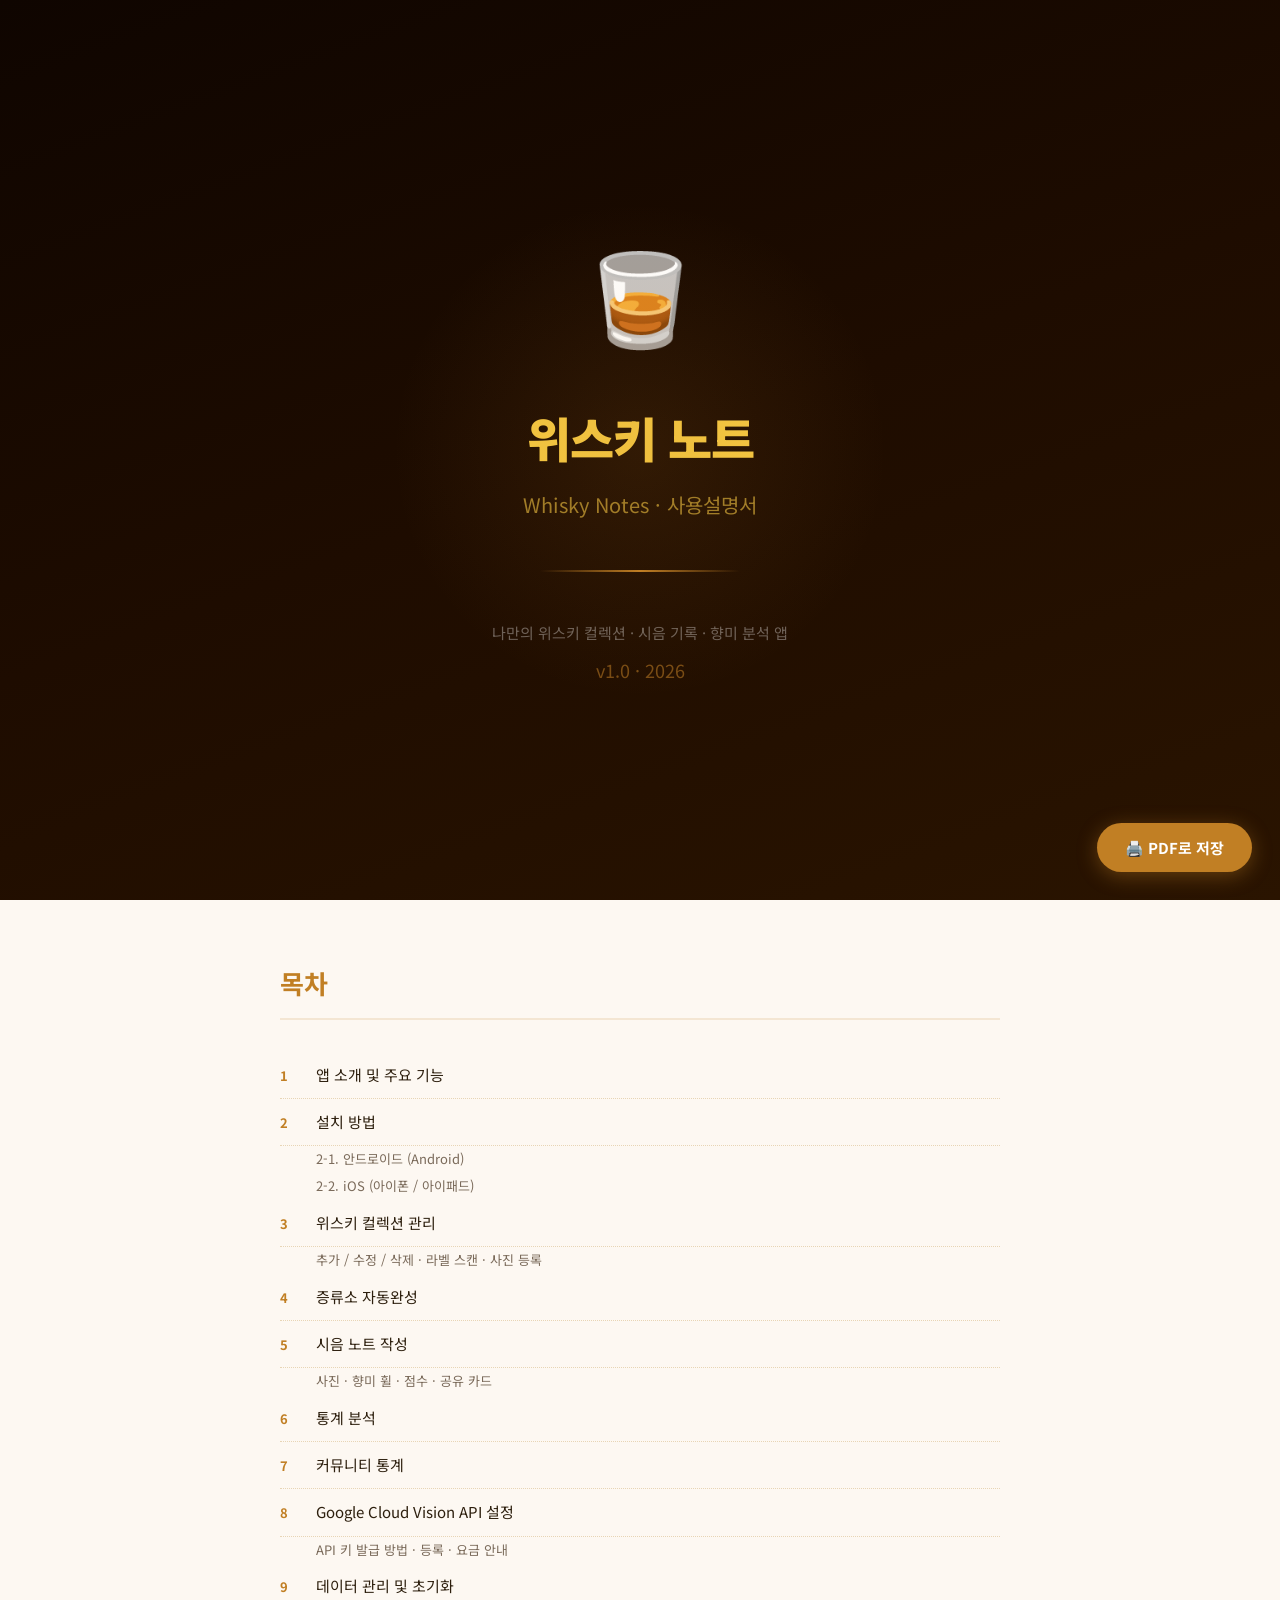
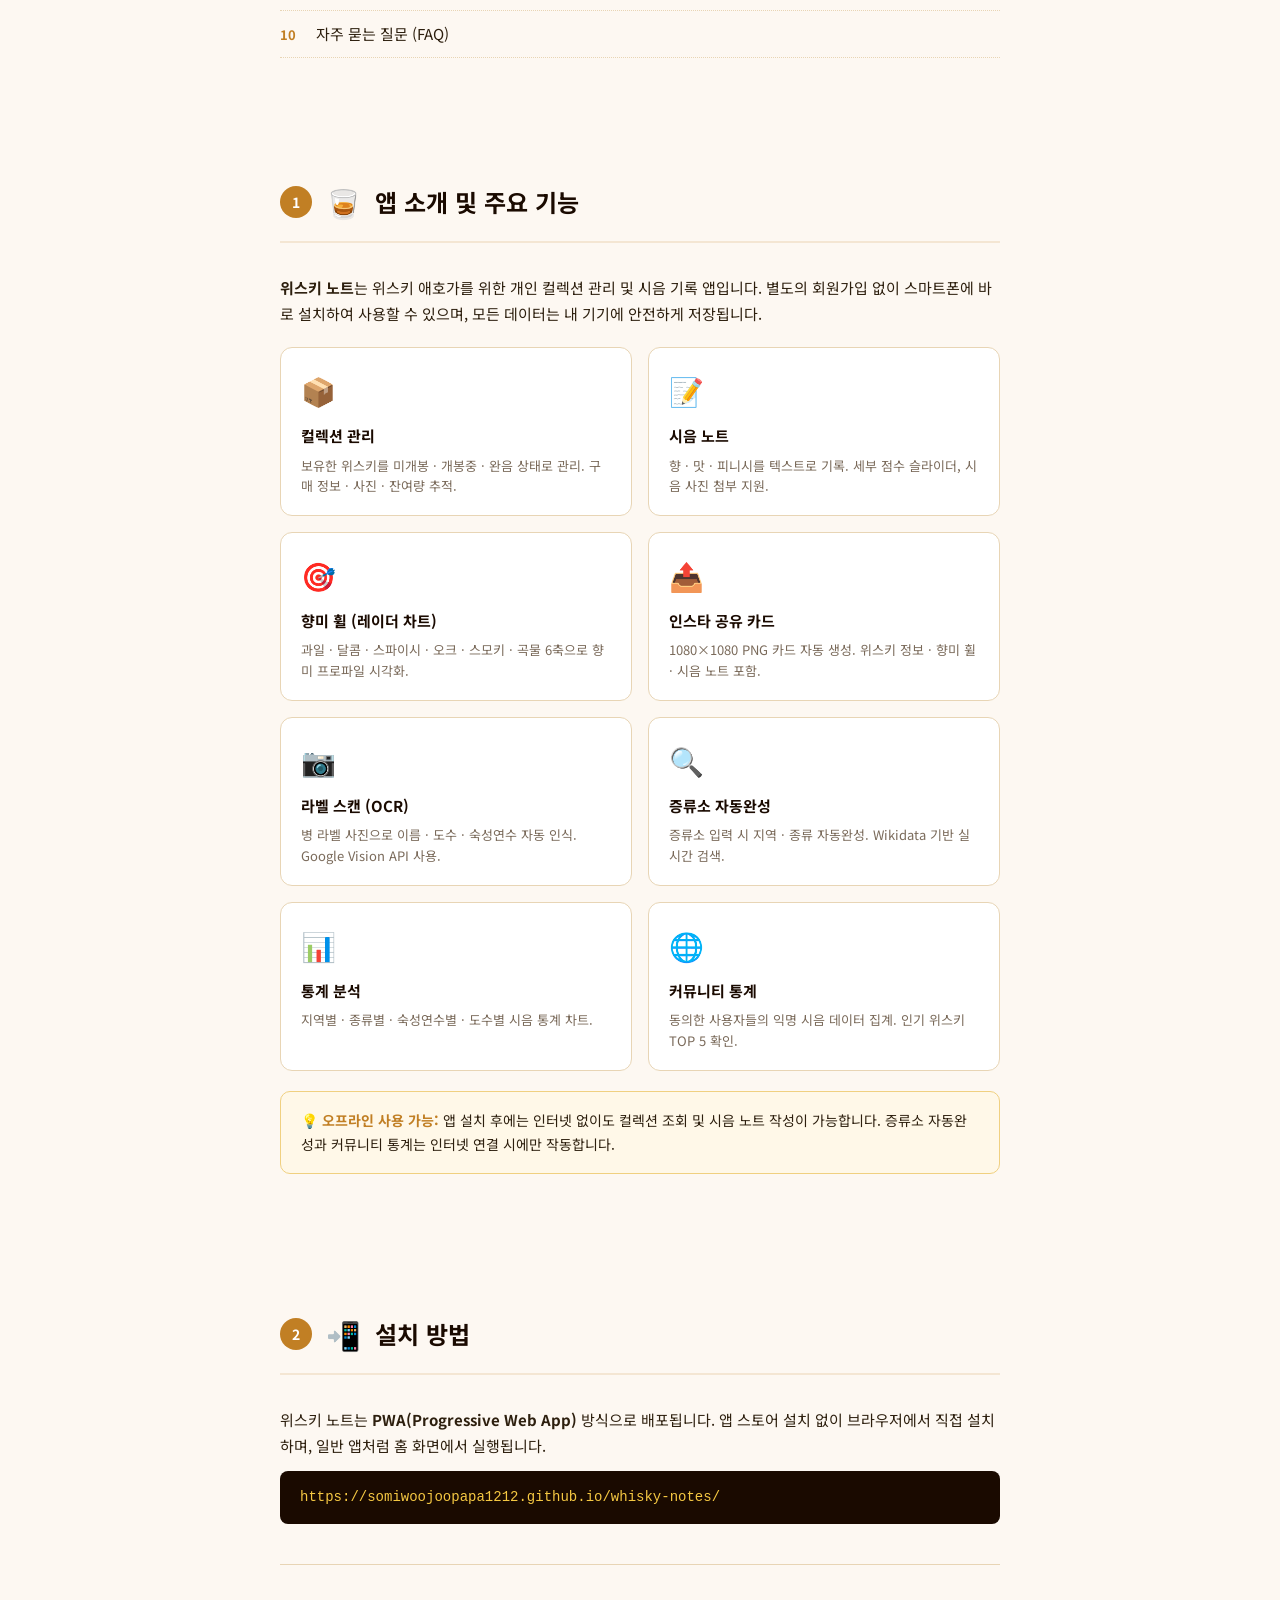
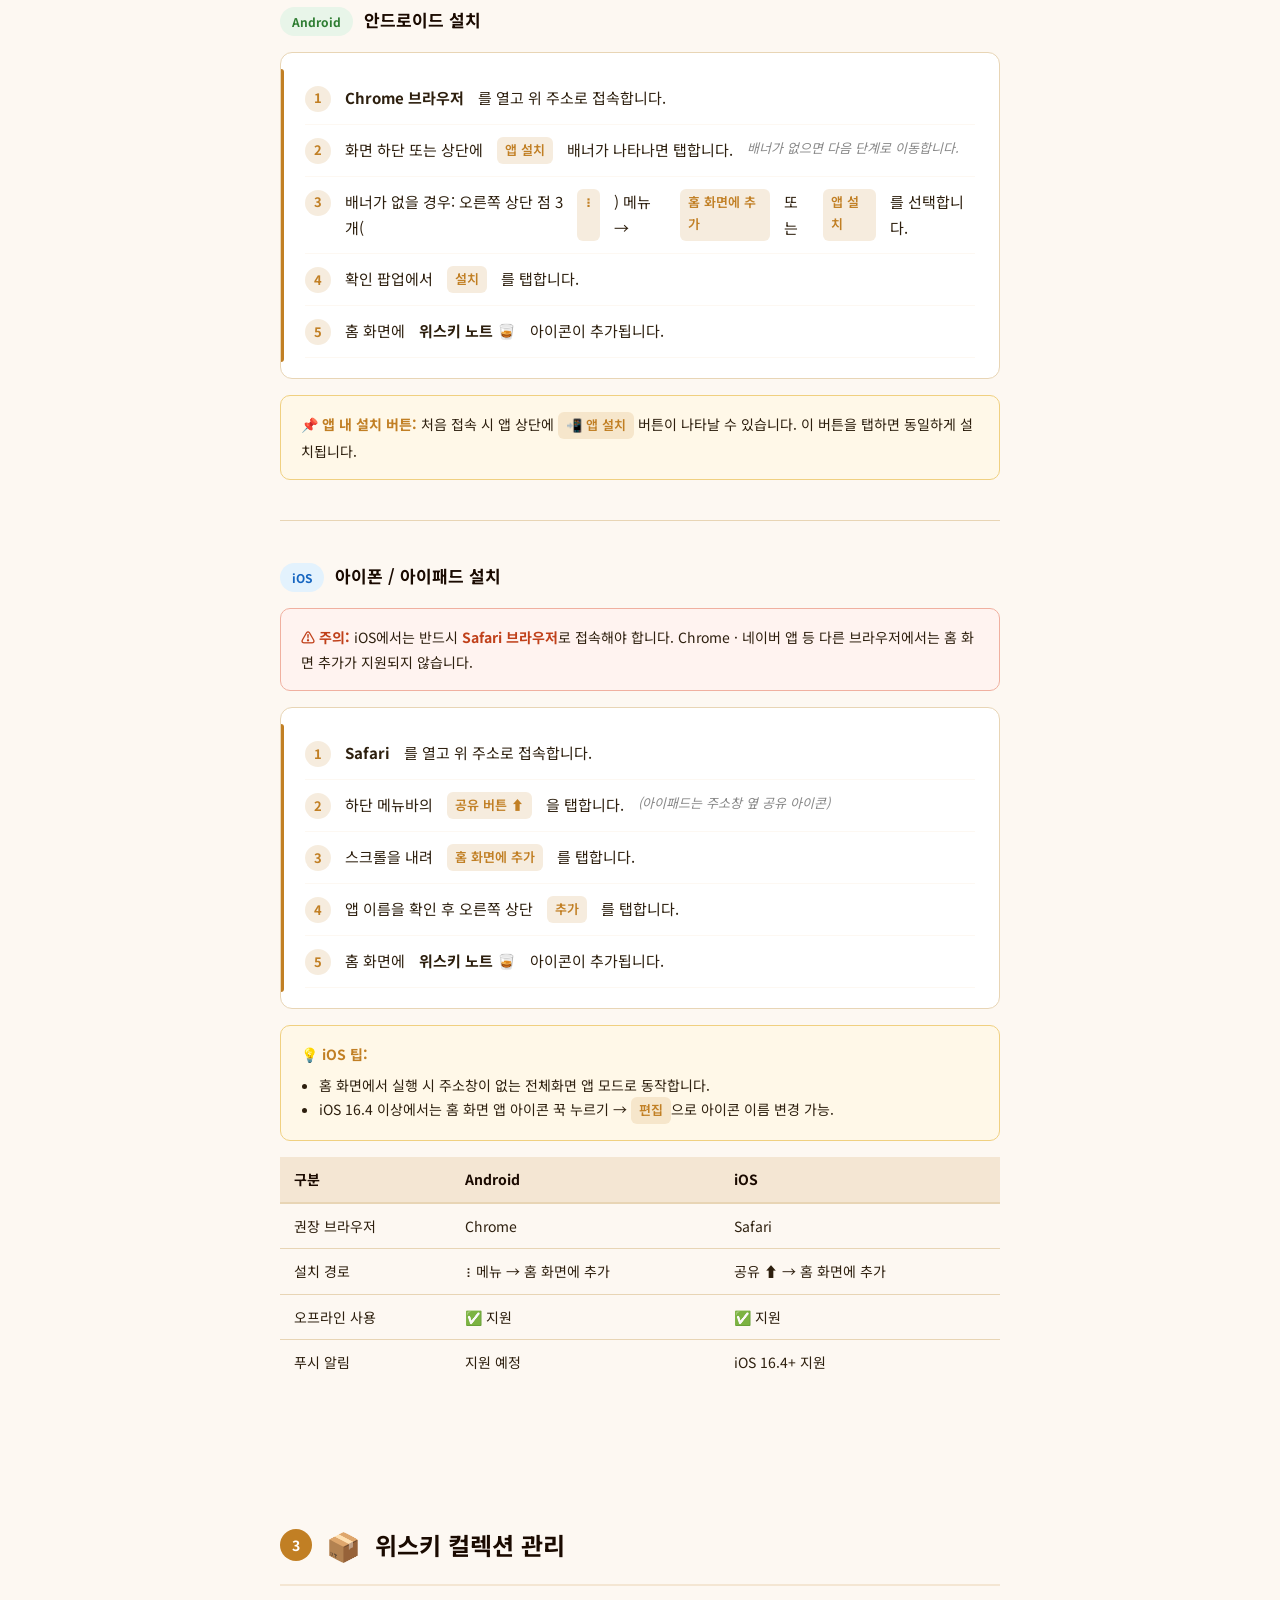
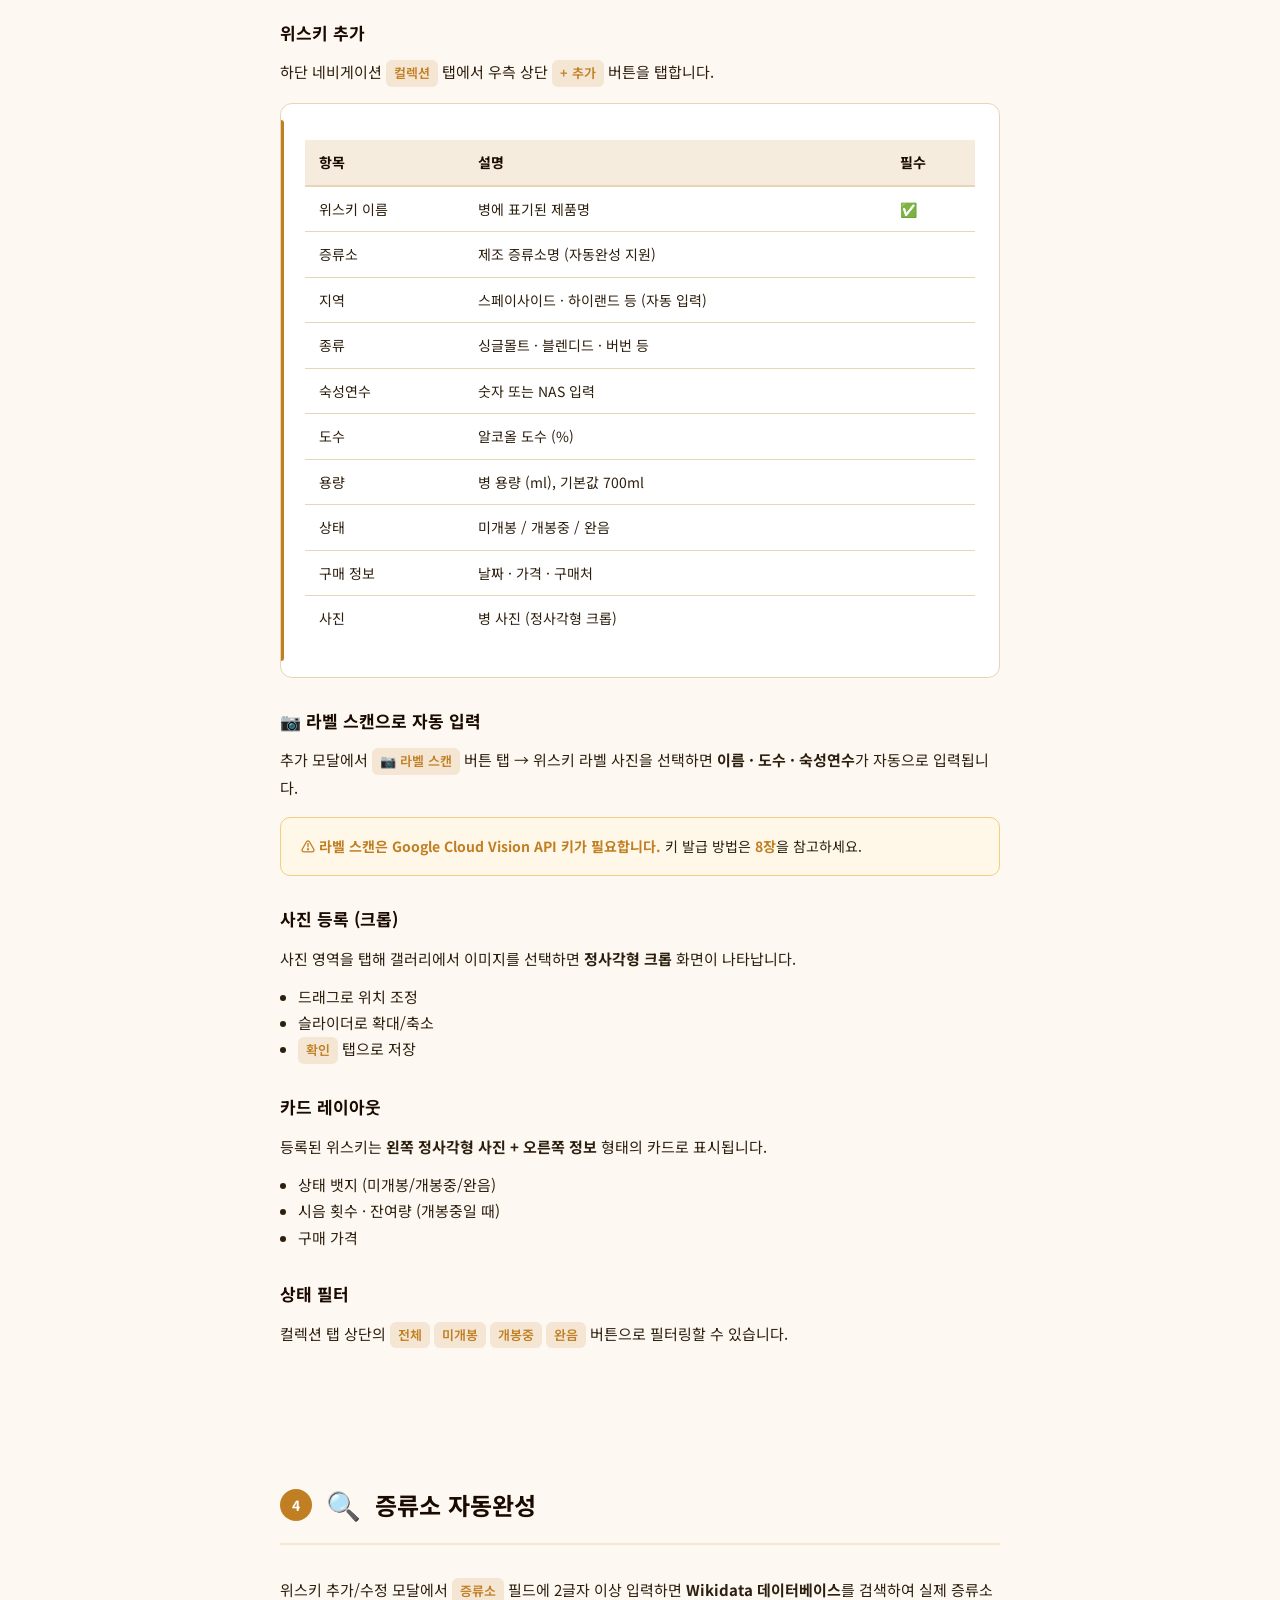
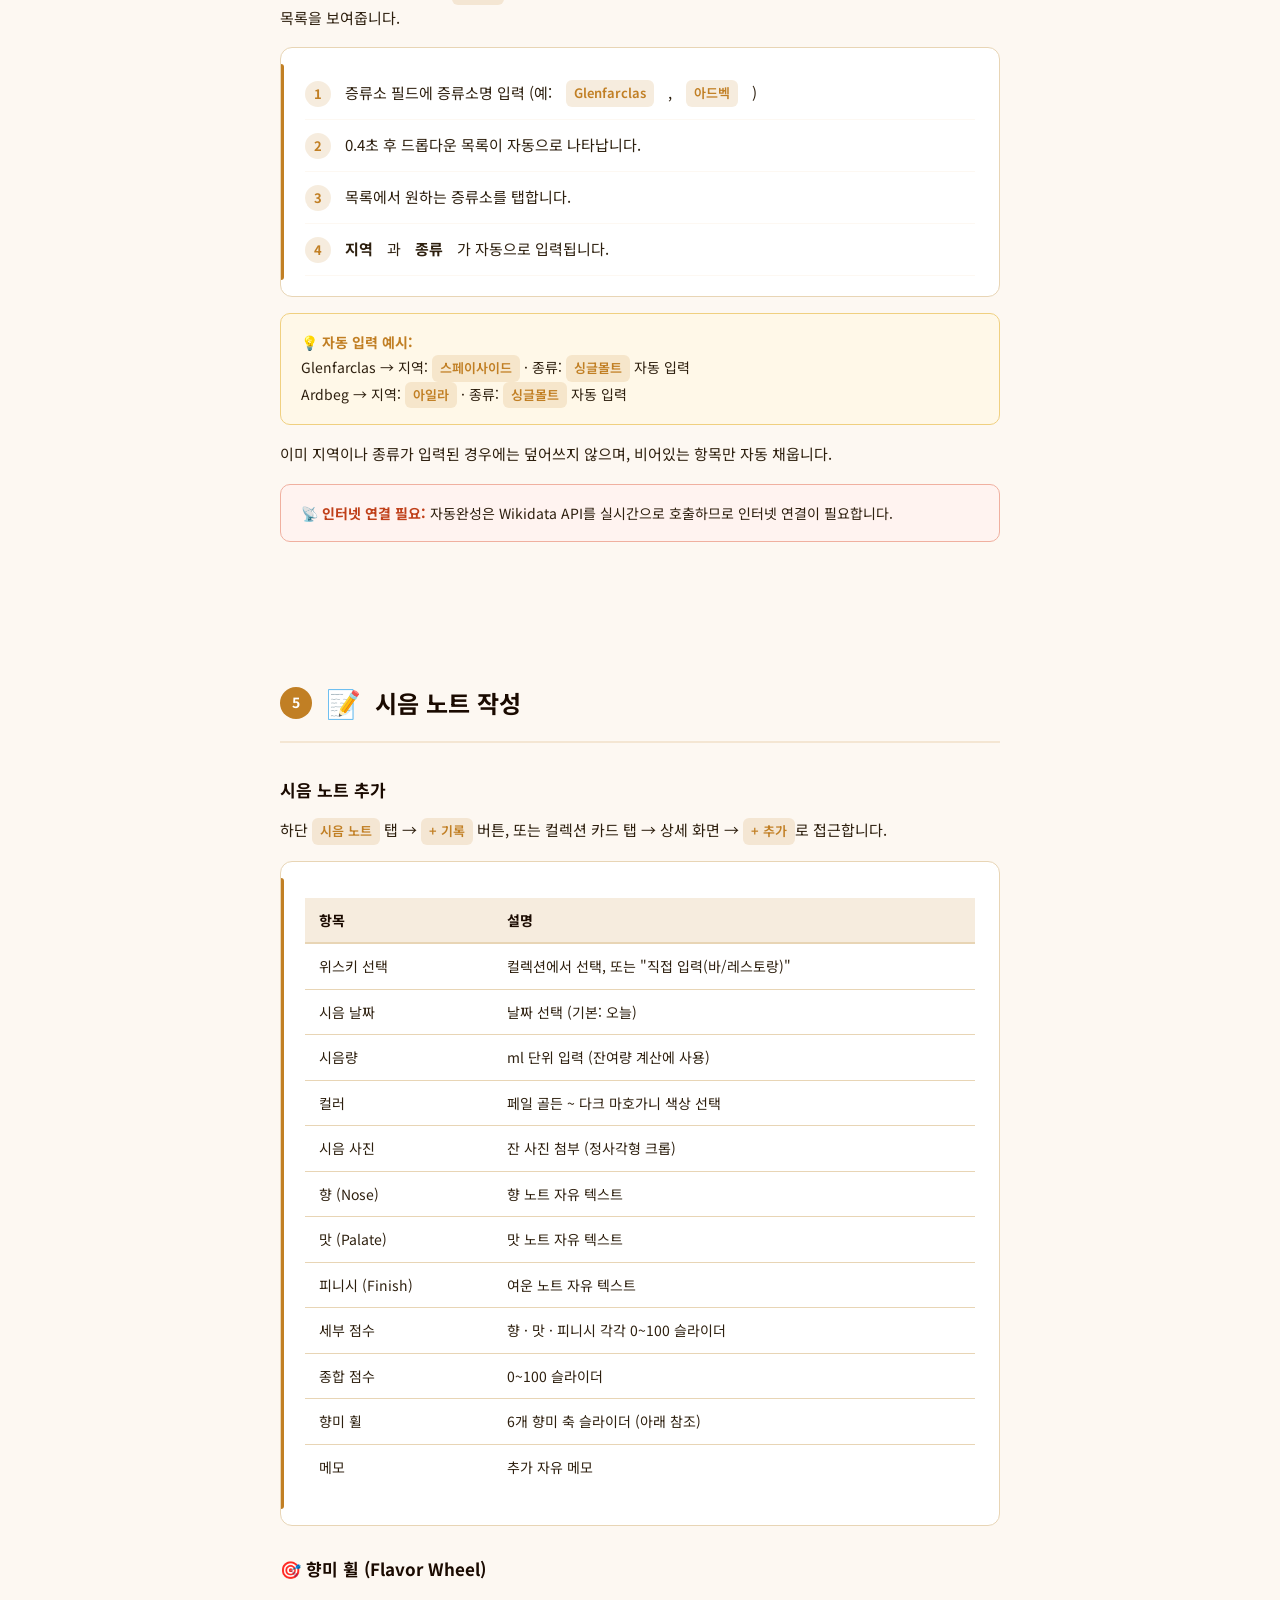
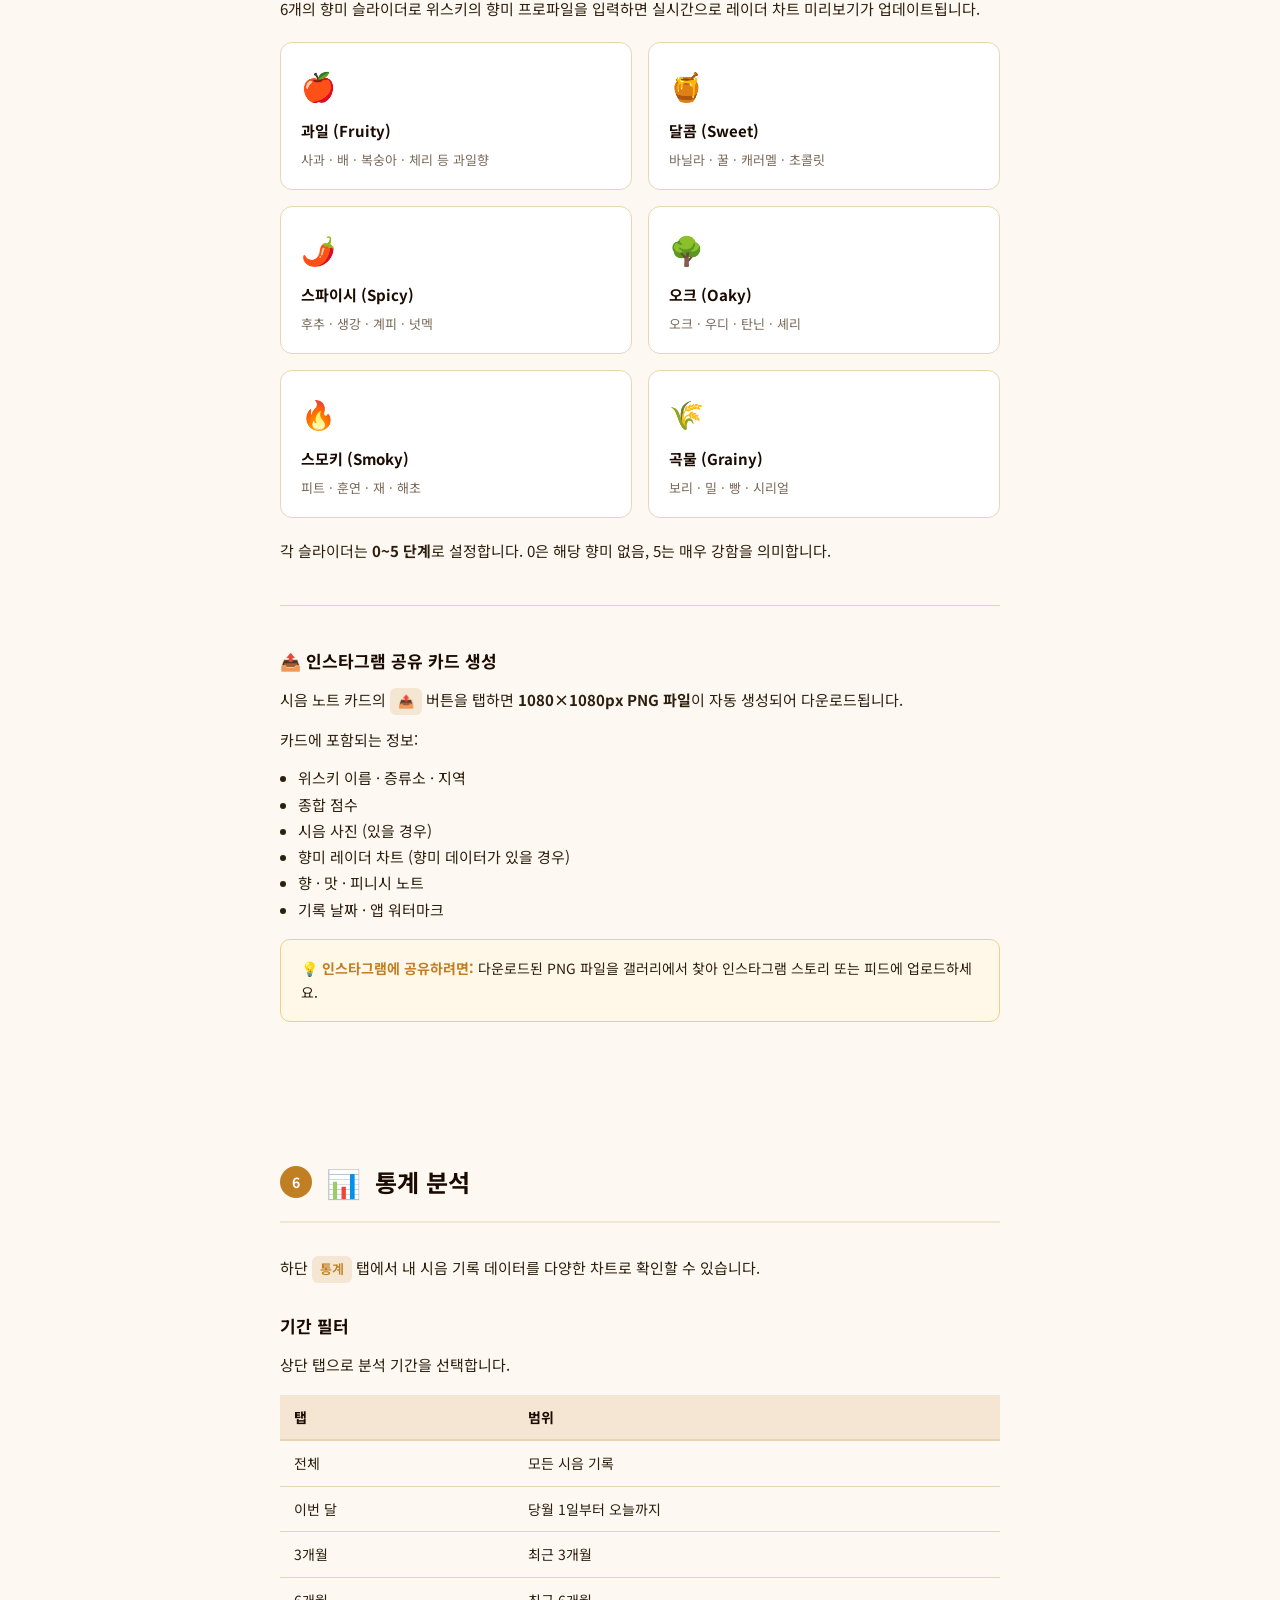
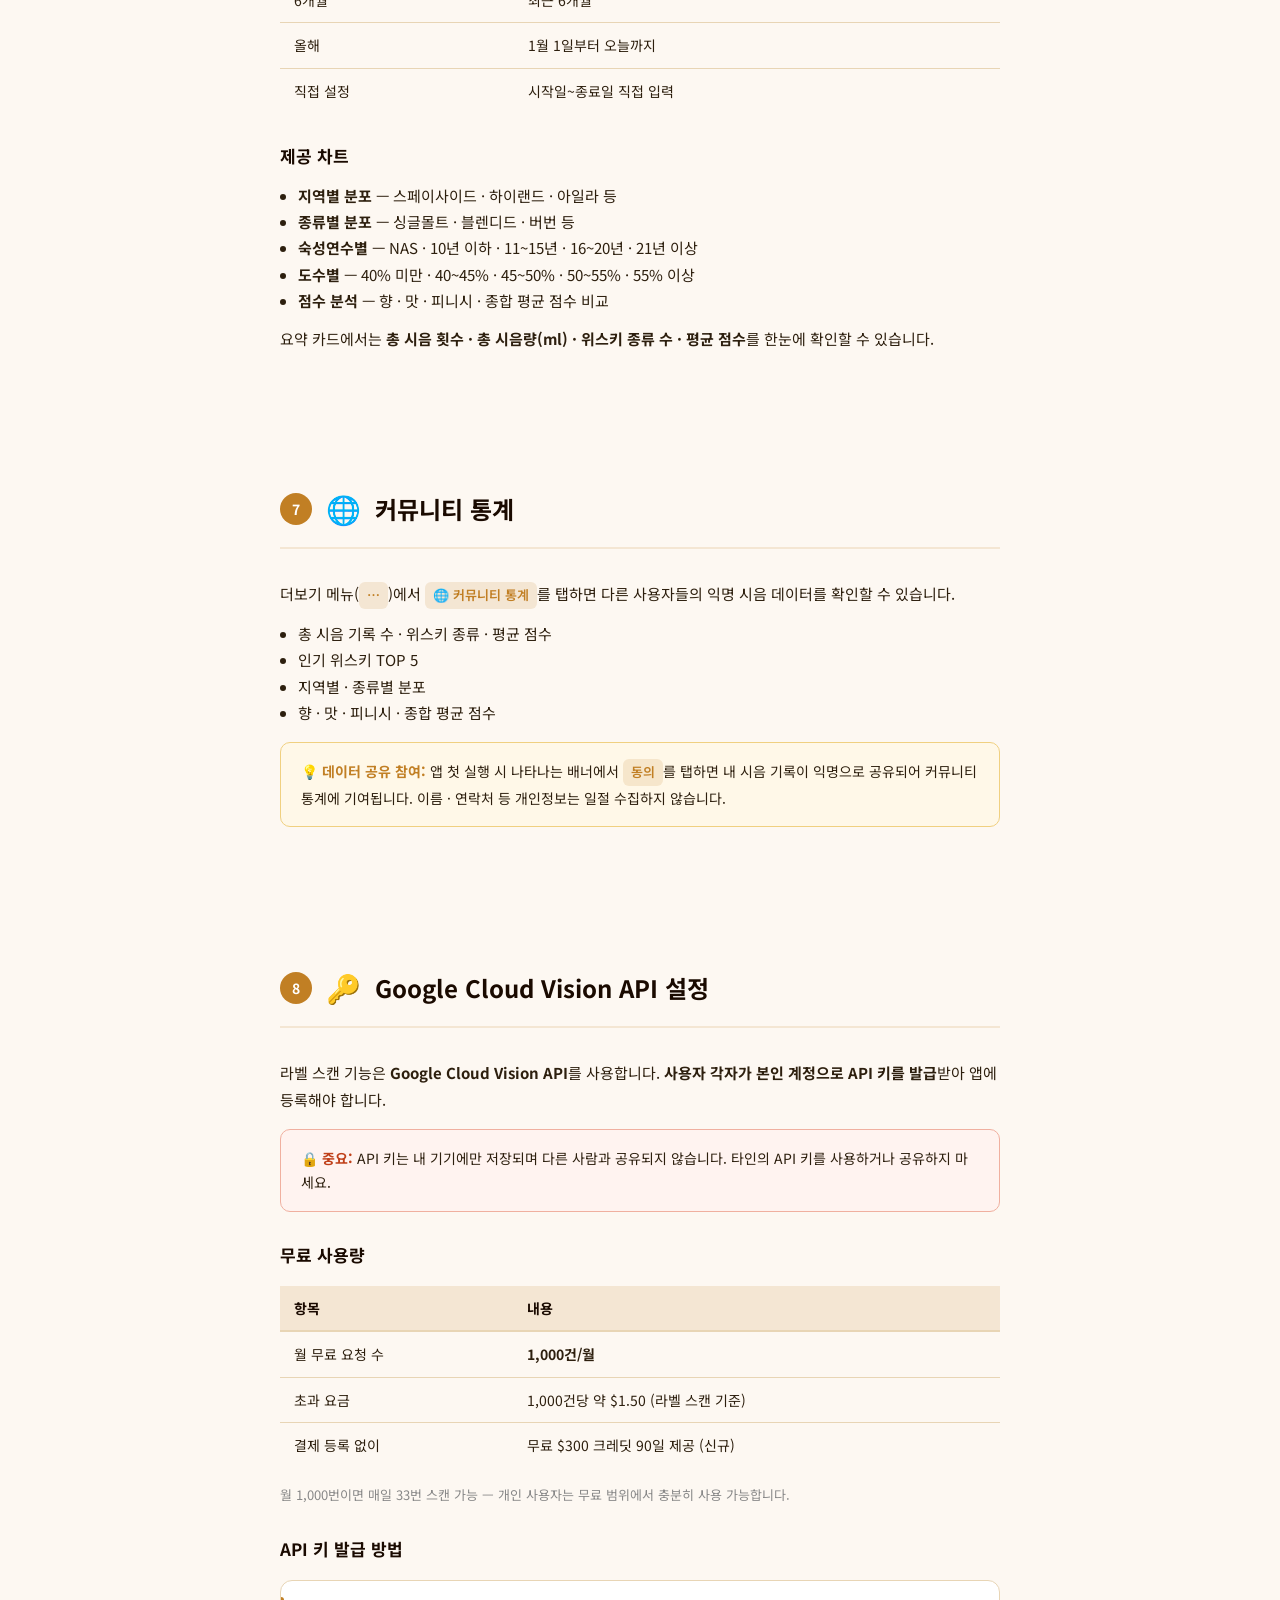
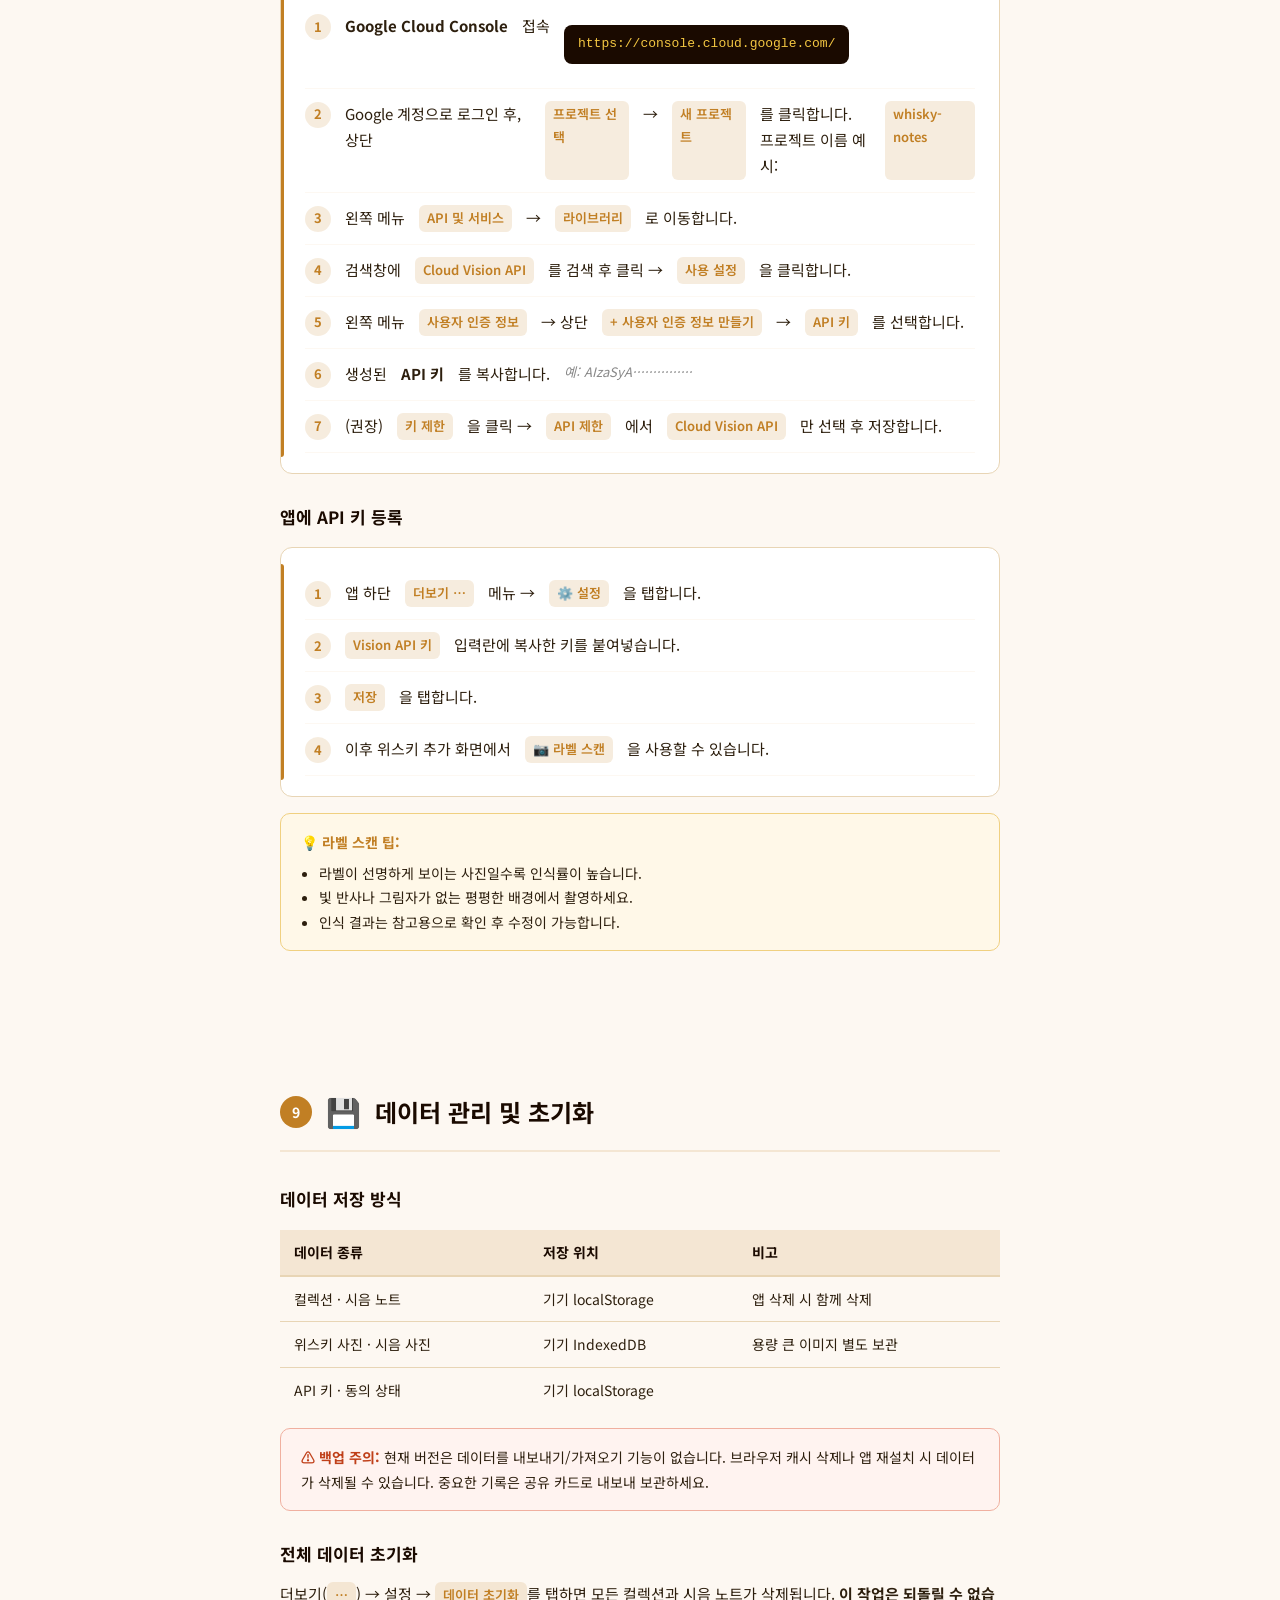
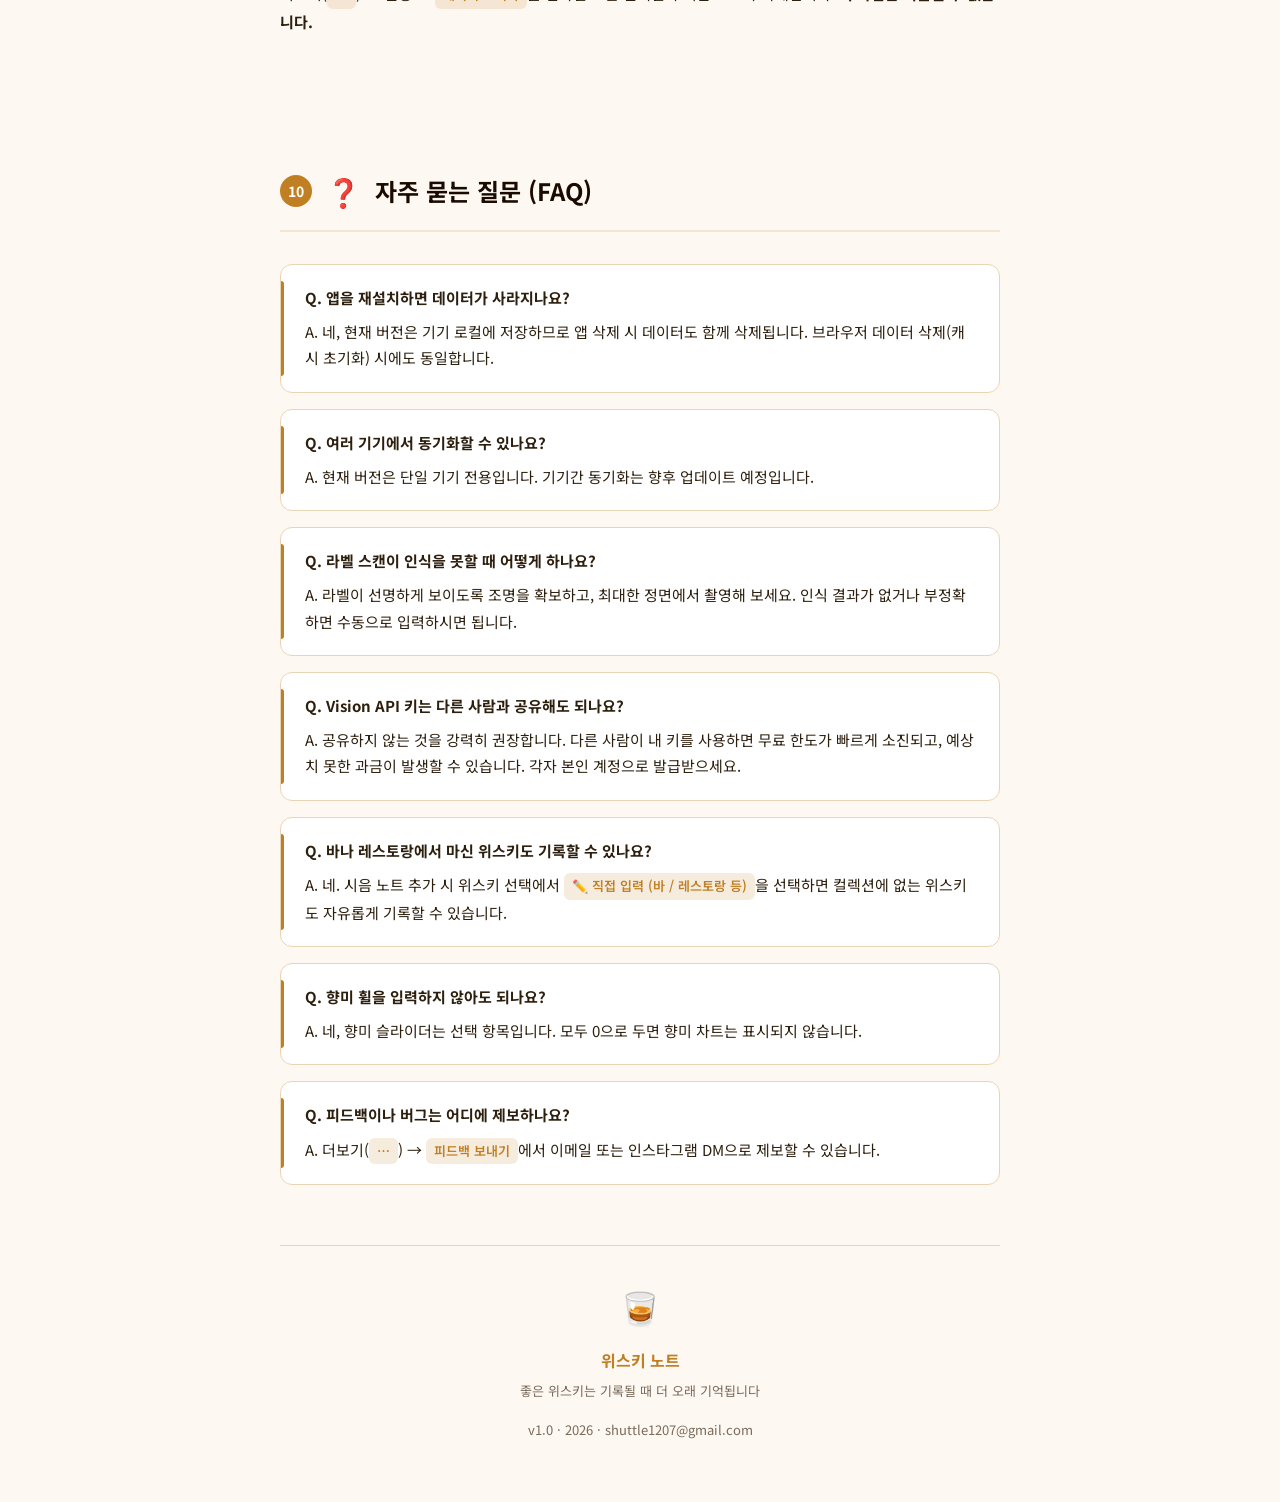
==== manual.html @ 09a73c32 "docs: 위스키 노트 사용설명서 추가 (manual.html) - 전체 기능 안내 (컬렉션, 시음 노트, 향미 휠, 공유 카드 등) - Android / iOS PWA 설치 가이" ====
<!DOCTYPE html>
<html lang="ko">
<head>
<meta charset="UTF-8"/>
<meta name="viewport" content="width=device-width, initial-scale=1.0"/>
<title>위스키 노트 사용설명서</title>
<style>
  @import url('https://fonts.googleapis.com/css2?family=Noto+Sans+KR:wght@300;400;600;700;900&display=swap');

  :root {
    --amber: #c17f24;
    --amber-light: #f5c842;
    --amber-dim: rgba(193,127,36,0.15);
    --dark: #1a0a00;
    --text: #2d1f0e;
    --text-muted: #7a6a5a;
    --bg: #fdf8f2;
    --bg-card: #fff;
    --border: #e8d5b5;
  }

  * { box-sizing: border-box; margin: 0; padding: 0; }

  body {
    font-family: 'Noto Sans KR', -apple-system, sans-serif;
    font-size: 15px;
    line-height: 1.75;
    color: var(--text);
    background: var(--bg);
  }

  /* ── 인쇄 CSS ── */
  @media print {
    body { font-size: 13px; background: white; }
    .no-print { display: none !important; }
    .page-break { page-break-before: always; }
    .cover { min-height: 100vh; }
    h2 { page-break-after: avoid; }
    .step-box, .note-box, .warn-box { break-inside: avoid; }
  }

  /* ── 표지 ── */
  .cover {
    min-height: 100vh;
    background: linear-gradient(160deg, #0f0500 0%, #1e0c00 50%, #2a1400 100%);
    display: flex;
    flex-direction: column;
    align-items: center;
    justify-content: center;
    color: white;
    text-align: center;
    padding: 60px 40px;
    position: relative;
    overflow: hidden;
  }
  .cover::before {
    content: '';
    position: absolute;
    width: 500px; height: 500px;
    border-radius: 50%;
    background: radial-gradient(circle, rgba(193,127,36,0.12) 0%, transparent 70%);
    top: 50%; left: 50%;
    transform: translate(-50%, -50%);
  }
  .cover-icon { font-size: 90px; margin-bottom: 24px; }
  .cover-title {
    font-size: 48px;
    font-weight: 900;
    color: #f5c842;
    letter-spacing: -1px;
    margin-bottom: 8px;
  }
  .cover-sub {
    font-size: 20px;
    color: rgba(245,200,66,0.6);
    margin-bottom: 48px;
  }
  .cover-line {
    width: 200px; height: 2px;
    background: linear-gradient(to right, transparent, #c17f24, transparent);
    margin: 0 auto 48px;
  }
  .cover-meta { font-size: 15px; color: rgba(255,255,255,0.35); }
  .cover-version { font-size: 18px; color: rgba(193,127,36,0.55); margin-top: 8px; }

  /* ── 목차 ── */
  .toc {
    max-width: 800px;
    margin: 0 auto;
    padding: 60px 40px;
  }
  .toc h2 { font-size: 26px; color: var(--amber); margin-bottom: 32px; padding-bottom: 12px; border-bottom: 2px solid var(--amber-dim); }
  .toc-list { list-style: none; }
  .toc-list li {
    display: flex;
    align-items: baseline;
    gap: 8px;
    padding: 10px 0;
    border-bottom: 1px dotted var(--border);
    font-size: 15px;
  }
  .toc-num {
    font-weight: 700;
    color: var(--amber);
    min-width: 28px;
    font-size: 13px;
  }
  .toc-label { flex: 1; }
  .toc-sub {
    font-size: 13px;
    color: var(--text-muted);
    margin-left: 36px;
    padding: 2px 0;
  }

  /* ── 본문 공통 ── */
  .section {
    max-width: 800px;
    margin: 0 auto;
    padding: 60px 40px;
  }
  .section-header {
    display: flex;
    align-items: center;
    gap: 14px;
    margin-bottom: 32px;
    padding-bottom: 14px;
    border-bottom: 2px solid var(--amber-dim);
  }
  .section-num {
    background: var(--amber);
    color: white;
    font-weight: 700;
    font-size: 14px;
    width: 32px; height: 32px;
    border-radius: 50%;
    display: flex; align-items: center; justify-content: center;
    flex-shrink: 0;
  }
  .section-title { font-size: 24px; font-weight: 700; color: var(--dark); }
  .section-emoji { font-size: 28px; }

  h3 {
    font-size: 17px;
    font-weight: 700;
    color: var(--dark);
    margin: 28px 0 12px;
  }
  p { margin-bottom: 12px; color: var(--text); }

  /* ── 단계 박스 ── */
  .step-box {
    background: var(--bg-card);
    border: 1px solid var(--border);
    border-radius: 12px;
    padding: 20px 24px;
    margin: 16px 0;
    position: relative;
  }
  .step-box::before {
    content: '';
    position: absolute;
    left: 0; top: 16px; bottom: 16px;
    width: 3px;
    background: var(--amber);
    border-radius: 0 3px 3px 0;
  }

  /* ── 단계 목록 ── */
  .steps { list-style: none; counter-reset: step; }
  .steps li {
    counter-increment: step;
    display: flex;
    gap: 14px;
    padding: 12px 0;
    border-bottom: 1px solid var(--bg);
  }
  .steps li::before {
    content: counter(step);
    background: var(--amber-dim);
    color: var(--amber);
    font-weight: 700;
    font-size: 13px;
    width: 26px; height: 26px;
    border-radius: 50%;
    display: flex; align-items: center; justify-content: center;
    flex-shrink: 0;
    margin-top: 1px;
  }

  /* ── 노트 박스 ── */
  .note-box {
    background: #fff8e8;
    border: 1px solid #f0d080;
    border-radius: 10px;
    padding: 16px 20px;
    margin: 16px 0;
    font-size: 14px;
  }
  .note-box strong { color: var(--amber); }

  .warn-box {
    background: #fff3f0;
    border: 1px solid #f0b0a0;
    border-radius: 10px;
    padding: 16px 20px;
    margin: 16px 0;
    font-size: 14px;
  }
  .warn-box strong { color: #c0401a; }

  /* ── 기능 카드 그리드 ── */
  .feature-grid {
    display: grid;
    grid-template-columns: 1fr 1fr;
    gap: 16px;
    margin: 20px 0;
  }
  .feature-card {
    background: var(--bg-card);
    border: 1px solid var(--border);
    border-radius: 12px;
    padding: 18px 20px;
  }
  .feature-card-icon { font-size: 28px; margin-bottom: 8px; }
  .feature-card-title { font-weight: 700; font-size: 15px; margin-bottom: 6px; color: var(--dark); }
  .feature-card-desc { font-size: 13px; color: var(--text-muted); line-height: 1.6; }

  /* ── OS 뱃지 ── */
  .os-badge {
    display: inline-block;
    padding: 4px 12px;
    border-radius: 20px;
    font-size: 12px;
    font-weight: 700;
    margin-right: 6px;
  }
  .os-android { background: #e8f5e9; color: #2e7d32; }
  .os-ios { background: #e3f2fd; color: #1565c0; }

  /* ── 테이블 ── */
  table {
    width: 100%;
    border-collapse: collapse;
    margin: 16px 0;
    font-size: 14px;
  }
  th {
    background: var(--amber-dim);
    color: var(--dark);
    font-weight: 700;
    text-align: left;
    padding: 10px 14px;
    border-bottom: 2px solid var(--border);
  }
  td {
    padding: 10px 14px;
    border-bottom: 1px solid var(--border);
    vertical-align: top;
  }
  tr:last-child td { border-bottom: none; }

  /* ── 키보드 스타일 ── */
  .pill {
    display: inline-block;
    background: var(--amber-dim);
    color: var(--amber);
    border-radius: 6px;
    padding: 2px 8px;
    font-size: 13px;
    font-weight: 600;
  }

  /* ── URL 박스 ── */
  .url-box {
    background: #1a0a00;
    color: #f5c842;
    font-family: monospace;
    font-size: 14px;
    padding: 14px 20px;
    border-radius: 8px;
    margin: 12px 0;
    word-break: break-all;
  }

  /* ── 구분선 ── */
  hr.section-sep {
    border: none;
    border-top: 1px solid var(--border);
    margin: 40px 0;
  }

  /* ── 프린트 버튼 ── */
  .print-btn {
    position: fixed;
    bottom: 28px;
    right: 28px;
    background: var(--amber);
    color: white;
    border: none;
    border-radius: 50px;
    padding: 14px 28px;
    font-size: 15px;
    font-weight: 700;
    cursor: pointer;
    box-shadow: 0 4px 20px rgba(193,127,36,0.4);
    z-index: 999;
    font-family: inherit;
  }
  .print-btn:hover { background: #d48e2a; }

  /* ── 인라인 아이콘 ── */
  .ic { font-style: normal; }
</style>
</head>
<body>

<!-- ════════════════════════════
     표지
════════════════════════════ -->
<div class="cover">
  <div class="cover-icon">🥃</div>
  <div class="cover-title">위스키 노트</div>
  <div class="cover-sub">Whisky Notes · 사용설명서</div>
  <div class="cover-line"></div>
  <div class="cover-meta">나만의 위스키 컬렉션 · 시음 기록 · 향미 분석 앱</div>
  <div class="cover-version">v1.0 · 2026</div>
</div>

<!-- ════════════════════════════
     목차
════════════════════════════ -->
<div class="toc page-break">
  <h2>목차</h2>
  <ul class="toc-list">
    <li><span class="toc-num">1</span><span class="toc-label">앱 소개 및 주요 기능</span></li>
    <li><span class="toc-num">2</span><span class="toc-label">설치 방법</span></li>
    <div class="toc-sub">2-1. 안드로이드 (Android)</div>
    <div class="toc-sub">2-2. iOS (아이폰 / 아이패드)</div>
    <li><span class="toc-num">3</span><span class="toc-label">위스키 컬렉션 관리</span></li>
    <div class="toc-sub">추가 / 수정 / 삭제 · 라벨 스캔 · 사진 등록</div>
    <li><span class="toc-num">4</span><span class="toc-label">증류소 자동완성</span></li>
    <li><span class="toc-num">5</span><span class="toc-label">시음 노트 작성</span></li>
    <div class="toc-sub">사진 · 향미 휠 · 점수 · 공유 카드</div>
    <li><span class="toc-num">6</span><span class="toc-label">통계 분석</span></li>
    <li><span class="toc-num">7</span><span class="toc-label">커뮤니티 통계</span></li>
    <li><span class="toc-num">8</span><span class="toc-label">Google Cloud Vision API 설정</span></li>
    <div class="toc-sub">API 키 발급 방법 · 등록 · 요금 안내</div>
    <li><span class="toc-num">9</span><span class="toc-label">데이터 관리 및 초기화</span></li>
    <li><span class="toc-num">10</span><span class="toc-label">자주 묻는 질문 (FAQ)</span></li>
  </ul>
</div>

<!-- ════════════════════════════
     1. 앱 소개
════════════════════════════ -->
<div class="section page-break">
  <div class="section-header">
    <div class="section-num">1</div>
    <span class="section-emoji">🥃</span>
    <div class="section-title">앱 소개 및 주요 기능</div>
  </div>

  <p><strong>위스키 노트</strong>는 위스키 애호가를 위한 개인 컬렉션 관리 및 시음 기록 앱입니다. 별도의 회원가입 없이 스마트폰에 바로 설치하여 사용할 수 있으며, 모든 데이터는 내 기기에 안전하게 저장됩니다.</p>

  <div class="feature-grid">
    <div class="feature-card">
      <div class="feature-card-icon">📦</div>
      <div class="feature-card-title">컬렉션 관리</div>
      <div class="feature-card-desc">보유한 위스키를 미개봉 · 개봉중 · 완음 상태로 관리. 구매 정보 · 사진 · 잔여량 추적.</div>
    </div>
    <div class="feature-card">
      <div class="feature-card-icon">📝</div>
      <div class="feature-card-title">시음 노트</div>
      <div class="feature-card-desc">향 · 맛 · 피니시를 텍스트로 기록. 세부 점수 슬라이더, 시음 사진 첨부 지원.</div>
    </div>
    <div class="feature-card">
      <div class="feature-card-icon">🎯</div>
      <div class="feature-card-title">향미 휠 (레이더 차트)</div>
      <div class="feature-card-desc">과일 · 달콤 · 스파이시 · 오크 · 스모키 · 곡물 6축으로 향미 프로파일 시각화.</div>
    </div>
    <div class="feature-card">
      <div class="feature-card-icon">📤</div>
      <div class="feature-card-title">인스타 공유 카드</div>
      <div class="feature-card-desc">1080×1080 PNG 카드 자동 생성. 위스키 정보 · 향미 휠 · 시음 노트 포함.</div>
    </div>
    <div class="feature-card">
      <div class="feature-card-icon">📷</div>
      <div class="feature-card-title">라벨 스캔 (OCR)</div>
      <div class="feature-card-desc">병 라벨 사진으로 이름 · 도수 · 숙성연수 자동 인식. Google Vision API 사용.</div>
    </div>
    <div class="feature-card">
      <div class="feature-card-icon">🔍</div>
      <div class="feature-card-title">증류소 자동완성</div>
      <div class="feature-card-desc">증류소 입력 시 지역 · 종류 자동완성. Wikidata 기반 실시간 검색.</div>
    </div>
    <div class="feature-card">
      <div class="feature-card-icon">📊</div>
      <div class="feature-card-title">통계 분석</div>
      <div class="feature-card-desc">지역별 · 종류별 · 숙성연수별 · 도수별 시음 통계 차트.</div>
    </div>
    <div class="feature-card">
      <div class="feature-card-icon">🌐</div>
      <div class="feature-card-title">커뮤니티 통계</div>
      <div class="feature-card-desc">동의한 사용자들의 익명 시음 데이터 집계. 인기 위스키 TOP 5 확인.</div>
    </div>
  </div>

  <div class="note-box">
    <strong>💡 오프라인 사용 가능:</strong> 앱 설치 후에는 인터넷 없이도 컬렉션 조회 및 시음 노트 작성이 가능합니다. 증류소 자동완성과 커뮤니티 통계는 인터넷 연결 시에만 작동합니다.
  </div>
</div>

<!-- ════════════════════════════
     2. 설치 방법
════════════════════════════ -->
<div class="section page-break">
  <div class="section-header">
    <div class="section-num">2</div>
    <span class="section-emoji">📲</span>
    <div class="section-title">설치 방법</div>
  </div>

  <p>위스키 노트는 <strong>PWA(Progressive Web App)</strong> 방식으로 배포됩니다. 앱 스토어 설치 없이 브라우저에서 직접 설치하며, 일반 앱처럼 홈 화면에서 실행됩니다.</p>

  <div class="url-box">https://somiwoojoopapa1212.github.io/whisky-notes/</div>

  <hr class="section-sep"/>

  <h3><span class="os-badge os-android">Android</span> 안드로이드 설치</h3>

  <div class="step-box">
    <ul class="steps">
      <li><strong>Chrome 브라우저</strong>를 열고 위 주소로 접속합니다.</li>
      <li>화면 하단 또는 상단에 <span class="pill">앱 설치</span> 배너가 나타나면 탭합니다.<br/>
          <em style="font-size:13px;color:#888;">배너가 없으면 다음 단계로 이동합니다.</em></li>
      <li>배너가 없을 경우: 오른쪽 상단 점 3개(<span class="pill">⋮</span>) 메뉴 → <span class="pill">홈 화면에 추가</span> 또는 <span class="pill">앱 설치</span>를 선택합니다.</li>
      <li>확인 팝업에서 <span class="pill">설치</span>를 탭합니다.</li>
      <li>홈 화면에 <strong>위스키 노트 🥃</strong> 아이콘이 추가됩니다.</li>
    </ul>
  </div>

  <div class="note-box">
    <strong>📌 앱 내 설치 버튼:</strong> 처음 접속 시 앱 상단에 <span class="pill">📲 앱 설치</span> 버튼이 나타날 수 있습니다. 이 버튼을 탭하면 동일하게 설치됩니다.
  </div>

  <hr class="section-sep"/>

  <h3><span class="os-badge os-ios">iOS</span> 아이폰 / 아이패드 설치</h3>

  <div class="warn-box">
    <strong>⚠️ 주의:</strong> iOS에서는 반드시 <strong>Safari 브라우저</strong>로 접속해야 합니다. Chrome · 네이버 앱 등 다른 브라우저에서는 홈 화면 추가가 지원되지 않습니다.
  </div>

  <div class="step-box">
    <ul class="steps">
      <li><strong>Safari</strong>를 열고 위 주소로 접속합니다.</li>
      <li>하단 메뉴바의 <span class="pill">공유 버튼 ⬆️</span>을 탭합니다.<br/>
          <em style="font-size:13px;color:#888;">(아이패드는 주소창 옆 공유 아이콘)</em></li>
      <li>스크롤을 내려 <span class="pill">홈 화면에 추가</span>를 탭합니다.</li>
      <li>앱 이름을 확인 후 오른쪽 상단 <span class="pill">추가</span>를 탭합니다.</li>
      <li>홈 화면에 <strong>위스키 노트 🥃</strong> 아이콘이 추가됩니다.</li>
    </ul>
  </div>

  <div class="note-box">
    <strong>💡 iOS 팁:</strong>
    <ul style="margin-top:6px;padding-left:18px;font-size:14px;">
      <li>홈 화면에서 실행 시 주소창이 없는 전체화면 앱 모드로 동작합니다.</li>
      <li>iOS 16.4 이상에서는 홈 화면 앱 아이콘 꾹 누르기 → <span class="pill">편집</span>으로 아이콘 이름 변경 가능.</li>
    </ul>
  </div>

  <table>
    <thead>
      <tr><th>구분</th><th>Android</th><th>iOS</th></tr>
    </thead>
    <tbody>
      <tr><td>권장 브라우저</td><td>Chrome</td><td>Safari</td></tr>
      <tr><td>설치 경로</td><td>⋮ 메뉴 → 홈 화면에 추가</td><td>공유 ⬆️ → 홈 화면에 추가</td></tr>
      <tr><td>오프라인 사용</td><td>✅ 지원</td><td>✅ 지원</td></tr>
      <tr><td>푸시 알림</td><td>지원 예정</td><td>iOS 16.4+ 지원</td></tr>
    </tbody>
  </table>
</div>

<!-- ════════════════════════════
     3. 컬렉션 관리
════════════════════════════ -->
<div class="section page-break">
  <div class="section-header">
    <div class="section-num">3</div>
    <span class="section-emoji">📦</span>
    <div class="section-title">위스키 컬렉션 관리</div>
  </div>

  <h3>위스키 추가</h3>
  <p>하단 네비게이션 <span class="pill">컬렉션</span> 탭에서 우측 상단 <span class="pill">+ 추가</span> 버튼을 탭합니다.</p>

  <div class="step-box">
    <table>
      <thead><tr><th>항목</th><th>설명</th><th>필수</th></tr></thead>
      <tbody>
        <tr><td>위스키 이름</td><td>병에 표기된 제품명</td><td>✅</td></tr>
        <tr><td>증류소</td><td>제조 증류소명 (자동완성 지원)</td><td></td></tr>
        <tr><td>지역</td><td>스페이사이드 · 하이랜드 등 (자동 입력)</td><td></td></tr>
        <tr><td>종류</td><td>싱글몰트 · 블렌디드 · 버번 등</td><td></td></tr>
        <tr><td>숙성연수</td><td>숫자 또는 NAS 입력</td><td></td></tr>
        <tr><td>도수</td><td>알코올 도수 (%)</td><td></td></tr>
        <tr><td>용량</td><td>병 용량 (ml), 기본값 700ml</td><td></td></tr>
        <tr><td>상태</td><td>미개봉 / 개봉중 / 완음</td><td></td></tr>
        <tr><td>구매 정보</td><td>날짜 · 가격 · 구매처</td><td></td></tr>
        <tr><td>사진</td><td>병 사진 (정사각형 크롭)</td><td></td></tr>
      </tbody>
    </table>
  </div>

  <h3>📷 라벨 스캔으로 자동 입력</h3>
  <p>추가 모달에서 <span class="pill">📷 라벨 스캔</span> 버튼 탭 → 위스키 라벨 사진을 선택하면 <strong>이름 · 도수 · 숙성연수</strong>가 자동으로 입력됩니다.</p>
  <div class="note-box">
    <strong>⚠️ 라벨 스캔은 Google Cloud Vision API 키가 필요합니다.</strong> 키 발급 방법은 <strong>8장</strong>을 참고하세요.
  </div>

  <h3>사진 등록 (크롭)</h3>
  <p>사진 영역을 탭해 갤러리에서 이미지를 선택하면 <strong>정사각형 크롭</strong> 화면이 나타납니다.</p>
  <ul style="padding-left:18px;margin-bottom:12px;">
    <li>드래그로 위치 조정</li>
    <li>슬라이더로 확대/축소</li>
    <li><span class="pill">확인</span> 탭으로 저장</li>
  </ul>

  <h3>카드 레이아웃</h3>
  <p>등록된 위스키는 <strong>왼쪽 정사각형 사진 + 오른쪽 정보</strong> 형태의 카드로 표시됩니다.</p>
  <ul style="padding-left:18px;margin-bottom:12px;">
    <li>상태 뱃지 (미개봉/개봉중/완음)</li>
    <li>시음 횟수 · 잔여량 (개봉중일 때)</li>
    <li>구매 가격</li>
  </ul>

  <h3>상태 필터</h3>
  <p>컬렉션 탭 상단의 <span class="pill">전체</span> <span class="pill">미개봉</span> <span class="pill">개봉중</span> <span class="pill">완음</span> 버튼으로 필터링할 수 있습니다.</p>
</div>

<!-- ════════════════════════════
     4. 증류소 자동완성
════════════════════════════ -->
<div class="section page-break">
  <div class="section-header">
    <div class="section-num">4</div>
    <span class="section-emoji">🔍</span>
    <div class="section-title">증류소 자동완성</div>
  </div>

  <p>위스키 추가/수정 모달에서 <span class="pill">증류소</span> 필드에 2글자 이상 입력하면 <strong>Wikidata 데이터베이스</strong>를 검색하여 실제 증류소 목록을 보여줍니다.</p>

  <div class="step-box">
    <ul class="steps">
      <li>증류소 필드에 증류소명 입력 (예: <span class="pill">Glenfarclas</span>, <span class="pill">아드벡</span>)</li>
      <li>0.4초 후 드롭다운 목록이 자동으로 나타납니다.</li>
      <li>목록에서 원하는 증류소를 탭합니다.</li>
      <li><strong>지역</strong>과 <strong>종류</strong>가 자동으로 입력됩니다.</li>
    </ul>
  </div>

  <div class="note-box">
    <strong>💡 자동 입력 예시:</strong><br/>
    Glenfarclas → 지역: <span class="pill">스페이사이드</span> · 종류: <span class="pill">싱글몰트</span> 자동 입력<br/>
    Ardbeg → 지역: <span class="pill">아일라</span> · 종류: <span class="pill">싱글몰트</span> 자동 입력
  </div>

  <p>이미 지역이나 종류가 입력된 경우에는 덮어쓰지 않으며, 비어있는 항목만 자동 채웁니다.</p>

  <div class="warn-box">
    <strong>📡 인터넷 연결 필요:</strong> 자동완성은 Wikidata API를 실시간으로 호출하므로 인터넷 연결이 필요합니다.
  </div>
</div>

<!-- ════════════════════════════
     5. 시음 노트
════════════════════════════ -->
<div class="section page-break">
  <div class="section-header">
    <div class="section-num">5</div>
    <span class="section-emoji">📝</span>
    <div class="section-title">시음 노트 작성</div>
  </div>

  <h3>시음 노트 추가</h3>
  <p>하단 <span class="pill">시음 노트</span> 탭 → <span class="pill">+ 기록</span> 버튼, 또는 컬렉션 카드 탭 → 상세 화면 → <span class="pill">+ 추가</span>로 접근합니다.</p>

  <div class="step-box">
    <table>
      <thead><tr><th>항목</th><th>설명</th></tr></thead>
      <tbody>
        <tr><td>위스키 선택</td><td>컬렉션에서 선택, 또는 "직접 입력(바/레스토랑)"</td></tr>
        <tr><td>시음 날짜</td><td>날짜 선택 (기본: 오늘)</td></tr>
        <tr><td>시음량</td><td>ml 단위 입력 (잔여량 계산에 사용)</td></tr>
        <tr><td>컬러</td><td>페일 골든 ~ 다크 마호가니 색상 선택</td></tr>
        <tr><td>시음 사진</td><td>잔 사진 첨부 (정사각형 크롭)</td></tr>
        <tr><td>향 (Nose)</td><td>향 노트 자유 텍스트</td></tr>
        <tr><td>맛 (Palate)</td><td>맛 노트 자유 텍스트</td></tr>
        <tr><td>피니시 (Finish)</td><td>여운 노트 자유 텍스트</td></tr>
        <tr><td>세부 점수</td><td>향 · 맛 · 피니시 각각 0~100 슬라이더</td></tr>
        <tr><td>종합 점수</td><td>0~100 슬라이더</td></tr>
        <tr><td>향미 휠</td><td>6개 향미 축 슬라이더 (아래 참조)</td></tr>
        <tr><td>메모</td><td>추가 자유 메모</td></tr>
      </tbody>
    </table>
  </div>

  <h3>🎯 향미 휠 (Flavor Wheel)</h3>
  <p>6개의 향미 슬라이더로 위스키의 향미 프로파일을 입력하면 실시간으로 레이더 차트 미리보기가 업데이트됩니다.</p>

  <div class="feature-grid">
    <div class="feature-card">
      <div class="feature-card-icon">🍎</div>
      <div class="feature-card-title">과일 (Fruity)</div>
      <div class="feature-card-desc">사과 · 배 · 복숭아 · 체리 등 과일향</div>
    </div>
    <div class="feature-card">
      <div class="feature-card-icon">🍯</div>
      <div class="feature-card-title">달콤 (Sweet)</div>
      <div class="feature-card-desc">바닐라 · 꿀 · 캐러멜 · 초콜릿</div>
    </div>
    <div class="feature-card">
      <div class="feature-card-icon">🌶️</div>
      <div class="feature-card-title">스파이시 (Spicy)</div>
      <div class="feature-card-desc">후추 · 생강 · 계피 · 넛멕</div>
    </div>
    <div class="feature-card">
      <div class="feature-card-icon">🌳</div>
      <div class="feature-card-title">오크 (Oaky)</div>
      <div class="feature-card-desc">오크 · 우디 · 탄닌 · 셰리</div>
    </div>
    <div class="feature-card">
      <div class="feature-card-icon">🔥</div>
      <div class="feature-card-title">스모키 (Smoky)</div>
      <div class="feature-card-desc">피트 · 훈연 · 재 · 해초</div>
    </div>
    <div class="feature-card">
      <div class="feature-card-icon">🌾</div>
      <div class="feature-card-title">곡물 (Grainy)</div>
      <div class="feature-card-desc">보리 · 밀 · 빵 · 시리얼</div>
    </div>
  </div>

  <p>각 슬라이더는 <strong>0~5 단계</strong>로 설정합니다. 0은 해당 향미 없음, 5는 매우 강함을 의미합니다.</p>

  <hr class="section-sep"/>

  <h3>📤 인스타그램 공유 카드 생성</h3>
  <p>시음 노트 카드의 <span class="pill">📤</span> 버튼을 탭하면 <strong>1080×1080px PNG 파일</strong>이 자동 생성되어 다운로드됩니다.</p>

  <p>카드에 포함되는 정보:</p>
  <ul style="padding-left:18px;margin-bottom:12px;">
    <li>위스키 이름 · 증류소 · 지역</li>
    <li>종합 점수</li>
    <li>시음 사진 (있을 경우)</li>
    <li>향미 레이더 차트 (향미 데이터가 있을 경우)</li>
    <li>향 · 맛 · 피니시 노트</li>
    <li>기록 날짜 · 앱 워터마크</li>
  </ul>

  <div class="note-box">
    <strong>💡 인스타그램에 공유하려면:</strong> 다운로드된 PNG 파일을 갤러리에서 찾아 인스타그램 스토리 또는 피드에 업로드하세요.
  </div>
</div>

<!-- ════════════════════════════
     6. 통계
════════════════════════════ -->
<div class="section page-break">
  <div class="section-header">
    <div class="section-num">6</div>
    <span class="section-emoji">📊</span>
    <div class="section-title">통계 분석</div>
  </div>

  <p>하단 <span class="pill">통계</span> 탭에서 내 시음 기록 데이터를 다양한 차트로 확인할 수 있습니다.</p>

  <h3>기간 필터</h3>
  <p>상단 탭으로 분석 기간을 선택합니다.</p>
  <table>
    <thead><tr><th>탭</th><th>범위</th></tr></thead>
    <tbody>
      <tr><td>전체</td><td>모든 시음 기록</td></tr>
      <tr><td>이번 달</td><td>당월 1일부터 오늘까지</td></tr>
      <tr><td>3개월</td><td>최근 3개월</td></tr>
      <tr><td>6개월</td><td>최근 6개월</td></tr>
      <tr><td>올해</td><td>1월 1일부터 오늘까지</td></tr>
      <tr><td>직접 설정</td><td>시작일~종료일 직접 입력</td></tr>
    </tbody>
  </table>

  <h3>제공 차트</h3>
  <ul style="padding-left:18px;margin-bottom:12px;">
    <li><strong>지역별 분포</strong> — 스페이사이드 · 하이랜드 · 아일라 등</li>
    <li><strong>종류별 분포</strong> — 싱글몰트 · 블렌디드 · 버번 등</li>
    <li><strong>숙성연수별</strong> — NAS · 10년 이하 · 11~15년 · 16~20년 · 21년 이상</li>
    <li><strong>도수별</strong> — 40% 미만 · 40~45% · 45~50% · 50~55% · 55% 이상</li>
    <li><strong>점수 분석</strong> — 향 · 맛 · 피니시 · 종합 평균 점수 비교</li>
  </ul>

  <p>요약 카드에서는 <strong>총 시음 횟수 · 총 시음량(ml) · 위스키 종류 수 · 평균 점수</strong>를 한눈에 확인할 수 있습니다.</p>
</div>

<!-- ════════════════════════════
     7. 커뮤니티 통계
════════════════════════════ -->
<div class="section">
  <div class="section-header">
    <div class="section-num">7</div>
    <span class="section-emoji">🌐</span>
    <div class="section-title">커뮤니티 통계</div>
  </div>

  <p>더보기 메뉴(<span class="pill">⋯</span>)에서 <span class="pill">🌐 커뮤니티 통계</span>를 탭하면 다른 사용자들의 익명 시음 데이터를 확인할 수 있습니다.</p>

  <ul style="padding-left:18px;margin-bottom:12px;">
    <li>총 시음 기록 수 · 위스키 종류 · 평균 점수</li>
    <li>인기 위스키 TOP 5</li>
    <li>지역별 · 종류별 분포</li>
    <li>향 · 맛 · 피니시 · 종합 평균 점수</li>
  </ul>

  <div class="note-box">
    <strong>💡 데이터 공유 참여:</strong> 앱 첫 실행 시 나타나는 배너에서 <span class="pill">동의</span>를 탭하면 내 시음 기록이 익명으로 공유되어 커뮤니티 통계에 기여됩니다. 이름 · 연락처 등 개인정보는 일절 수집하지 않습니다.
  </div>
</div>

<!-- ════════════════════════════
     8. Google Cloud Vision API
════════════════════════════ -->
<div class="section page-break">
  <div class="section-header">
    <div class="section-num">8</div>
    <span class="section-emoji">🔑</span>
    <div class="section-title">Google Cloud Vision API 설정</div>
  </div>

  <p>라벨 스캔 기능은 <strong>Google Cloud Vision API</strong>를 사용합니다. <strong>사용자 각자가 본인 계정으로 API 키를 발급</strong>받아 앱에 등록해야 합니다.</p>

  <div class="warn-box">
    <strong>🔒 중요:</strong> API 키는 내 기기에만 저장되며 다른 사람과 공유되지 않습니다. 타인의 API 키를 사용하거나 공유하지 마세요.
  </div>

  <h3>무료 사용량</h3>
  <table>
    <thead><tr><th>항목</th><th>내용</th></tr></thead>
    <tbody>
      <tr><td>월 무료 요청 수</td><td><strong>1,000건/월</strong></td></tr>
      <tr><td>초과 요금</td><td>1,000건당 약 $1.50 (라벨 스캔 기준)</td></tr>
      <tr><td>결제 등록 없이</td><td>무료 $300 크레딧 90일 제공 (신규)</td></tr>
    </tbody>
  </table>
  <p style="font-size:13px;color:#888;">월 1,000번이면 매일 33번 스캔 가능 — 개인 사용자는 무료 범위에서 충분히 사용 가능합니다.</p>

  <h3>API 키 발급 방법</h3>
  <div class="step-box">
    <ul class="steps">
      <li><strong>Google Cloud Console</strong> 접속<br/>
          <span class="url-box" style="font-size:13px;padding:8px 14px;">https://console.cloud.google.com/</span></li>
      <li>Google 계정으로 로그인 후, 상단 <span class="pill">프로젝트 선택</span> → <span class="pill">새 프로젝트</span>를 클릭합니다.<br/>
          프로젝트 이름 예시: <span class="pill">whisky-notes</span></li>
      <li>왼쪽 메뉴 <span class="pill">API 및 서비스</span> → <span class="pill">라이브러리</span>로 이동합니다.</li>
      <li>검색창에 <span class="pill">Cloud Vision API</span>를 검색 후 클릭 → <span class="pill">사용 설정</span>을 클릭합니다.</li>
      <li>왼쪽 메뉴 <span class="pill">사용자 인증 정보</span> → 상단 <span class="pill">+ 사용자 인증 정보 만들기</span> → <span class="pill">API 키</span>를 선택합니다.</li>
      <li>생성된 <strong>API 키</strong>를 복사합니다.<br/>
          <em style="font-size:13px;color:#888;">예: AIzaSyA···············</em></li>
      <li>(권장) <span class="pill">키 제한</span>을 클릭 → <span class="pill">API 제한</span>에서 <span class="pill">Cloud Vision API</span>만 선택 후 저장합니다.</li>
    </ul>
  </div>

  <h3>앱에 API 키 등록</h3>
  <div class="step-box">
    <ul class="steps">
      <li>앱 하단 <span class="pill">더보기 ⋯</span> 메뉴 → <span class="pill">⚙️ 설정</span>을 탭합니다.</li>
      <li><span class="pill">Vision API 키</span> 입력란에 복사한 키를 붙여넣습니다.</li>
      <li><span class="pill">저장</span>을 탭합니다.</li>
      <li>이후 위스키 추가 화면에서 <span class="pill">📷 라벨 스캔</span>을 사용할 수 있습니다.</li>
    </ul>
  </div>

  <div class="note-box">
    <strong>💡 라벨 스캔 팁:</strong>
    <ul style="margin-top:6px;padding-left:18px;font-size:14px;">
      <li>라벨이 선명하게 보이는 사진일수록 인식률이 높습니다.</li>
      <li>빛 반사나 그림자가 없는 평평한 배경에서 촬영하세요.</li>
      <li>인식 결과는 참고용으로 확인 후 수정이 가능합니다.</li>
    </ul>
  </div>
</div>

<!-- ════════════════════════════
     9. 데이터 관리
════════════════════════════ -->
<div class="section">
  <div class="section-header">
    <div class="section-num">9</div>
    <span class="section-emoji">💾</span>
    <div class="section-title">데이터 관리 및 초기화</div>
  </div>

  <h3>데이터 저장 방식</h3>
  <table>
    <thead><tr><th>데이터 종류</th><th>저장 위치</th><th>비고</th></tr></thead>
    <tbody>
      <tr><td>컬렉션 · 시음 노트</td><td>기기 localStorage</td><td>앱 삭제 시 함께 삭제</td></tr>
      <tr><td>위스키 사진 · 시음 사진</td><td>기기 IndexedDB</td><td>용량 큰 이미지 별도 보관</td></tr>
      <tr><td>API 키 · 동의 상태</td><td>기기 localStorage</td><td></td></tr>
    </tbody>
  </table>

  <div class="warn-box">
    <strong>⚠️ 백업 주의:</strong> 현재 버전은 데이터를 내보내기/가져오기 기능이 없습니다. 브라우저 캐시 삭제나 앱 재설치 시 데이터가 삭제될 수 있습니다. 중요한 기록은 공유 카드로 내보내 보관하세요.
  </div>

  <h3>전체 데이터 초기화</h3>
  <p>더보기(<span class="pill">⋯</span>) → 설정 → <span class="pill">데이터 초기화</span>를 탭하면 모든 컬렉션과 시음 노트가 삭제됩니다. <strong>이 작업은 되돌릴 수 없습니다.</strong></p>
</div>

<!-- ════════════════════════════
     10. FAQ
════════════════════════════ -->
<div class="section page-break">
  <div class="section-header">
    <div class="section-num">10</div>
    <span class="section-emoji">❓</span>
    <div class="section-title">자주 묻는 질문 (FAQ)</div>
  </div>

  <div class="step-box" style="margin-bottom:16px;">
    <strong>Q. 앱을 재설치하면 데이터가 사라지나요?</strong>
    <p style="margin-top:8px;margin-bottom:0;">A. 네, 현재 버전은 기기 로컬에 저장하므로 앱 삭제 시 데이터도 함께 삭제됩니다. 브라우저 데이터 삭제(캐시 초기화) 시에도 동일합니다.</p>
  </div>

  <div class="step-box" style="margin-bottom:16px;">
    <strong>Q. 여러 기기에서 동기화할 수 있나요?</strong>
    <p style="margin-top:8px;margin-bottom:0;">A. 현재 버전은 단일 기기 전용입니다. 기기간 동기화는 향후 업데이트 예정입니다.</p>
  </div>

  <div class="step-box" style="margin-bottom:16px;">
    <strong>Q. 라벨 스캔이 인식을 못할 때 어떻게 하나요?</strong>
    <p style="margin-top:8px;margin-bottom:0;">A. 라벨이 선명하게 보이도록 조명을 확보하고, 최대한 정면에서 촬영해 보세요. 인식 결과가 없거나 부정확하면 수동으로 입력하시면 됩니다.</p>
  </div>

  <div class="step-box" style="margin-bottom:16px;">
    <strong>Q. Vision API 키는 다른 사람과 공유해도 되나요?</strong>
    <p style="margin-top:8px;margin-bottom:0;">A. 공유하지 않는 것을 강력히 권장합니다. 다른 사람이 내 키를 사용하면 무료 한도가 빠르게 소진되고, 예상치 못한 과금이 발생할 수 있습니다. 각자 본인 계정으로 발급받으세요.</p>
  </div>

  <div class="step-box" style="margin-bottom:16px;">
    <strong>Q. 바나 레스토랑에서 마신 위스키도 기록할 수 있나요?</strong>
    <p style="margin-top:8px;margin-bottom:0;">A. 네. 시음 노트 추가 시 위스키 선택에서 <span class="pill">✏️ 직접 입력 (바 / 레스토랑 등)</span>을 선택하면 컬렉션에 없는 위스키도 자유롭게 기록할 수 있습니다.</p>
  </div>

  <div class="step-box" style="margin-bottom:16px;">
    <strong>Q. 향미 휠을 입력하지 않아도 되나요?</strong>
    <p style="margin-top:8px;margin-bottom:0;">A. 네, 향미 슬라이더는 선택 항목입니다. 모두 0으로 두면 향미 차트는 표시되지 않습니다.</p>
  </div>

  <div class="step-box">
    <strong>Q. 피드백이나 버그는 어디에 제보하나요?</strong>
    <p style="margin-top:8px;margin-bottom:0;">A. 더보기(<span class="pill">⋯</span>) → <span class="pill">피드백 보내기</span>에서 이메일 또는 인스타그램 DM으로 제보할 수 있습니다.</p>
  </div>

  <div style="margin-top:60px;text-align:center;color:var(--text-muted);font-size:13px;border-top:1px solid var(--border);padding-top:32px;">
    <div style="font-size:32px;margin-bottom:12px;">🥃</div>
    <div style="font-weight:700;font-size:16px;color:var(--amber);margin-bottom:6px;">위스키 노트</div>
    <div>좋은 위스키는 기록될 때 더 오래 기억됩니다</div>
    <div style="margin-top:16px;">v1.0 · 2026 · shuttle1207@gmail.com</div>
  </div>
</div>

<!-- 인쇄 버튼 -->
<button class="print-btn no-print" onclick="window.print()">🖨️ PDF로 저장</button>

</body>
</html>
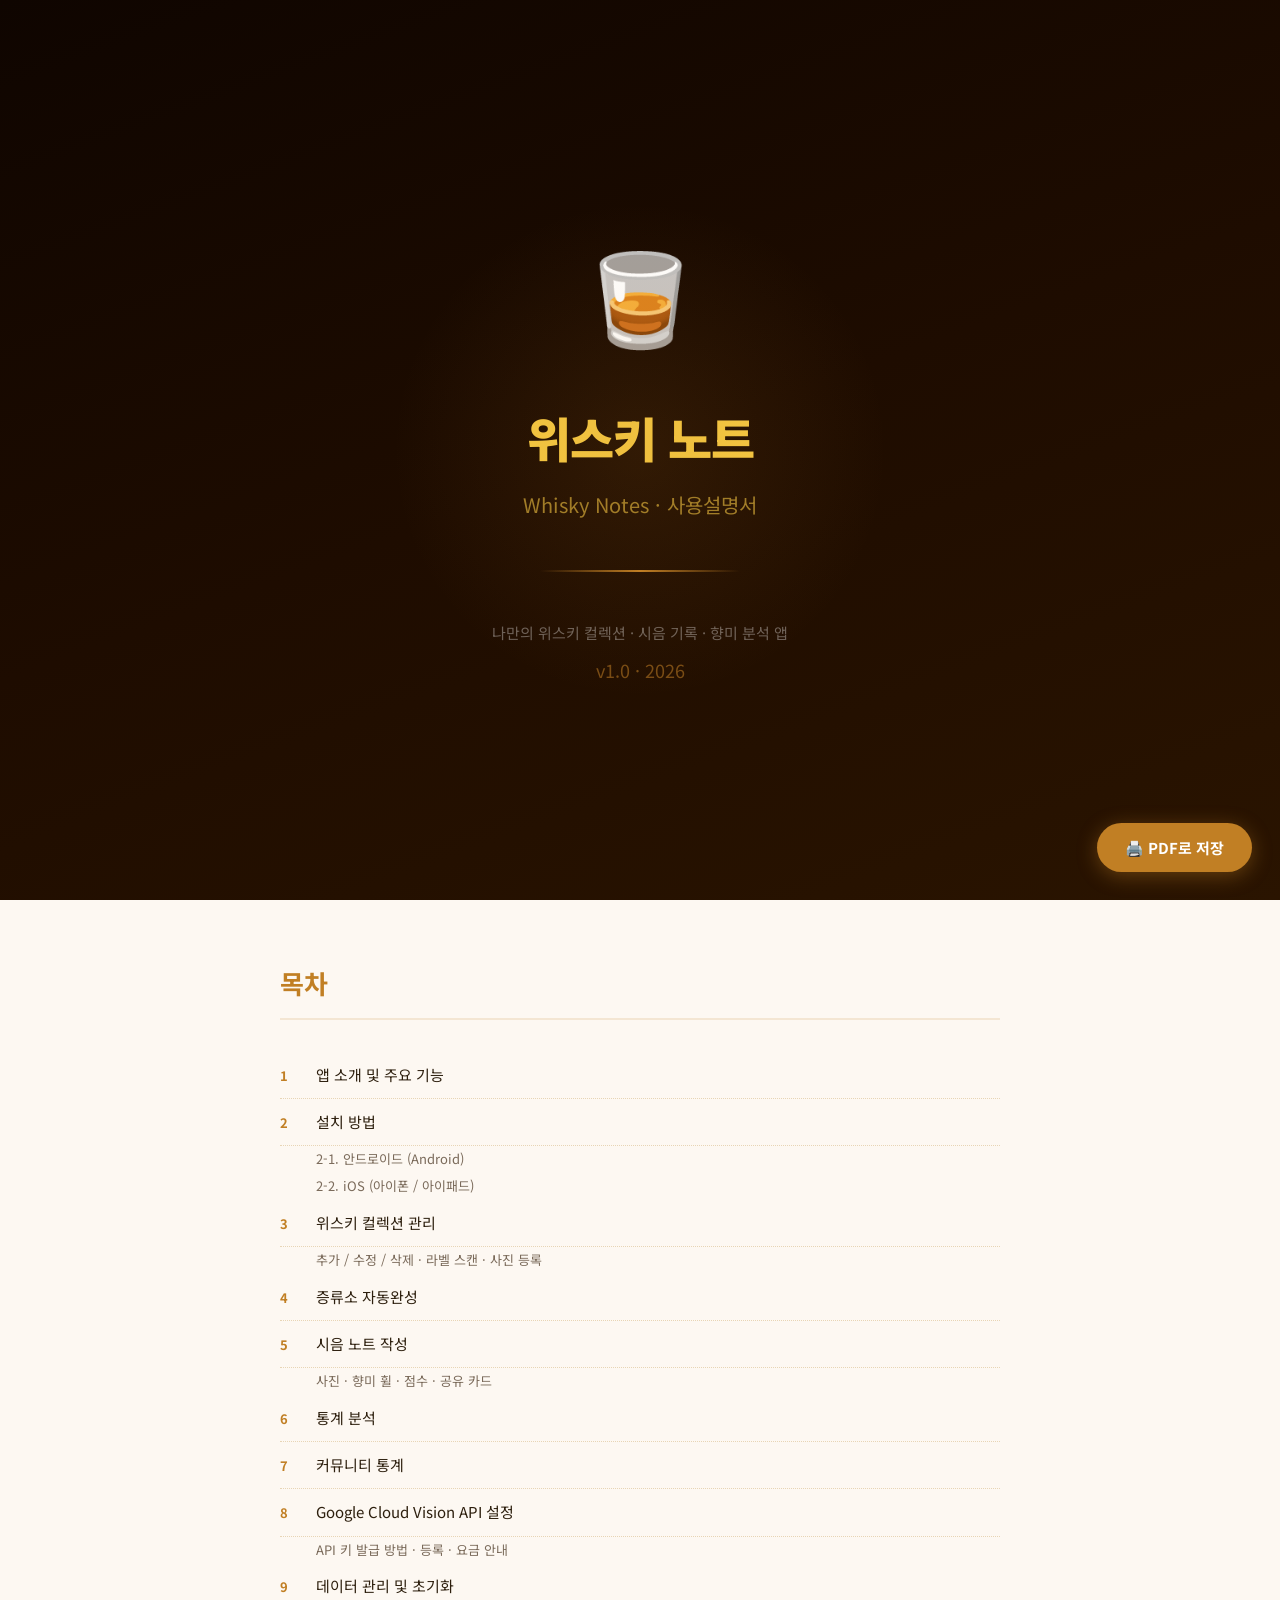
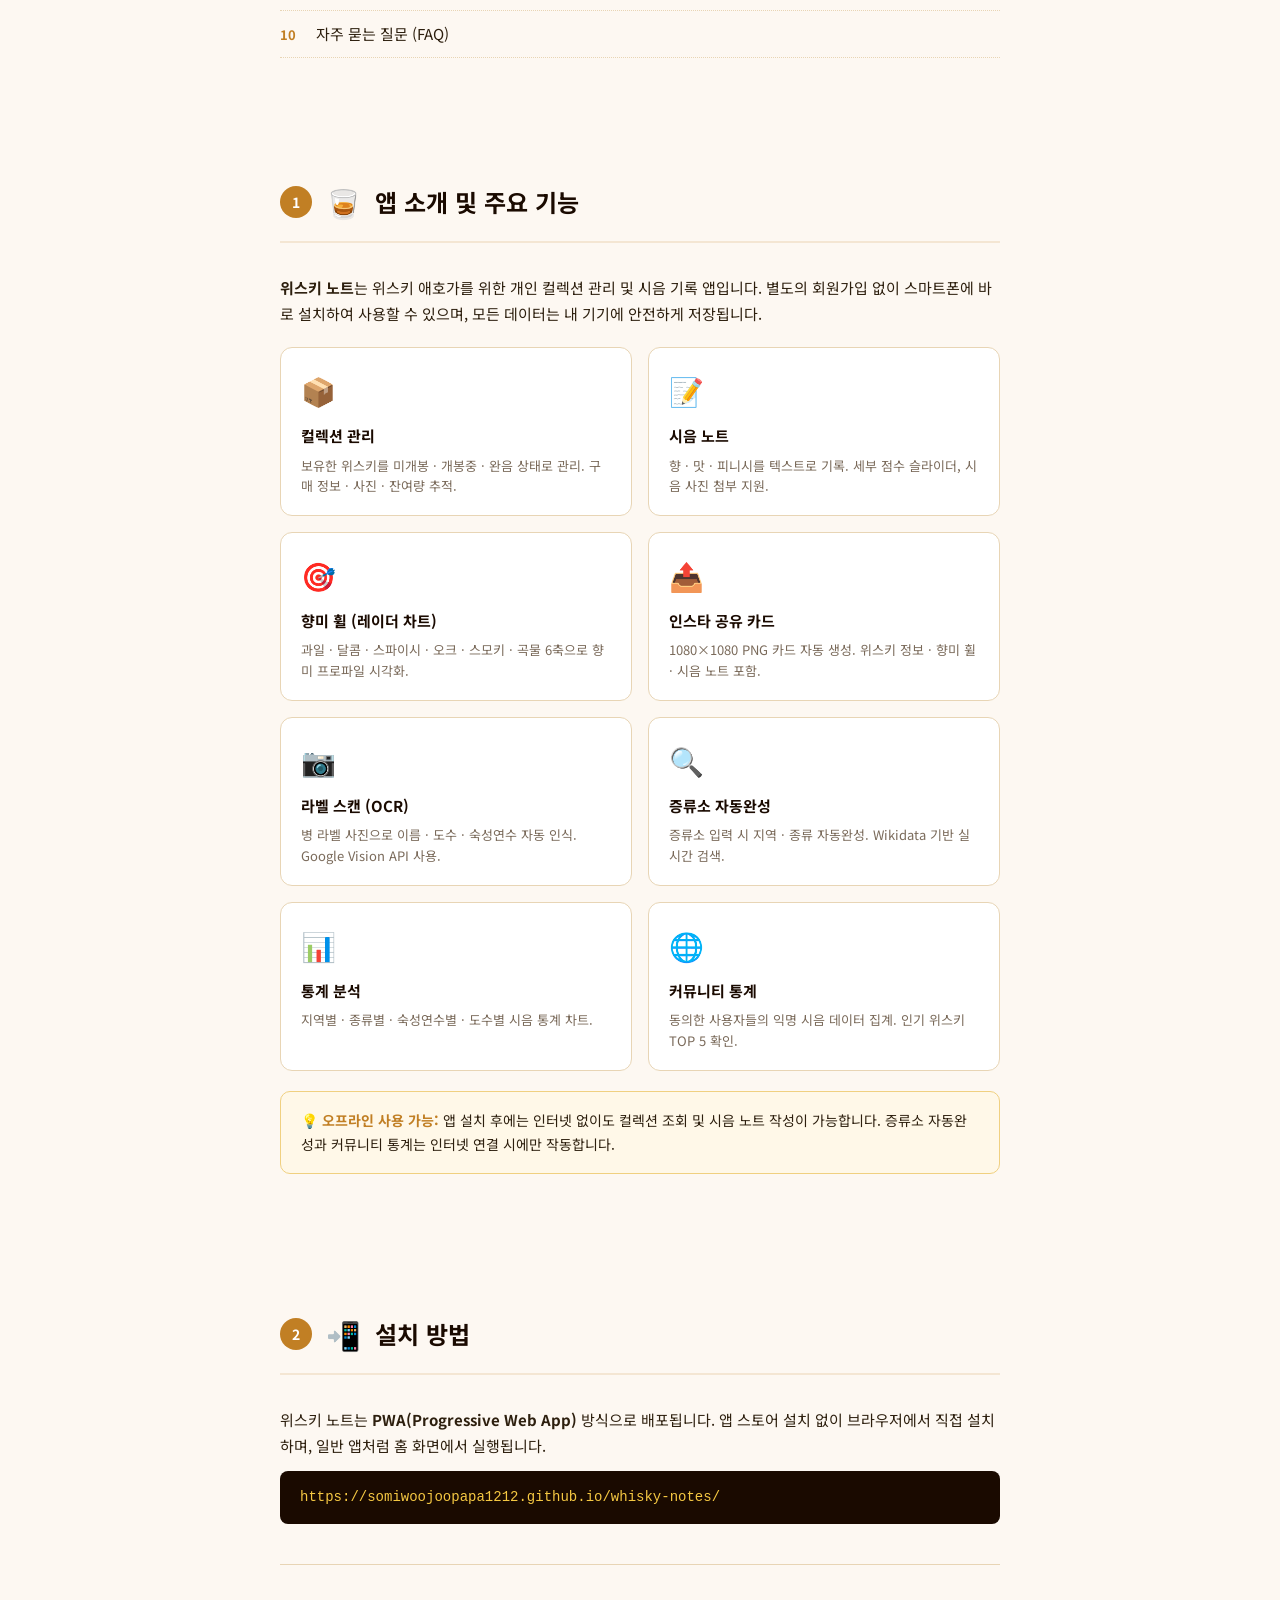
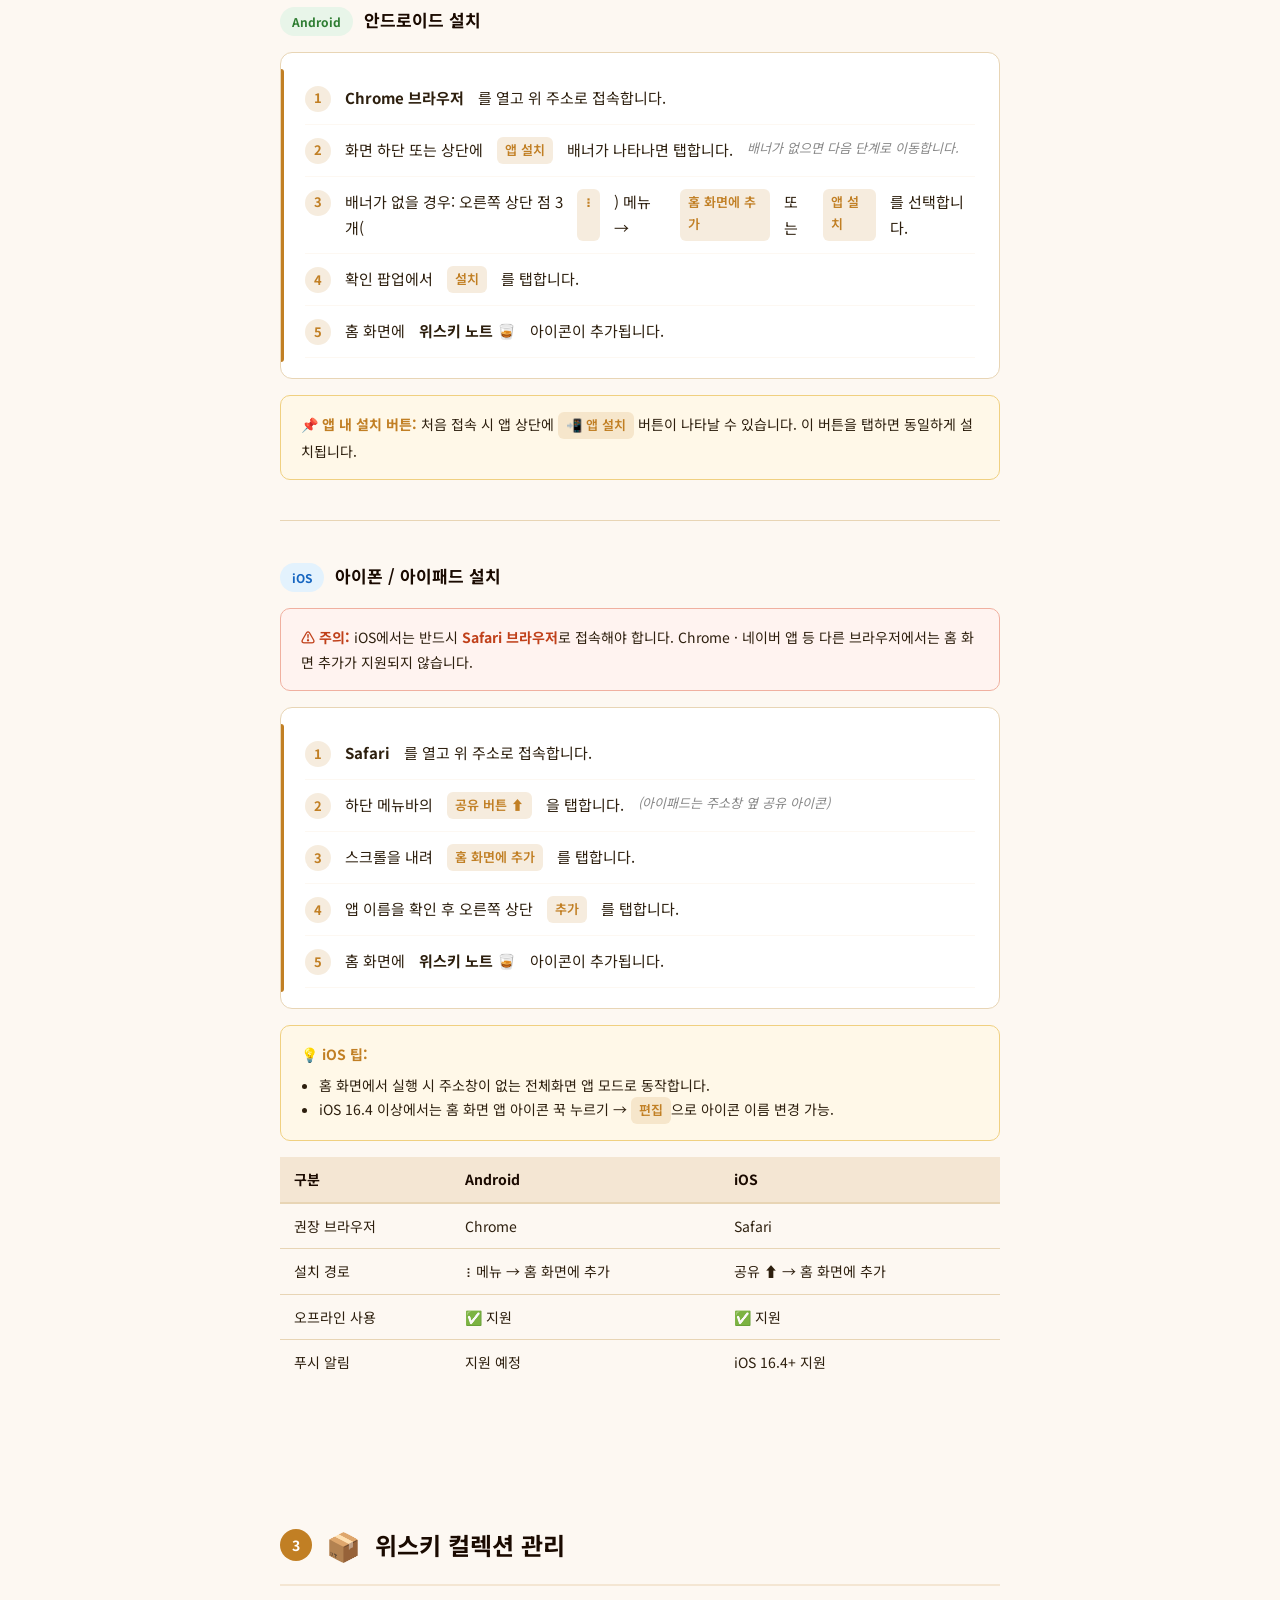
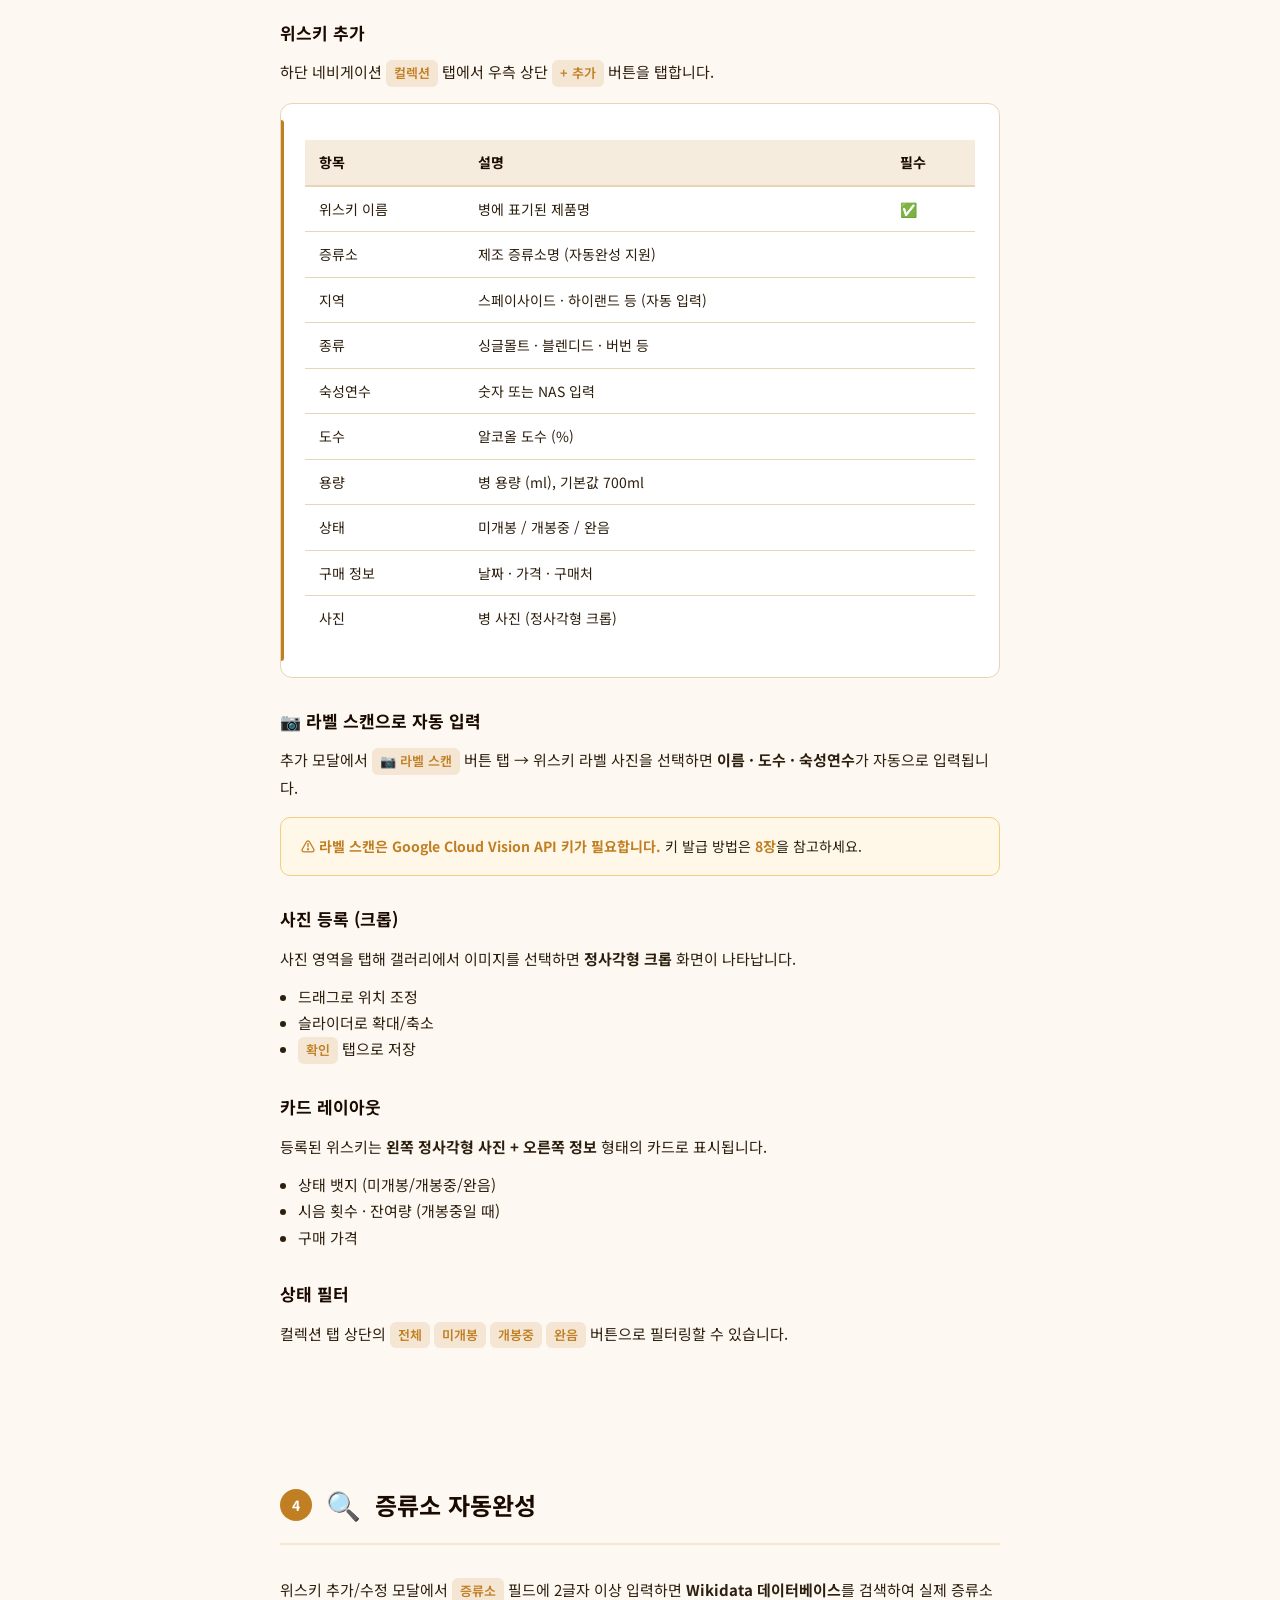
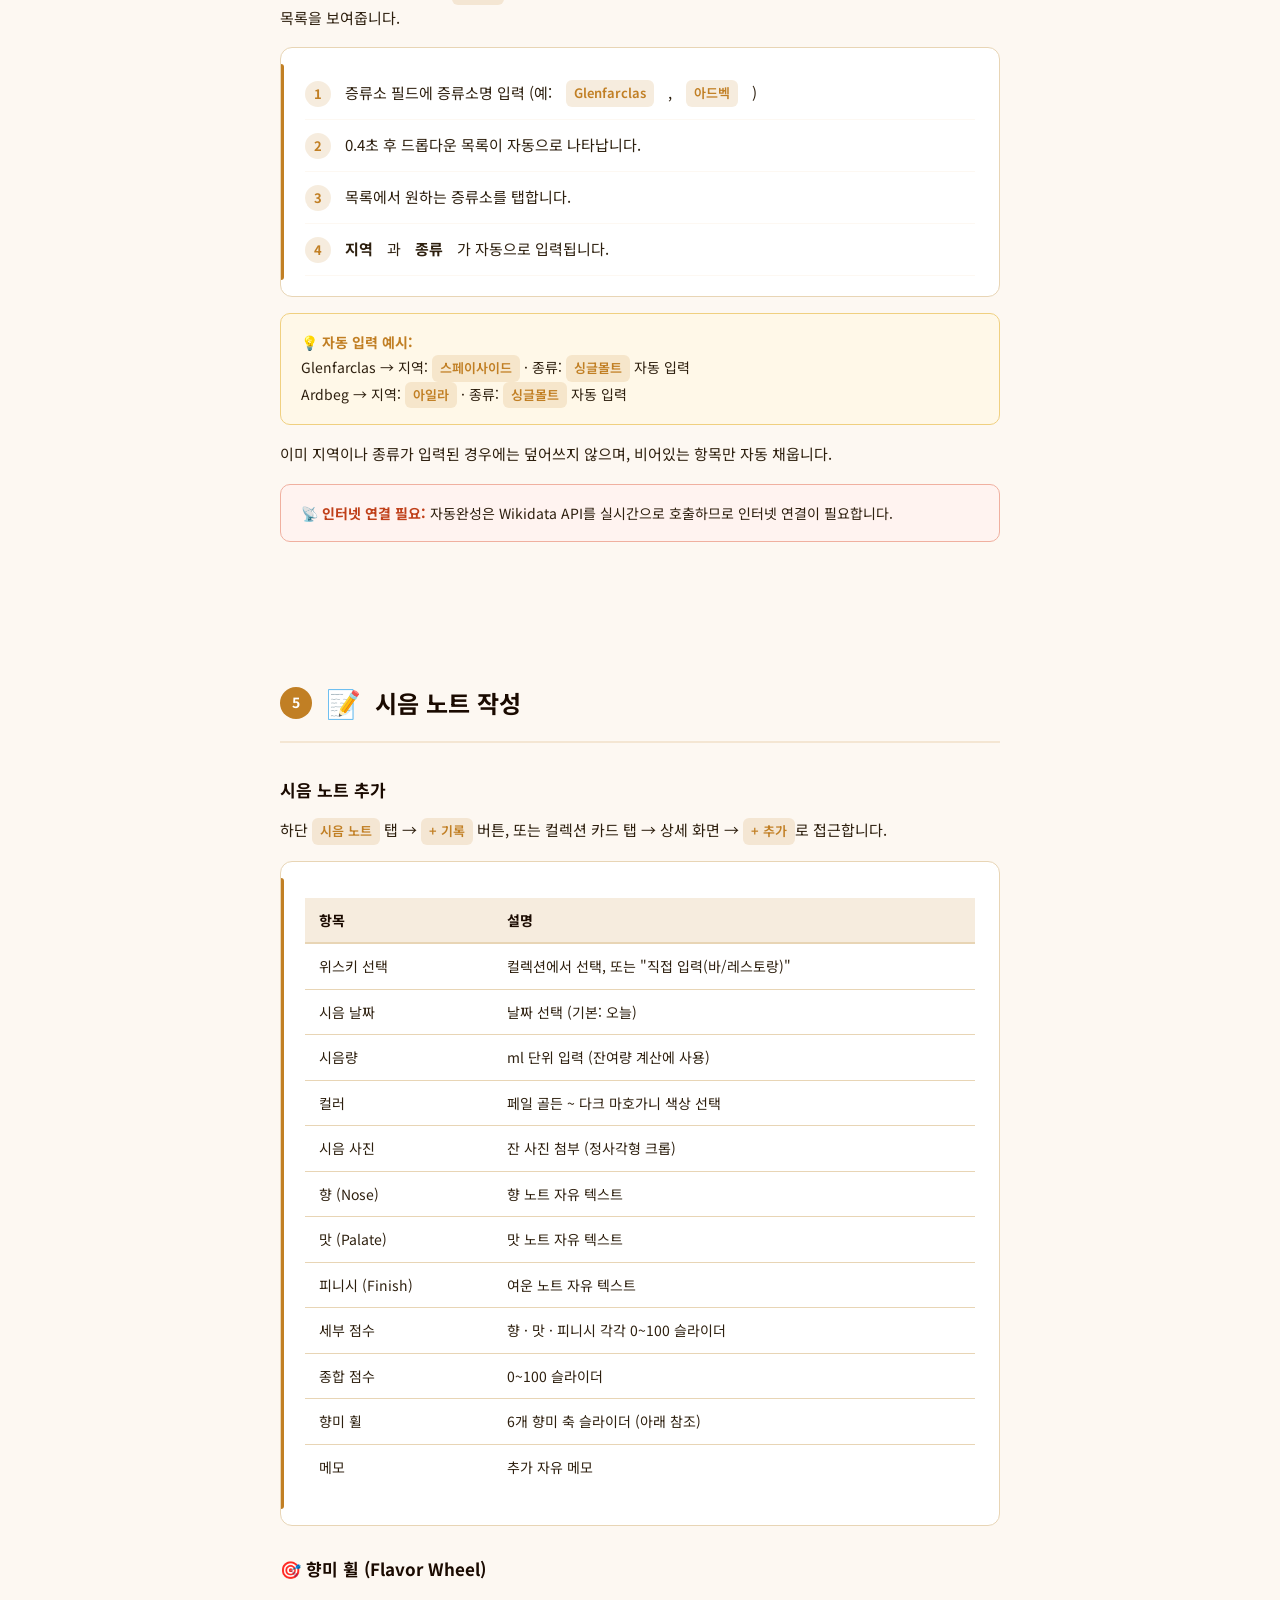
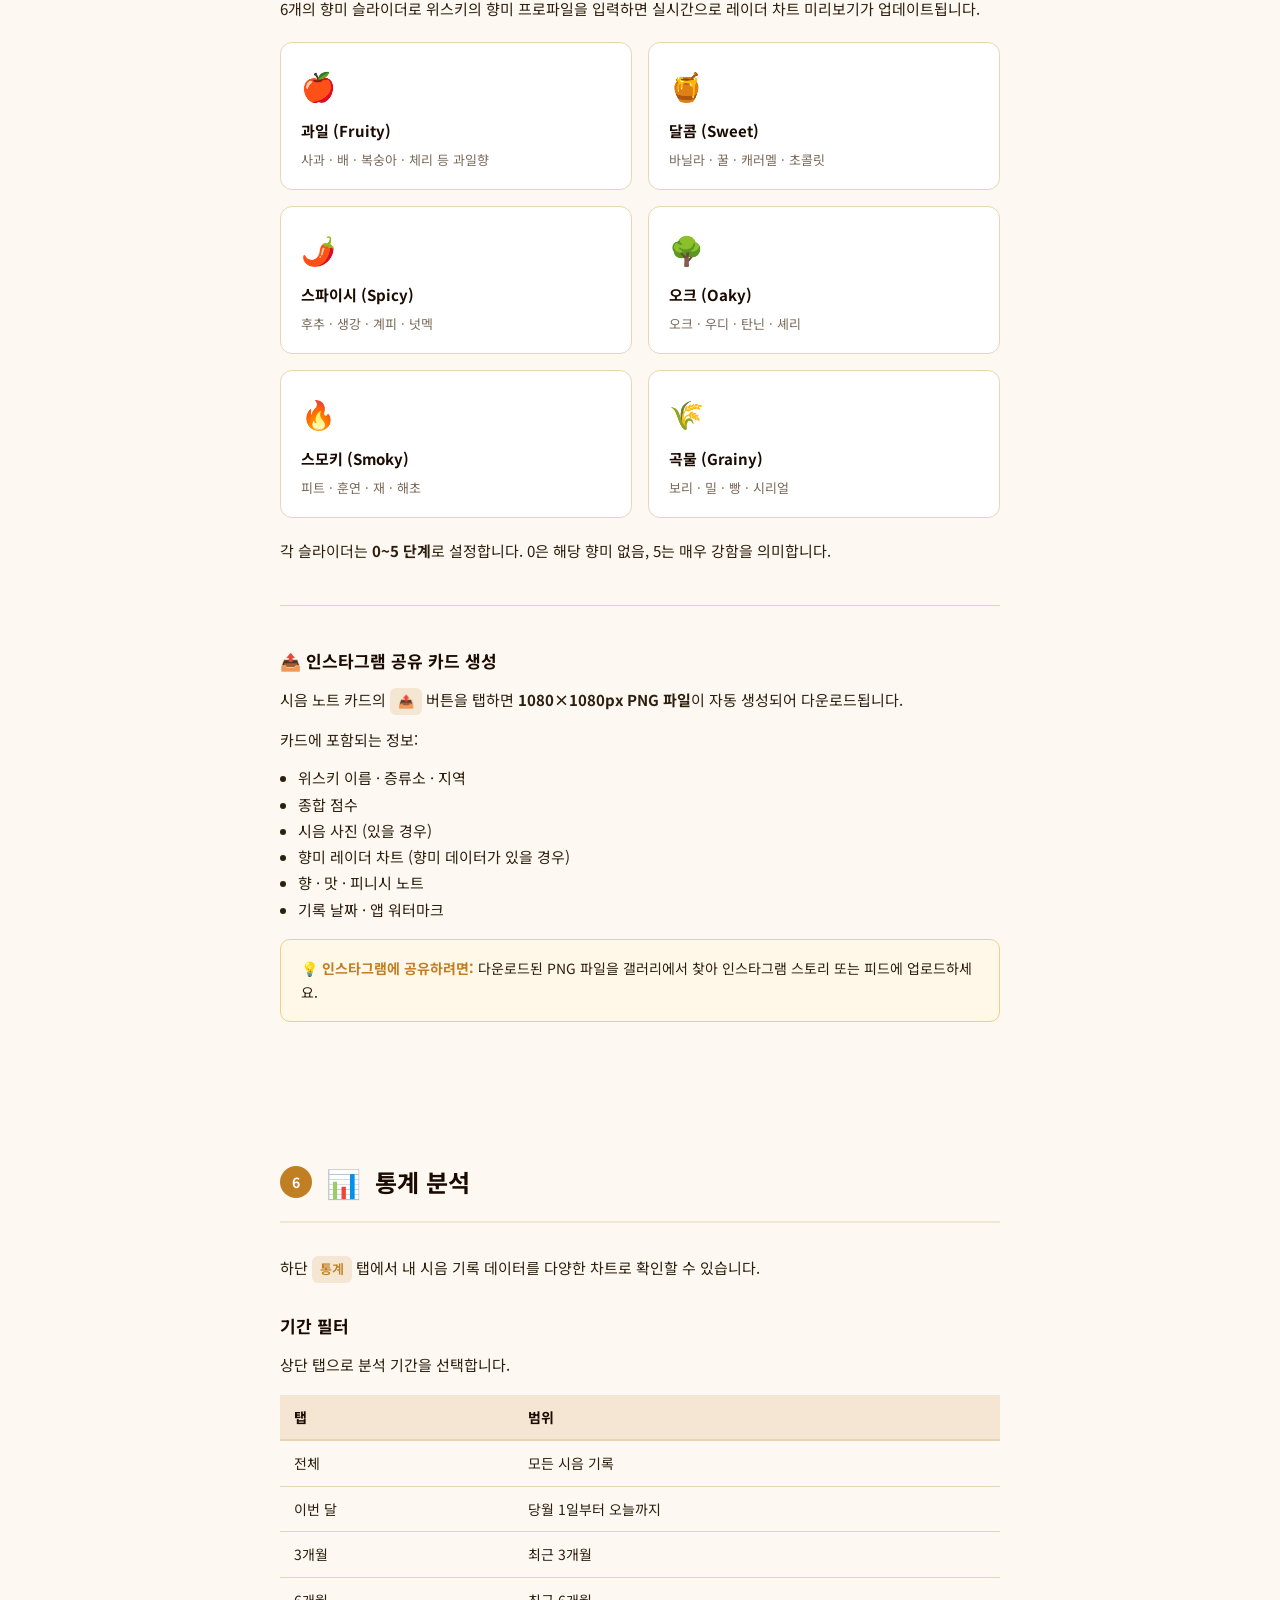
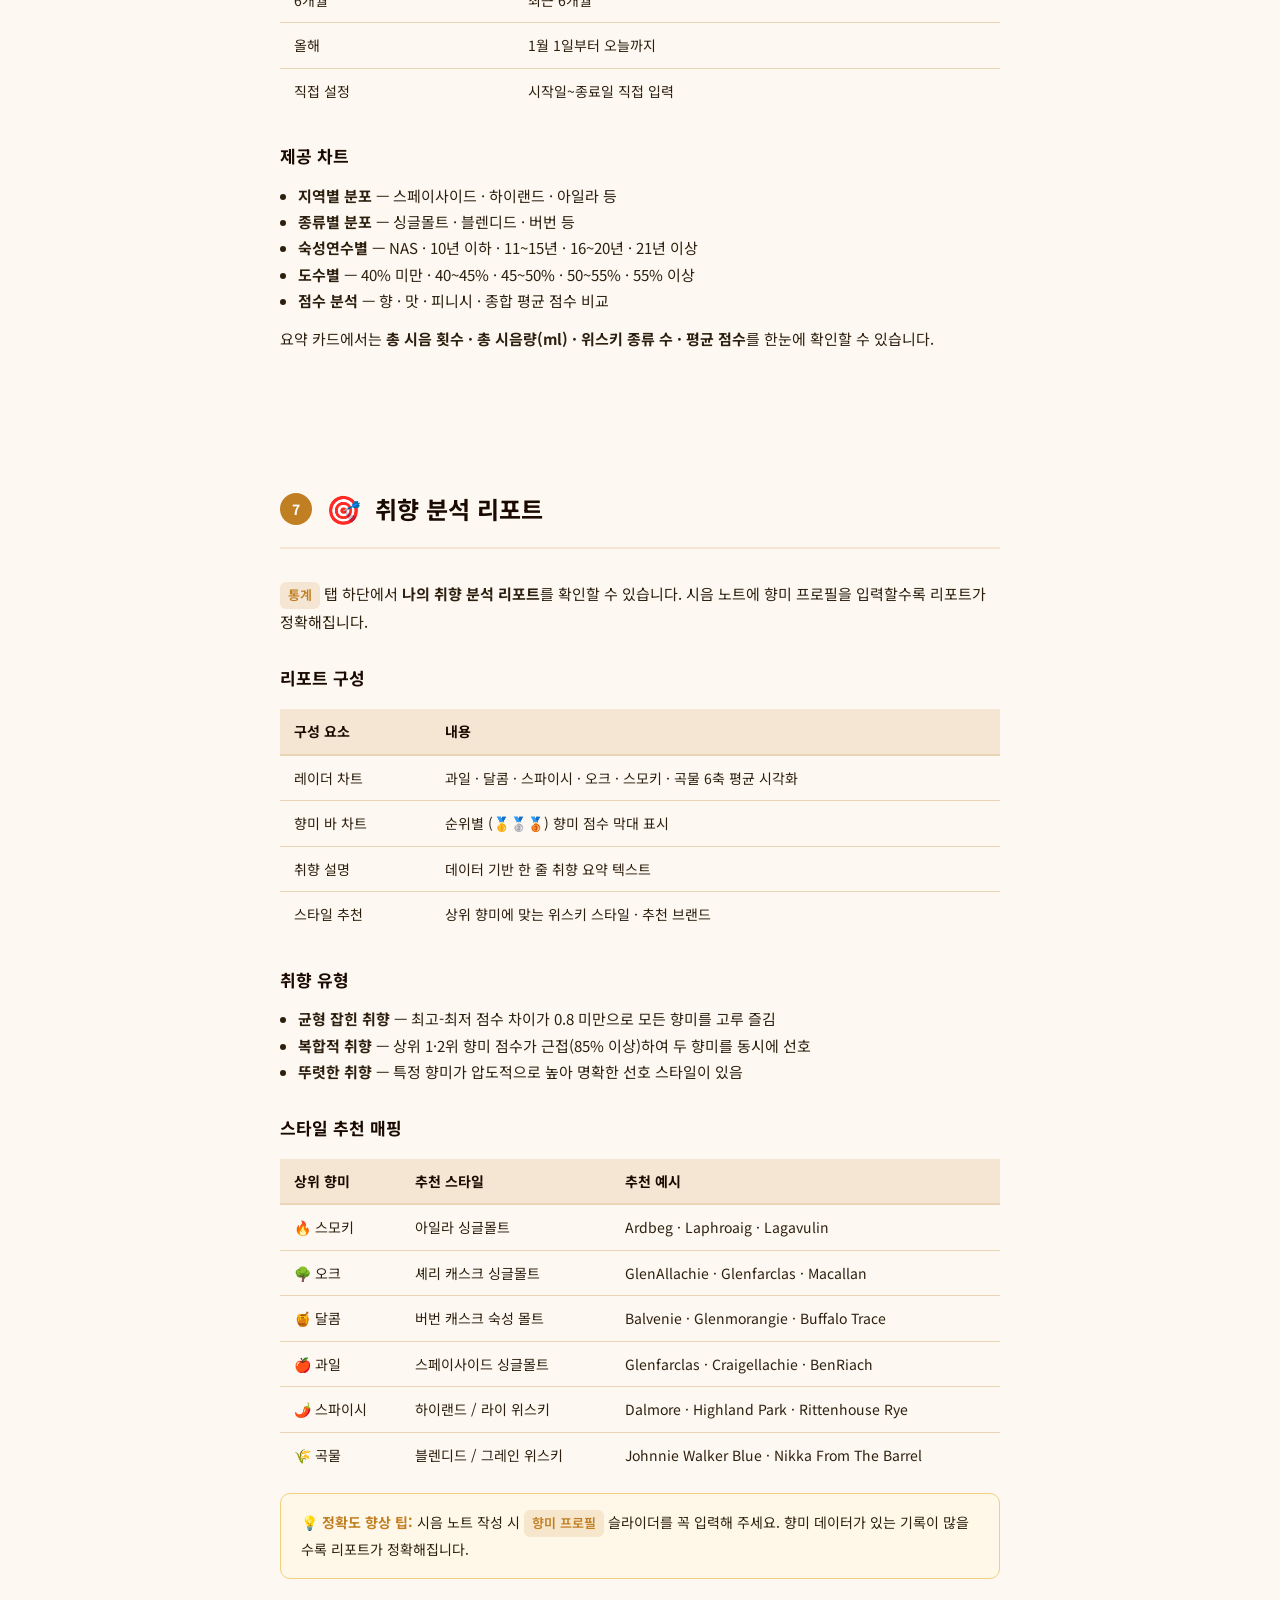
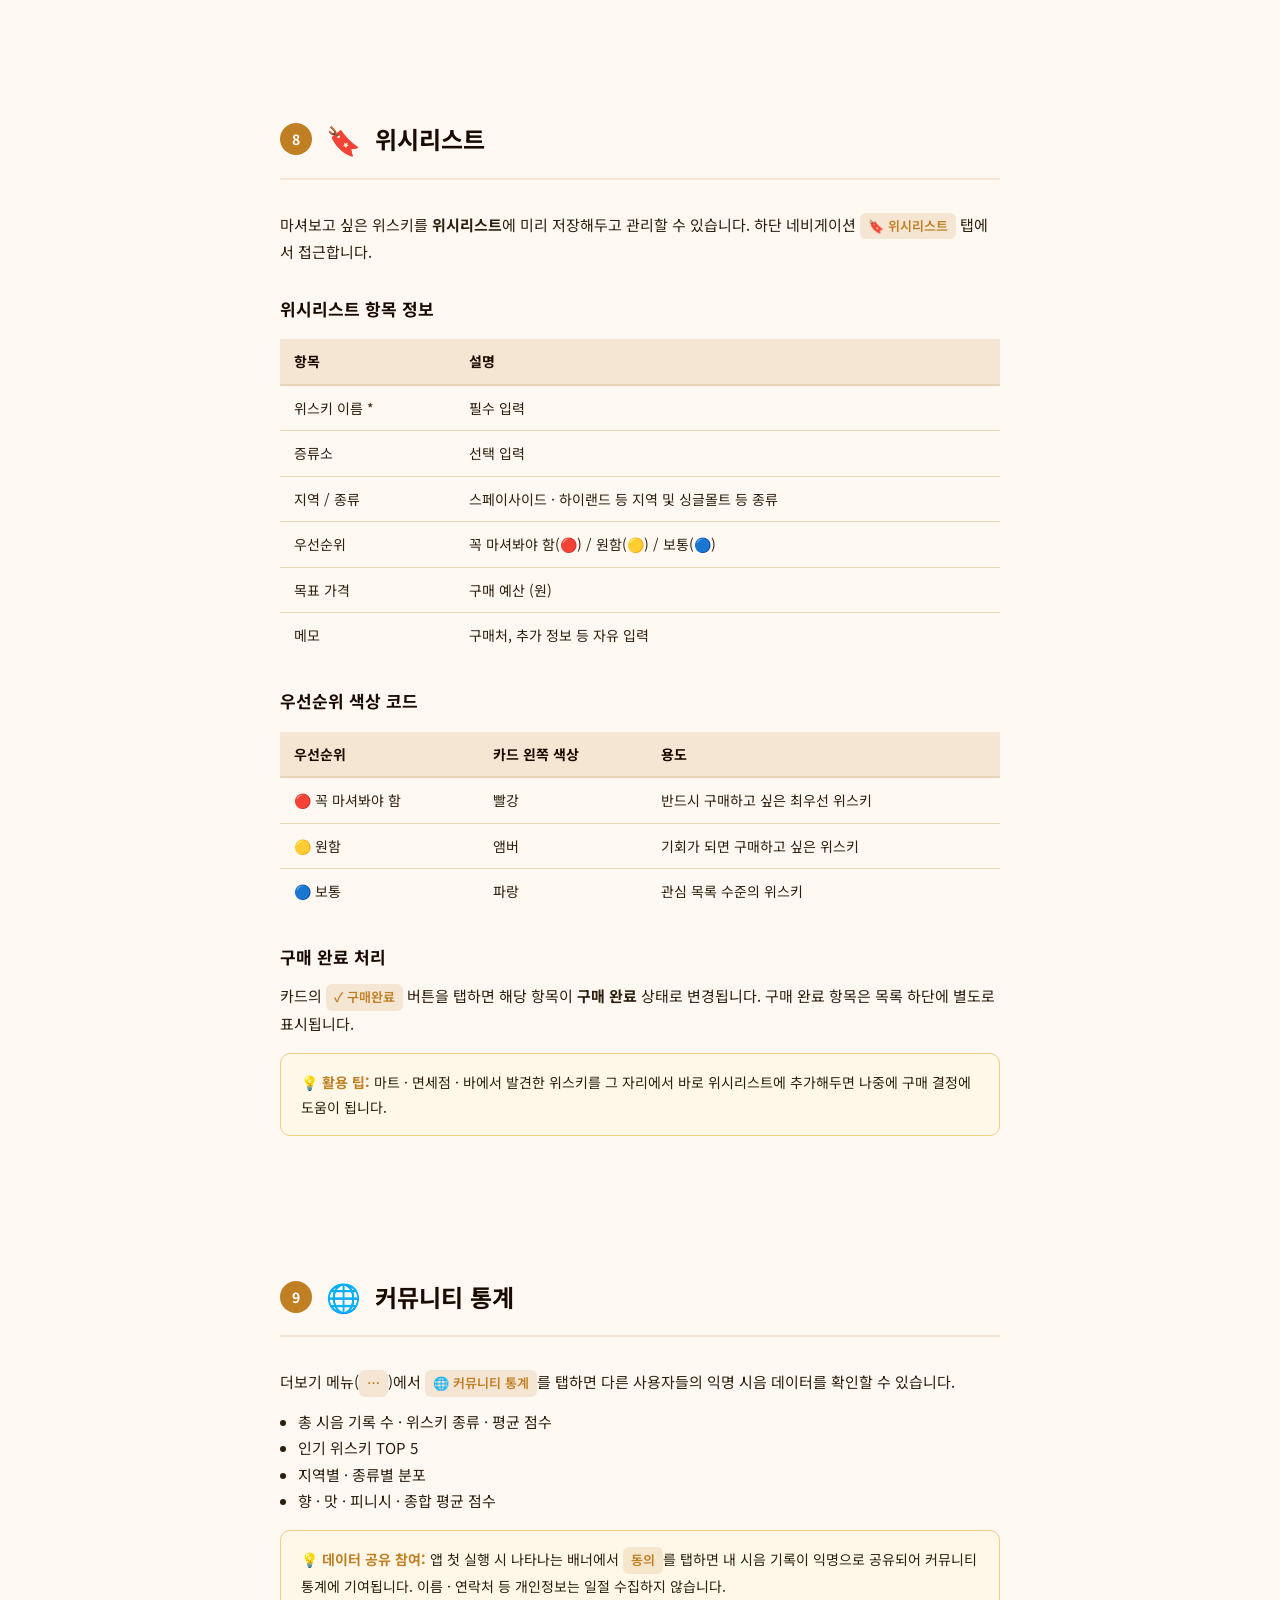
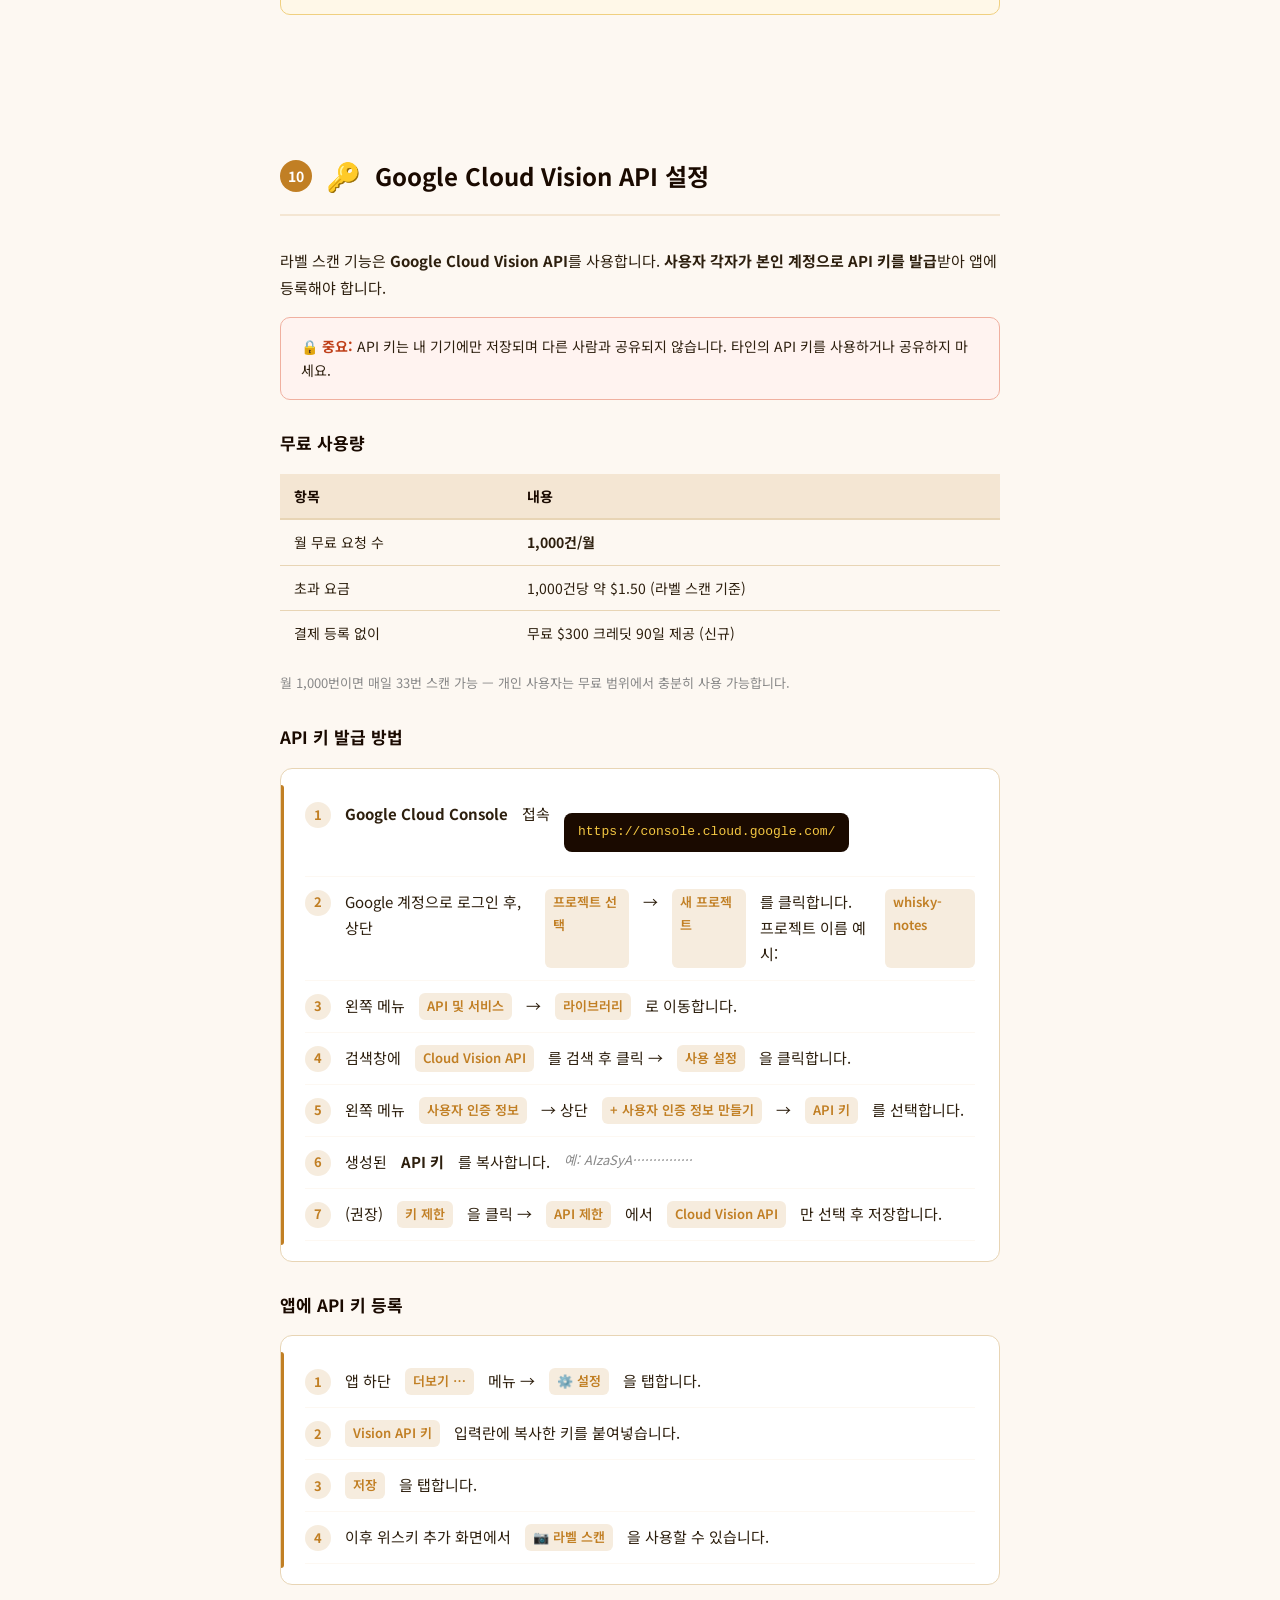
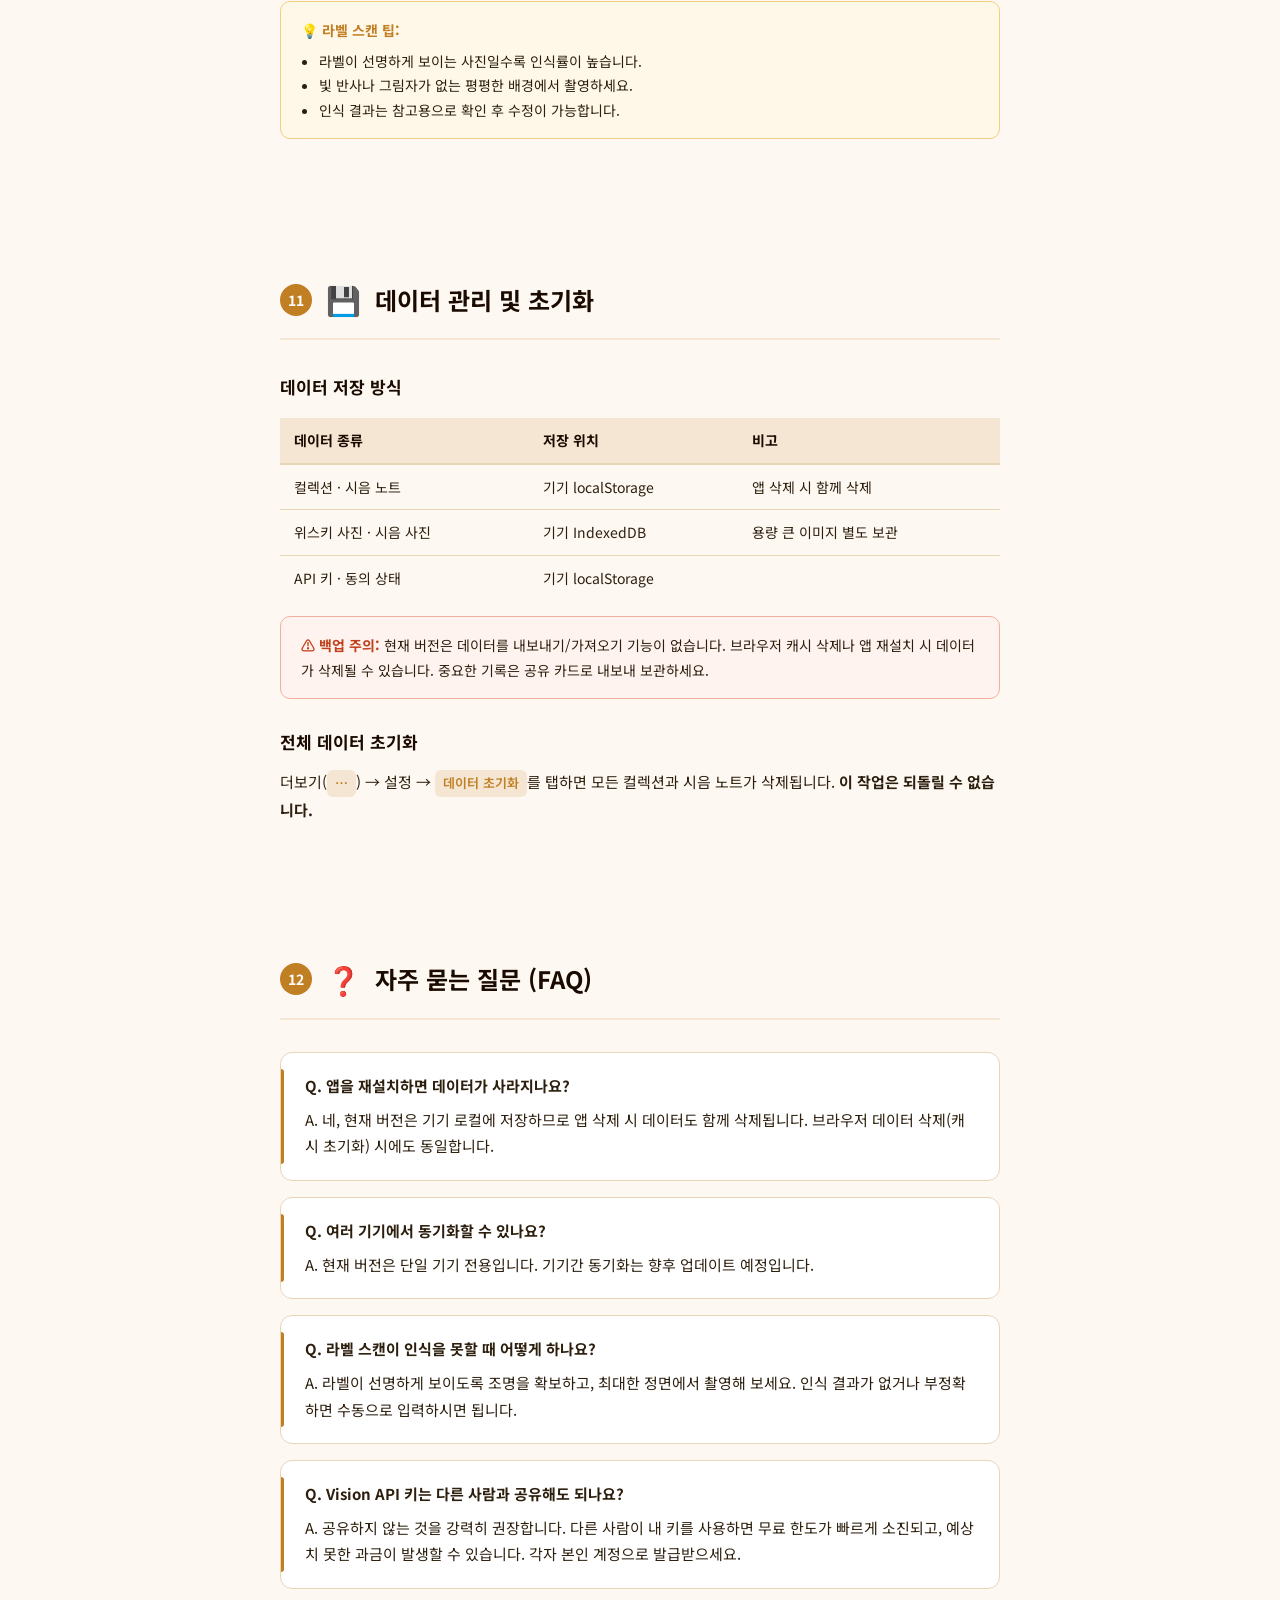
==== commit 3da8e9be: "feat: 위시리스트 기능 추가 (Feature B) - 위시리스트 CRUD: 추가·수정·삭제·구매완료 처리 - 우선순위별 색상 카드 (꼭 마셔봐야 함/원함/보통) - 구매완료 항" ====
--- a/manual.html
+++ b/manual.html
@@ -705,11 +705,102 @@
 </div>
 
 <!-- ════════════════════════════
-     7. 커뮤니티 통계
+     7. 취향 분석 리포트
+════════════════════════════ -->
+<div class="section page-break">
+  <div class="section-header">
+    <div class="section-num">7</div>
+    <span class="section-emoji">🎯</span>
+    <div class="section-title">취향 분석 리포트</div>
+  </div>
+
+  <p><span class="pill">통계</span> 탭 하단에서 <strong>나의 취향 분석 리포트</strong>를 확인할 수 있습니다. 시음 노트에 향미 프로필을 입력할수록 리포트가 정확해집니다.</p>
+
+  <h3>리포트 구성</h3>
+  <table>
+    <thead><tr><th>구성 요소</th><th>내용</th></tr></thead>
+    <tbody>
+      <tr><td>레이더 차트</td><td>과일 · 달콤 · 스파이시 · 오크 · 스모키 · 곡물 6축 평균 시각화</td></tr>
+      <tr><td>향미 바 차트</td><td>순위별 (🥇🥈🥉) 향미 점수 막대 표시</td></tr>
+      <tr><td>취향 설명</td><td>데이터 기반 한 줄 취향 요약 텍스트</td></tr>
+      <tr><td>스타일 추천</td><td>상위 향미에 맞는 위스키 스타일 · 추천 브랜드</td></tr>
+    </tbody>
+  </table>
+
+  <h3>취향 유형</h3>
+  <ul style="padding-left:18px;margin-bottom:12px;">
+    <li><strong>균형 잡힌 취향</strong> — 최고-최저 점수 차이가 0.8 미만으로 모든 향미를 고루 즐김</li>
+    <li><strong>복합적 취향</strong> — 상위 1·2위 향미 점수가 근접(85% 이상)하여 두 향미를 동시에 선호</li>
+    <li><strong>뚜렷한 취향</strong> — 특정 향미가 압도적으로 높아 명확한 선호 스타일이 있음</li>
+  </ul>
+
+  <h3>스타일 추천 매핑</h3>
+  <table>
+    <thead><tr><th>상위 향미</th><th>추천 스타일</th><th>추천 예시</th></tr></thead>
+    <tbody>
+      <tr><td>🔥 스모키</td><td>아일라 싱글몰트</td><td>Ardbeg · Laphroaig · Lagavulin</td></tr>
+      <tr><td>🌳 오크</td><td>셰리 캐스크 싱글몰트</td><td>GlenAllachie · Glenfarclas · Macallan</td></tr>
+      <tr><td>🍯 달콤</td><td>버번 캐스크 숙성 몰트</td><td>Balvenie · Glenmorangie · Buffalo Trace</td></tr>
+      <tr><td>🍎 과일</td><td>스페이사이드 싱글몰트</td><td>Glenfarclas · Craigellachie · BenRiach</td></tr>
+      <tr><td>🌶️ 스파이시</td><td>하이랜드 / 라이 위스키</td><td>Dalmore · Highland Park · Rittenhouse Rye</td></tr>
+      <tr><td>🌾 곡물</td><td>블렌디드 / 그레인 위스키</td><td>Johnnie Walker Blue · Nikka From The Barrel</td></tr>
+    </tbody>
+  </table>
+
+  <div class="note-box">
+    <strong>💡 정확도 향상 팁:</strong> 시음 노트 작성 시 <span class="pill">향미 프로필</span> 슬라이더를 꼭 입력해 주세요. 향미 데이터가 있는 기록이 많을수록 리포트가 정확해집니다.
+  </div>
+</div>
+
+<!-- ════════════════════════════
+     8. 위시리스트
 ════════════════════════════ -->
 <div class="section">
   <div class="section-header">
-    <div class="section-num">7</div>
+    <div class="section-num">8</div>
+    <span class="section-emoji">🔖</span>
+    <div class="section-title">위시리스트</div>
+  </div>
+
+  <p>마셔보고 싶은 위스키를 <strong>위시리스트</strong>에 미리 저장해두고 관리할 수 있습니다. 하단 네비게이션 <span class="pill">🔖 위시리스트</span> 탭에서 접근합니다.</p>
+
+  <h3>위시리스트 항목 정보</h3>
+  <table>
+    <thead><tr><th>항목</th><th>설명</th></tr></thead>
+    <tbody>
+      <tr><td>위스키 이름 *</td><td>필수 입력</td></tr>
+      <tr><td>증류소</td><td>선택 입력</td></tr>
+      <tr><td>지역 / 종류</td><td>스페이사이드 · 하이랜드 등 지역 및 싱글몰트 등 종류</td></tr>
+      <tr><td>우선순위</td><td>꼭 마셔봐야 함(🔴) / 원함(🟡) / 보통(🔵)</td></tr>
+      <tr><td>목표 가격</td><td>구매 예산 (원)</td></tr>
+      <tr><td>메모</td><td>구매처, 추가 정보 등 자유 입력</td></tr>
+    </tbody>
+  </table>
+
+  <h3>우선순위 색상 코드</h3>
+  <table>
+    <thead><tr><th>우선순위</th><th>카드 왼쪽 색상</th><th>용도</th></tr></thead>
+    <tbody>
+      <tr><td>🔴 꼭 마셔봐야 함</td><td>빨강</td><td>반드시 구매하고 싶은 최우선 위스키</td></tr>
+      <tr><td>🟡 원함</td><td>앰버</td><td>기회가 되면 구매하고 싶은 위스키</td></tr>
+      <tr><td>🔵 보통</td><td>파랑</td><td>관심 목록 수준의 위스키</td></tr>
+    </tbody>
+  </table>
+
+  <h3>구매 완료 처리</h3>
+  <p>카드의 <span class="pill">✓ 구매완료</span> 버튼을 탭하면 해당 항목이 <strong>구매 완료</strong> 상태로 변경됩니다. 구매 완료 항목은 목록 하단에 별도로 표시됩니다.</p>
+
+  <div class="note-box">
+    <strong>💡 활용 팁:</strong> 마트 · 면세점 · 바에서 발견한 위스키를 그 자리에서 바로 위시리스트에 추가해두면 나중에 구매 결정에 도움이 됩니다.
+  </div>
+</div>
+
+<!-- ════════════════════════════
+     9. 커뮤니티 통계
+════════════════════════════ -->
+<div class="section">
+  <div class="section-header">
+    <div class="section-num">9</div>
     <span class="section-emoji">🌐</span>
     <div class="section-title">커뮤니티 통계</div>
   </div>
@@ -729,11 +820,11 @@
 </div>
 
 <!-- ════════════════════════════
-     8. Google Cloud Vision API
+     10. Google Cloud Vision API
 ════════════════════════════ -->
 <div class="section page-break">
   <div class="section-header">
-    <div class="section-num">8</div>
+    <div class="section-num">10</div>
     <span class="section-emoji">🔑</span>
     <div class="section-title">Google Cloud Vision API 설정</div>
   </div>
@@ -796,7 +887,7 @@
 ════════════════════════════ -->
 <div class="section">
   <div class="section-header">
-    <div class="section-num">9</div>
+    <div class="section-num">11</div>
     <span class="section-emoji">💾</span>
     <div class="section-title">데이터 관리 및 초기화</div>
   </div>
@@ -824,7 +915,7 @@
 ════════════════════════════ -->
 <div class="section page-break">
   <div class="section-header">
-    <div class="section-num">10</div>
+    <div class="section-num">12</div>
     <span class="section-emoji">❓</span>
     <div class="section-title">자주 묻는 질문 (FAQ)</div>
   </div>
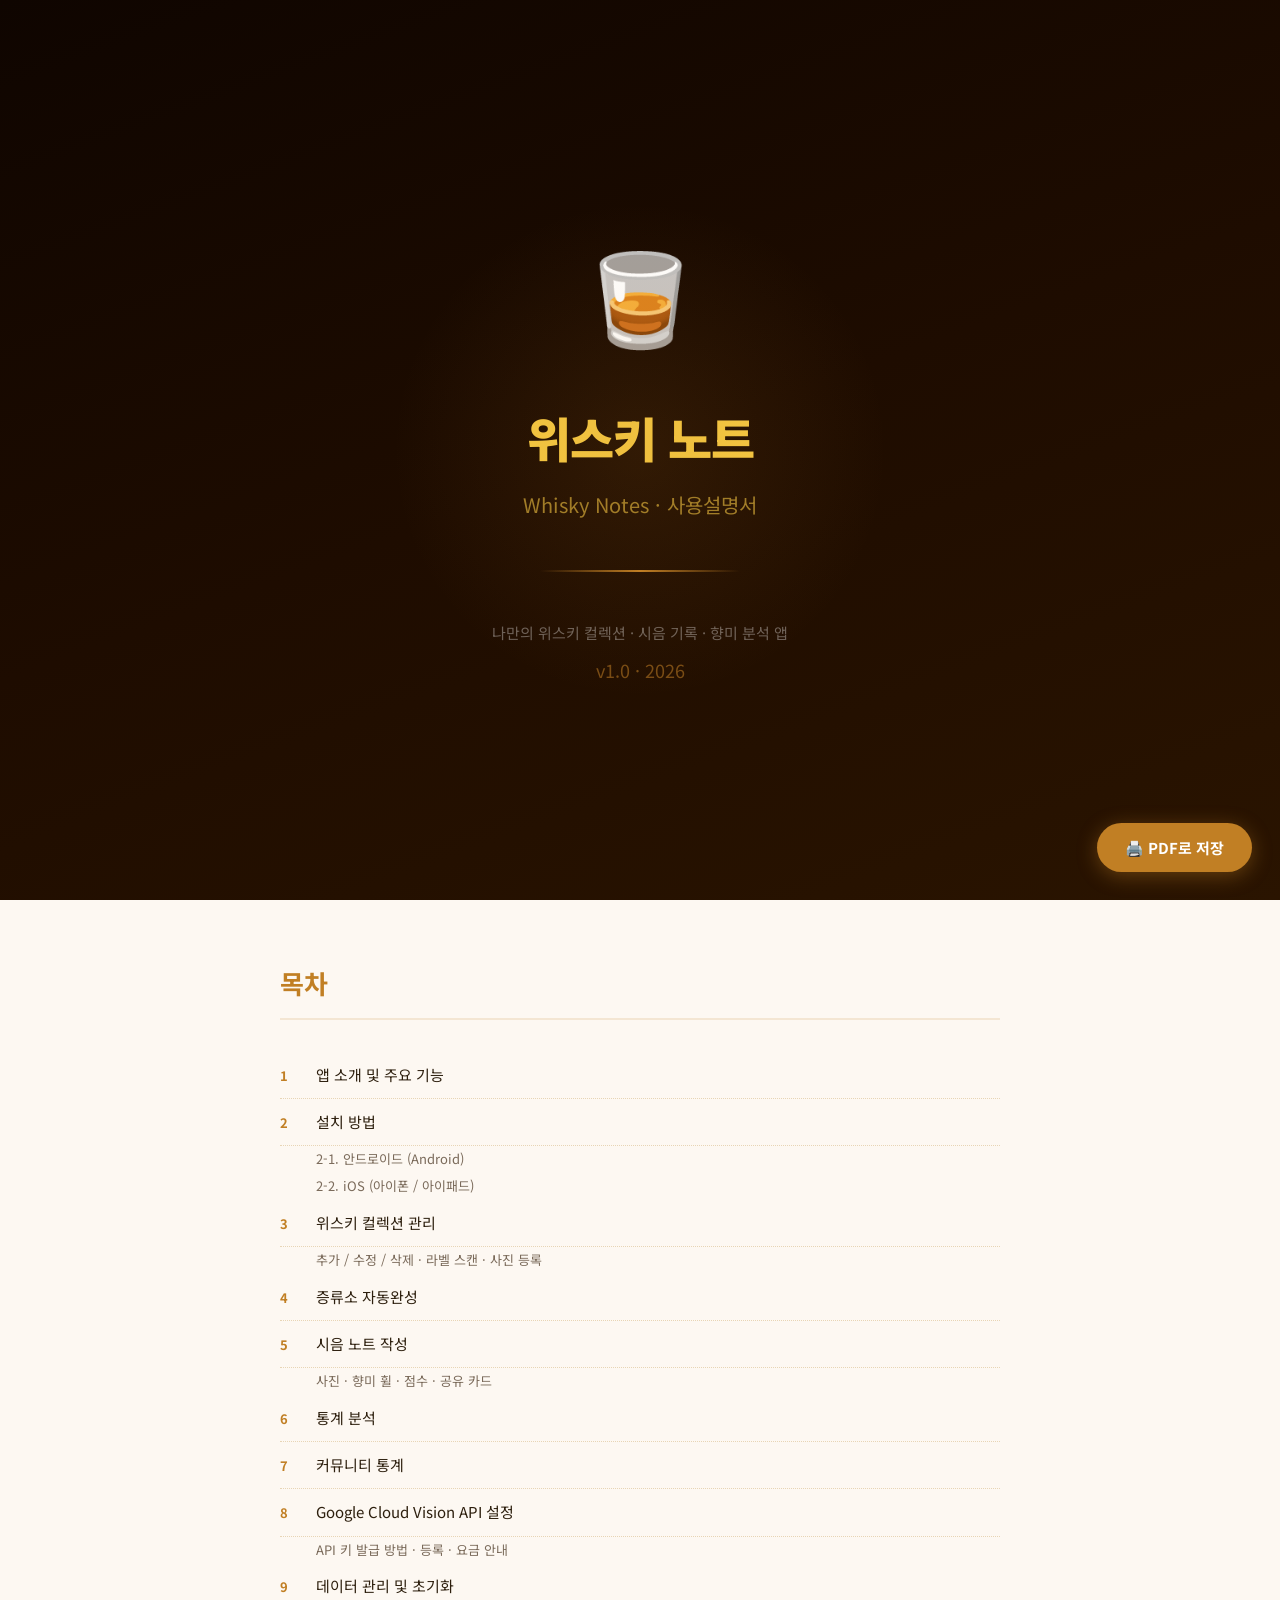
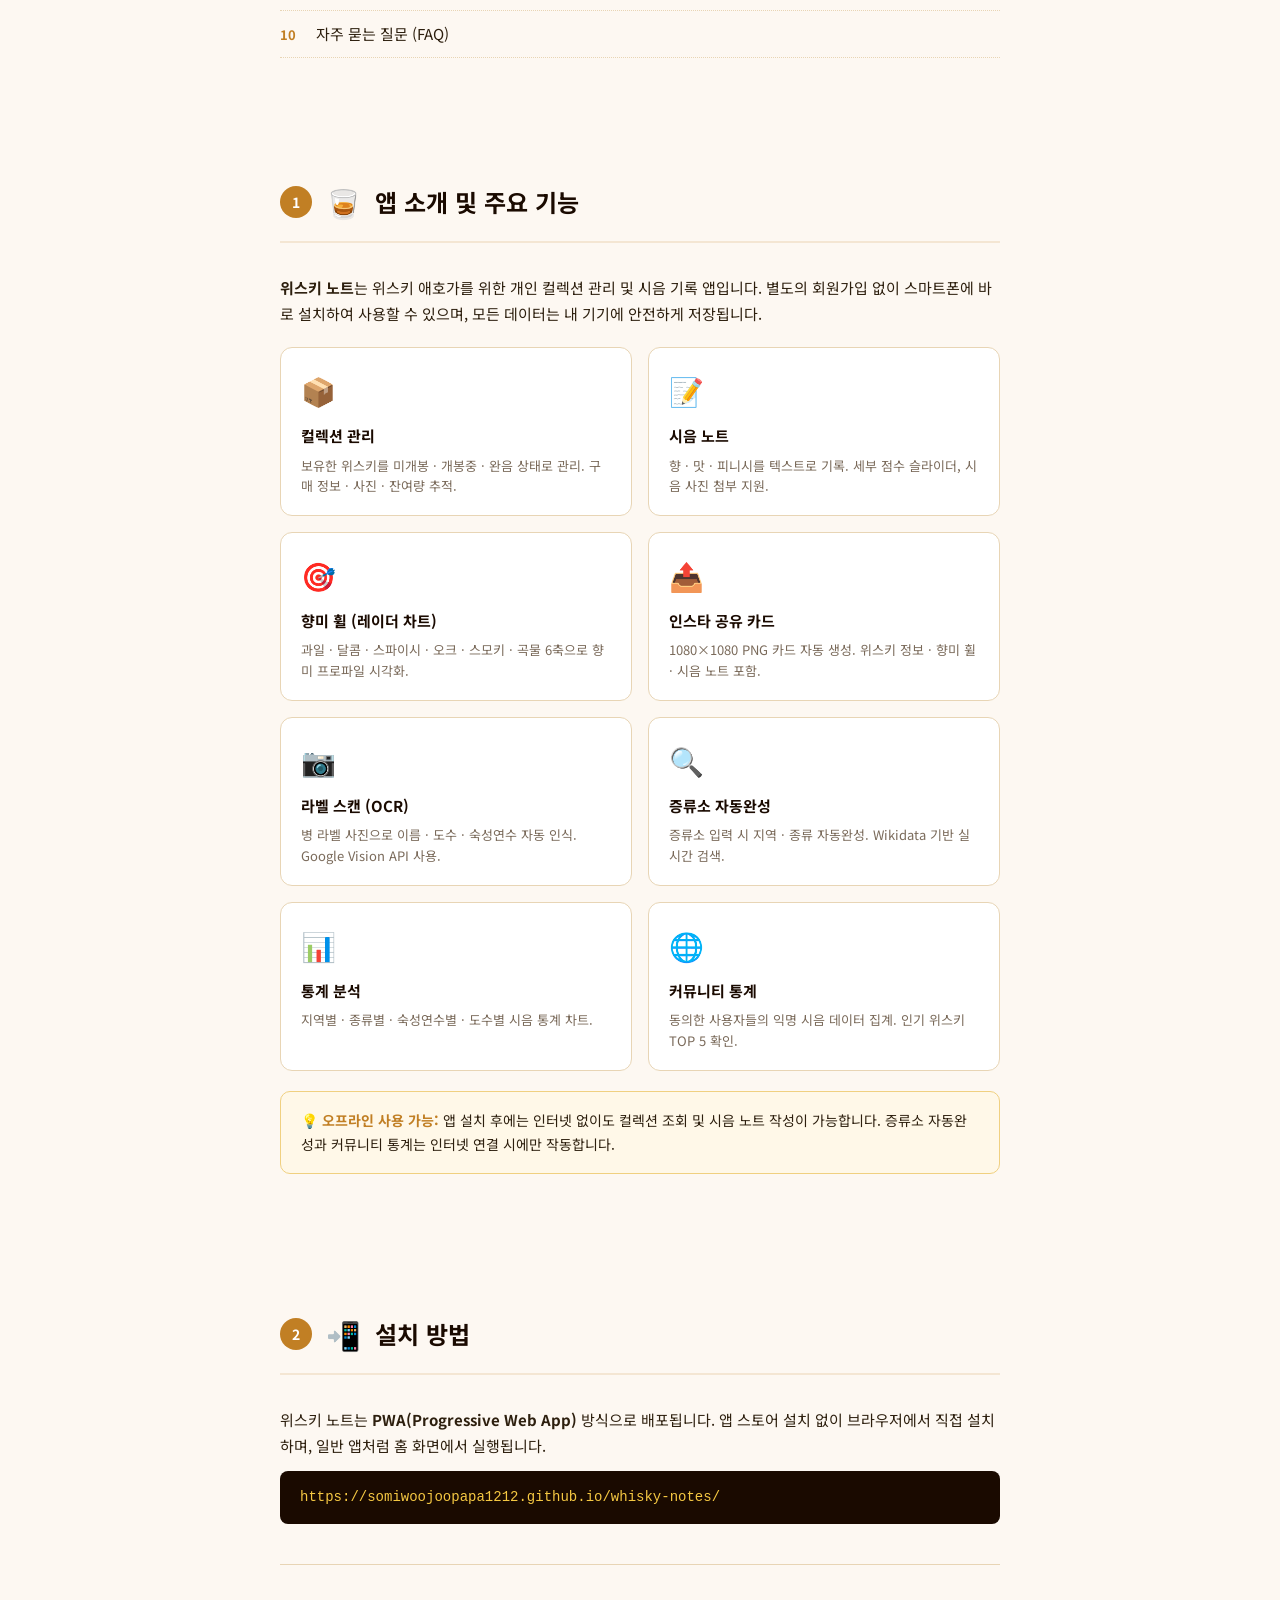
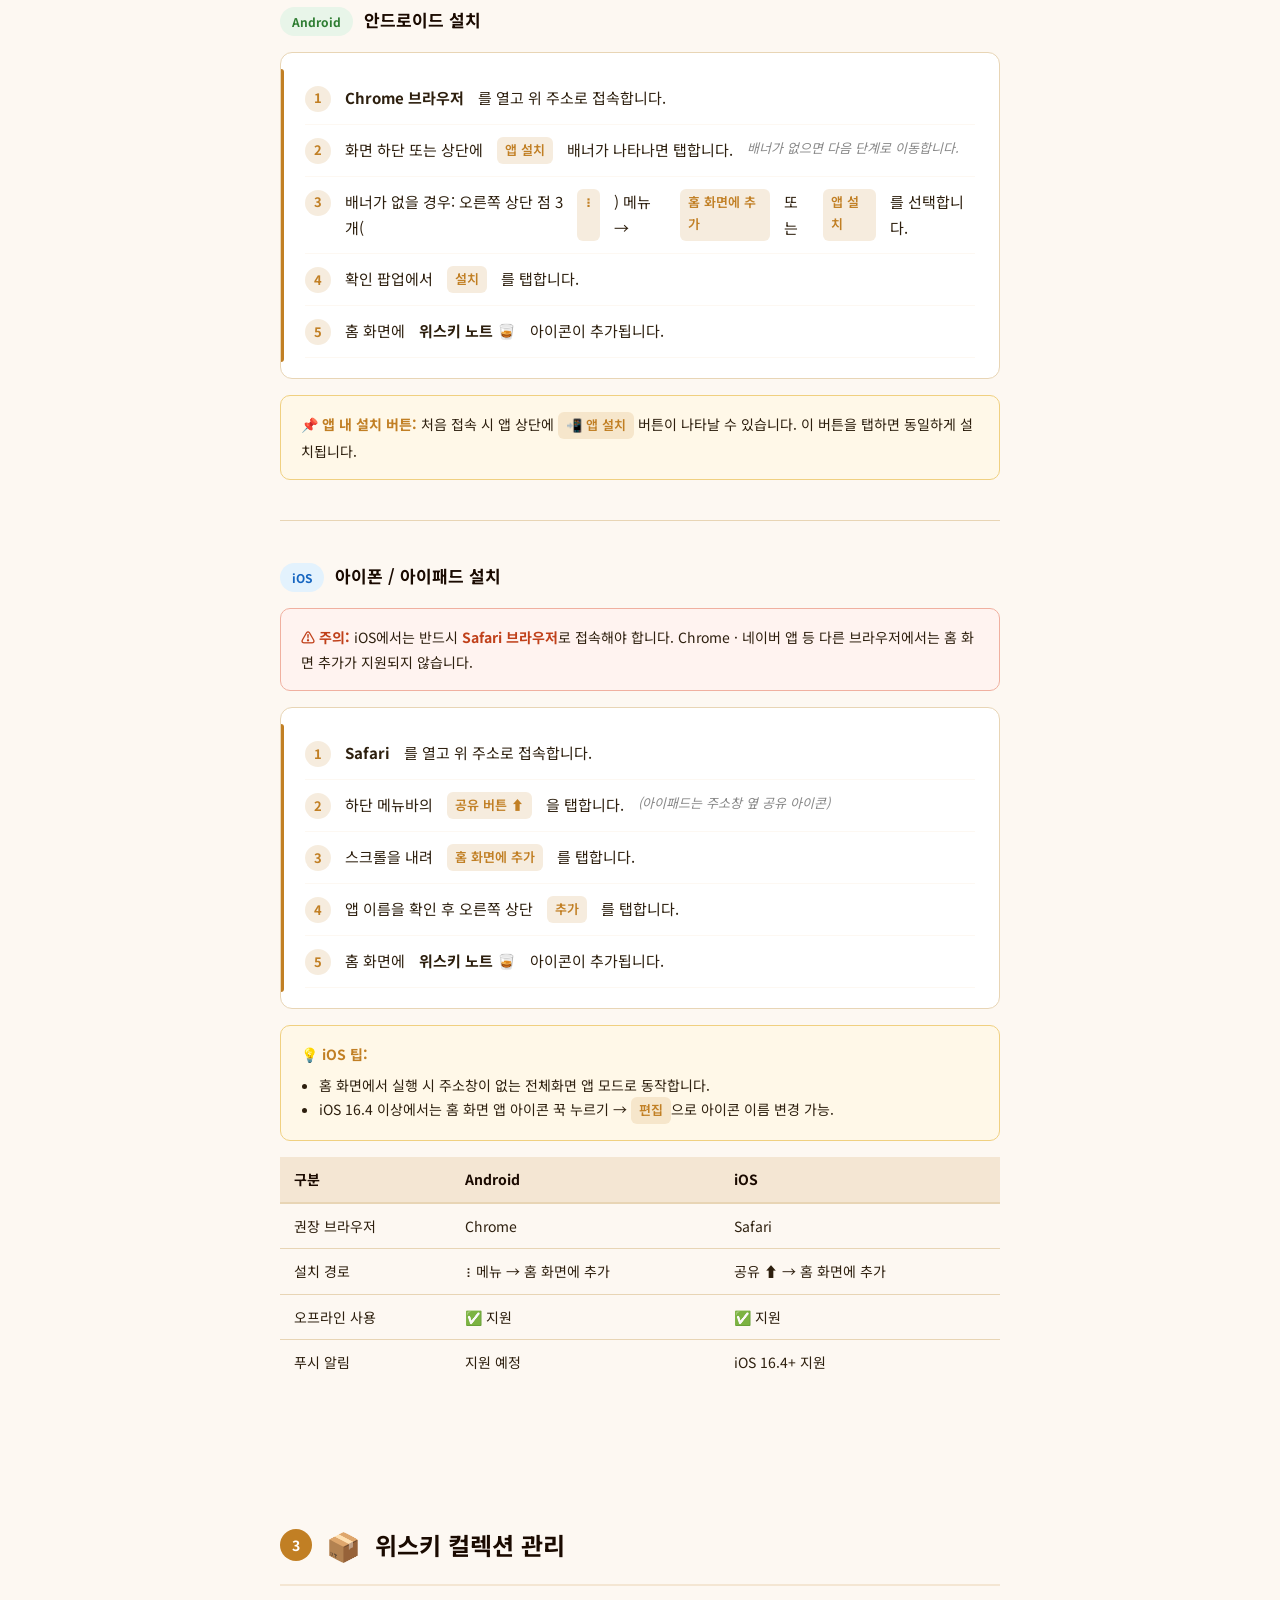
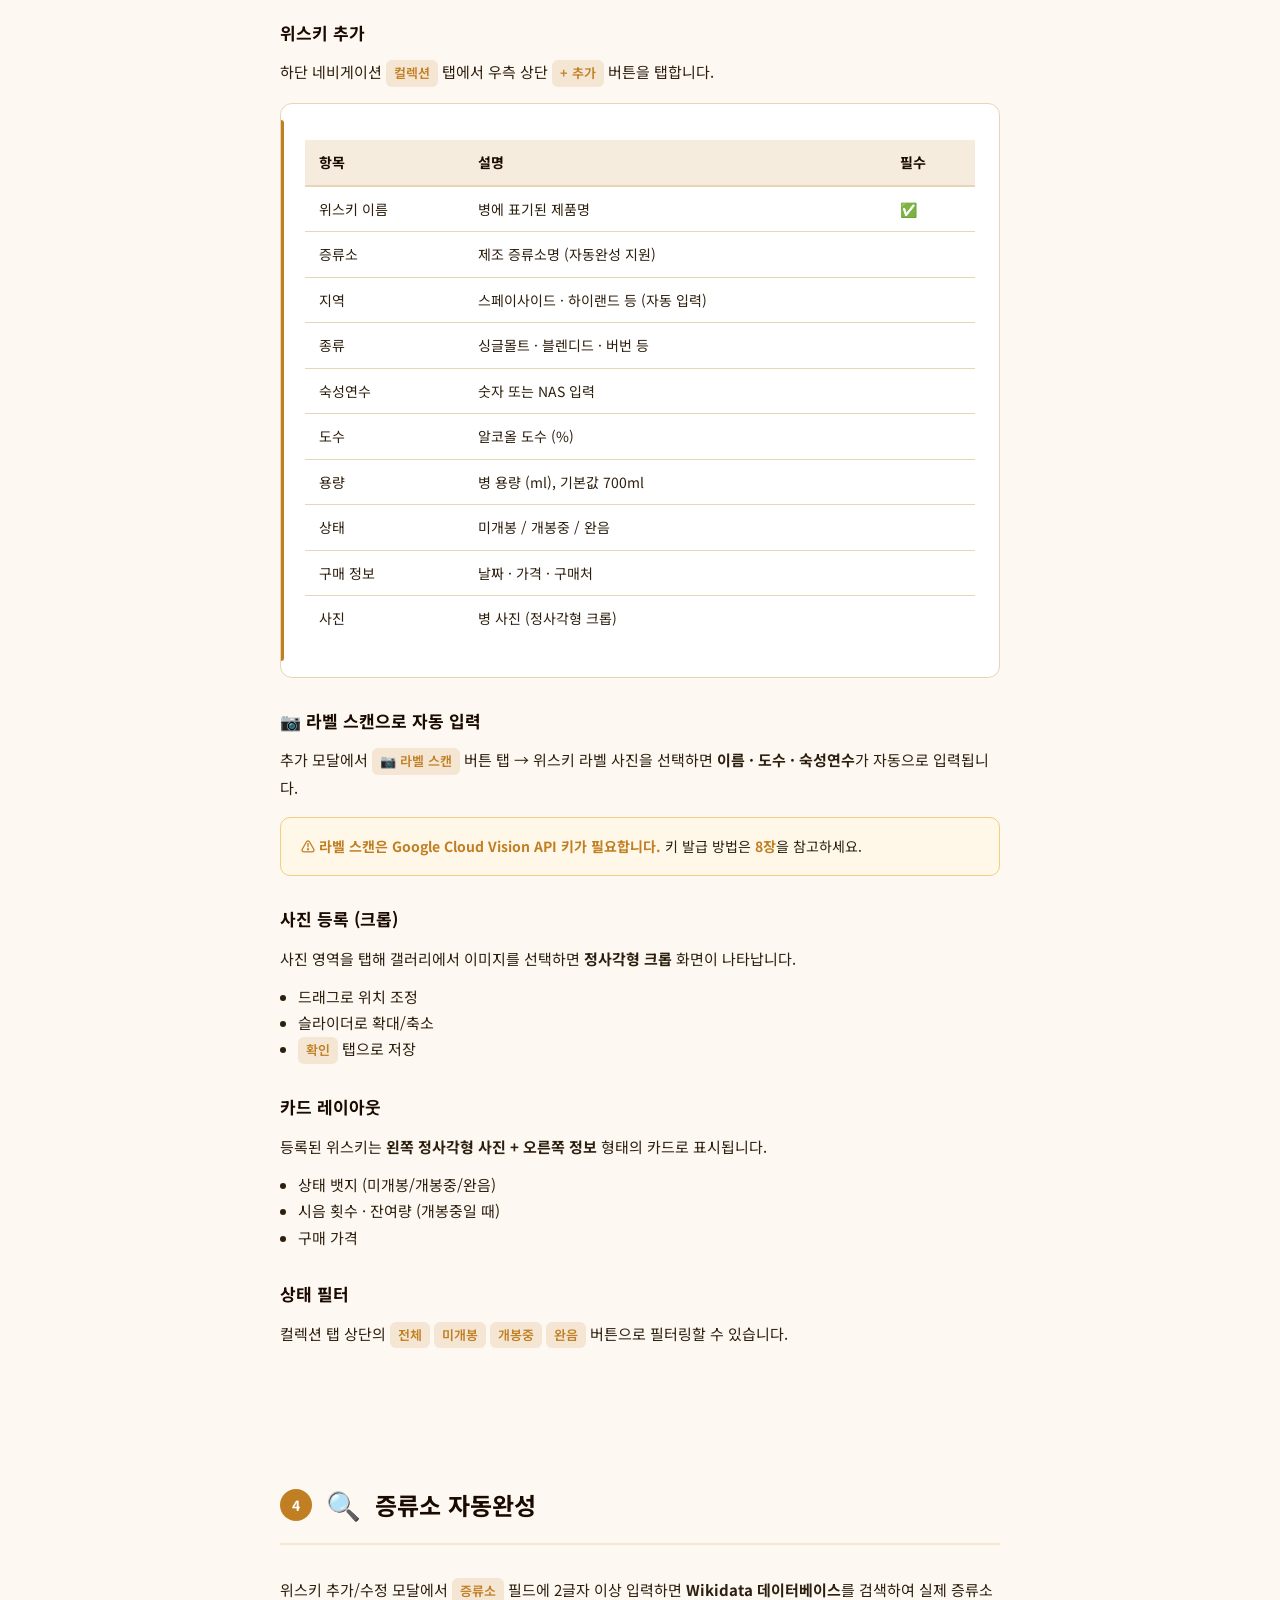
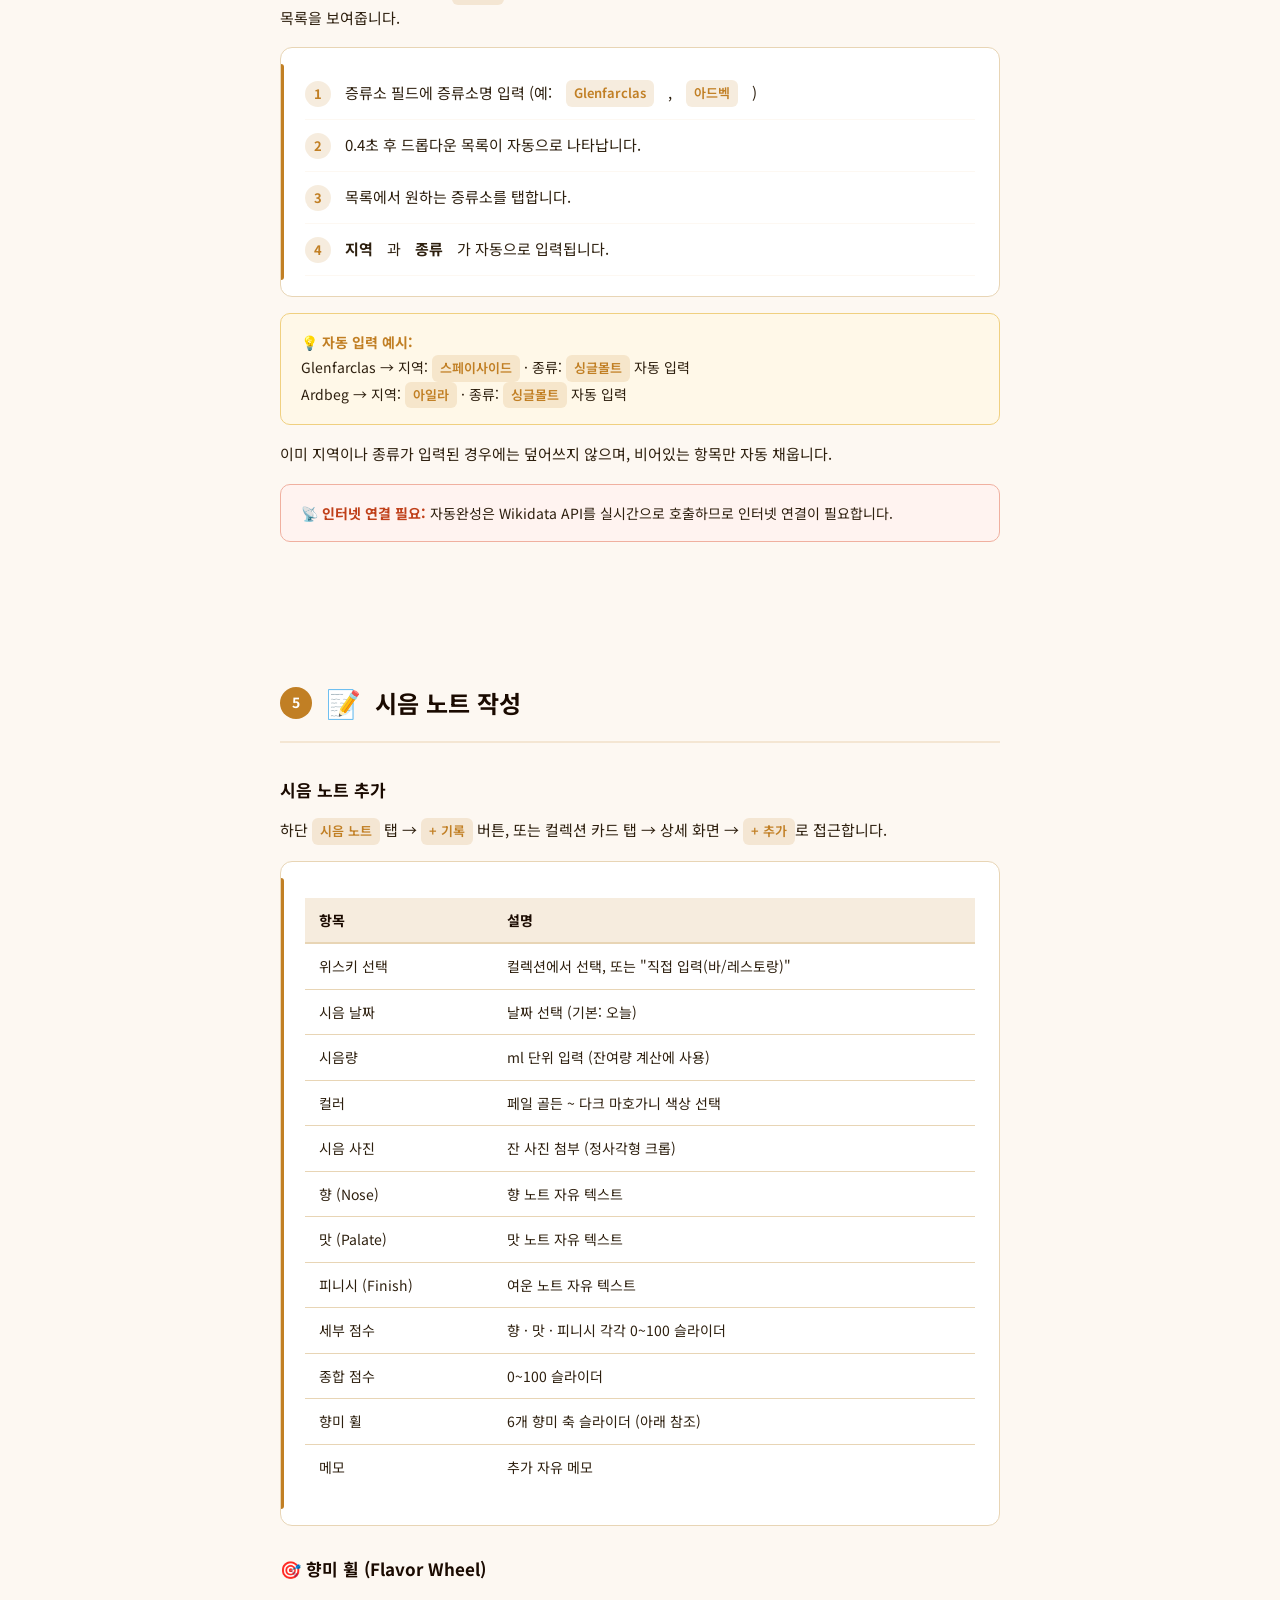
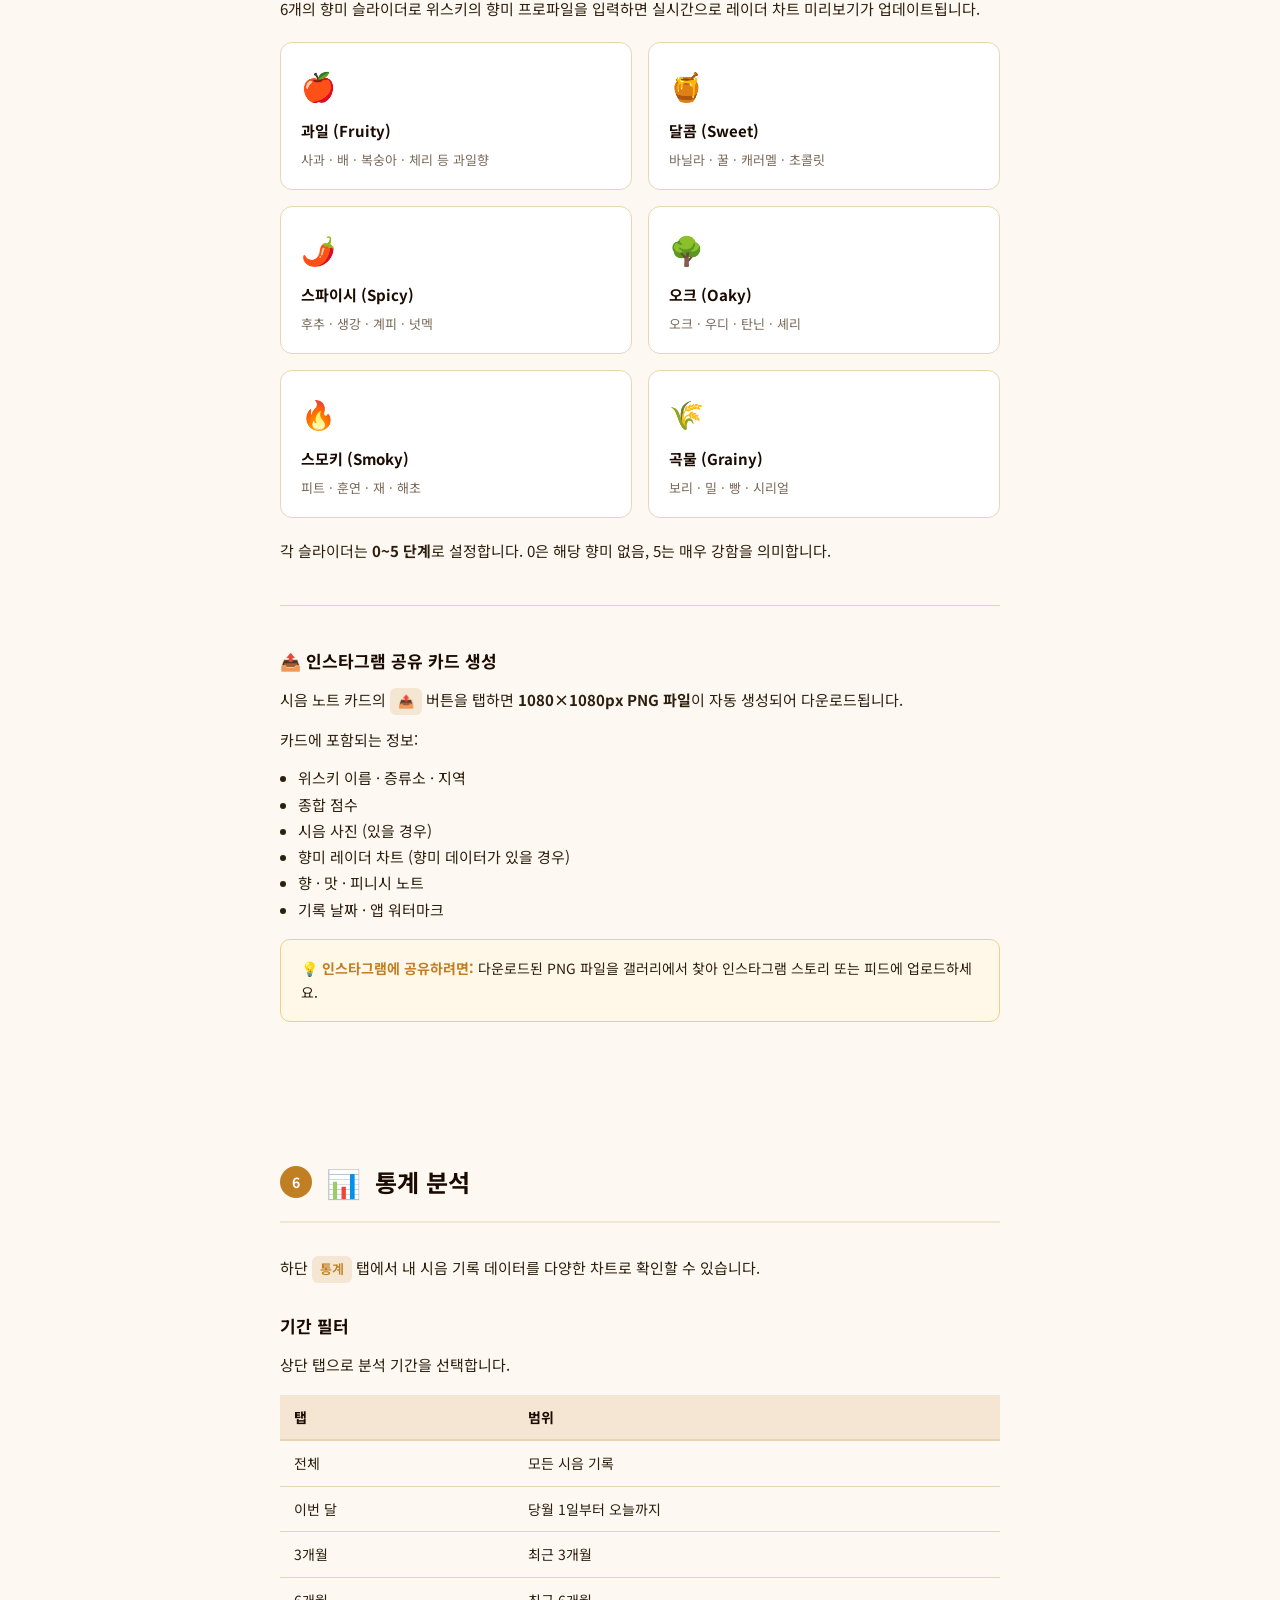
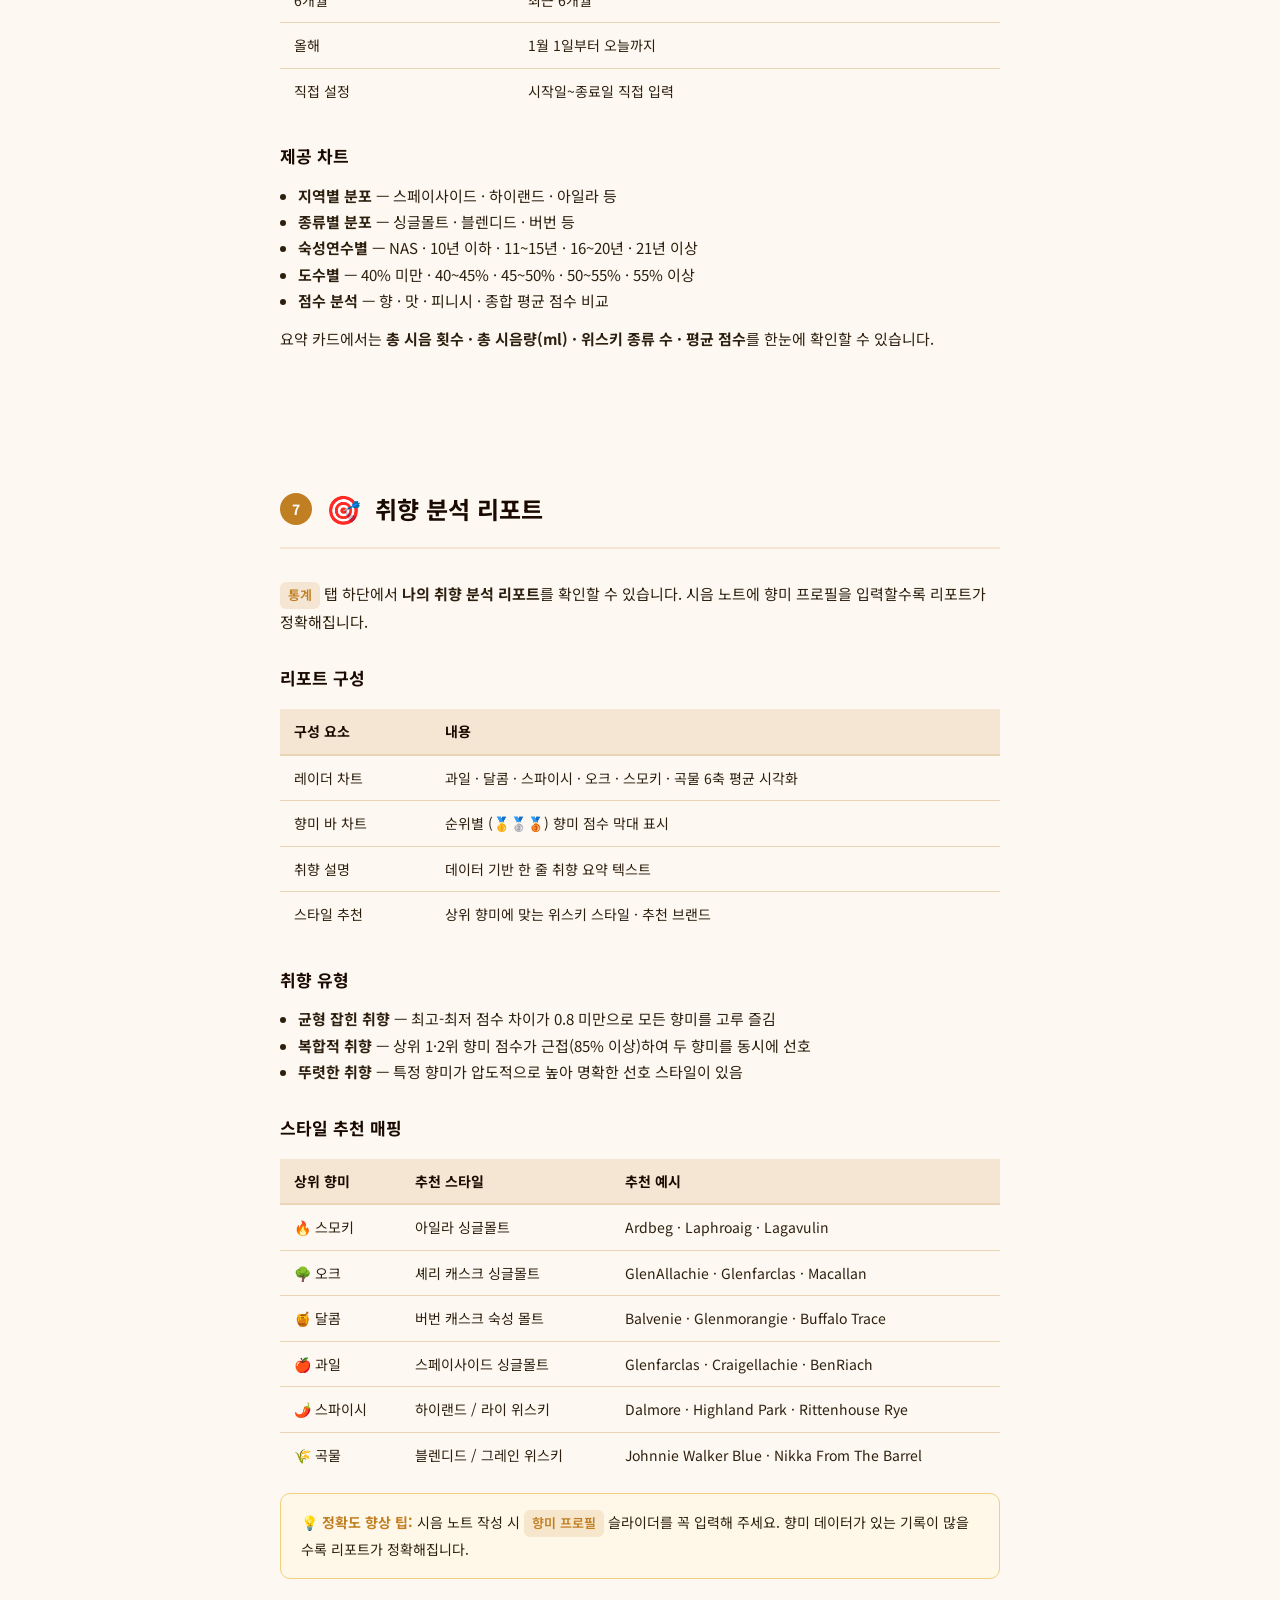
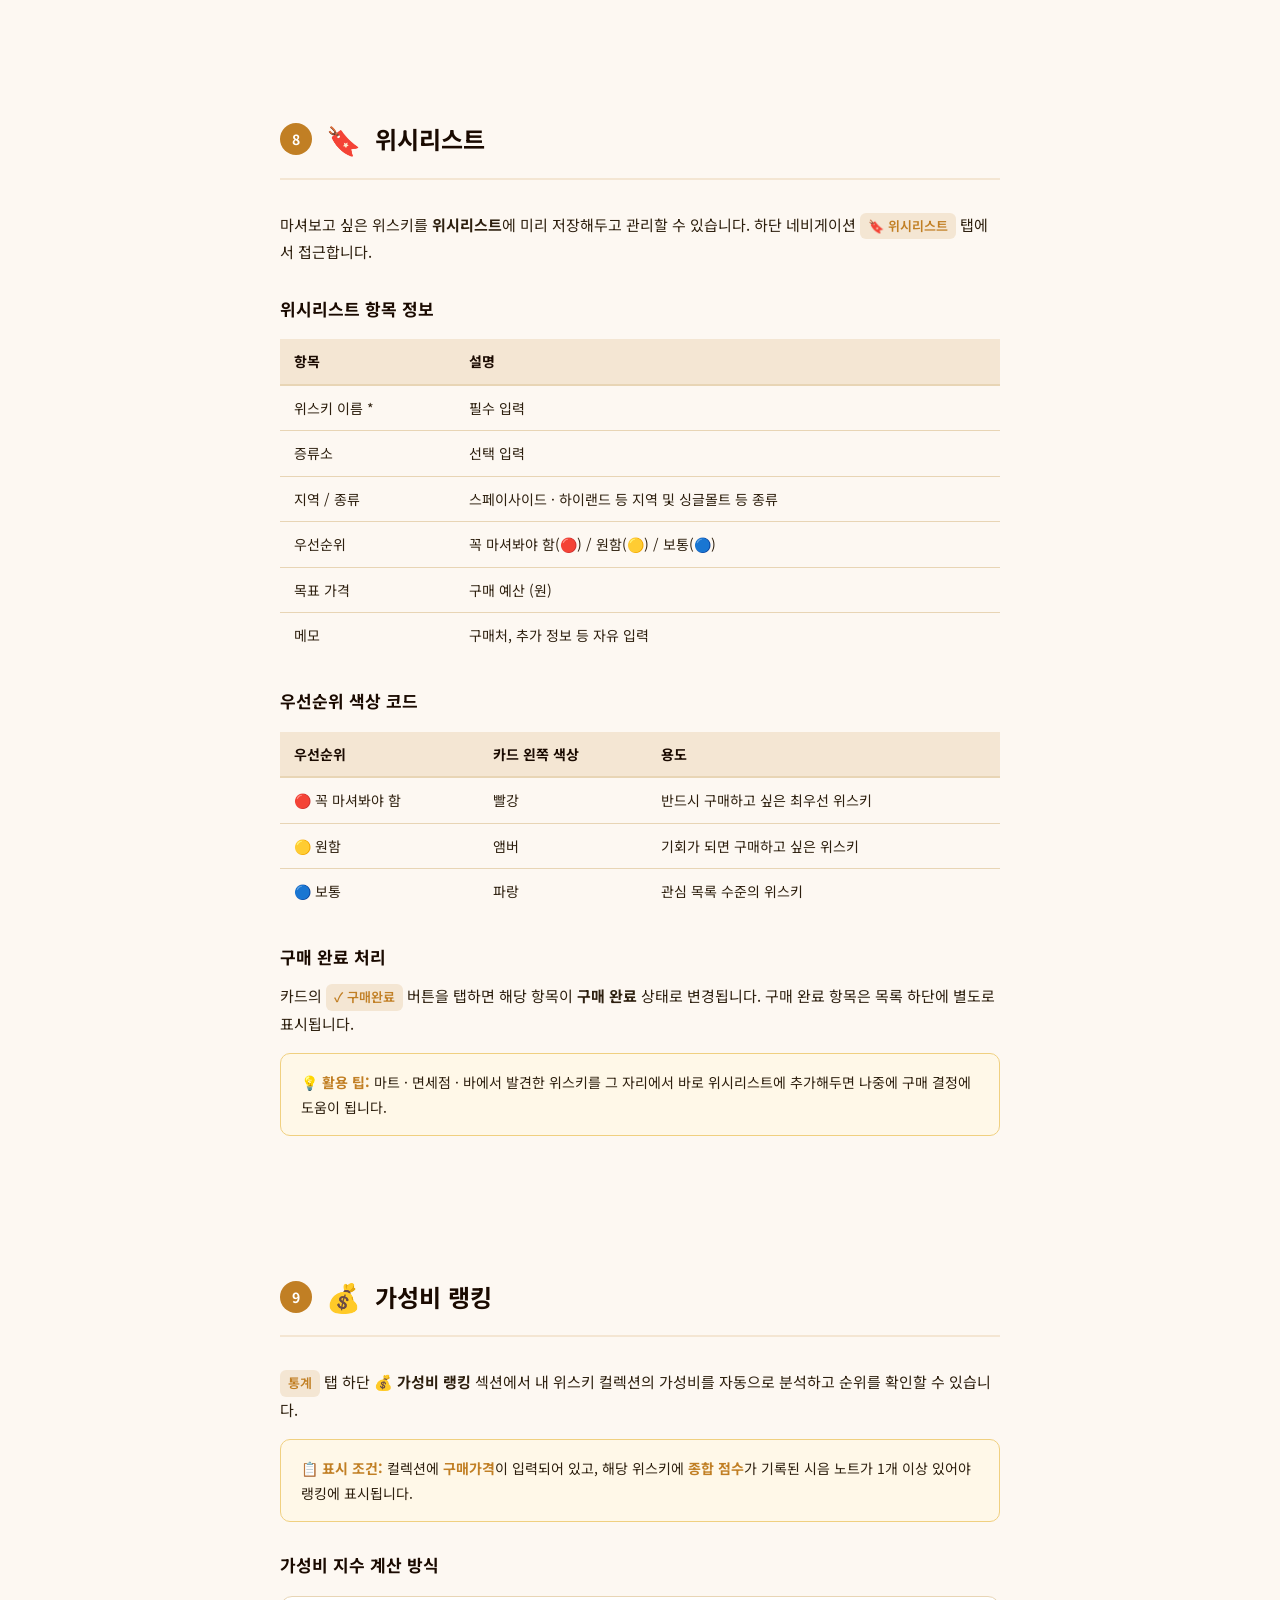
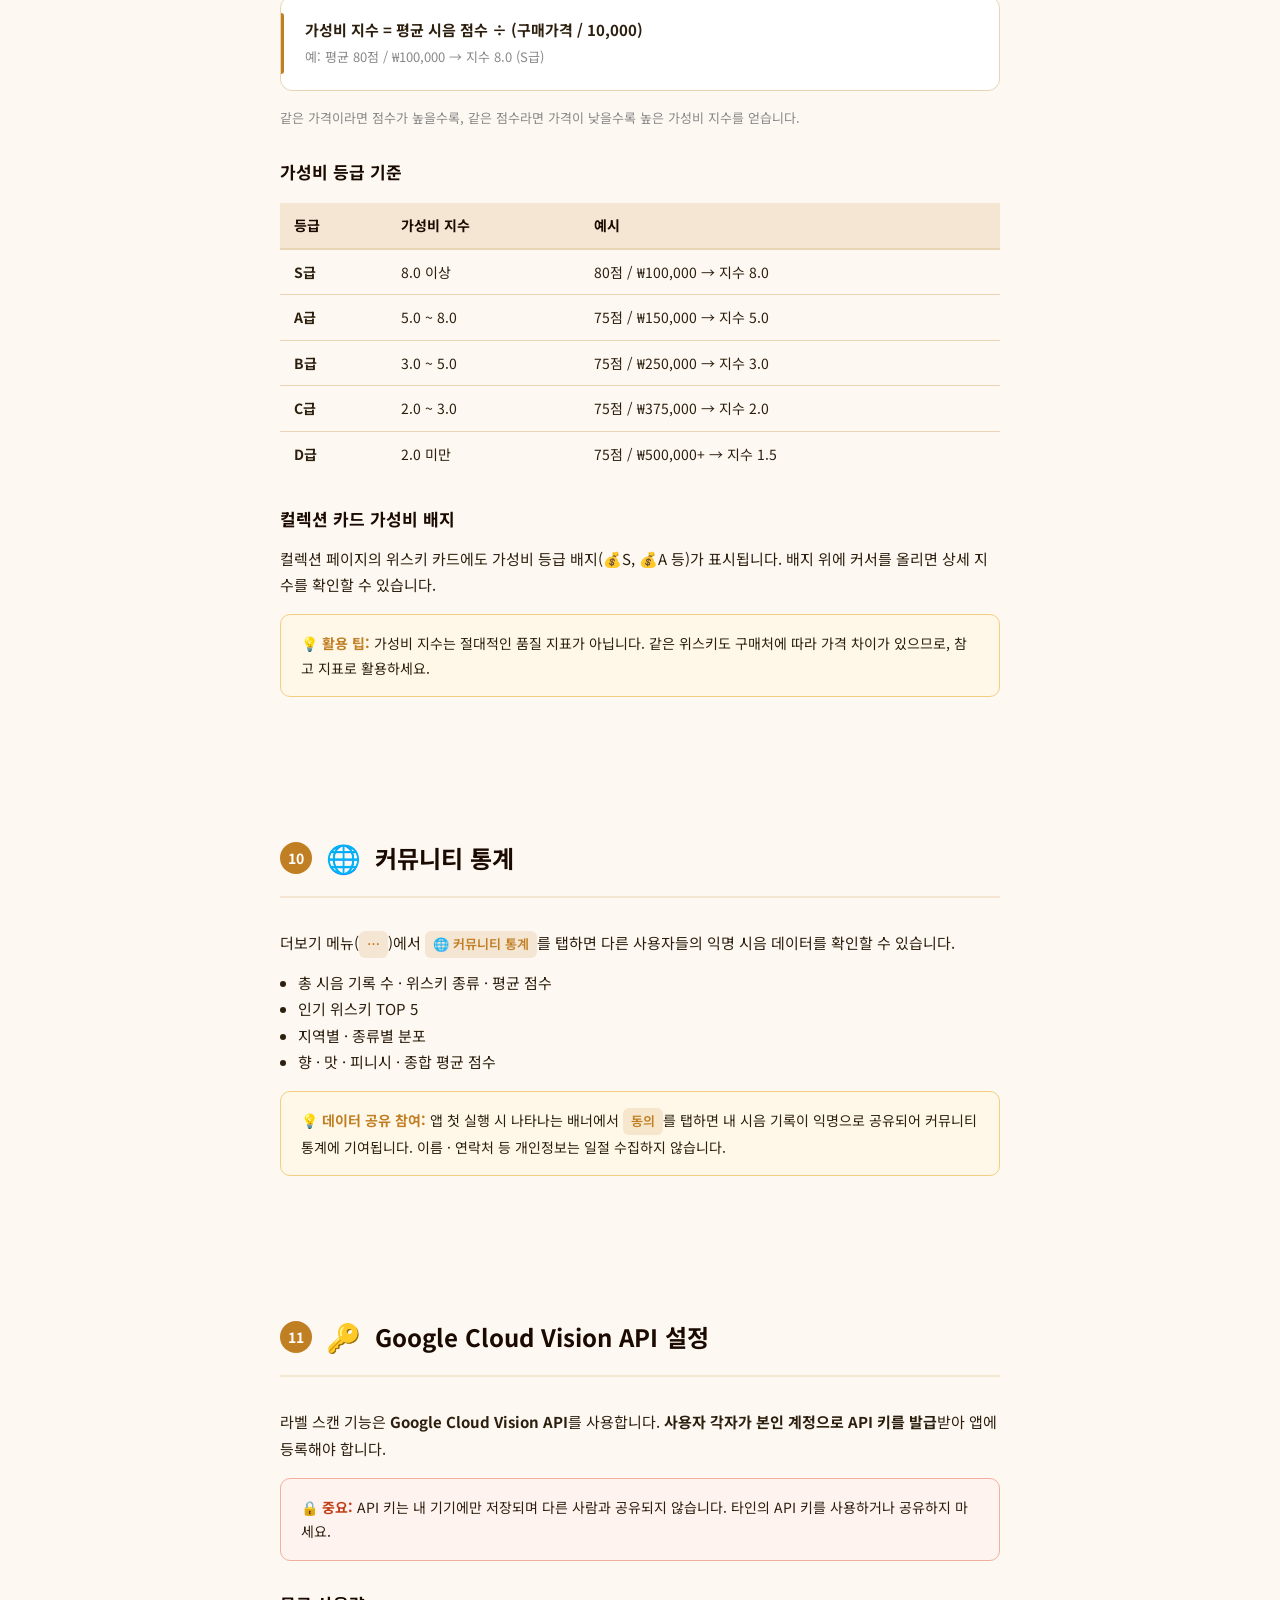
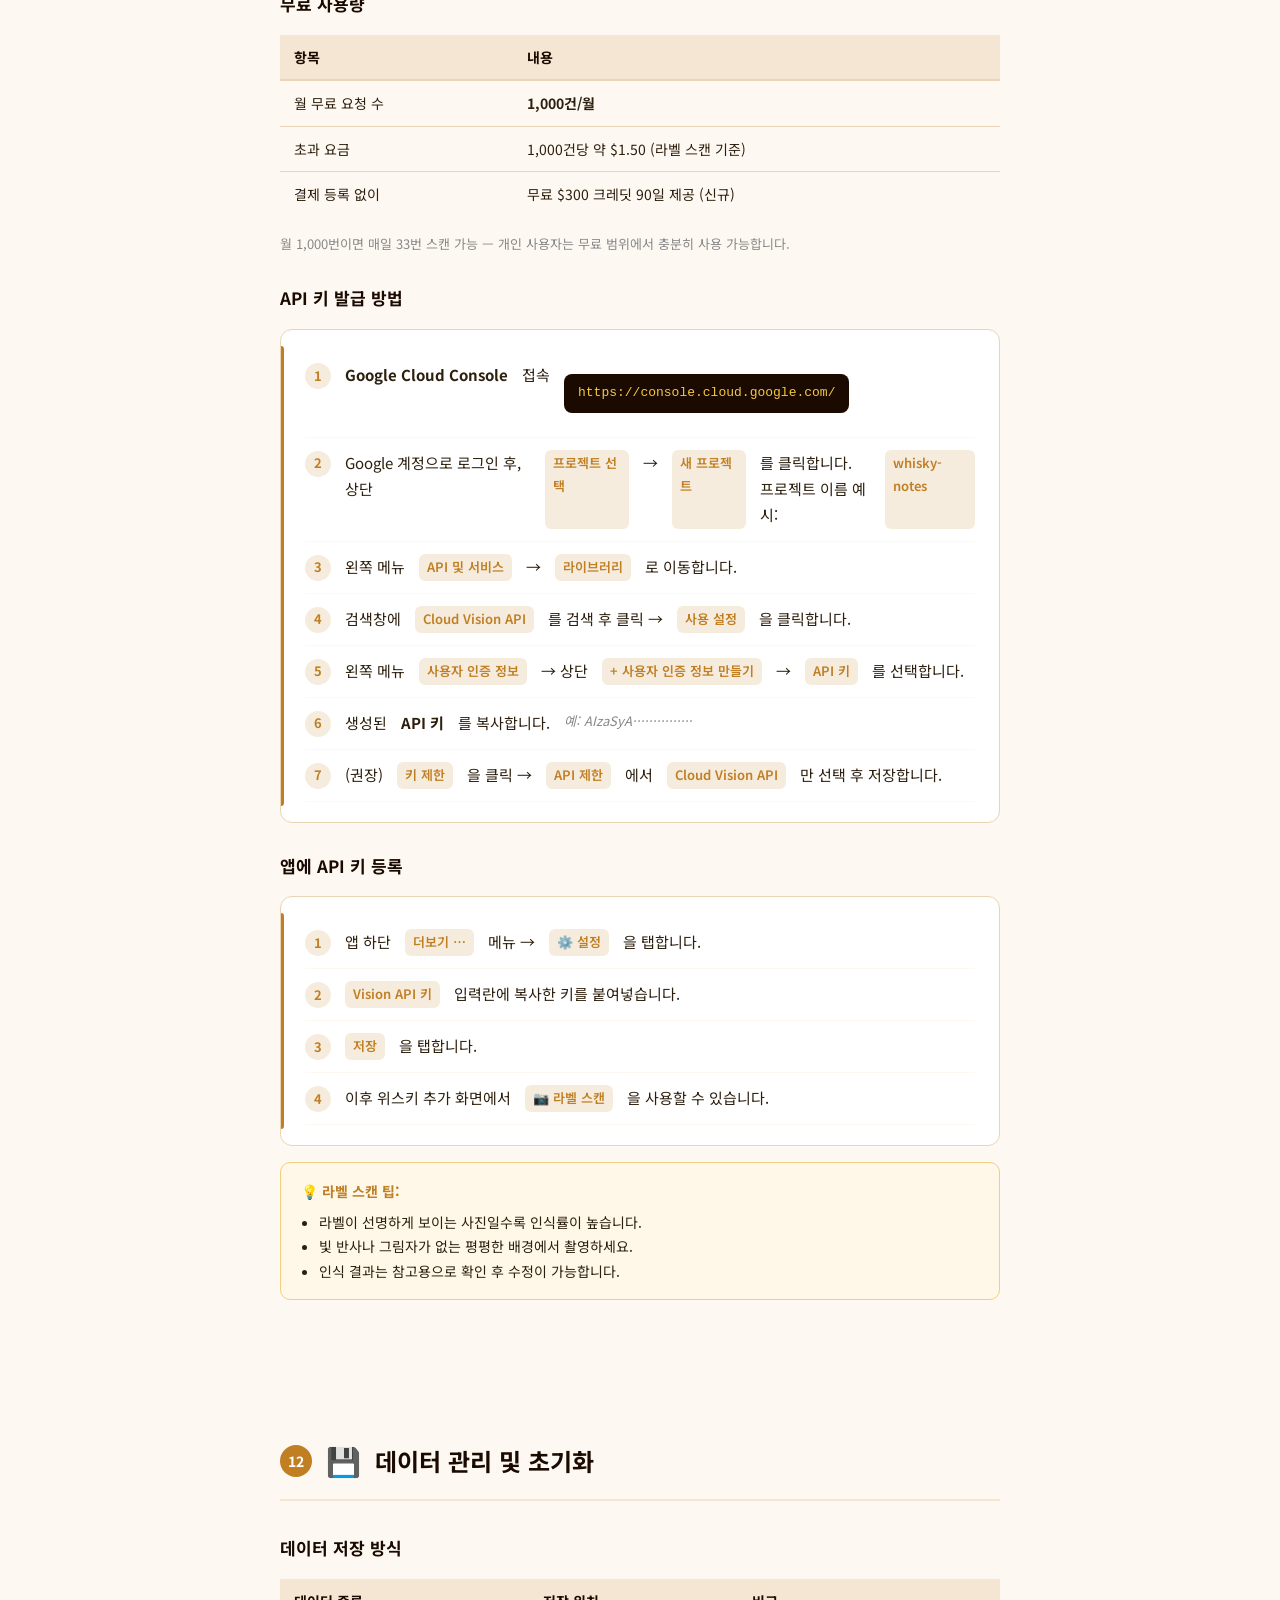
==== commit deff53f6: "feat: 가성비 랭킹 기능 추가 (Feature D) - 가성비 지수 = 평균점수 ÷ (구매가격/만원) 자동 계산 - 통계 페이지 하단 💰 가성비 랭킹 섹션 (S/A/B/C/D " ====
--- a/manual.html
+++ b/manual.html
@@ -796,11 +796,56 @@
 </div>
 
 <!-- ════════════════════════════
-     9. 커뮤니티 통계
+     9. 가성비 랭킹
 ════════════════════════════ -->
 <div class="section">
   <div class="section-header">
     <div class="section-num">9</div>
+    <span class="section-emoji">💰</span>
+    <div class="section-title">가성비 랭킹</div>
+  </div>
+
+  <p><span class="pill">통계</span> 탭 하단 <strong>💰 가성비 랭킹</strong> 섹션에서 내 위스키 컬렉션의 가성비를 자동으로 분석하고 순위를 확인할 수 있습니다.</p>
+
+  <div class="note-box">
+    <strong>📋 표시 조건:</strong> 컬렉션에 <strong>구매가격</strong>이 입력되어 있고, 해당 위스키에 <strong>종합 점수</strong>가 기록된 시음 노트가 1개 이상 있어야 랭킹에 표시됩니다.
+  </div>
+
+  <h3>가성비 지수 계산 방식</h3>
+  <div class="step-box">
+    <strong>가성비 지수 = 평균 시음 점수 ÷ (구매가격 / 10,000)</strong><br/>
+    <span style="font-size:13px;color:#888;">예: 평균 80점 / ₩100,000 → 지수 8.0 (S급)</span>
+  </div>
+  <p style="margin-top:8px;font-size:13px;color:#888;">
+    같은 가격이라면 점수가 높을수록, 같은 점수라면 가격이 낮을수록 높은 가성비 지수를 얻습니다.
+  </p>
+
+  <h3>가성비 등급 기준</h3>
+  <table>
+    <thead><tr><th>등급</th><th>가성비 지수</th><th>예시</th></tr></thead>
+    <tbody>
+      <tr><td><strong>S급</strong></td><td>8.0 이상</td><td>80점 / ₩100,000 → 지수 8.0</td></tr>
+      <tr><td><strong>A급</strong></td><td>5.0 ~ 8.0</td><td>75점 / ₩150,000 → 지수 5.0</td></tr>
+      <tr><td><strong>B급</strong></td><td>3.0 ~ 5.0</td><td>75점 / ₩250,000 → 지수 3.0</td></tr>
+      <tr><td><strong>C급</strong></td><td>2.0 ~ 3.0</td><td>75점 / ₩375,000 → 지수 2.0</td></tr>
+      <tr><td><strong>D급</strong></td><td>2.0 미만</td><td>75점 / ₩500,000+ → 지수 1.5</td></tr>
+    </tbody>
+  </table>
+
+  <h3>컬렉션 카드 가성비 배지</h3>
+  <p>컬렉션 페이지의 위스키 카드에도 가성비 등급 배지(💰S, 💰A 등)가 표시됩니다. 배지 위에 커서를 올리면 상세 지수를 확인할 수 있습니다.</p>
+
+  <div class="note-box">
+    <strong>💡 활용 팁:</strong> 가성비 지수는 절대적인 품질 지표가 아닙니다. 같은 위스키도 구매처에 따라 가격 차이가 있으므로, 참고 지표로 활용하세요.
+  </div>
+</div>
+
+<!-- ════════════════════════════
+     10. 커뮤니티 통계
+════════════════════════════ -->
+<div class="section">
+  <div class="section-header">
+    <div class="section-num">10</div>
     <span class="section-emoji">🌐</span>
     <div class="section-title">커뮤니티 통계</div>
   </div>
@@ -824,7 +869,7 @@
 ════════════════════════════ -->
 <div class="section page-break">
   <div class="section-header">
-    <div class="section-num">10</div>
+    <div class="section-num">11</div>
     <span class="section-emoji">🔑</span>
     <div class="section-title">Google Cloud Vision API 설정</div>
   </div>
@@ -887,7 +932,7 @@
 ════════════════════════════ -->
 <div class="section">
   <div class="section-header">
-    <div class="section-num">11</div>
+    <div class="section-num">12</div>
     <span class="section-emoji">💾</span>
     <div class="section-title">데이터 관리 및 초기화</div>
   </div>
@@ -915,7 +960,7 @@
 ════════════════════════════ -->
 <div class="section page-break">
   <div class="section-header">
-    <div class="section-num">12</div>
+    <div class="section-num">13</div>
     <span class="section-emoji">❓</span>
     <div class="section-title">자주 묻는 질문 (FAQ)</div>
   </div>
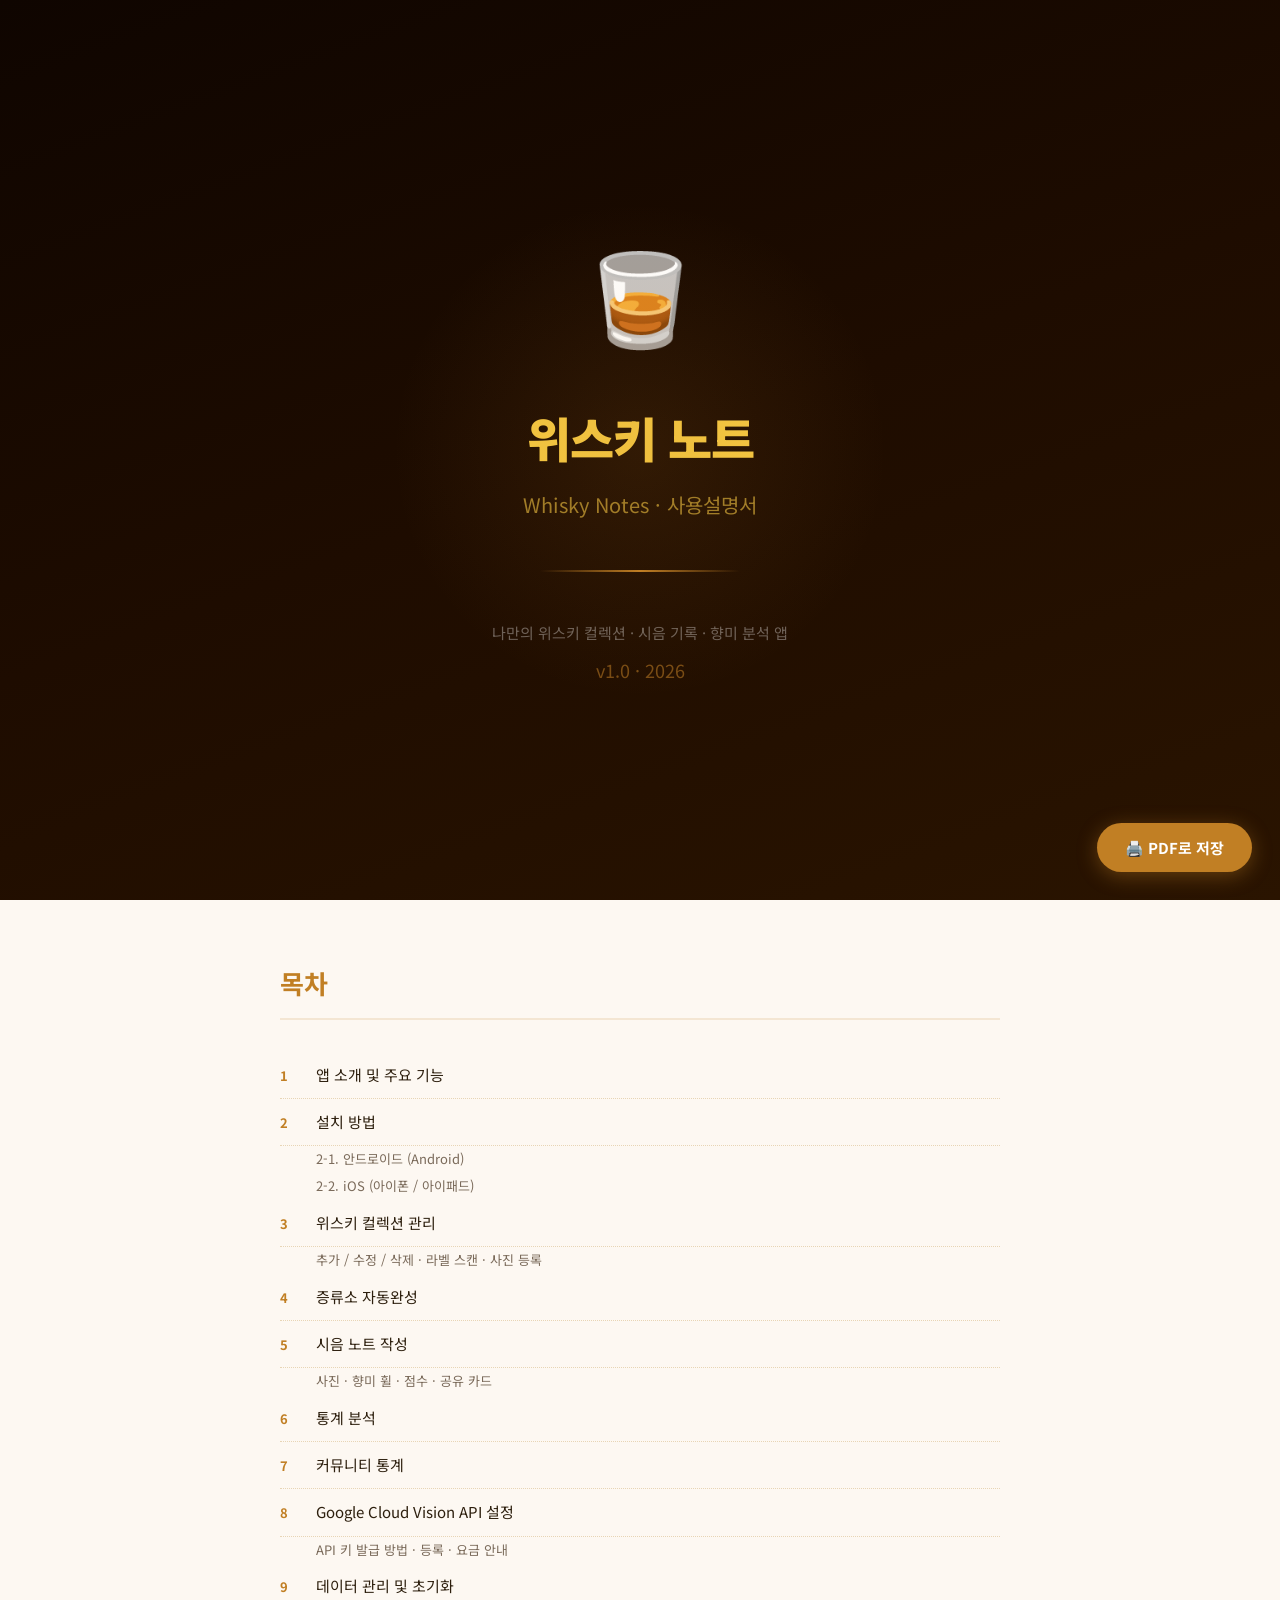
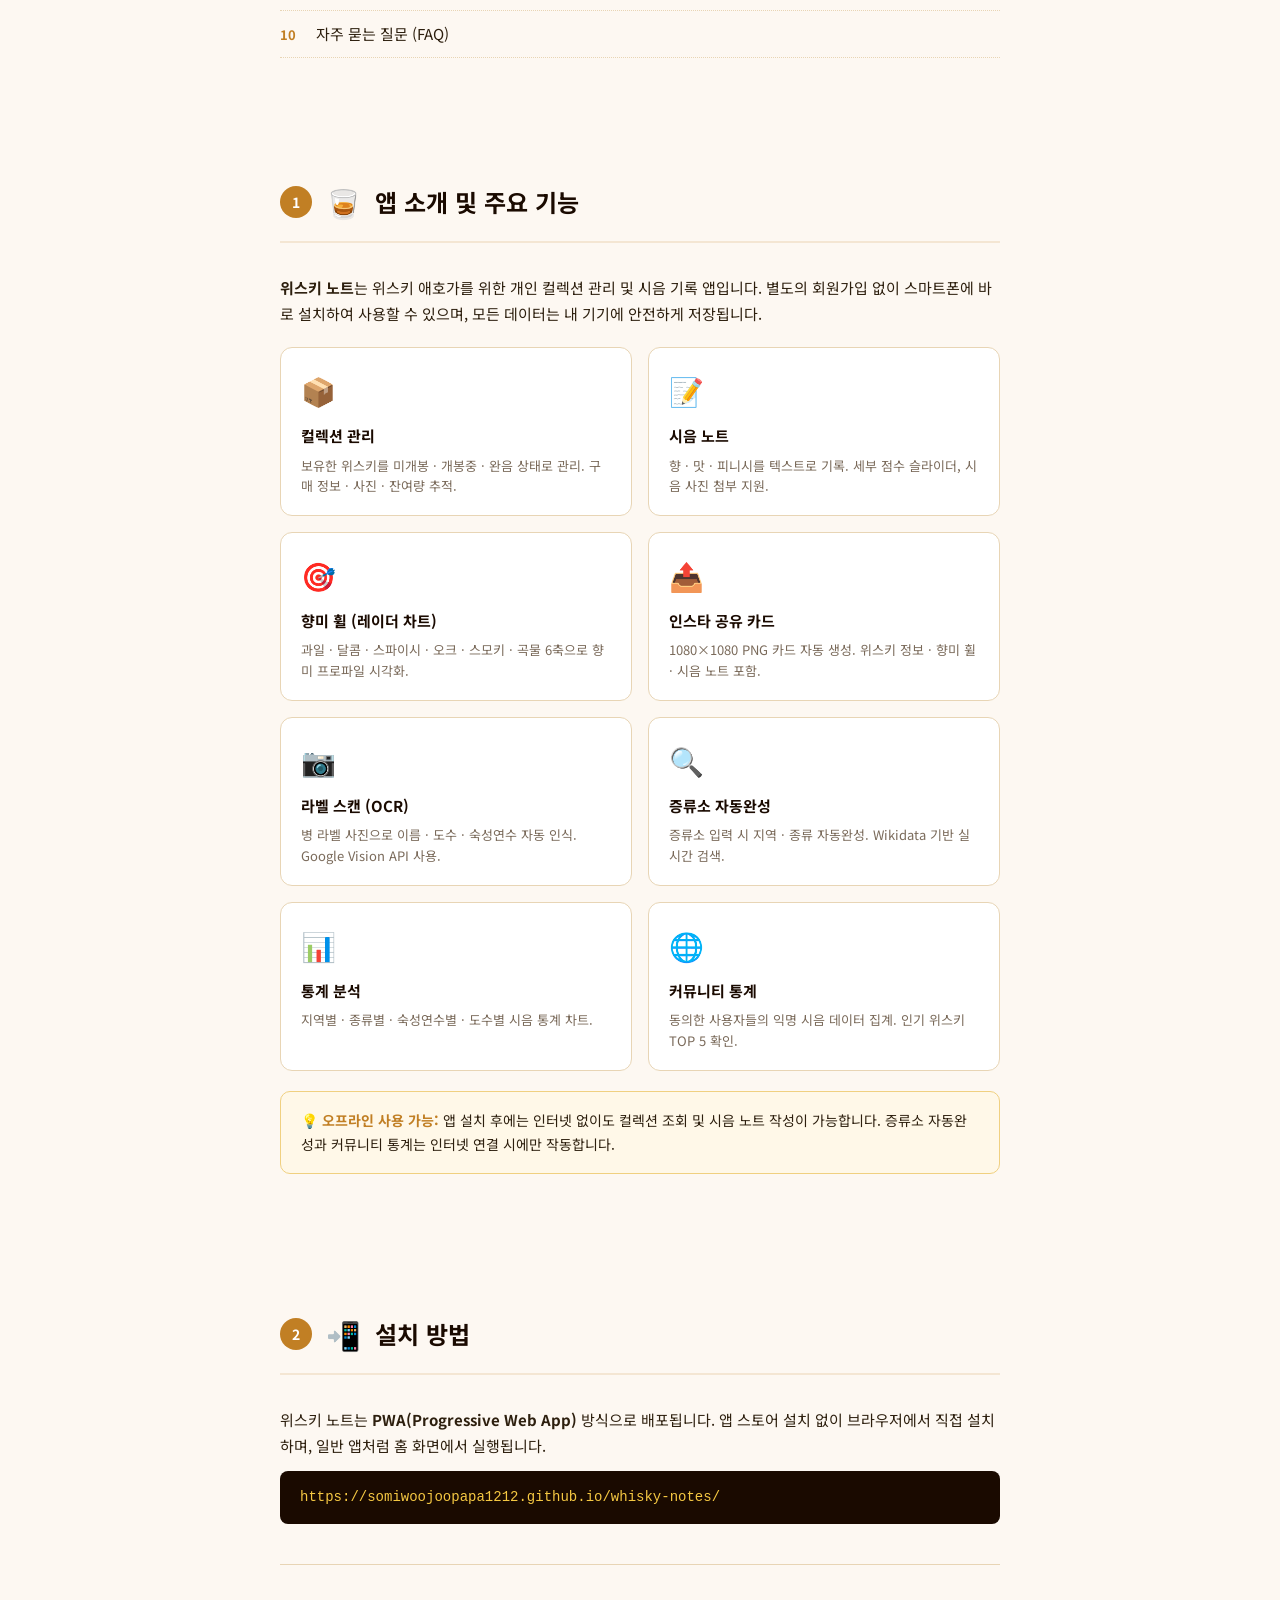
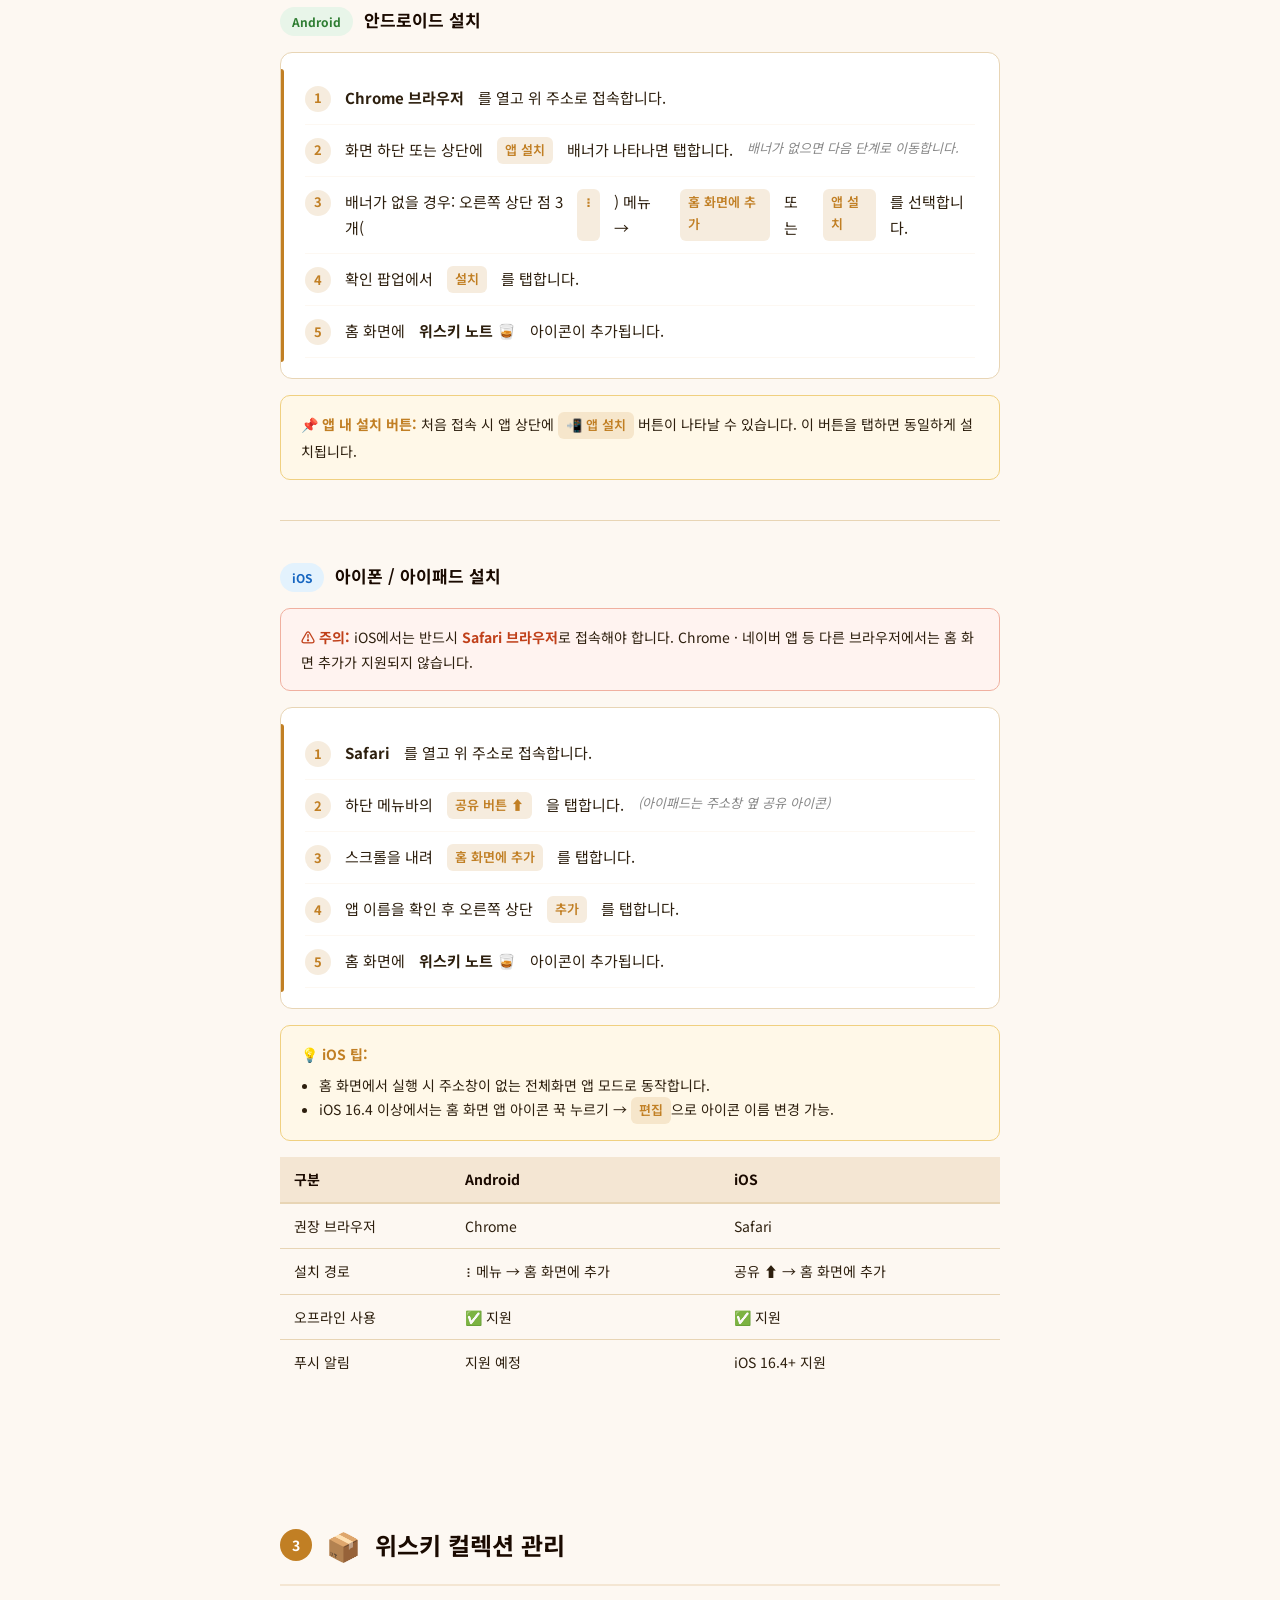
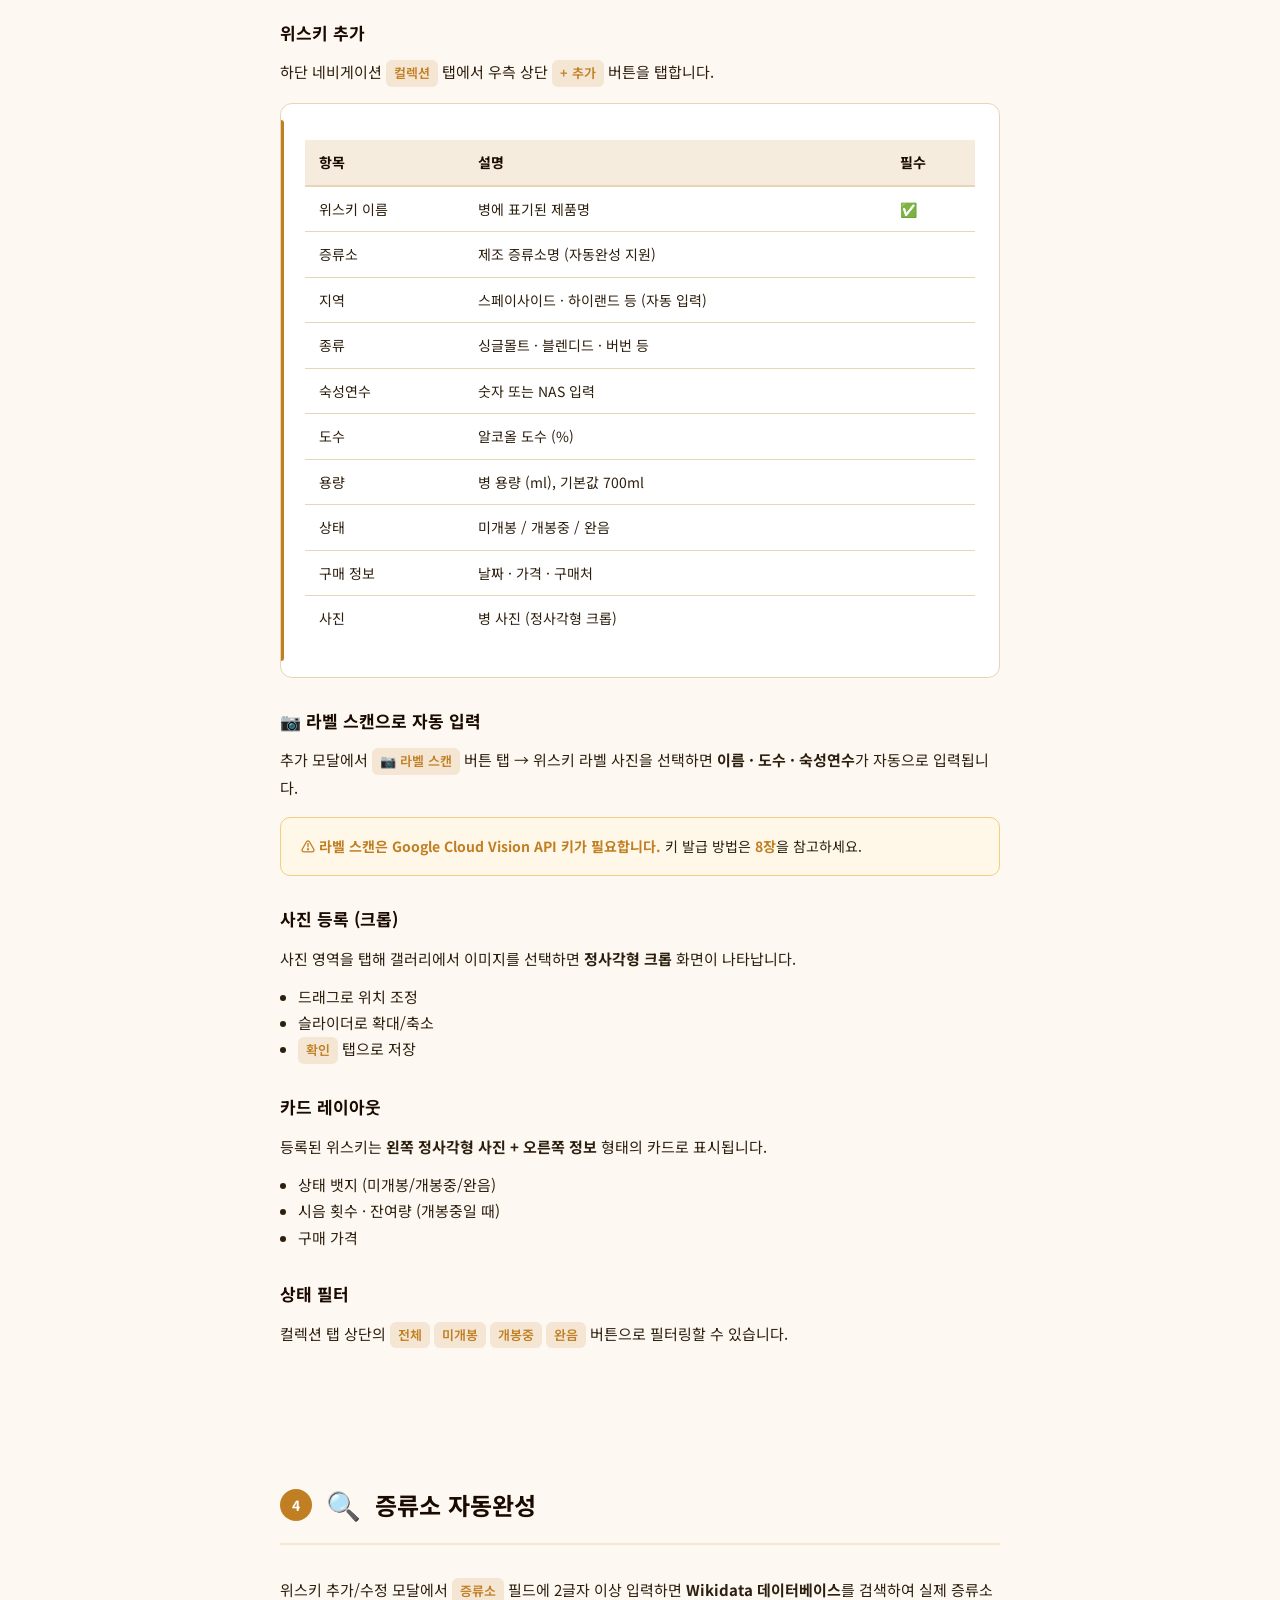
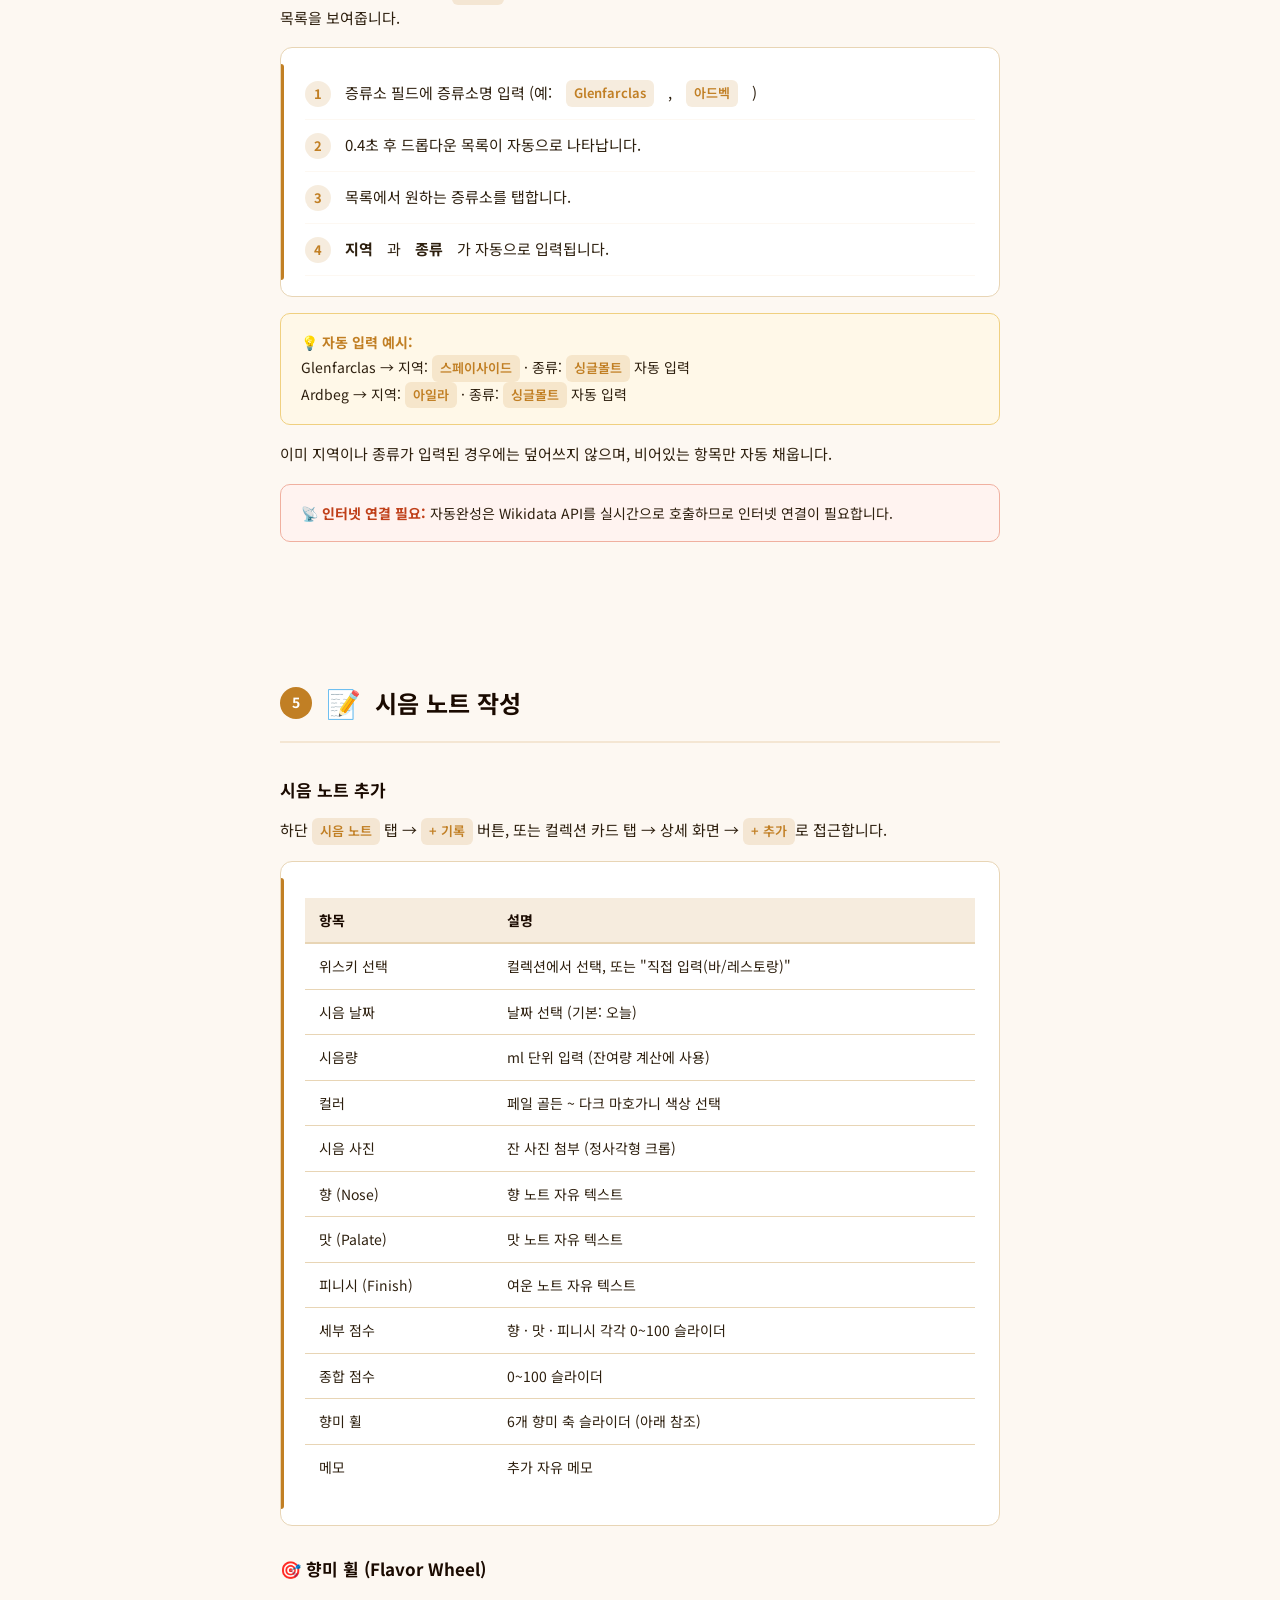
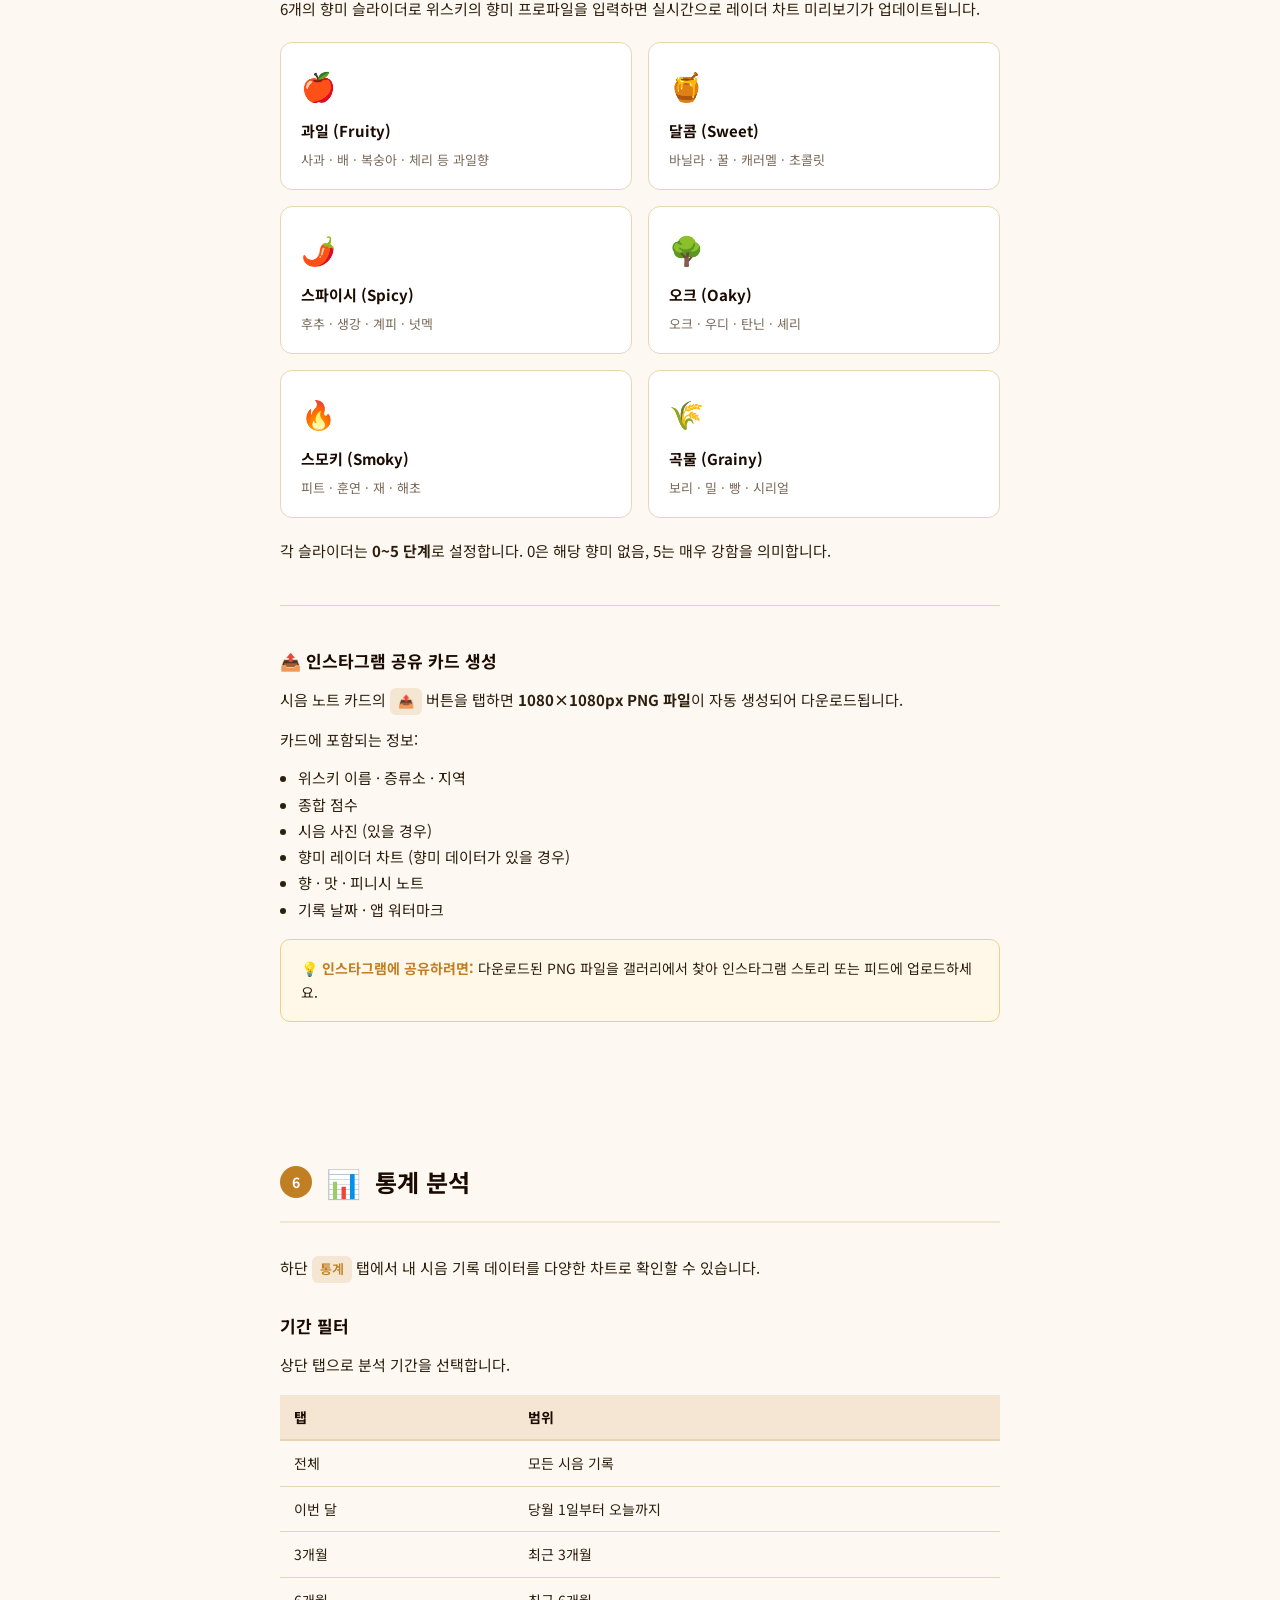
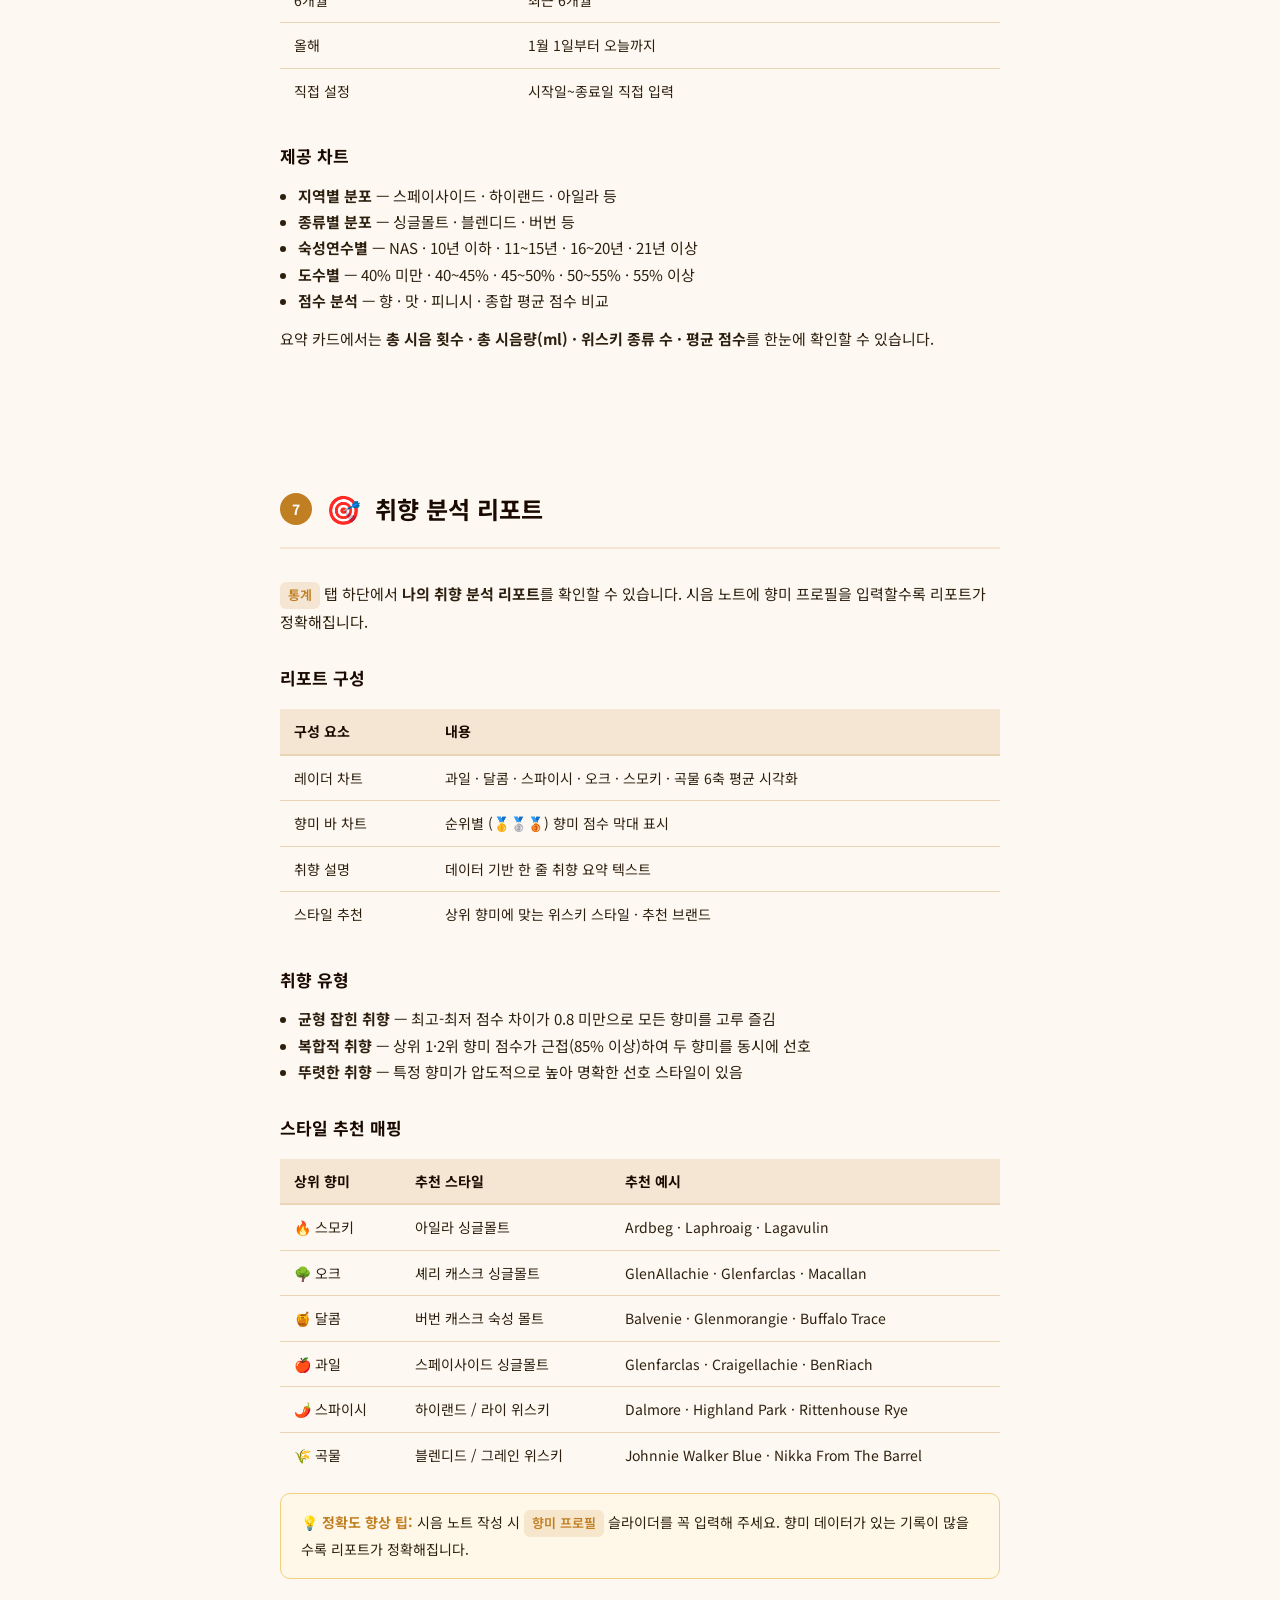
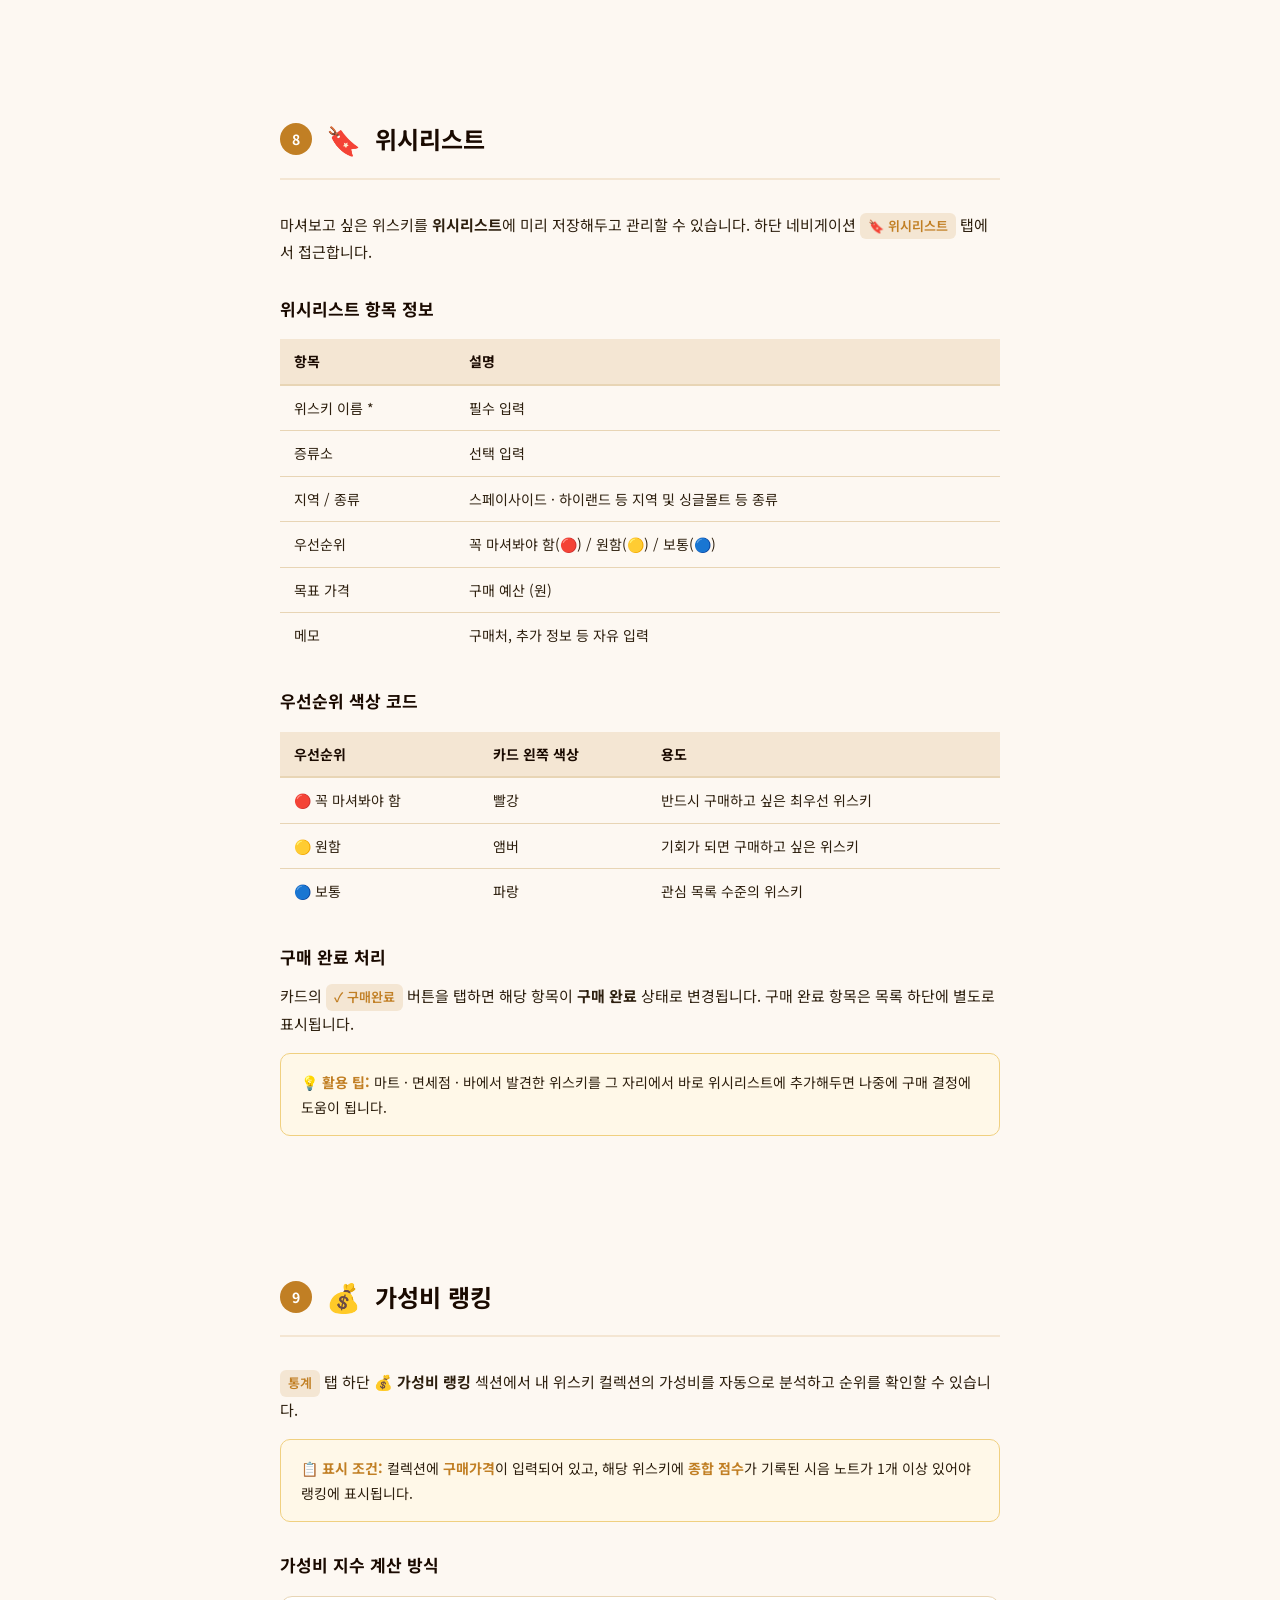
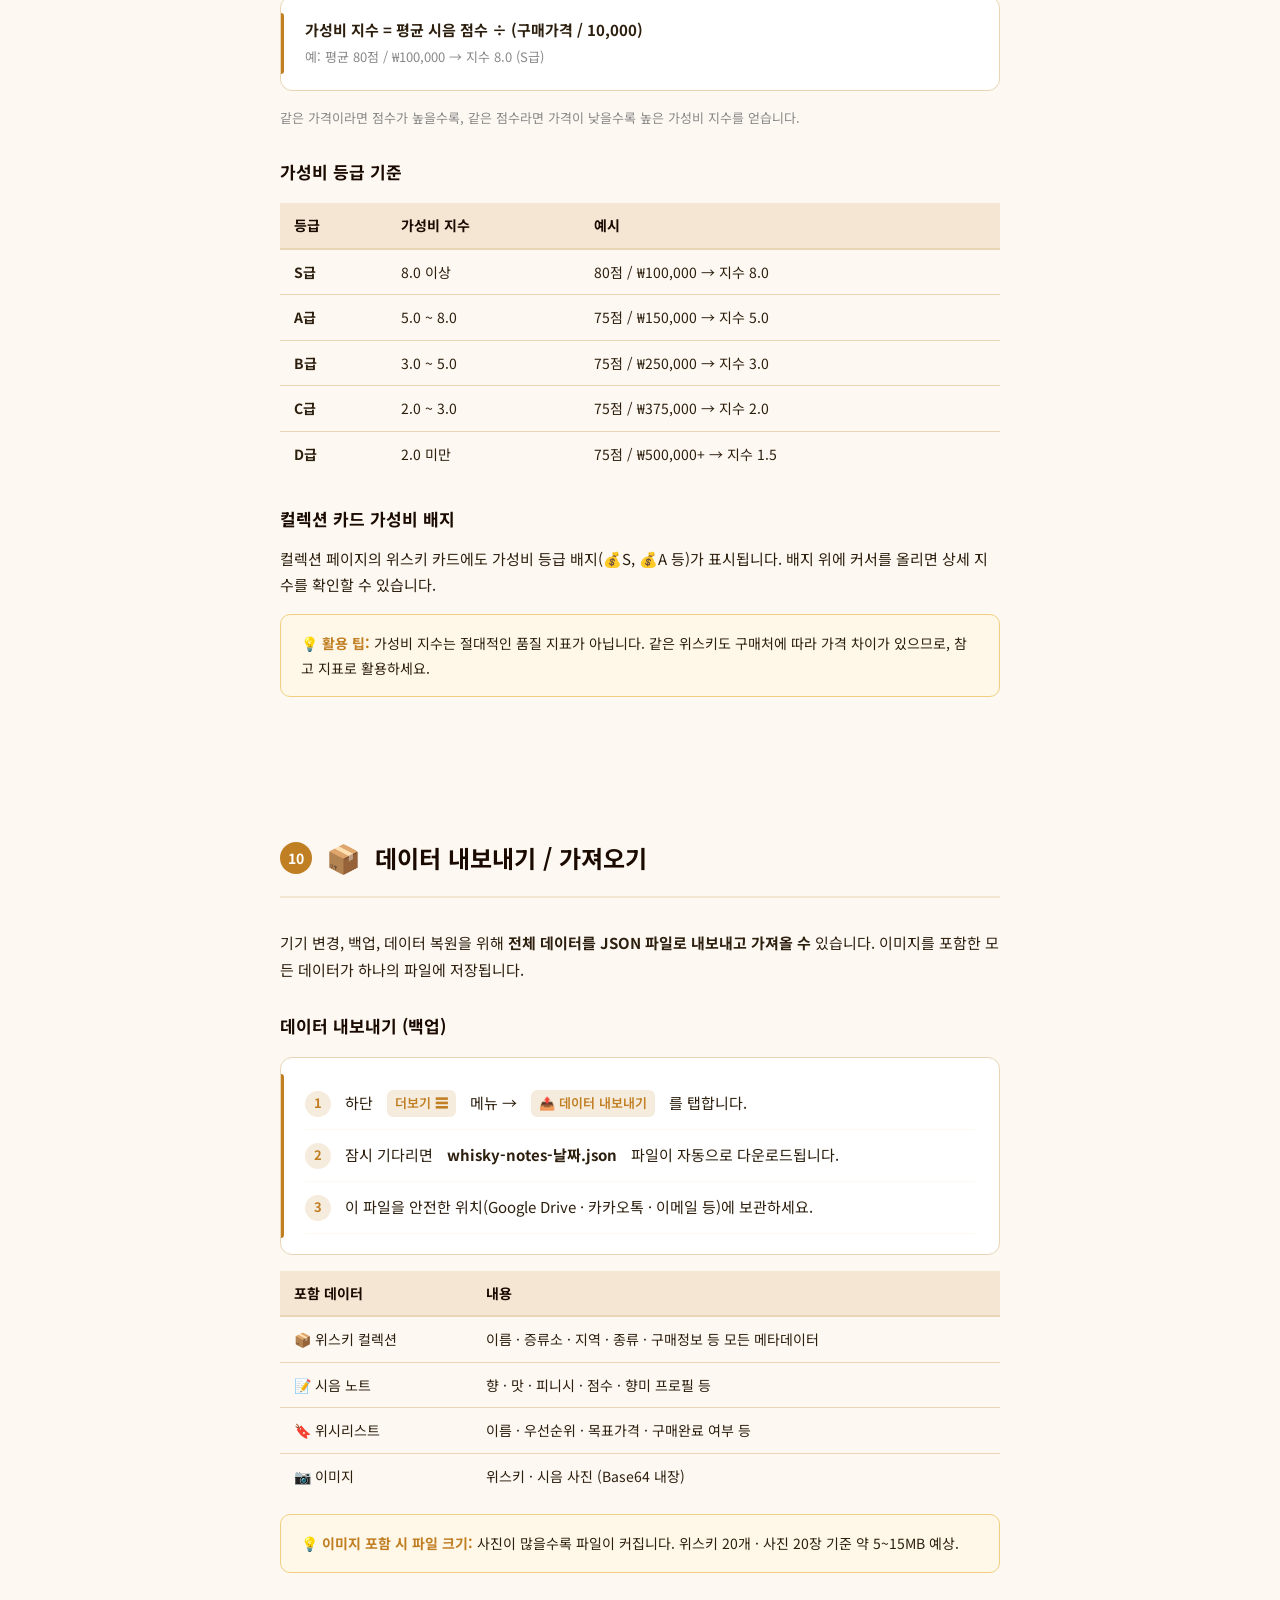
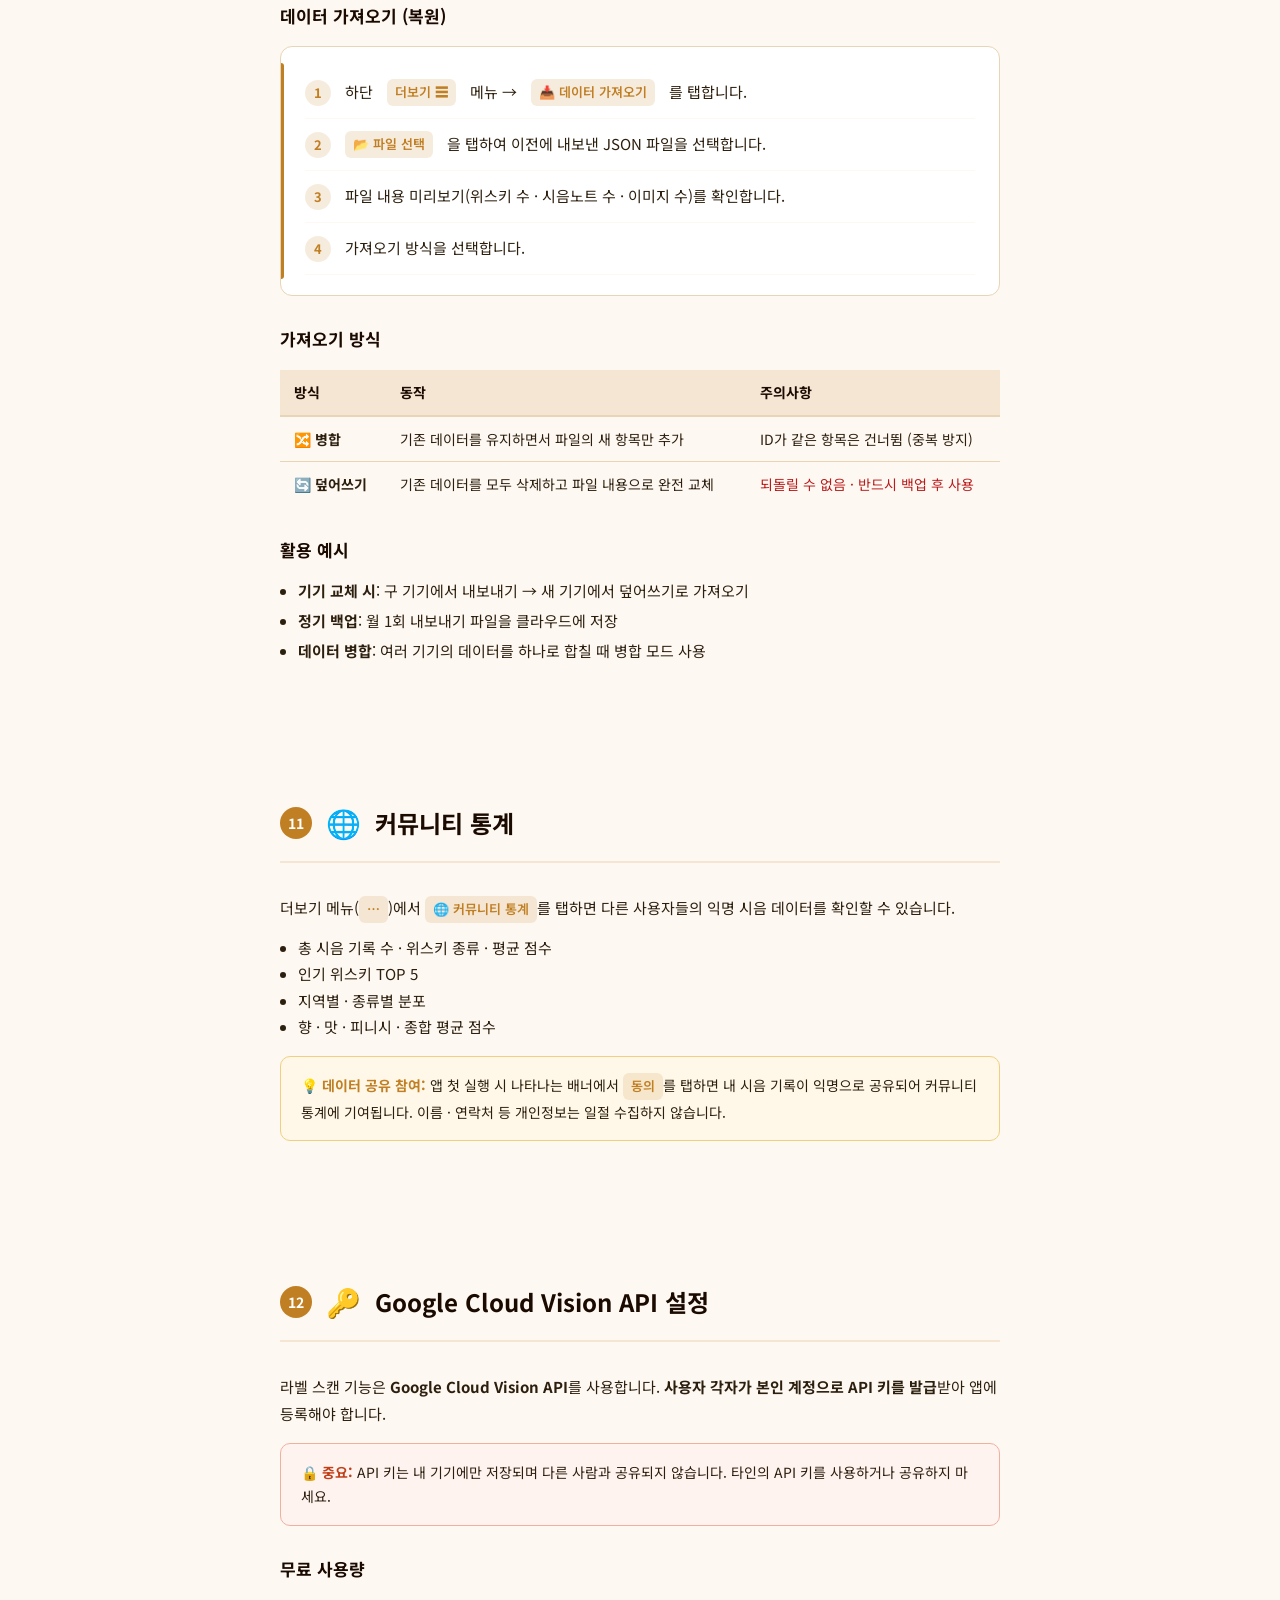
==== commit 3644321c: "feat: 데이터 내보내기/가져오기 기능 추가 (Feature E) - 전체 데이터(위스키·시음노트·위시리스트·이미지) JSON 내보내기 - 병합 모드: 기존 데이터 유지하며 새 " ====
--- a/manual.html
+++ b/manual.html
@@ -841,11 +841,81 @@
 </div>
 
 <!-- ════════════════════════════
-     10. 커뮤니티 통계
+     10. 데이터 내보내기 / 가져오기
+════════════════════════════ -->
+<div class="section page-break">
+  <div class="section-header">
+    <div class="section-num">10</div>
+    <span class="section-emoji">📦</span>
+    <div class="section-title">데이터 내보내기 / 가져오기</div>
+  </div>
+
+  <p>기기 변경, 백업, 데이터 복원을 위해 <strong>전체 데이터를 JSON 파일로 내보내고 가져올 수</strong> 있습니다. 이미지를 포함한 모든 데이터가 하나의 파일에 저장됩니다.</p>
+
+  <h3>데이터 내보내기 (백업)</h3>
+  <div class="step-box">
+    <ul class="steps">
+      <li>하단 <span class="pill">더보기 ☰</span> 메뉴 → <span class="pill">📤 데이터 내보내기</span>를 탭합니다.</li>
+      <li>잠시 기다리면 <strong>whisky-notes-날짜.json</strong> 파일이 자동으로 다운로드됩니다.</li>
+      <li>이 파일을 안전한 위치(Google Drive · 카카오톡 · 이메일 등)에 보관하세요.</li>
+    </ul>
+  </div>
+
+  <table>
+    <thead><tr><th>포함 데이터</th><th>내용</th></tr></thead>
+    <tbody>
+      <tr><td>📦 위스키 컬렉션</td><td>이름 · 증류소 · 지역 · 종류 · 구매정보 등 모든 메타데이터</td></tr>
+      <tr><td>📝 시음 노트</td><td>향 · 맛 · 피니시 · 점수 · 향미 프로필 등</td></tr>
+      <tr><td>🔖 위시리스트</td><td>이름 · 우선순위 · 목표가격 · 구매완료 여부 등</td></tr>
+      <tr><td>📷 이미지</td><td>위스키 · 시음 사진 (Base64 내장)</td></tr>
+    </tbody>
+  </table>
+
+  <div class="note-box">
+    <strong>💡 이미지 포함 시 파일 크기:</strong> 사진이 많을수록 파일이 커집니다. 위스키 20개 · 사진 20장 기준 약 5~15MB 예상.
+  </div>
+
+  <h3>데이터 가져오기 (복원)</h3>
+  <div class="step-box">
+    <ul class="steps">
+      <li>하단 <span class="pill">더보기 ☰</span> 메뉴 → <span class="pill">📥 데이터 가져오기</span>를 탭합니다.</li>
+      <li><span class="pill">📂 파일 선택</span>을 탭하여 이전에 내보낸 JSON 파일을 선택합니다.</li>
+      <li>파일 내용 미리보기(위스키 수 · 시음노트 수 · 이미지 수)를 확인합니다.</li>
+      <li>가져오기 방식을 선택합니다.</li>
+    </ul>
+  </div>
+
+  <h3>가져오기 방식</h3>
+  <table>
+    <thead><tr><th>방식</th><th>동작</th><th>주의사항</th></tr></thead>
+    <tbody>
+      <tr>
+        <td><strong>🔀 병합</strong></td>
+        <td>기존 데이터를 유지하면서 파일의 새 항목만 추가</td>
+        <td>ID가 같은 항목은 건너뜀 (중복 방지)</td>
+      </tr>
+      <tr>
+        <td><strong>🔄 덮어쓰기</strong></td>
+        <td>기존 데이터를 모두 삭제하고 파일 내용으로 완전 교체</td>
+        <td style="color:#b91c1c">되돌릴 수 없음 · 반드시 백업 후 사용</td>
+      </tr>
+    </tbody>
+  </table>
+
+  <h3>활용 예시</h3>
+  <ul style="padding-left:18px;margin-bottom:12px;line-height:2">
+    <li><strong>기기 교체 시</strong>: 구 기기에서 내보내기 → 새 기기에서 덮어쓰기로 가져오기</li>
+    <li><strong>정기 백업</strong>: 월 1회 내보내기 파일을 클라우드에 저장</li>
+    <li><strong>데이터 병합</strong>: 여러 기기의 데이터를 하나로 합칠 때 병합 모드 사용</li>
+  </ul>
+</div>
+
+<!-- ════════════════════════════
+     11. 커뮤니티 통계
 ════════════════════════════ -->
 <div class="section">
   <div class="section-header">
-    <div class="section-num">10</div>
+    <div class="section-num">11</div>
     <span class="section-emoji">🌐</span>
     <div class="section-title">커뮤니티 통계</div>
   </div>
@@ -869,7 +939,7 @@
 ════════════════════════════ -->
 <div class="section page-break">
   <div class="section-header">
-    <div class="section-num">11</div>
+    <div class="section-num">12</div>
     <span class="section-emoji">🔑</span>
     <div class="section-title">Google Cloud Vision API 설정</div>
   </div>
@@ -932,7 +1002,7 @@
 ════════════════════════════ -->
 <div class="section">
   <div class="section-header">
-    <div class="section-num">12</div>
+    <div class="section-num">13</div>
     <span class="section-emoji">💾</span>
     <div class="section-title">데이터 관리 및 초기화</div>
   </div>
@@ -960,7 +1030,7 @@
 ════════════════════════════ -->
 <div class="section page-break">
   <div class="section-header">
-    <div class="section-num">13</div>
+    <div class="section-num">14</div>
     <span class="section-emoji">❓</span>
     <div class="section-title">자주 묻는 질문 (FAQ)</div>
   </div>
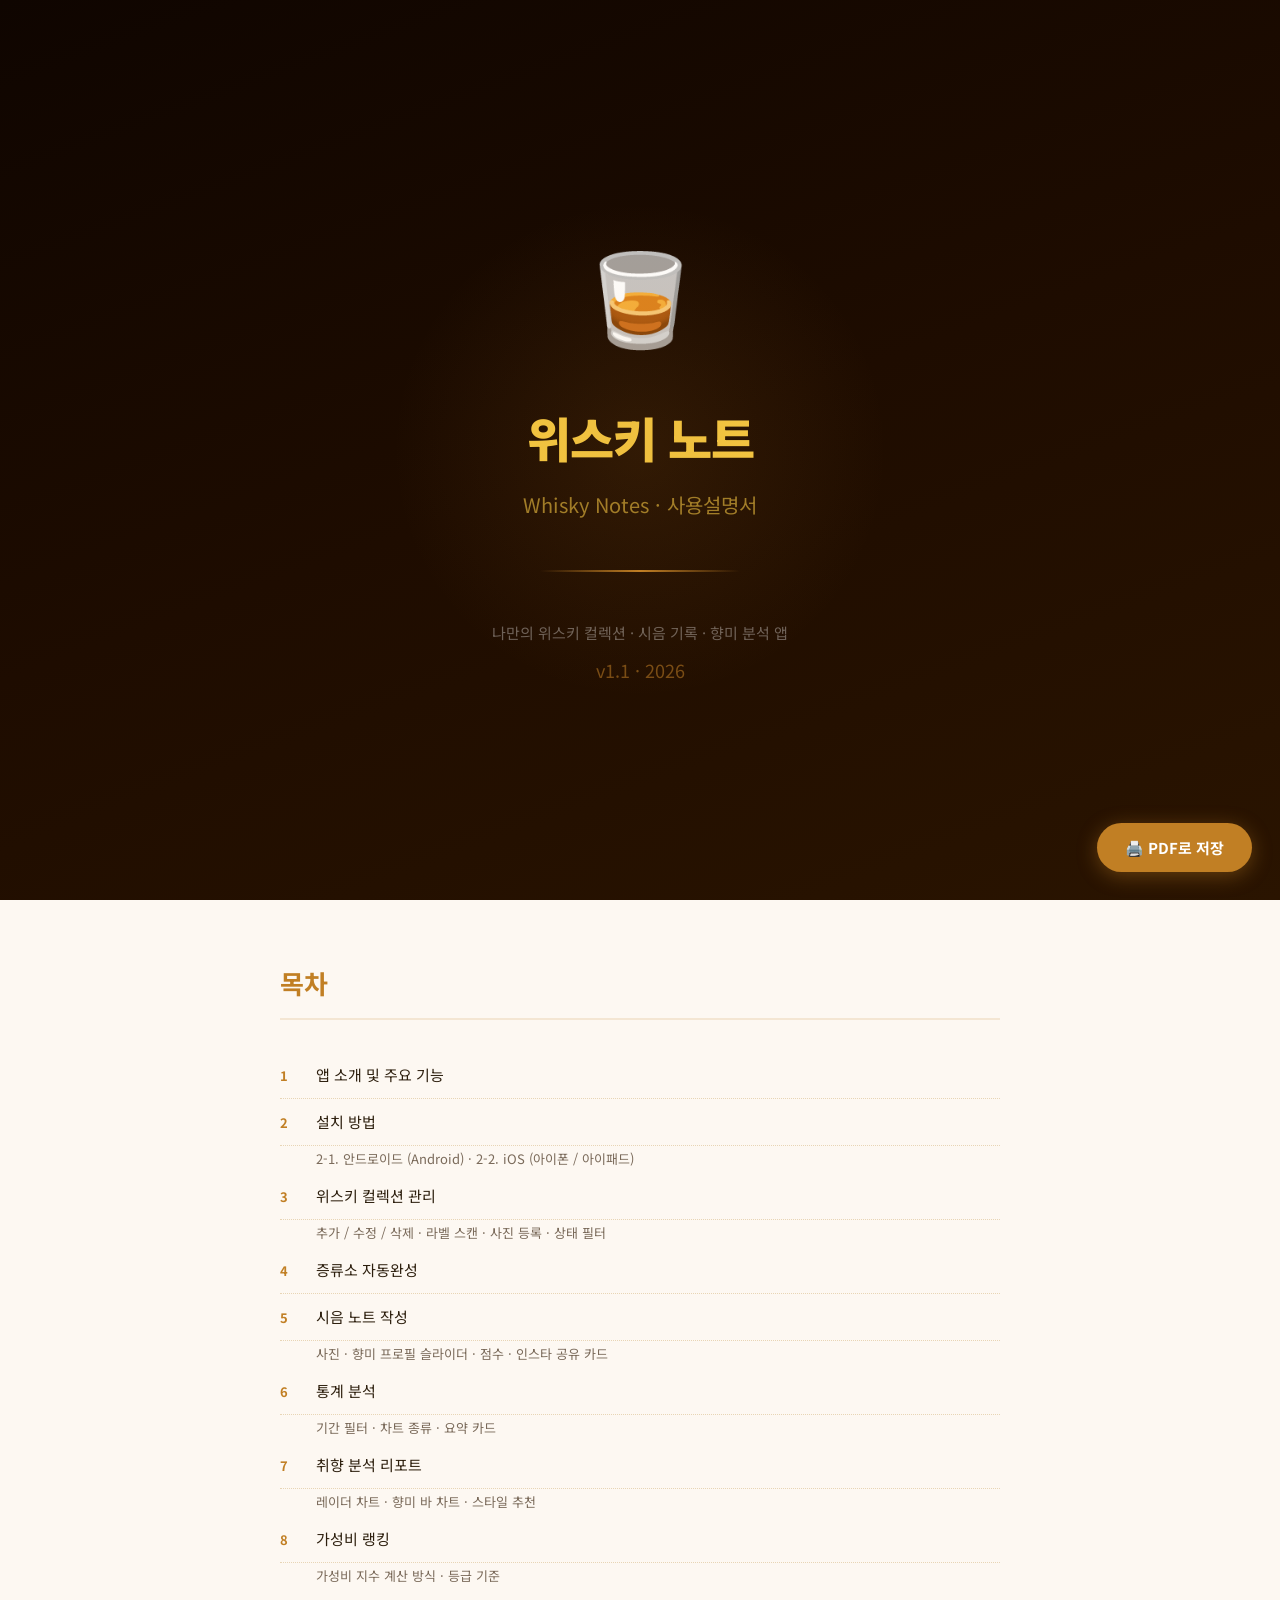
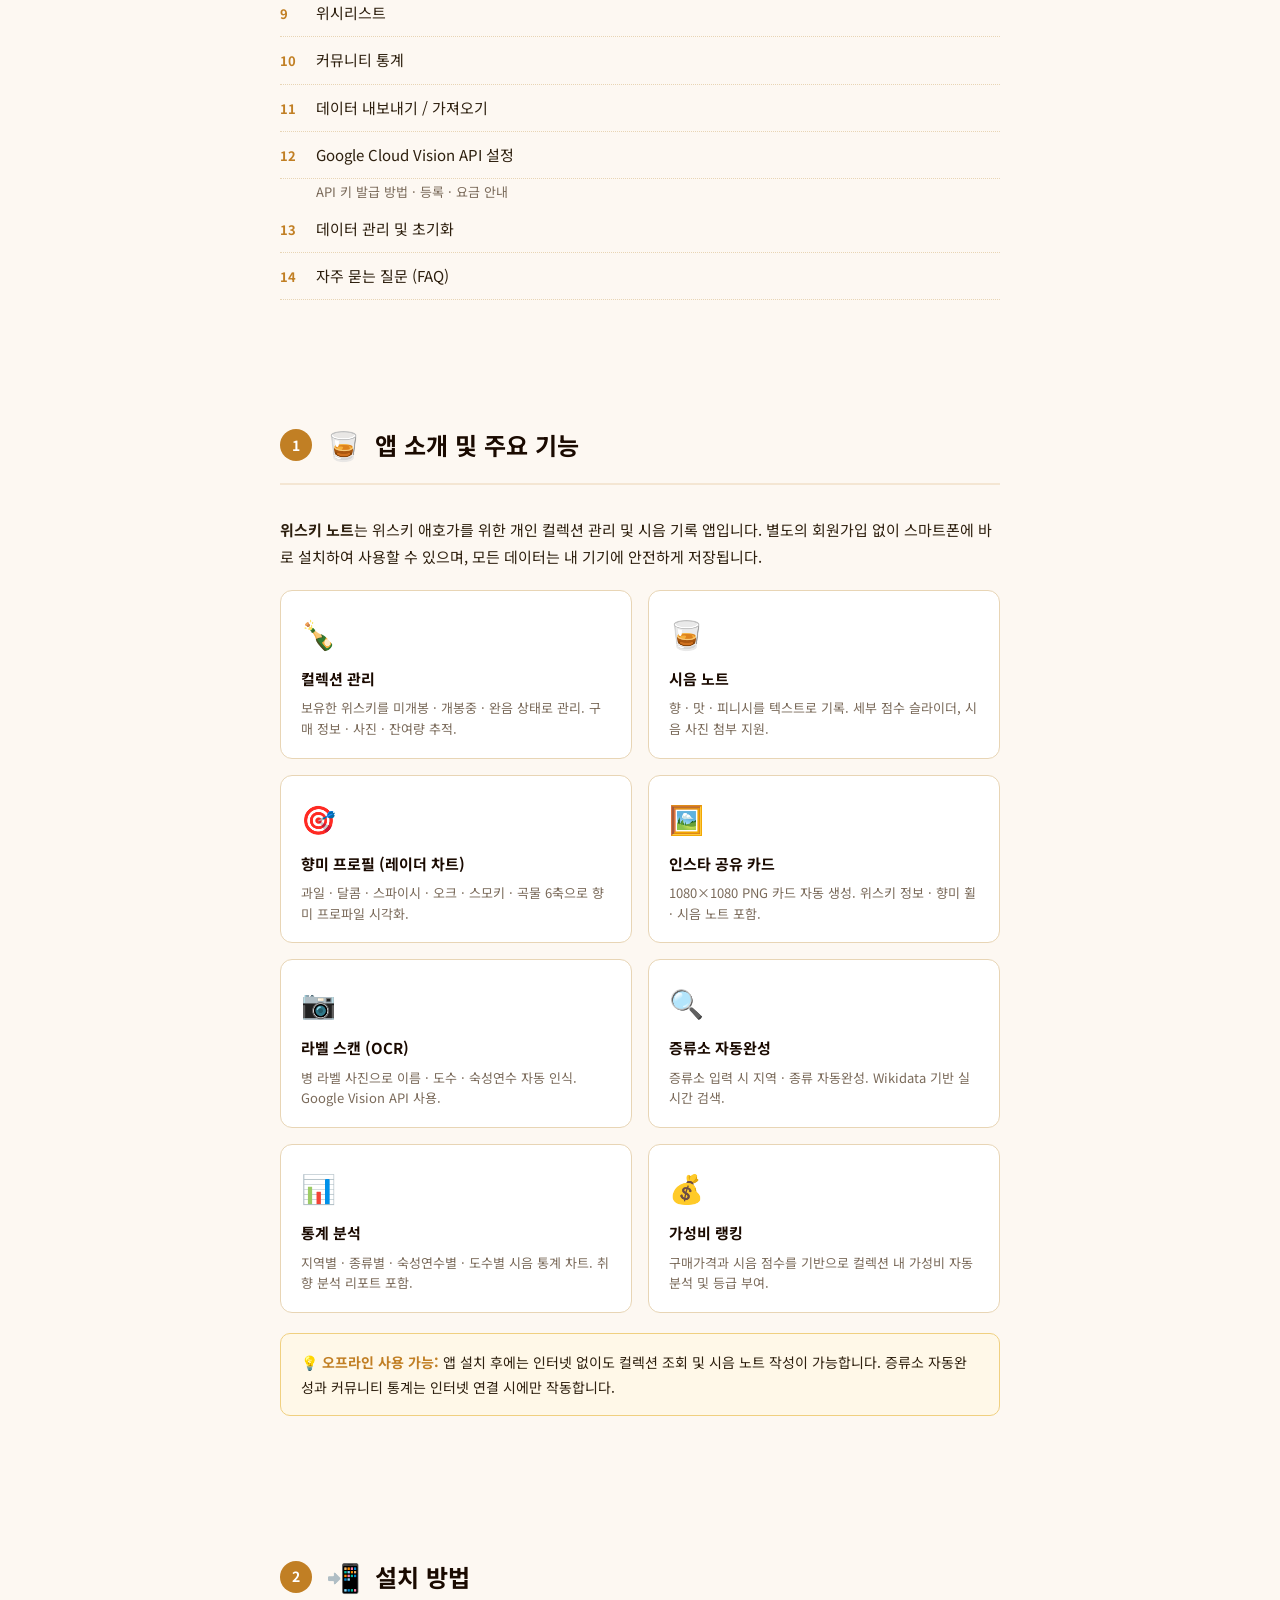
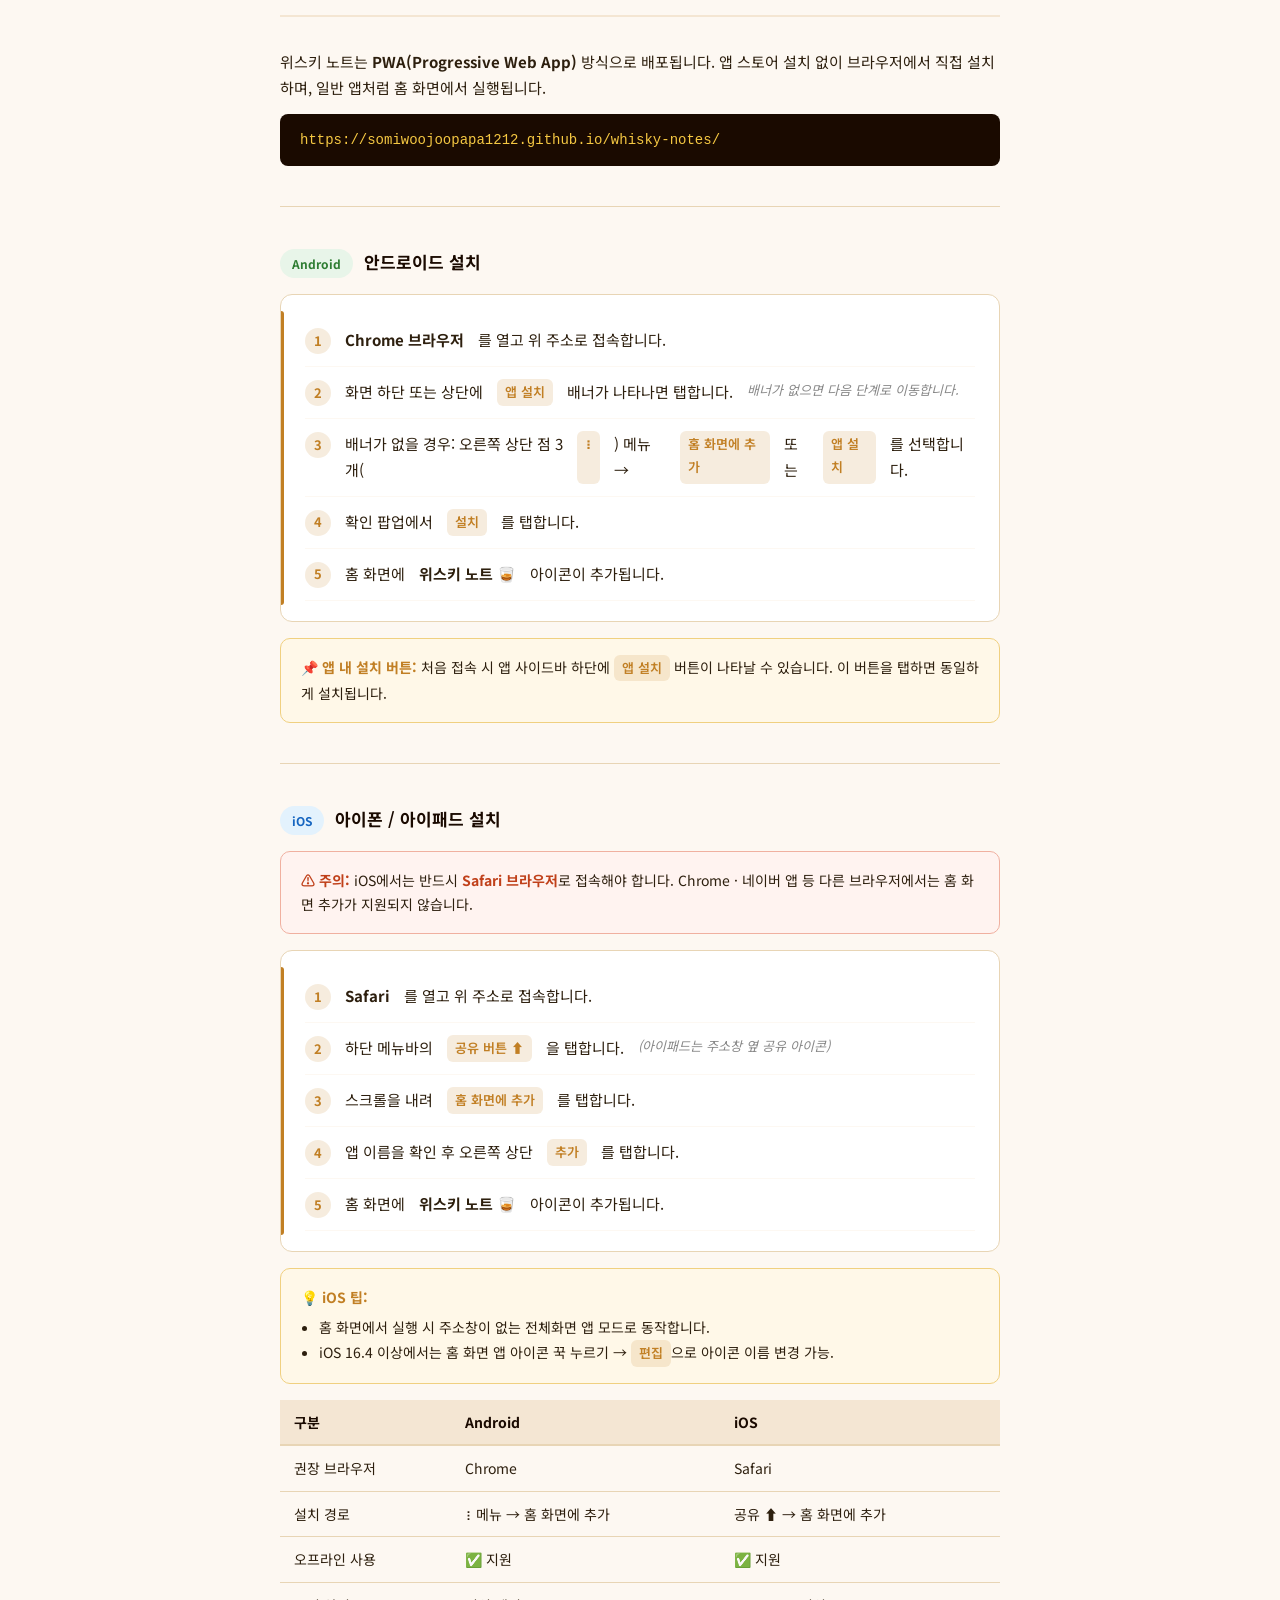
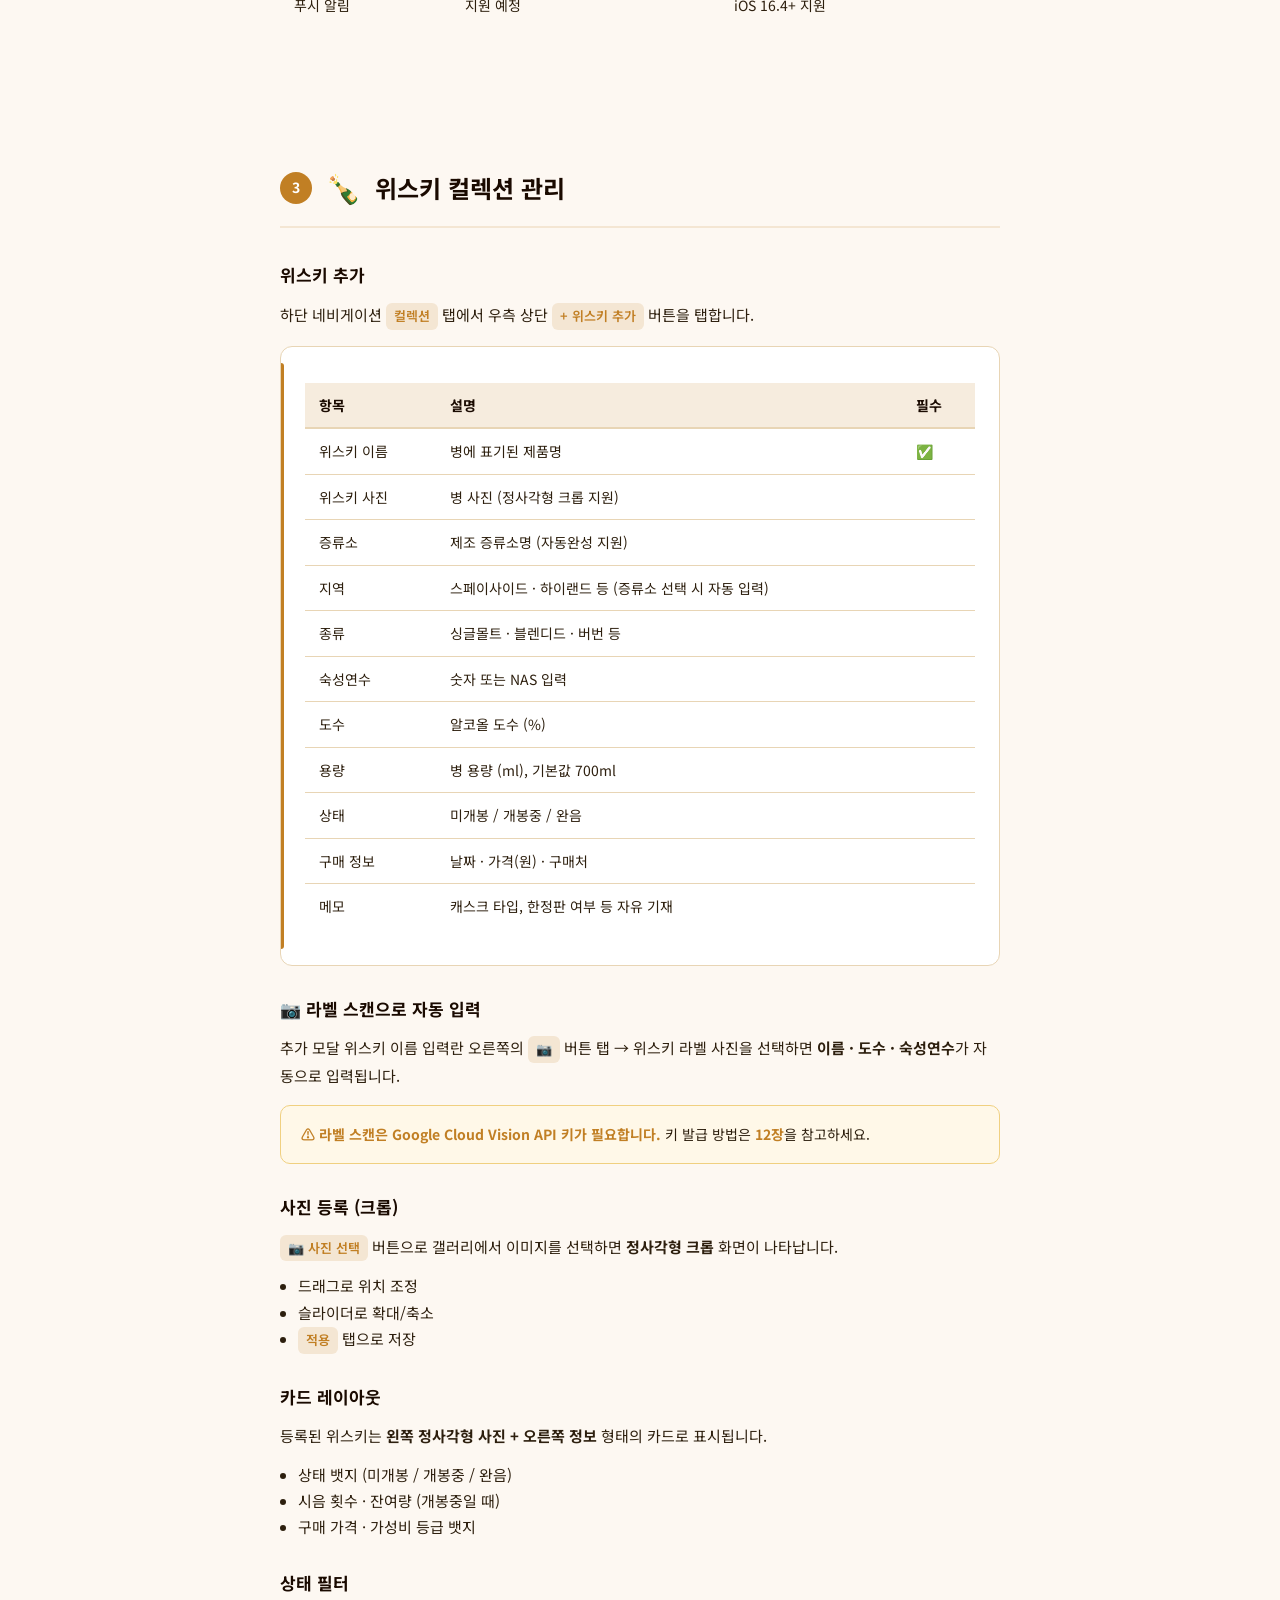
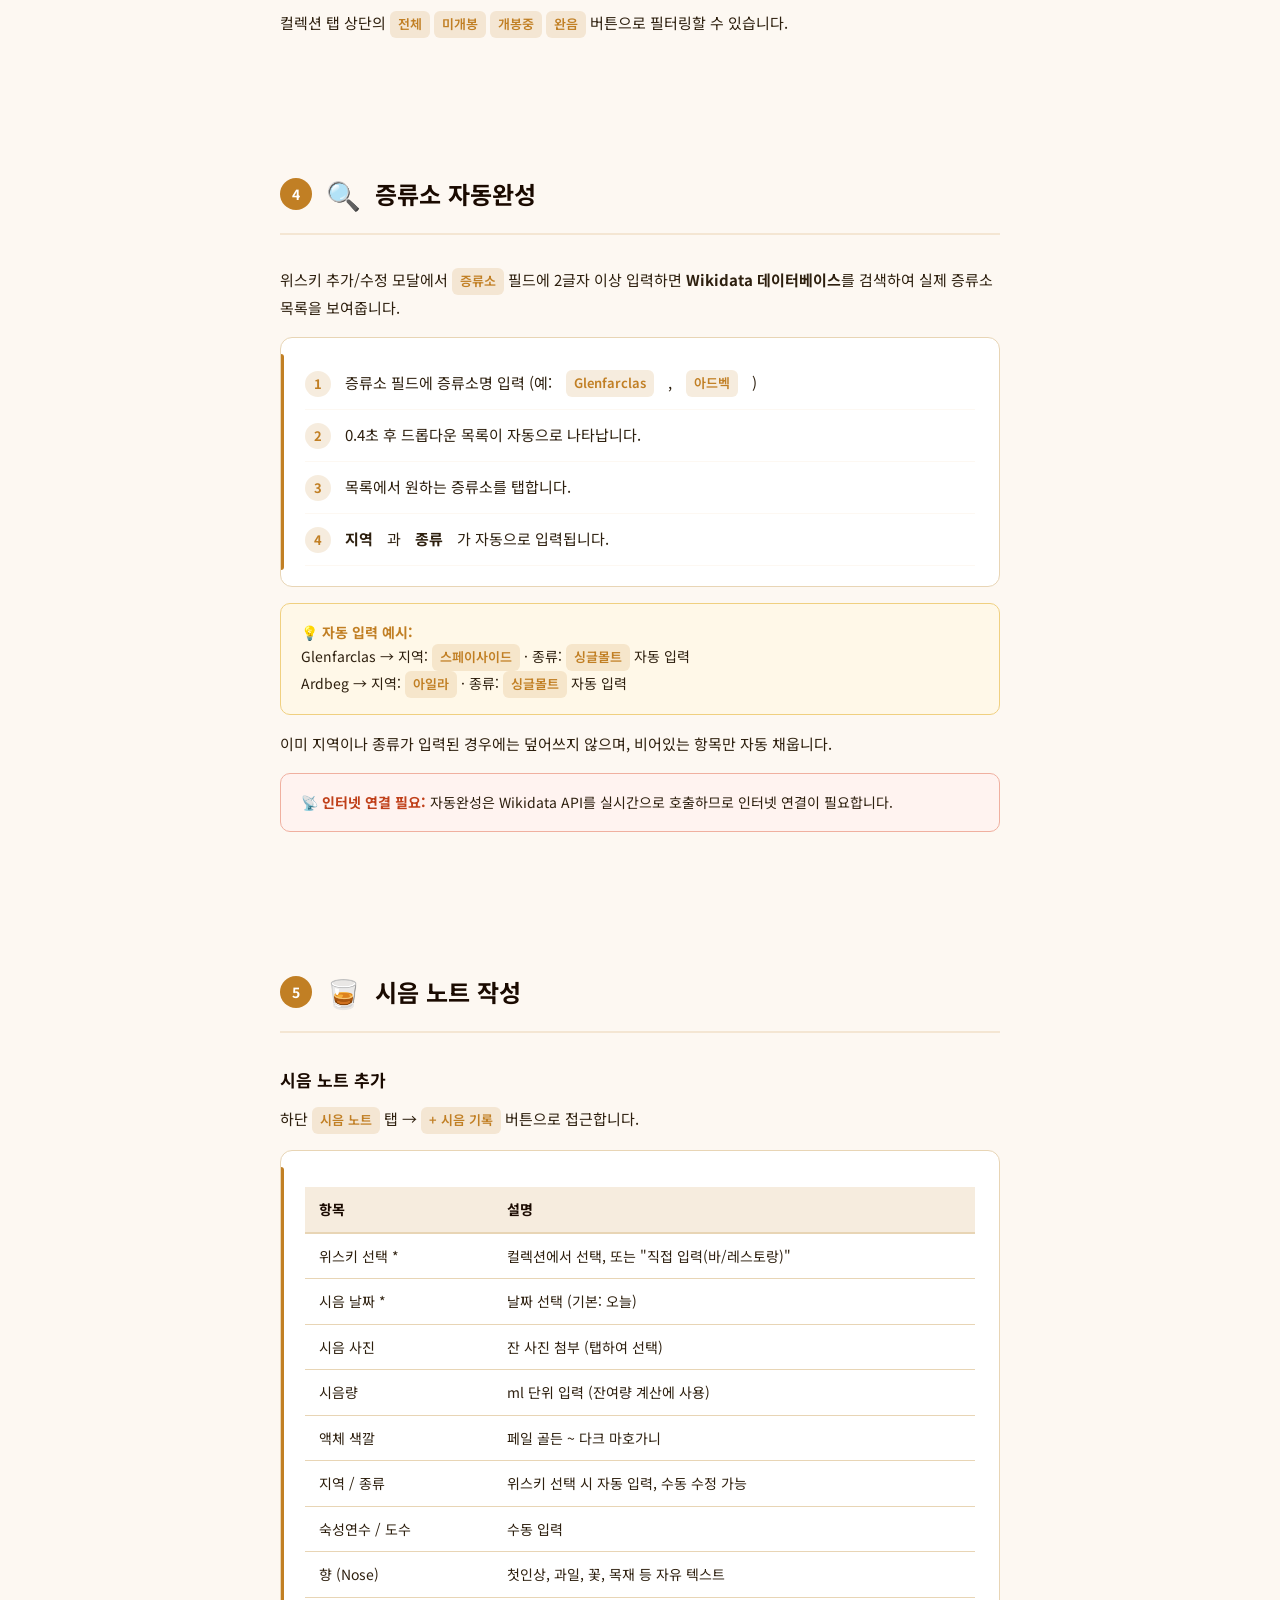
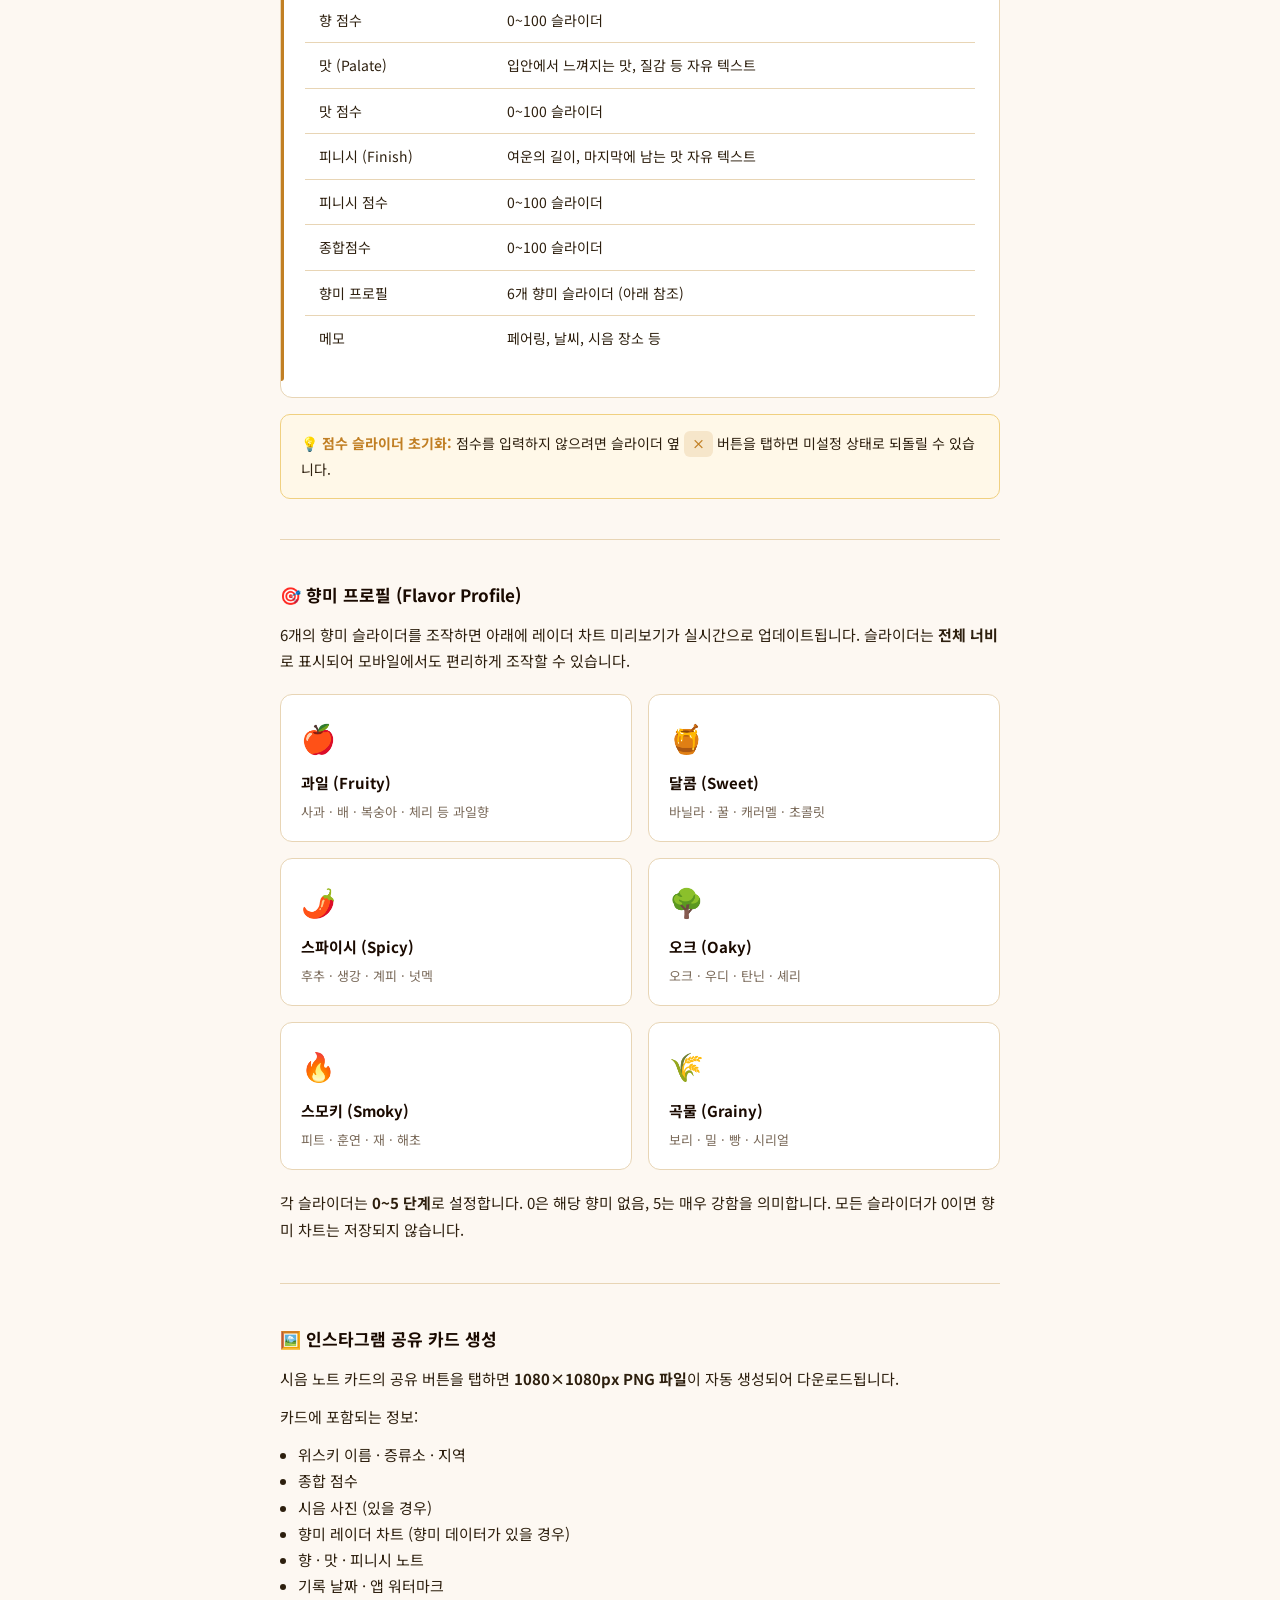
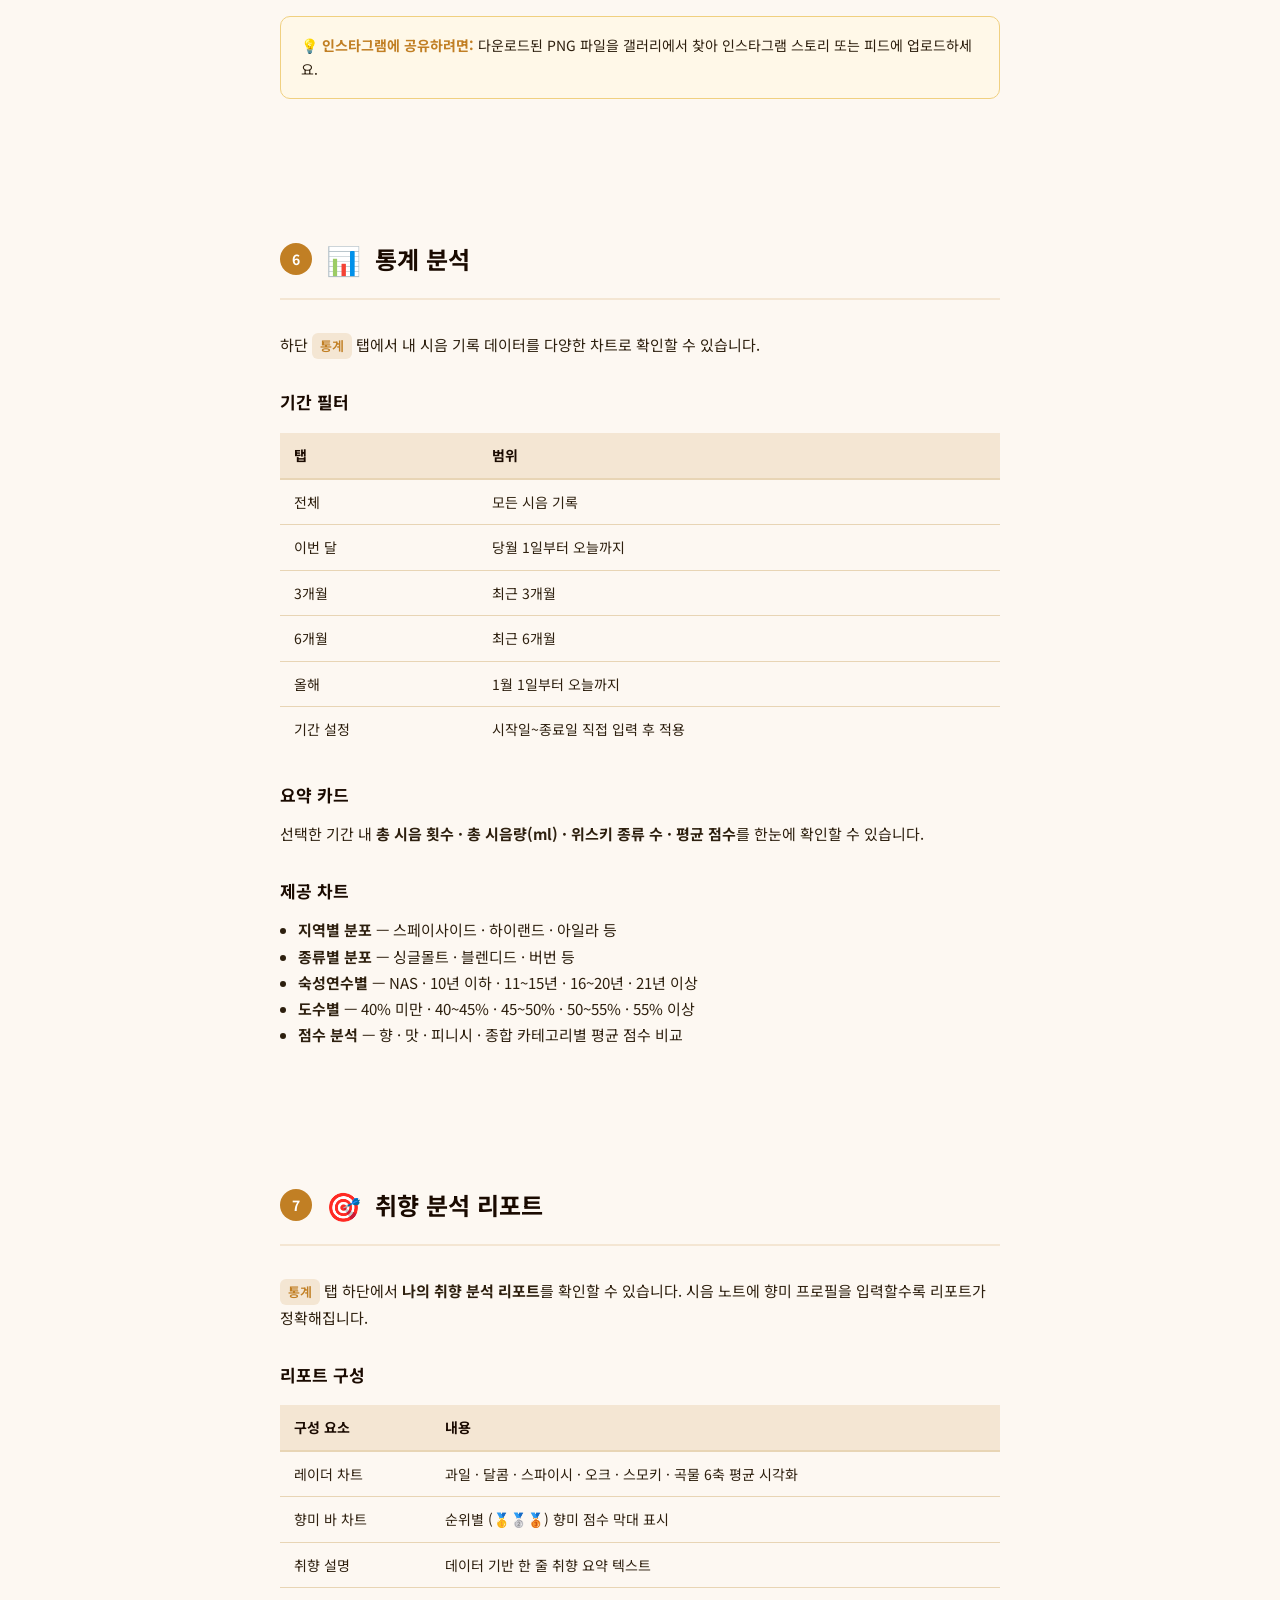
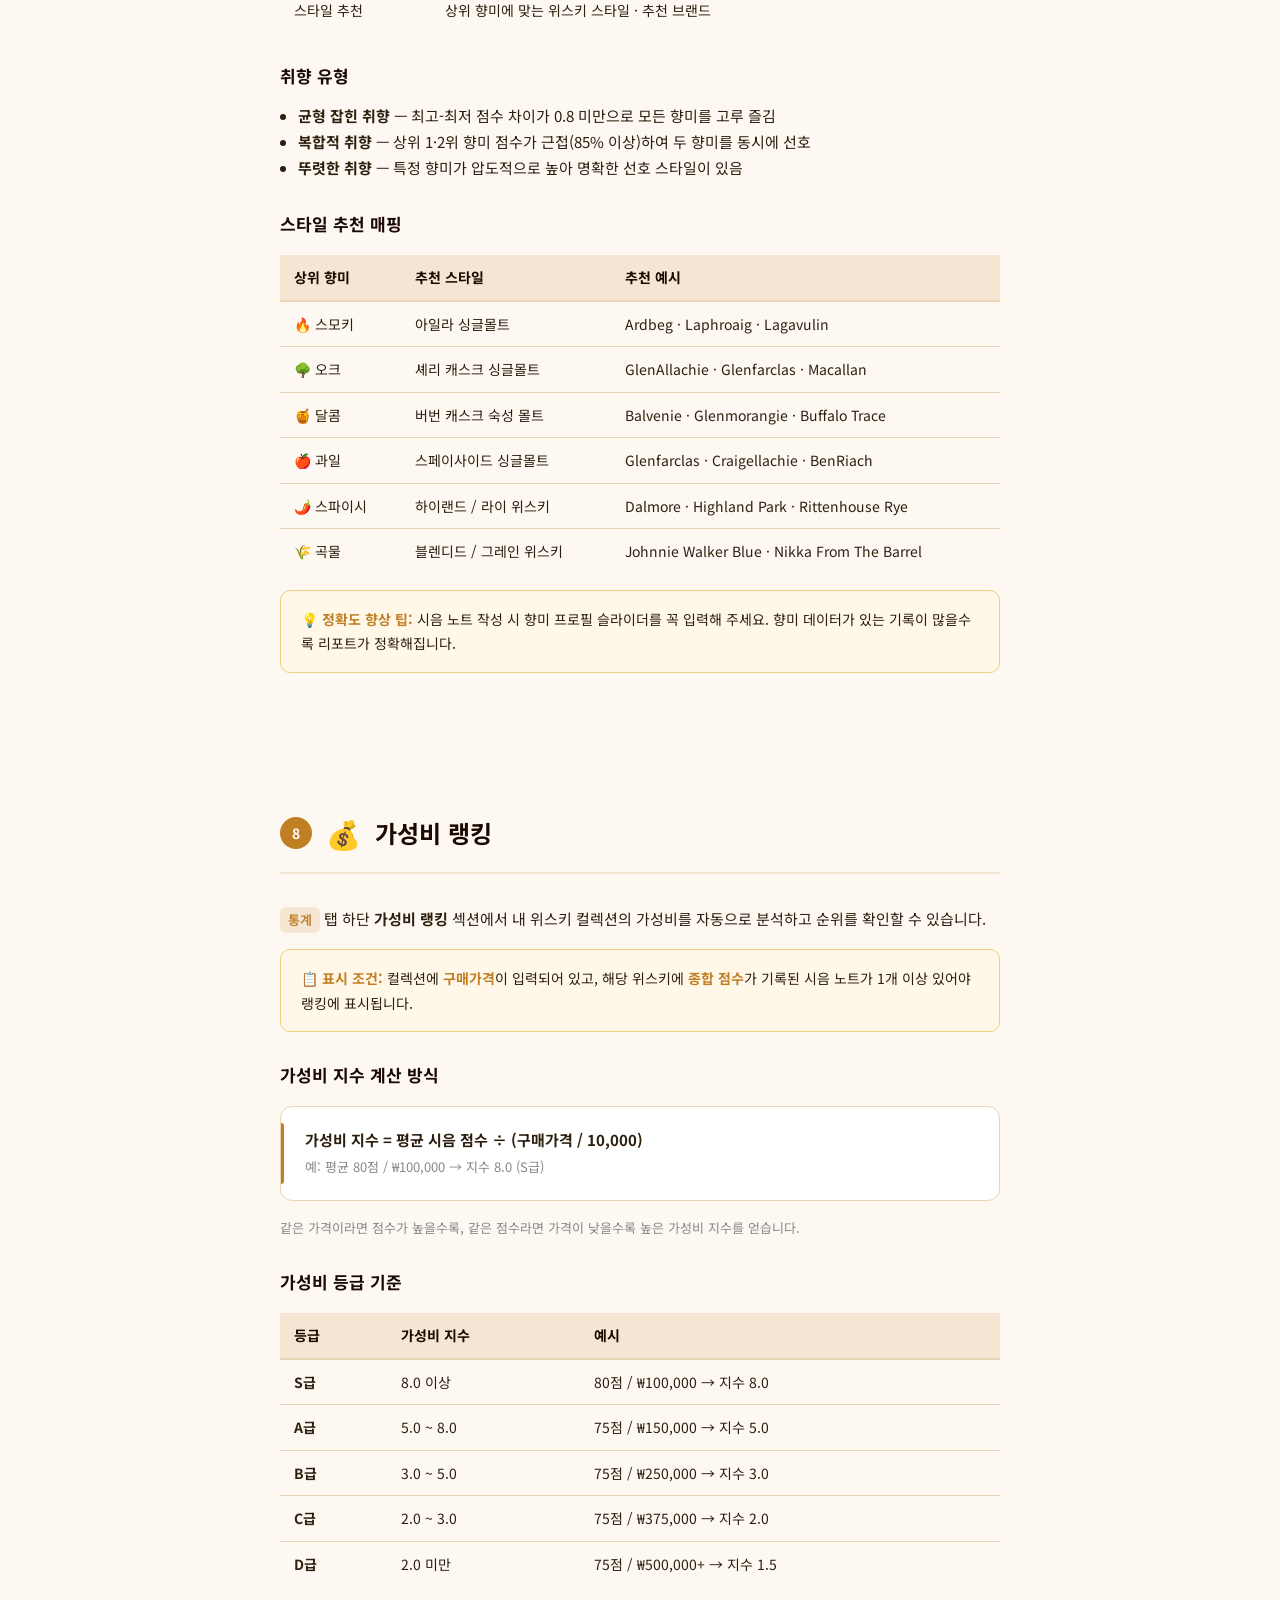
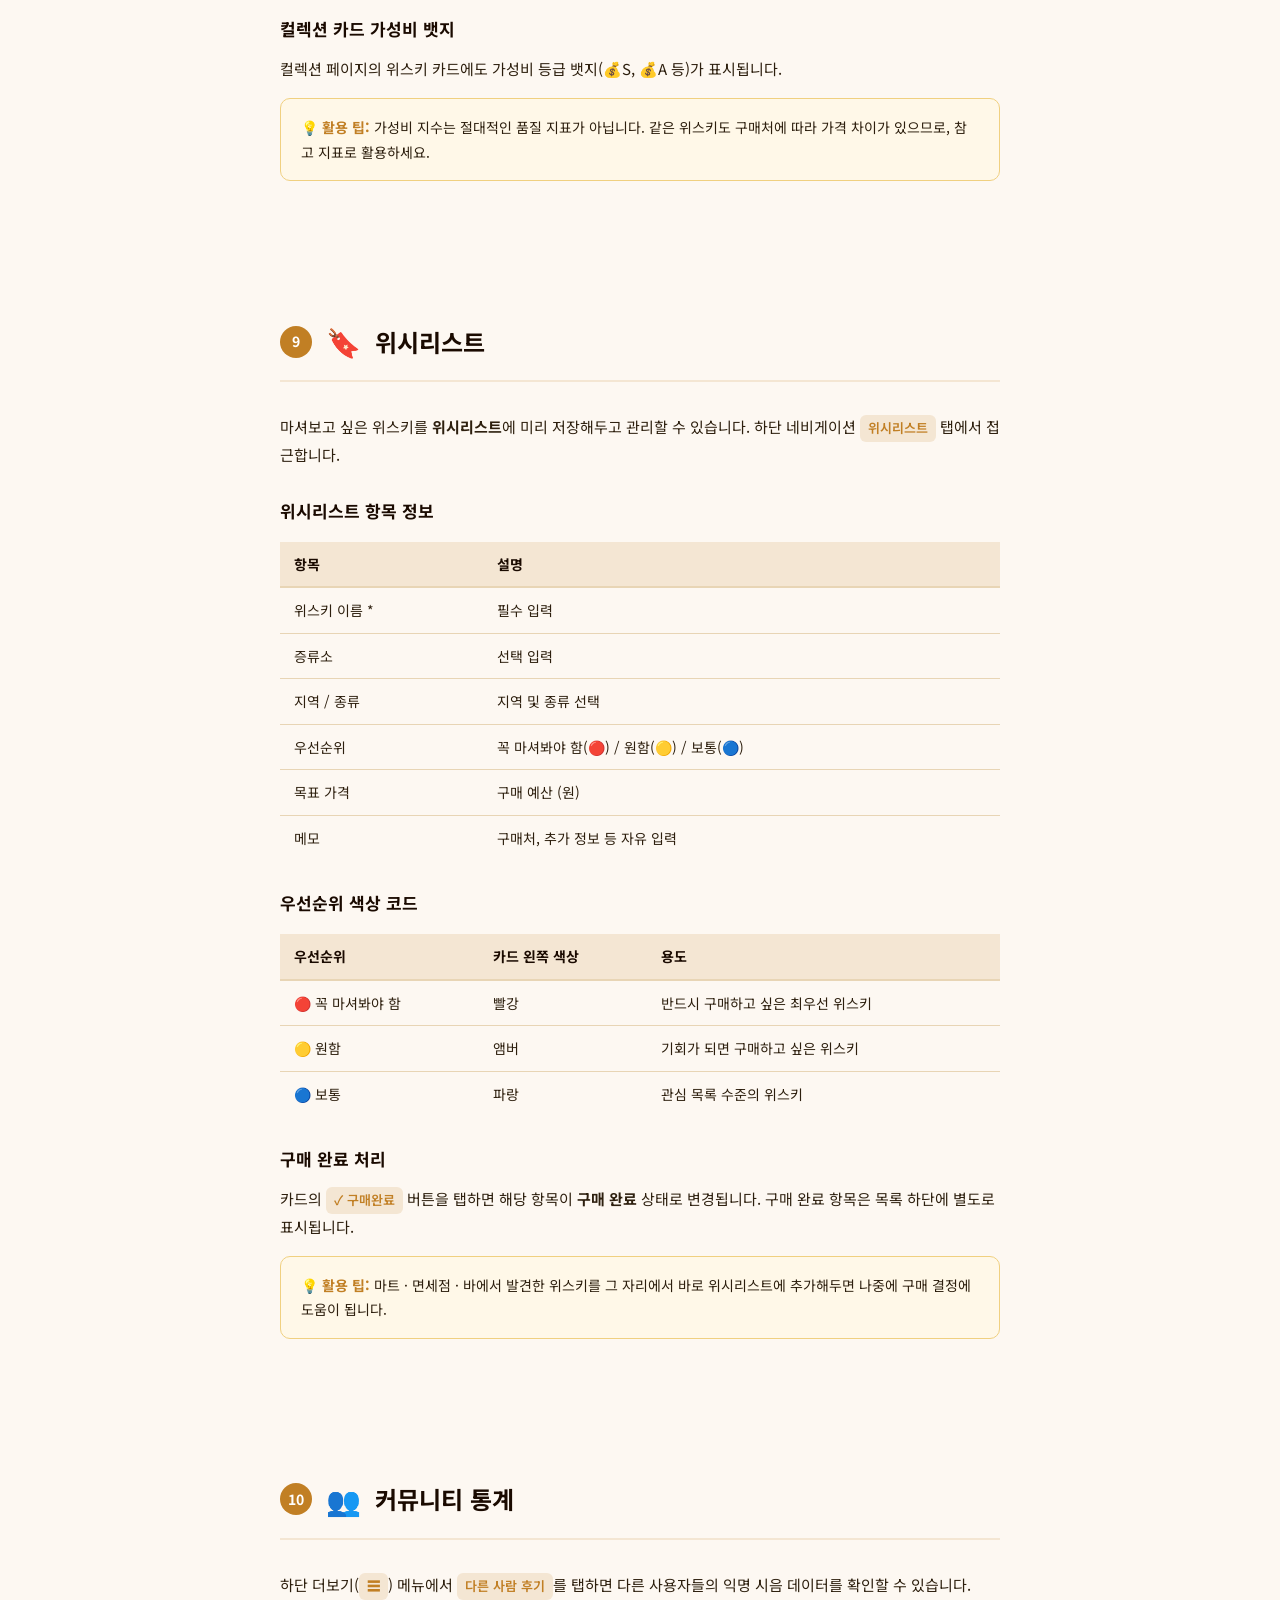
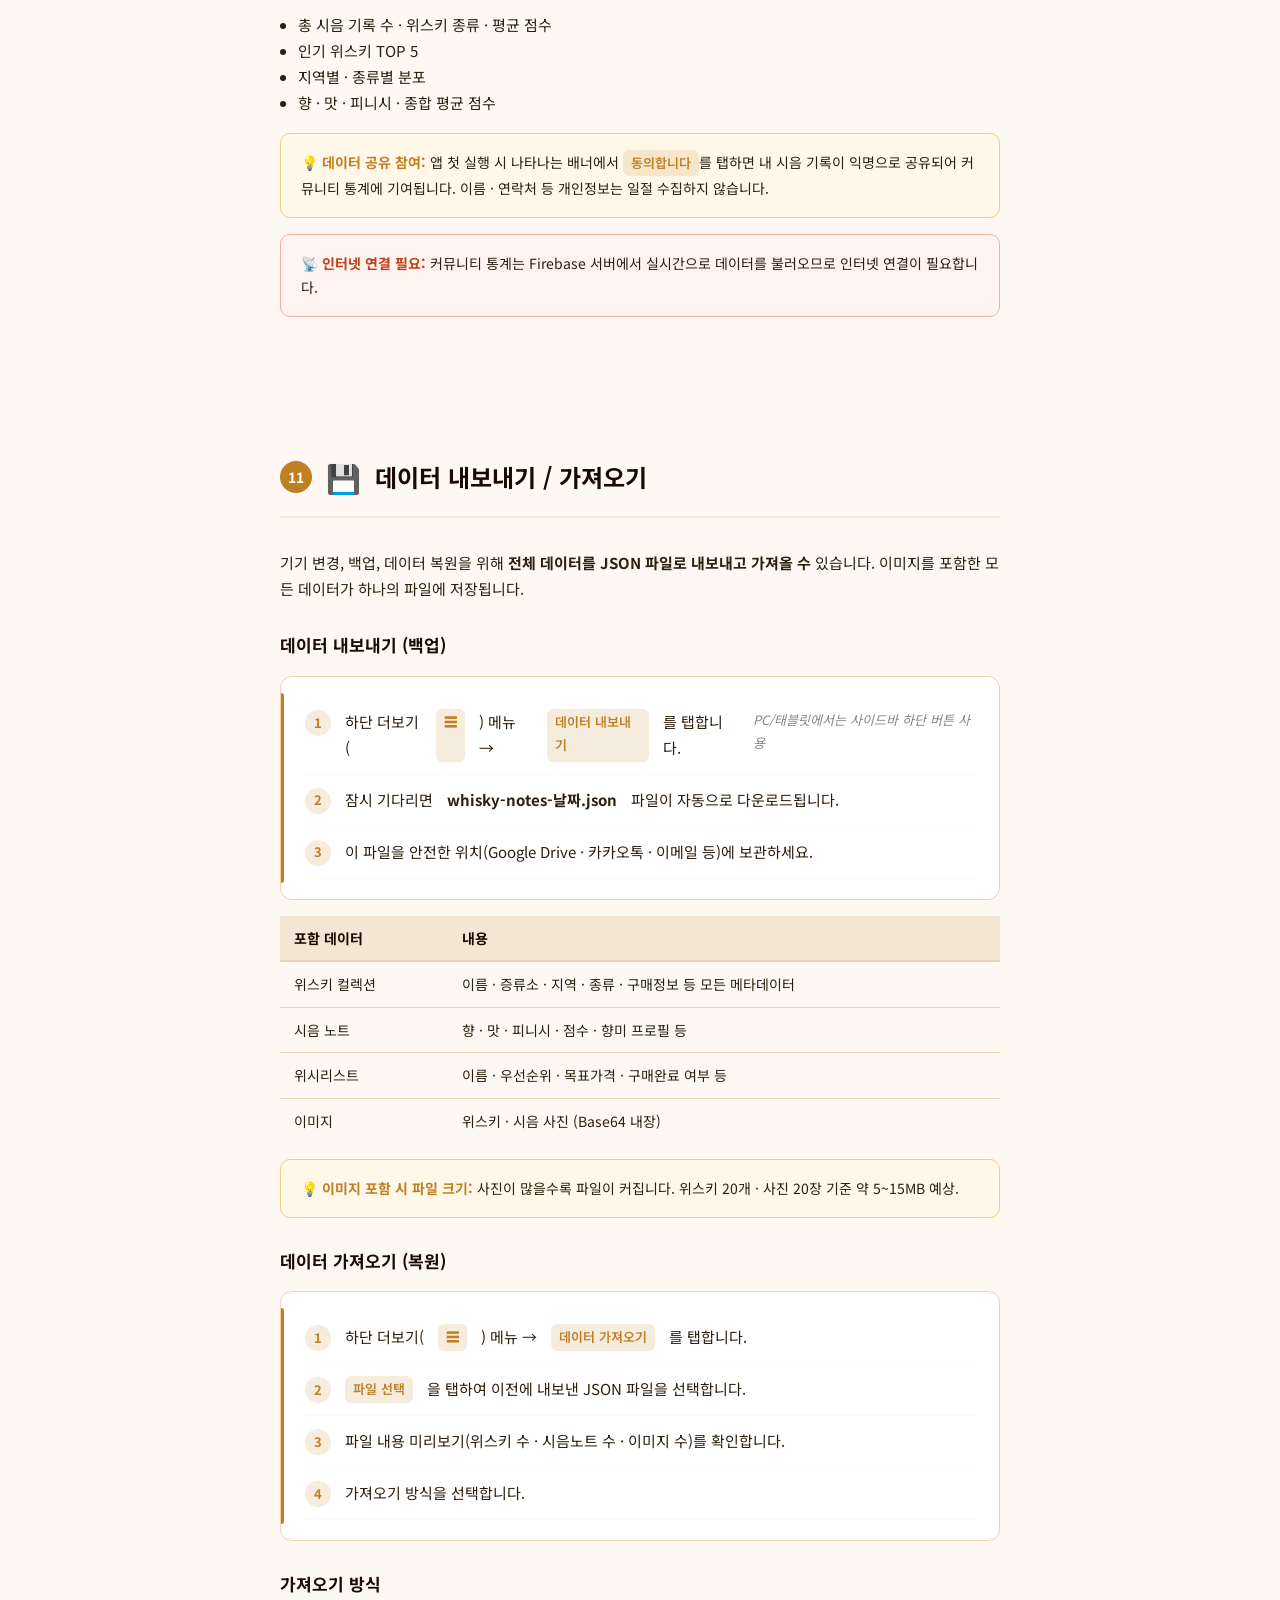
==== commit 7826ca80: "docs: 사용설명서 v1.1 전면 업데이트 - 목차 10개 → 14개 섹션으로 확장 (위시리스트, 가성비, 데이터 관리 등 누락 항목 추가) - 섹션 13 오류 수정: "백업 기" ====
--- a/manual.html
+++ b/manual.html
@@ -29,7 +29,6 @@
     background: var(--bg);
   }
 
-  /* ── 인쇄 CSS ── */
   @media print {
     body { font-size: 13px; background: white; }
     .no-print { display: none !important; }
@@ -39,7 +38,6 @@
     .step-box, .note-box, .warn-box { break-inside: avoid; }
   }
 
-  /* ── 표지 ── */
   .cover {
     min-height: 100vh;
     background: linear-gradient(160deg, #0f0500 0%, #1e0c00 50%, #2a1400 100%);
@@ -63,297 +61,110 @@
     transform: translate(-50%, -50%);
   }
   .cover-icon { font-size: 90px; margin-bottom: 24px; }
-  .cover-title {
-    font-size: 48px;
-    font-weight: 900;
-    color: #f5c842;
-    letter-spacing: -1px;
-    margin-bottom: 8px;
-  }
-  .cover-sub {
-    font-size: 20px;
-    color: rgba(245,200,66,0.6);
-    margin-bottom: 48px;
-  }
-  .cover-line {
-    width: 200px; height: 2px;
-    background: linear-gradient(to right, transparent, #c17f24, transparent);
-    margin: 0 auto 48px;
-  }
+  .cover-title { font-size: 48px; font-weight: 900; color: #f5c842; letter-spacing: -1px; margin-bottom: 8px; }
+  .cover-sub { font-size: 20px; color: rgba(245,200,66,0.6); margin-bottom: 48px; }
+  .cover-line { width: 200px; height: 2px; background: linear-gradient(to right, transparent, #c17f24, transparent); margin: 0 auto 48px; }
   .cover-meta { font-size: 15px; color: rgba(255,255,255,0.35); }
   .cover-version { font-size: 18px; color: rgba(193,127,36,0.55); margin-top: 8px; }
 
-  /* ── 목차 ── */
-  .toc {
-    max-width: 800px;
-    margin: 0 auto;
-    padding: 60px 40px;
-  }
+  .toc { max-width: 800px; margin: 0 auto; padding: 60px 40px; }
   .toc h2 { font-size: 26px; color: var(--amber); margin-bottom: 32px; padding-bottom: 12px; border-bottom: 2px solid var(--amber-dim); }
   .toc-list { list-style: none; }
-  .toc-list li {
-    display: flex;
-    align-items: baseline;
-    gap: 8px;
-    padding: 10px 0;
-    border-bottom: 1px dotted var(--border);
-    font-size: 15px;
-  }
-  .toc-num {
-    font-weight: 700;
-    color: var(--amber);
-    min-width: 28px;
-    font-size: 13px;
-  }
+  .toc-list li { display: flex; align-items: baseline; gap: 8px; padding: 10px 0; border-bottom: 1px dotted var(--border); font-size: 15px; }
+  .toc-num { font-weight: 700; color: var(--amber); min-width: 28px; font-size: 13px; }
   .toc-label { flex: 1; }
-  .toc-sub {
-    font-size: 13px;
-    color: var(--text-muted);
-    margin-left: 36px;
-    padding: 2px 0;
-  }
-
-  /* ── 본문 공통 ── */
-  .section {
-    max-width: 800px;
-    margin: 0 auto;
-    padding: 60px 40px;
-  }
-  .section-header {
-    display: flex;
-    align-items: center;
-    gap: 14px;
-    margin-bottom: 32px;
-    padding-bottom: 14px;
-    border-bottom: 2px solid var(--amber-dim);
-  }
-  .section-num {
-    background: var(--amber);
-    color: white;
-    font-weight: 700;
-    font-size: 14px;
-    width: 32px; height: 32px;
-    border-radius: 50%;
-    display: flex; align-items: center; justify-content: center;
-    flex-shrink: 0;
-  }
+  .toc-sub { font-size: 13px; color: var(--text-muted); margin-left: 36px; padding: 2px 0; }
+
+  .section { max-width: 800px; margin: 0 auto; padding: 60px 40px; }
+  .section-header { display: flex; align-items: center; gap: 14px; margin-bottom: 32px; padding-bottom: 14px; border-bottom: 2px solid var(--amber-dim); }
+  .section-num { background: var(--amber); color: white; font-weight: 700; font-size: 14px; width: 32px; height: 32px; border-radius: 50%; display: flex; align-items: center; justify-content: center; flex-shrink: 0; }
   .section-title { font-size: 24px; font-weight: 700; color: var(--dark); }
   .section-emoji { font-size: 28px; }
 
-  h3 {
-    font-size: 17px;
-    font-weight: 700;
-    color: var(--dark);
-    margin: 28px 0 12px;
-  }
+  h3 { font-size: 17px; font-weight: 700; color: var(--dark); margin: 28px 0 12px; }
   p { margin-bottom: 12px; color: var(--text); }
 
-  /* ── 단계 박스 ── */
-  .step-box {
-    background: var(--bg-card);
-    border: 1px solid var(--border);
-    border-radius: 12px;
-    padding: 20px 24px;
-    margin: 16px 0;
-    position: relative;
-  }
-  .step-box::before {
-    content: '';
-    position: absolute;
-    left: 0; top: 16px; bottom: 16px;
-    width: 3px;
-    background: var(--amber);
-    border-radius: 0 3px 3px 0;
-  }
-
-  /* ── 단계 목록 ── */
+  .step-box { background: var(--bg-card); border: 1px solid var(--border); border-radius: 12px; padding: 20px 24px; margin: 16px 0; position: relative; }
+  .step-box::before { content: ''; position: absolute; left: 0; top: 16px; bottom: 16px; width: 3px; background: var(--amber); border-radius: 0 3px 3px 0; }
+
   .steps { list-style: none; counter-reset: step; }
-  .steps li {
-    counter-increment: step;
-    display: flex;
-    gap: 14px;
-    padding: 12px 0;
-    border-bottom: 1px solid var(--bg);
-  }
-  .steps li::before {
-    content: counter(step);
-    background: var(--amber-dim);
-    color: var(--amber);
-    font-weight: 700;
-    font-size: 13px;
-    width: 26px; height: 26px;
-    border-radius: 50%;
-    display: flex; align-items: center; justify-content: center;
-    flex-shrink: 0;
-    margin-top: 1px;
-  }
-
-  /* ── 노트 박스 ── */
-  .note-box {
-    background: #fff8e8;
-    border: 1px solid #f0d080;
-    border-radius: 10px;
-    padding: 16px 20px;
-    margin: 16px 0;
-    font-size: 14px;
-  }
+  .steps li { counter-increment: step; display: flex; gap: 14px; padding: 12px 0; border-bottom: 1px solid var(--bg); }
+  .steps li::before { content: counter(step); background: var(--amber-dim); color: var(--amber); font-weight: 700; font-size: 13px; width: 26px; height: 26px; border-radius: 50%; display: flex; align-items: center; justify-content: center; flex-shrink: 0; margin-top: 1px; }
+
+  .note-box { background: #fff8e8; border: 1px solid #f0d080; border-radius: 10px; padding: 16px 20px; margin: 16px 0; font-size: 14px; }
   .note-box strong { color: var(--amber); }
 
-  .warn-box {
-    background: #fff3f0;
-    border: 1px solid #f0b0a0;
-    border-radius: 10px;
-    padding: 16px 20px;
-    margin: 16px 0;
-    font-size: 14px;
-  }
+  .warn-box { background: #fff3f0; border: 1px solid #f0b0a0; border-radius: 10px; padding: 16px 20px; margin: 16px 0; font-size: 14px; }
   .warn-box strong { color: #c0401a; }
 
-  /* ── 기능 카드 그리드 ── */
-  .feature-grid {
-    display: grid;
-    grid-template-columns: 1fr 1fr;
-    gap: 16px;
-    margin: 20px 0;
-  }
-  .feature-card {
-    background: var(--bg-card);
-    border: 1px solid var(--border);
-    border-radius: 12px;
-    padding: 18px 20px;
-  }
+  .feature-grid { display: grid; grid-template-columns: 1fr 1fr; gap: 16px; margin: 20px 0; }
+  .feature-card { background: var(--bg-card); border: 1px solid var(--border); border-radius: 12px; padding: 18px 20px; }
   .feature-card-icon { font-size: 28px; margin-bottom: 8px; }
   .feature-card-title { font-weight: 700; font-size: 15px; margin-bottom: 6px; color: var(--dark); }
   .feature-card-desc { font-size: 13px; color: var(--text-muted); line-height: 1.6; }
 
-  /* ── OS 뱃지 ── */
-  .os-badge {
-    display: inline-block;
-    padding: 4px 12px;
-    border-radius: 20px;
-    font-size: 12px;
-    font-weight: 700;
-    margin-right: 6px;
-  }
+  .os-badge { display: inline-block; padding: 4px 12px; border-radius: 20px; font-size: 12px; font-weight: 700; margin-right: 6px; }
   .os-android { background: #e8f5e9; color: #2e7d32; }
   .os-ios { background: #e3f2fd; color: #1565c0; }
 
-  /* ── 테이블 ── */
-  table {
-    width: 100%;
-    border-collapse: collapse;
-    margin: 16px 0;
-    font-size: 14px;
-  }
-  th {
-    background: var(--amber-dim);
-    color: var(--dark);
-    font-weight: 700;
-    text-align: left;
-    padding: 10px 14px;
-    border-bottom: 2px solid var(--border);
-  }
-  td {
-    padding: 10px 14px;
-    border-bottom: 1px solid var(--border);
-    vertical-align: top;
-  }
+  table { width: 100%; border-collapse: collapse; margin: 16px 0; font-size: 14px; }
+  th { background: var(--amber-dim); color: var(--dark); font-weight: 700; text-align: left; padding: 10px 14px; border-bottom: 2px solid var(--border); }
+  td { padding: 10px 14px; border-bottom: 1px solid var(--border); vertical-align: top; }
   tr:last-child td { border-bottom: none; }
 
-  /* ── 키보드 스타일 ── */
-  .pill {
-    display: inline-block;
-    background: var(--amber-dim);
-    color: var(--amber);
-    border-radius: 6px;
-    padding: 2px 8px;
-    font-size: 13px;
-    font-weight: 600;
-  }
-
-  /* ── URL 박스 ── */
-  .url-box {
-    background: #1a0a00;
-    color: #f5c842;
-    font-family: monospace;
-    font-size: 14px;
-    padding: 14px 20px;
-    border-radius: 8px;
-    margin: 12px 0;
-    word-break: break-all;
-  }
-
-  /* ── 구분선 ── */
-  hr.section-sep {
-    border: none;
-    border-top: 1px solid var(--border);
-    margin: 40px 0;
-  }
-
-  /* ── 프린트 버튼 ── */
-  .print-btn {
-    position: fixed;
-    bottom: 28px;
-    right: 28px;
-    background: var(--amber);
-    color: white;
-    border: none;
-    border-radius: 50px;
-    padding: 14px 28px;
-    font-size: 15px;
-    font-weight: 700;
-    cursor: pointer;
-    box-shadow: 0 4px 20px rgba(193,127,36,0.4);
-    z-index: 999;
-    font-family: inherit;
-  }
+  .pill { display: inline-block; background: var(--amber-dim); color: var(--amber); border-radius: 6px; padding: 2px 8px; font-size: 13px; font-weight: 600; }
+
+  .url-box { background: #1a0a00; color: #f5c842; font-family: monospace; font-size: 14px; padding: 14px 20px; border-radius: 8px; margin: 12px 0; word-break: break-all; }
+
+  hr.section-sep { border: none; border-top: 1px solid var(--border); margin: 40px 0; }
+
+  .print-btn { position: fixed; bottom: 28px; right: 28px; background: var(--amber); color: white; border: none; border-radius: 50px; padding: 14px 28px; font-size: 15px; font-weight: 700; cursor: pointer; box-shadow: 0 4px 20px rgba(193,127,36,0.4); z-index: 999; font-family: inherit; }
   .print-btn:hover { background: #d48e2a; }
 
-  /* ── 인라인 아이콘 ── */
   .ic { font-style: normal; }
 </style>
 </head>
 <body>
 
-<!-- ════════════════════════════
-     표지
-════════════════════════════ -->
+<!-- 표지 -->
 <div class="cover">
   <div class="cover-icon">🥃</div>
   <div class="cover-title">위스키 노트</div>
   <div class="cover-sub">Whisky Notes · 사용설명서</div>
   <div class="cover-line"></div>
   <div class="cover-meta">나만의 위스키 컬렉션 · 시음 기록 · 향미 분석 앱</div>
-  <div class="cover-version">v1.0 · 2026</div>
-</div>
-
-<!-- ════════════════════════════
-     목차
-════════════════════════════ -->
+  <div class="cover-version">v1.1 · 2026</div>
+</div>
+
+<!-- 목차 -->
 <div class="toc page-break">
   <h2>목차</h2>
   <ul class="toc-list">
     <li><span class="toc-num">1</span><span class="toc-label">앱 소개 및 주요 기능</span></li>
     <li><span class="toc-num">2</span><span class="toc-label">설치 방법</span></li>
-    <div class="toc-sub">2-1. 안드로이드 (Android)</div>
-    <div class="toc-sub">2-2. iOS (아이폰 / 아이패드)</div>
+    <div class="toc-sub">2-1. 안드로이드 (Android) · 2-2. iOS (아이폰 / 아이패드)</div>
     <li><span class="toc-num">3</span><span class="toc-label">위스키 컬렉션 관리</span></li>
-    <div class="toc-sub">추가 / 수정 / 삭제 · 라벨 스캔 · 사진 등록</div>
+    <div class="toc-sub">추가 / 수정 / 삭제 · 라벨 스캔 · 사진 등록 · 상태 필터</div>
     <li><span class="toc-num">4</span><span class="toc-label">증류소 자동완성</span></li>
     <li><span class="toc-num">5</span><span class="toc-label">시음 노트 작성</span></li>
-    <div class="toc-sub">사진 · 향미 휠 · 점수 · 공유 카드</div>
+    <div class="toc-sub">사진 · 향미 프로필 슬라이더 · 점수 · 인스타 공유 카드</div>
     <li><span class="toc-num">6</span><span class="toc-label">통계 분석</span></li>
-    <li><span class="toc-num">7</span><span class="toc-label">커뮤니티 통계</span></li>
-    <li><span class="toc-num">8</span><span class="toc-label">Google Cloud Vision API 설정</span></li>
+    <div class="toc-sub">기간 필터 · 차트 종류 · 요약 카드</div>
+    <li><span class="toc-num">7</span><span class="toc-label">취향 분석 리포트</span></li>
+    <div class="toc-sub">레이더 차트 · 향미 바 차트 · 스타일 추천</div>
+    <li><span class="toc-num">8</span><span class="toc-label">가성비 랭킹</span></li>
+    <div class="toc-sub">가성비 지수 계산 방식 · 등급 기준</div>
+    <li><span class="toc-num">9</span><span class="toc-label">위시리스트</span></li>
+    <li><span class="toc-num">10</span><span class="toc-label">커뮤니티 통계</span></li>
+    <li><span class="toc-num">11</span><span class="toc-label">데이터 내보내기 / 가져오기</span></li>
+    <li><span class="toc-num">12</span><span class="toc-label">Google Cloud Vision API 설정</span></li>
     <div class="toc-sub">API 키 발급 방법 · 등록 · 요금 안내</div>
-    <li><span class="toc-num">9</span><span class="toc-label">데이터 관리 및 초기화</span></li>
-    <li><span class="toc-num">10</span><span class="toc-label">자주 묻는 질문 (FAQ)</span></li>
+    <li><span class="toc-num">13</span><span class="toc-label">데이터 관리 및 초기화</span></li>
+    <li><span class="toc-num">14</span><span class="toc-label">자주 묻는 질문 (FAQ)</span></li>
   </ul>
 </div>
 
-<!-- ════════════════════════════
-     1. 앱 소개
-════════════════════════════ -->
+<!-- 1. 앱 소개 -->
 <div class="section page-break">
   <div class="section-header">
     <div class="section-num">1</div>
@@ -365,22 +176,22 @@
 
   <div class="feature-grid">
     <div class="feature-card">
-      <div class="feature-card-icon">📦</div>
+      <div class="feature-card-icon">🍾</div>
       <div class="feature-card-title">컬렉션 관리</div>
       <div class="feature-card-desc">보유한 위스키를 미개봉 · 개봉중 · 완음 상태로 관리. 구매 정보 · 사진 · 잔여량 추적.</div>
     </div>
     <div class="feature-card">
-      <div class="feature-card-icon">📝</div>
+      <div class="feature-card-icon">🥃</div>
       <div class="feature-card-title">시음 노트</div>
       <div class="feature-card-desc">향 · 맛 · 피니시를 텍스트로 기록. 세부 점수 슬라이더, 시음 사진 첨부 지원.</div>
     </div>
     <div class="feature-card">
       <div class="feature-card-icon">🎯</div>
-      <div class="feature-card-title">향미 휠 (레이더 차트)</div>
+      <div class="feature-card-title">향미 프로필 (레이더 차트)</div>
       <div class="feature-card-desc">과일 · 달콤 · 스파이시 · 오크 · 스모키 · 곡물 6축으로 향미 프로파일 시각화.</div>
     </div>
     <div class="feature-card">
-      <div class="feature-card-icon">📤</div>
+      <div class="feature-card-icon">🖼️</div>
       <div class="feature-card-title">인스타 공유 카드</div>
       <div class="feature-card-desc">1080×1080 PNG 카드 자동 생성. 위스키 정보 · 향미 휠 · 시음 노트 포함.</div>
     </div>
@@ -397,12 +208,12 @@
     <div class="feature-card">
       <div class="feature-card-icon">📊</div>
       <div class="feature-card-title">통계 분석</div>
-      <div class="feature-card-desc">지역별 · 종류별 · 숙성연수별 · 도수별 시음 통계 차트.</div>
-    </div>
-    <div class="feature-card">
-      <div class="feature-card-icon">🌐</div>
-      <div class="feature-card-title">커뮤니티 통계</div>
-      <div class="feature-card-desc">동의한 사용자들의 익명 시음 데이터 집계. 인기 위스키 TOP 5 확인.</div>
+      <div class="feature-card-desc">지역별 · 종류별 · 숙성연수별 · 도수별 시음 통계 차트. 취향 분석 리포트 포함.</div>
+    </div>
+    <div class="feature-card">
+      <div class="feature-card-icon">💰</div>
+      <div class="feature-card-title">가성비 랭킹</div>
+      <div class="feature-card-desc">구매가격과 시음 점수를 기반으로 컬렉션 내 가성비 자동 분석 및 등급 부여.</div>
     </div>
   </div>
 
@@ -411,9 +222,7 @@
   </div>
 </div>
 
-<!-- ════════════════════════════
-     2. 설치 방법
-════════════════════════════ -->
+<!-- 2. 설치 방법 -->
 <div class="section page-break">
   <div class="section-header">
     <div class="section-num">2</div>
@@ -441,7 +250,7 @@
   </div>
 
   <div class="note-box">
-    <strong>📌 앱 내 설치 버튼:</strong> 처음 접속 시 앱 상단에 <span class="pill">📲 앱 설치</span> 버튼이 나타날 수 있습니다. 이 버튼을 탭하면 동일하게 설치됩니다.
+    <strong>📌 앱 내 설치 버튼:</strong> 처음 접속 시 앱 사이드바 하단에 <span class="pill">앱 설치</span> 버튼이 나타날 수 있습니다. 이 버튼을 탭하면 동일하게 설치됩니다.
   </div>
 
   <hr class="section-sep"/>
@@ -484,66 +293,63 @@
   </table>
 </div>
 
-<!-- ════════════════════════════
-     3. 컬렉션 관리
-════════════════════════════ -->
+<!-- 3. 컬렉션 관리 -->
 <div class="section page-break">
   <div class="section-header">
     <div class="section-num">3</div>
-    <span class="section-emoji">📦</span>
+    <span class="section-emoji">🍾</span>
     <div class="section-title">위스키 컬렉션 관리</div>
   </div>
 
   <h3>위스키 추가</h3>
-  <p>하단 네비게이션 <span class="pill">컬렉션</span> 탭에서 우측 상단 <span class="pill">+ 추가</span> 버튼을 탭합니다.</p>
+  <p>하단 네비게이션 <span class="pill">컬렉션</span> 탭에서 우측 상단 <span class="pill">+ 위스키 추가</span> 버튼을 탭합니다.</p>
 
   <div class="step-box">
     <table>
       <thead><tr><th>항목</th><th>설명</th><th>필수</th></tr></thead>
       <tbody>
         <tr><td>위스키 이름</td><td>병에 표기된 제품명</td><td>✅</td></tr>
+        <tr><td>위스키 사진</td><td>병 사진 (정사각형 크롭 지원)</td><td></td></tr>
         <tr><td>증류소</td><td>제조 증류소명 (자동완성 지원)</td><td></td></tr>
-        <tr><td>지역</td><td>스페이사이드 · 하이랜드 등 (자동 입력)</td><td></td></tr>
+        <tr><td>지역</td><td>스페이사이드 · 하이랜드 등 (증류소 선택 시 자동 입력)</td><td></td></tr>
         <tr><td>종류</td><td>싱글몰트 · 블렌디드 · 버번 등</td><td></td></tr>
         <tr><td>숙성연수</td><td>숫자 또는 NAS 입력</td><td></td></tr>
         <tr><td>도수</td><td>알코올 도수 (%)</td><td></td></tr>
         <tr><td>용량</td><td>병 용량 (ml), 기본값 700ml</td><td></td></tr>
         <tr><td>상태</td><td>미개봉 / 개봉중 / 완음</td><td></td></tr>
-        <tr><td>구매 정보</td><td>날짜 · 가격 · 구매처</td><td></td></tr>
-        <tr><td>사진</td><td>병 사진 (정사각형 크롭)</td><td></td></tr>
+        <tr><td>구매 정보</td><td>날짜 · 가격(원) · 구매처</td><td></td></tr>
+        <tr><td>메모</td><td>캐스크 타입, 한정판 여부 등 자유 기재</td><td></td></tr>
       </tbody>
     </table>
   </div>
 
   <h3>📷 라벨 스캔으로 자동 입력</h3>
-  <p>추가 모달에서 <span class="pill">📷 라벨 스캔</span> 버튼 탭 → 위스키 라벨 사진을 선택하면 <strong>이름 · 도수 · 숙성연수</strong>가 자동으로 입력됩니다.</p>
-  <div class="note-box">
-    <strong>⚠️ 라벨 스캔은 Google Cloud Vision API 키가 필요합니다.</strong> 키 발급 방법은 <strong>8장</strong>을 참고하세요.
+  <p>추가 모달 위스키 이름 입력란 오른쪽의 <span class="pill">📷</span> 버튼 탭 → 위스키 라벨 사진을 선택하면 <strong>이름 · 도수 · 숙성연수</strong>가 자동으로 입력됩니다.</p>
+  <div class="note-box">
+    <strong>⚠️ 라벨 스캔은 Google Cloud Vision API 키가 필요합니다.</strong> 키 발급 방법은 <strong>12장</strong>을 참고하세요.
   </div>
 
   <h3>사진 등록 (크롭)</h3>
-  <p>사진 영역을 탭해 갤러리에서 이미지를 선택하면 <strong>정사각형 크롭</strong> 화면이 나타납니다.</p>
+  <p><span class="pill">📷 사진 선택</span> 버튼으로 갤러리에서 이미지를 선택하면 <strong>정사각형 크롭</strong> 화면이 나타납니다.</p>
   <ul style="padding-left:18px;margin-bottom:12px;">
     <li>드래그로 위치 조정</li>
     <li>슬라이더로 확대/축소</li>
-    <li><span class="pill">확인</span> 탭으로 저장</li>
+    <li><span class="pill">적용</span> 탭으로 저장</li>
   </ul>
 
   <h3>카드 레이아웃</h3>
   <p>등록된 위스키는 <strong>왼쪽 정사각형 사진 + 오른쪽 정보</strong> 형태의 카드로 표시됩니다.</p>
   <ul style="padding-left:18px;margin-bottom:12px;">
-    <li>상태 뱃지 (미개봉/개봉중/완음)</li>
+    <li>상태 뱃지 (미개봉 / 개봉중 / 완음)</li>
     <li>시음 횟수 · 잔여량 (개봉중일 때)</li>
-    <li>구매 가격</li>
+    <li>구매 가격 · 가성비 등급 뱃지</li>
   </ul>
 
   <h3>상태 필터</h3>
   <p>컬렉션 탭 상단의 <span class="pill">전체</span> <span class="pill">미개봉</span> <span class="pill">개봉중</span> <span class="pill">완음</span> 버튼으로 필터링할 수 있습니다.</p>
 </div>
 
-<!-- ════════════════════════════
-     4. 증류소 자동완성
-════════════════════════════ -->
+<!-- 4. 증류소 자동완성 -->
 <div class="section page-break">
   <div class="section-header">
     <div class="section-num">4</div>
@@ -575,41 +381,49 @@
   </div>
 </div>
 
-<!-- ════════════════════════════
-     5. 시음 노트
-════════════════════════════ -->
+<!-- 5. 시음 노트 -->
 <div class="section page-break">
   <div class="section-header">
     <div class="section-num">5</div>
-    <span class="section-emoji">📝</span>
+    <span class="section-emoji">🥃</span>
     <div class="section-title">시음 노트 작성</div>
   </div>
 
   <h3>시음 노트 추가</h3>
-  <p>하단 <span class="pill">시음 노트</span> 탭 → <span class="pill">+ 기록</span> 버튼, 또는 컬렉션 카드 탭 → 상세 화면 → <span class="pill">+ 추가</span>로 접근합니다.</p>
+  <p>하단 <span class="pill">시음 노트</span> 탭 → <span class="pill">+ 시음 기록</span> 버튼으로 접근합니다.</p>
 
   <div class="step-box">
     <table>
       <thead><tr><th>항목</th><th>설명</th></tr></thead>
       <tbody>
-        <tr><td>위스키 선택</td><td>컬렉션에서 선택, 또는 "직접 입력(바/레스토랑)"</td></tr>
-        <tr><td>시음 날짜</td><td>날짜 선택 (기본: 오늘)</td></tr>
+        <tr><td>위스키 선택 *</td><td>컬렉션에서 선택, 또는 "직접 입력(바/레스토랑)"</td></tr>
+        <tr><td>시음 날짜 *</td><td>날짜 선택 (기본: 오늘)</td></tr>
+        <tr><td>시음 사진</td><td>잔 사진 첨부 (탭하여 선택)</td></tr>
         <tr><td>시음량</td><td>ml 단위 입력 (잔여량 계산에 사용)</td></tr>
-        <tr><td>컬러</td><td>페일 골든 ~ 다크 마호가니 색상 선택</td></tr>
-        <tr><td>시음 사진</td><td>잔 사진 첨부 (정사각형 크롭)</td></tr>
-        <tr><td>향 (Nose)</td><td>향 노트 자유 텍스트</td></tr>
-        <tr><td>맛 (Palate)</td><td>맛 노트 자유 텍스트</td></tr>
-        <tr><td>피니시 (Finish)</td><td>여운 노트 자유 텍스트</td></tr>
-        <tr><td>세부 점수</td><td>향 · 맛 · 피니시 각각 0~100 슬라이더</td></tr>
-        <tr><td>종합 점수</td><td>0~100 슬라이더</td></tr>
-        <tr><td>향미 휠</td><td>6개 향미 축 슬라이더 (아래 참조)</td></tr>
-        <tr><td>메모</td><td>추가 자유 메모</td></tr>
+        <tr><td>액체 색깔</td><td>페일 골든 ~ 다크 마호가니</td></tr>
+        <tr><td>지역 / 종류</td><td>위스키 선택 시 자동 입력, 수동 수정 가능</td></tr>
+        <tr><td>숙성연수 / 도수</td><td>수동 입력</td></tr>
+        <tr><td>향 (Nose)</td><td>첫인상, 과일, 꽃, 목재 등 자유 텍스트</td></tr>
+        <tr><td>향 점수</td><td>0~100 슬라이더</td></tr>
+        <tr><td>맛 (Palate)</td><td>입안에서 느껴지는 맛, 질감 등 자유 텍스트</td></tr>
+        <tr><td>맛 점수</td><td>0~100 슬라이더</td></tr>
+        <tr><td>피니시 (Finish)</td><td>여운의 길이, 마지막에 남는 맛 자유 텍스트</td></tr>
+        <tr><td>피니시 점수</td><td>0~100 슬라이더</td></tr>
+        <tr><td>종합점수</td><td>0~100 슬라이더</td></tr>
+        <tr><td>향미 프로필</td><td>6개 향미 슬라이더 (아래 참조)</td></tr>
+        <tr><td>메모</td><td>페어링, 날씨, 시음 장소 등</td></tr>
       </tbody>
     </table>
   </div>
 
-  <h3>🎯 향미 휠 (Flavor Wheel)</h3>
-  <p>6개의 향미 슬라이더로 위스키의 향미 프로파일을 입력하면 실시간으로 레이더 차트 미리보기가 업데이트됩니다.</p>
+  <div class="note-box">
+    <strong>💡 점수 슬라이더 초기화:</strong> 점수를 입력하지 않으려면 슬라이더 옆 <span class="pill">×</span> 버튼을 탭하면 미설정 상태로 되돌릴 수 있습니다.
+  </div>
+
+  <hr class="section-sep"/>
+
+  <h3>🎯 향미 프로필 (Flavor Profile)</h3>
+  <p>6개의 향미 슬라이더를 조작하면 아래에 레이더 차트 미리보기가 실시간으로 업데이트됩니다. 슬라이더는 <strong>전체 너비</strong>로 표시되어 모바일에서도 편리하게 조작할 수 있습니다.</p>
 
   <div class="feature-grid">
     <div class="feature-card">
@@ -644,13 +458,12 @@
     </div>
   </div>
 
-  <p>각 슬라이더는 <strong>0~5 단계</strong>로 설정합니다. 0은 해당 향미 없음, 5는 매우 강함을 의미합니다.</p>
+  <p>각 슬라이더는 <strong>0~5 단계</strong>로 설정합니다. 0은 해당 향미 없음, 5는 매우 강함을 의미합니다. 모든 슬라이더가 0이면 향미 차트는 저장되지 않습니다.</p>
 
   <hr class="section-sep"/>
 
-  <h3>📤 인스타그램 공유 카드 생성</h3>
-  <p>시음 노트 카드의 <span class="pill">📤</span> 버튼을 탭하면 <strong>1080×1080px PNG 파일</strong>이 자동 생성되어 다운로드됩니다.</p>
-
+  <h3>🖼️ 인스타그램 공유 카드 생성</h3>
+  <p>시음 노트 카드의 공유 버튼을 탭하면 <strong>1080×1080px PNG 파일</strong>이 자동 생성되어 다운로드됩니다.</p>
   <p>카드에 포함되는 정보:</p>
   <ul style="padding-left:18px;margin-bottom:12px;">
     <li>위스키 이름 · 증류소 · 지역</li>
@@ -666,9 +479,7 @@
   </div>
 </div>
 
-<!-- ════════════════════════════
-     6. 통계
-════════════════════════════ -->
+<!-- 6. 통계 -->
 <div class="section page-break">
   <div class="section-header">
     <div class="section-num">6</div>
@@ -679,7 +490,6 @@
   <p>하단 <span class="pill">통계</span> 탭에서 내 시음 기록 데이터를 다양한 차트로 확인할 수 있습니다.</p>
 
   <h3>기간 필터</h3>
-  <p>상단 탭으로 분석 기간을 선택합니다.</p>
   <table>
     <thead><tr><th>탭</th><th>범위</th></tr></thead>
     <tbody>
@@ -688,9 +498,12 @@
       <tr><td>3개월</td><td>최근 3개월</td></tr>
       <tr><td>6개월</td><td>최근 6개월</td></tr>
       <tr><td>올해</td><td>1월 1일부터 오늘까지</td></tr>
-      <tr><td>직접 설정</td><td>시작일~종료일 직접 입력</td></tr>
-    </tbody>
-  </table>
+      <tr><td>기간 설정</td><td>시작일~종료일 직접 입력 후 적용</td></tr>
+    </tbody>
+  </table>
+
+  <h3>요약 카드</h3>
+  <p>선택한 기간 내 <strong>총 시음 횟수 · 총 시음량(ml) · 위스키 종류 수 · 평균 점수</strong>를 한눈에 확인할 수 있습니다.</p>
 
   <h3>제공 차트</h3>
   <ul style="padding-left:18px;margin-bottom:12px;">
@@ -698,15 +511,11 @@
     <li><strong>종류별 분포</strong> — 싱글몰트 · 블렌디드 · 버번 등</li>
     <li><strong>숙성연수별</strong> — NAS · 10년 이하 · 11~15년 · 16~20년 · 21년 이상</li>
     <li><strong>도수별</strong> — 40% 미만 · 40~45% · 45~50% · 50~55% · 55% 이상</li>
-    <li><strong>점수 분석</strong> — 향 · 맛 · 피니시 · 종합 평균 점수 비교</li>
+    <li><strong>점수 분석</strong> — 향 · 맛 · 피니시 · 종합 카테고리별 평균 점수 비교</li>
   </ul>
-
-  <p>요약 카드에서는 <strong>총 시음 횟수 · 총 시음량(ml) · 위스키 종류 수 · 평균 점수</strong>를 한눈에 확인할 수 있습니다.</p>
-</div>
-
-<!-- ════════════════════════════
-     7. 취향 분석 리포트
-════════════════════════════ -->
+</div>
+
+<!-- 7. 취향 분석 리포트 -->
 <div class="section page-break">
   <div class="section-header">
     <div class="section-num">7</div>
@@ -748,64 +557,19 @@
   </table>
 
   <div class="note-box">
-    <strong>💡 정확도 향상 팁:</strong> 시음 노트 작성 시 <span class="pill">향미 프로필</span> 슬라이더를 꼭 입력해 주세요. 향미 데이터가 있는 기록이 많을수록 리포트가 정확해집니다.
-  </div>
-</div>
-
-<!-- ════════════════════════════
-     8. 위시리스트
-════════════════════════════ -->
-<div class="section">
+    <strong>💡 정확도 향상 팁:</strong> 시음 노트 작성 시 향미 프로필 슬라이더를 꼭 입력해 주세요. 향미 데이터가 있는 기록이 많을수록 리포트가 정확해집니다.
+  </div>
+</div>
+
+<!-- 8. 가성비 랭킹 -->
+<div class="section page-break">
   <div class="section-header">
     <div class="section-num">8</div>
-    <span class="section-emoji">🔖</span>
-    <div class="section-title">위시리스트</div>
-  </div>
-
-  <p>마셔보고 싶은 위스키를 <strong>위시리스트</strong>에 미리 저장해두고 관리할 수 있습니다. 하단 네비게이션 <span class="pill">🔖 위시리스트</span> 탭에서 접근합니다.</p>
-
-  <h3>위시리스트 항목 정보</h3>
-  <table>
-    <thead><tr><th>항목</th><th>설명</th></tr></thead>
-    <tbody>
-      <tr><td>위스키 이름 *</td><td>필수 입력</td></tr>
-      <tr><td>증류소</td><td>선택 입력</td></tr>
-      <tr><td>지역 / 종류</td><td>스페이사이드 · 하이랜드 등 지역 및 싱글몰트 등 종류</td></tr>
-      <tr><td>우선순위</td><td>꼭 마셔봐야 함(🔴) / 원함(🟡) / 보통(🔵)</td></tr>
-      <tr><td>목표 가격</td><td>구매 예산 (원)</td></tr>
-      <tr><td>메모</td><td>구매처, 추가 정보 등 자유 입력</td></tr>
-    </tbody>
-  </table>
-
-  <h3>우선순위 색상 코드</h3>
-  <table>
-    <thead><tr><th>우선순위</th><th>카드 왼쪽 색상</th><th>용도</th></tr></thead>
-    <tbody>
-      <tr><td>🔴 꼭 마셔봐야 함</td><td>빨강</td><td>반드시 구매하고 싶은 최우선 위스키</td></tr>
-      <tr><td>🟡 원함</td><td>앰버</td><td>기회가 되면 구매하고 싶은 위스키</td></tr>
-      <tr><td>🔵 보통</td><td>파랑</td><td>관심 목록 수준의 위스키</td></tr>
-    </tbody>
-  </table>
-
-  <h3>구매 완료 처리</h3>
-  <p>카드의 <span class="pill">✓ 구매완료</span> 버튼을 탭하면 해당 항목이 <strong>구매 완료</strong> 상태로 변경됩니다. 구매 완료 항목은 목록 하단에 별도로 표시됩니다.</p>
-
-  <div class="note-box">
-    <strong>💡 활용 팁:</strong> 마트 · 면세점 · 바에서 발견한 위스키를 그 자리에서 바로 위시리스트에 추가해두면 나중에 구매 결정에 도움이 됩니다.
-  </div>
-</div>
-
-<!-- ════════════════════════════
-     9. 가성비 랭킹
-════════════════════════════ -->
-<div class="section">
-  <div class="section-header">
-    <div class="section-num">9</div>
     <span class="section-emoji">💰</span>
     <div class="section-title">가성비 랭킹</div>
   </div>
 
-  <p><span class="pill">통계</span> 탭 하단 <strong>💰 가성비 랭킹</strong> 섹션에서 내 위스키 컬렉션의 가성비를 자동으로 분석하고 순위를 확인할 수 있습니다.</p>
+  <p><span class="pill">통계</span> 탭 하단 <strong>가성비 랭킹</strong> 섹션에서 내 위스키 컬렉션의 가성비를 자동으로 분석하고 순위를 확인할 수 있습니다.</p>
 
   <div class="note-box">
     <strong>📋 표시 조건:</strong> 컬렉션에 <strong>구매가격</strong>이 입력되어 있고, 해당 위스키에 <strong>종합 점수</strong>가 기록된 시음 노트가 1개 이상 있어야 랭킹에 표시됩니다.
@@ -816,9 +580,7 @@
     <strong>가성비 지수 = 평균 시음 점수 ÷ (구매가격 / 10,000)</strong><br/>
     <span style="font-size:13px;color:#888;">예: 평균 80점 / ₩100,000 → 지수 8.0 (S급)</span>
   </div>
-  <p style="margin-top:8px;font-size:13px;color:#888;">
-    같은 가격이라면 점수가 높을수록, 같은 점수라면 가격이 낮을수록 높은 가성비 지수를 얻습니다.
-  </p>
+  <p style="margin-top:8px;font-size:13px;color:#888;">같은 가격이라면 점수가 높을수록, 같은 점수라면 가격이 낮을수록 높은 가성비 지수를 얻습니다.</p>
 
   <h3>가성비 등급 기준</h3>
   <table>
@@ -832,21 +594,86 @@
     </tbody>
   </table>
 
-  <h3>컬렉션 카드 가성비 배지</h3>
-  <p>컬렉션 페이지의 위스키 카드에도 가성비 등급 배지(💰S, 💰A 등)가 표시됩니다. 배지 위에 커서를 올리면 상세 지수를 확인할 수 있습니다.</p>
+  <h3>컬렉션 카드 가성비 뱃지</h3>
+  <p>컬렉션 페이지의 위스키 카드에도 가성비 등급 뱃지(💰S, 💰A 등)가 표시됩니다.</p>
 
   <div class="note-box">
     <strong>💡 활용 팁:</strong> 가성비 지수는 절대적인 품질 지표가 아닙니다. 같은 위스키도 구매처에 따라 가격 차이가 있으므로, 참고 지표로 활용하세요.
   </div>
 </div>
 
-<!-- ════════════════════════════
-     10. 데이터 내보내기 / 가져오기
-════════════════════════════ -->
+<!-- 9. 위시리스트 -->
+<div class="section page-break">
+  <div class="section-header">
+    <div class="section-num">9</div>
+    <span class="section-emoji">🔖</span>
+    <div class="section-title">위시리스트</div>
+  </div>
+
+  <p>마셔보고 싶은 위스키를 <strong>위시리스트</strong>에 미리 저장해두고 관리할 수 있습니다. 하단 네비게이션 <span class="pill">위시리스트</span> 탭에서 접근합니다.</p>
+
+  <h3>위시리스트 항목 정보</h3>
+  <table>
+    <thead><tr><th>항목</th><th>설명</th></tr></thead>
+    <tbody>
+      <tr><td>위스키 이름 *</td><td>필수 입력</td></tr>
+      <tr><td>증류소</td><td>선택 입력</td></tr>
+      <tr><td>지역 / 종류</td><td>지역 및 종류 선택</td></tr>
+      <tr><td>우선순위</td><td>꼭 마셔봐야 함(🔴) / 원함(🟡) / 보통(🔵)</td></tr>
+      <tr><td>목표 가격</td><td>구매 예산 (원)</td></tr>
+      <tr><td>메모</td><td>구매처, 추가 정보 등 자유 입력</td></tr>
+    </tbody>
+  </table>
+
+  <h3>우선순위 색상 코드</h3>
+  <table>
+    <thead><tr><th>우선순위</th><th>카드 왼쪽 색상</th><th>용도</th></tr></thead>
+    <tbody>
+      <tr><td>🔴 꼭 마셔봐야 함</td><td>빨강</td><td>반드시 구매하고 싶은 최우선 위스키</td></tr>
+      <tr><td>🟡 원함</td><td>앰버</td><td>기회가 되면 구매하고 싶은 위스키</td></tr>
+      <tr><td>🔵 보통</td><td>파랑</td><td>관심 목록 수준의 위스키</td></tr>
+    </tbody>
+  </table>
+
+  <h3>구매 완료 처리</h3>
+  <p>카드의 <span class="pill">✓ 구매완료</span> 버튼을 탭하면 해당 항목이 <strong>구매 완료</strong> 상태로 변경됩니다. 구매 완료 항목은 목록 하단에 별도로 표시됩니다.</p>
+
+  <div class="note-box">
+    <strong>💡 활용 팁:</strong> 마트 · 면세점 · 바에서 발견한 위스키를 그 자리에서 바로 위시리스트에 추가해두면 나중에 구매 결정에 도움이 됩니다.
+  </div>
+</div>
+
+<!-- 10. 커뮤니티 통계 -->
 <div class="section page-break">
   <div class="section-header">
     <div class="section-num">10</div>
-    <span class="section-emoji">📦</span>
+    <span class="section-emoji">👥</span>
+    <div class="section-title">커뮤니티 통계</div>
+  </div>
+
+  <p>하단 더보기(<span class="pill">☰</span>) 메뉴에서 <span class="pill">다른 사람 후기</span>를 탭하면 다른 사용자들의 익명 시음 데이터를 확인할 수 있습니다.</p>
+
+  <ul style="padding-left:18px;margin-bottom:12px;">
+    <li>총 시음 기록 수 · 위스키 종류 · 평균 점수</li>
+    <li>인기 위스키 TOP 5</li>
+    <li>지역별 · 종류별 분포</li>
+    <li>향 · 맛 · 피니시 · 종합 평균 점수</li>
+  </ul>
+
+  <div class="note-box">
+    <strong>💡 데이터 공유 참여:</strong> 앱 첫 실행 시 나타나는 배너에서 <span class="pill">동의합니다</span>를 탭하면 내 시음 기록이 익명으로 공유되어 커뮤니티 통계에 기여됩니다. 이름 · 연락처 등 개인정보는 일절 수집하지 않습니다.
+  </div>
+
+  <div class="warn-box">
+    <strong>📡 인터넷 연결 필요:</strong> 커뮤니티 통계는 Firebase 서버에서 실시간으로 데이터를 불러오므로 인터넷 연결이 필요합니다.
+  </div>
+</div>
+
+<!-- 11. 데이터 내보내기/가져오기 -->
+<div class="section page-break">
+  <div class="section-header">
+    <div class="section-num">11</div>
+    <span class="section-emoji">💾</span>
     <div class="section-title">데이터 내보내기 / 가져오기</div>
   </div>
 
@@ -855,7 +682,8 @@
   <h3>데이터 내보내기 (백업)</h3>
   <div class="step-box">
     <ul class="steps">
-      <li>하단 <span class="pill">더보기 ☰</span> 메뉴 → <span class="pill">📤 데이터 내보내기</span>를 탭합니다.</li>
+      <li>하단 더보기(<span class="pill">☰</span>) 메뉴 → <span class="pill">데이터 내보내기</span>를 탭합니다.<br/>
+          <em style="font-size:13px;color:#888;">PC/태블릿에서는 사이드바 하단 버튼 사용</em></li>
       <li>잠시 기다리면 <strong>whisky-notes-날짜.json</strong> 파일이 자동으로 다운로드됩니다.</li>
       <li>이 파일을 안전한 위치(Google Drive · 카카오톡 · 이메일 등)에 보관하세요.</li>
     </ul>
@@ -864,10 +692,10 @@
   <table>
     <thead><tr><th>포함 데이터</th><th>내용</th></tr></thead>
     <tbody>
-      <tr><td>📦 위스키 컬렉션</td><td>이름 · 증류소 · 지역 · 종류 · 구매정보 등 모든 메타데이터</td></tr>
-      <tr><td>📝 시음 노트</td><td>향 · 맛 · 피니시 · 점수 · 향미 프로필 등</td></tr>
-      <tr><td>🔖 위시리스트</td><td>이름 · 우선순위 · 목표가격 · 구매완료 여부 등</td></tr>
-      <tr><td>📷 이미지</td><td>위스키 · 시음 사진 (Base64 내장)</td></tr>
+      <tr><td>위스키 컬렉션</td><td>이름 · 증류소 · 지역 · 종류 · 구매정보 등 모든 메타데이터</td></tr>
+      <tr><td>시음 노트</td><td>향 · 맛 · 피니시 · 점수 · 향미 프로필 등</td></tr>
+      <tr><td>위시리스트</td><td>이름 · 우선순위 · 목표가격 · 구매완료 여부 등</td></tr>
+      <tr><td>이미지</td><td>위스키 · 시음 사진 (Base64 내장)</td></tr>
     </tbody>
   </table>
 
@@ -878,8 +706,8 @@
   <h3>데이터 가져오기 (복원)</h3>
   <div class="step-box">
     <ul class="steps">
-      <li>하단 <span class="pill">더보기 ☰</span> 메뉴 → <span class="pill">📥 데이터 가져오기</span>를 탭합니다.</li>
-      <li><span class="pill">📂 파일 선택</span>을 탭하여 이전에 내보낸 JSON 파일을 선택합니다.</li>
+      <li>하단 더보기(<span class="pill">☰</span>) 메뉴 → <span class="pill">데이터 가져오기</span>를 탭합니다.</li>
+      <li><span class="pill">파일 선택</span>을 탭하여 이전에 내보낸 JSON 파일을 선택합니다.</li>
       <li>파일 내용 미리보기(위스키 수 · 시음노트 수 · 이미지 수)를 확인합니다.</li>
       <li>가져오기 방식을 선택합니다.</li>
     </ul>
@@ -890,12 +718,12 @@
     <thead><tr><th>방식</th><th>동작</th><th>주의사항</th></tr></thead>
     <tbody>
       <tr>
-        <td><strong>🔀 병합</strong></td>
+        <td><strong>병합</strong></td>
         <td>기존 데이터를 유지하면서 파일의 새 항목만 추가</td>
         <td>ID가 같은 항목은 건너뜀 (중복 방지)</td>
       </tr>
       <tr>
-        <td><strong>🔄 덮어쓰기</strong></td>
+        <td><strong>덮어쓰기</strong></td>
         <td>기존 데이터를 모두 삭제하고 파일 내용으로 완전 교체</td>
         <td style="color:#b91c1c">되돌릴 수 없음 · 반드시 백업 후 사용</td>
       </tr>
@@ -910,33 +738,7 @@
   </ul>
 </div>
 
-<!-- ════════════════════════════
-     11. 커뮤니티 통계
-════════════════════════════ -->
-<div class="section">
-  <div class="section-header">
-    <div class="section-num">11</div>
-    <span class="section-emoji">🌐</span>
-    <div class="section-title">커뮤니티 통계</div>
-  </div>
-
-  <p>더보기 메뉴(<span class="pill">⋯</span>)에서 <span class="pill">🌐 커뮤니티 통계</span>를 탭하면 다른 사용자들의 익명 시음 데이터를 확인할 수 있습니다.</p>
-
-  <ul style="padding-left:18px;margin-bottom:12px;">
-    <li>총 시음 기록 수 · 위스키 종류 · 평균 점수</li>
-    <li>인기 위스키 TOP 5</li>
-    <li>지역별 · 종류별 분포</li>
-    <li>향 · 맛 · 피니시 · 종합 평균 점수</li>
-  </ul>
-
-  <div class="note-box">
-    <strong>💡 데이터 공유 참여:</strong> 앱 첫 실행 시 나타나는 배너에서 <span class="pill">동의</span>를 탭하면 내 시음 기록이 익명으로 공유되어 커뮤니티 통계에 기여됩니다. 이름 · 연락처 등 개인정보는 일절 수집하지 않습니다.
-  </div>
-</div>
-
-<!-- ════════════════════════════
-     10. Google Cloud Vision API
-════════════════════════════ -->
+<!-- 12. Google Cloud Vision API -->
 <div class="section page-break">
   <div class="section-header">
     <div class="section-num">12</div>
@@ -980,10 +782,10 @@
   <h3>앱에 API 키 등록</h3>
   <div class="step-box">
     <ul class="steps">
-      <li>앱 하단 <span class="pill">더보기 ⋯</span> 메뉴 → <span class="pill">⚙️ 설정</span>을 탭합니다.</li>
+      <li>하단 더보기(<span class="pill">☰</span>) 메뉴 → <span class="pill">설정</span>을 탭합니다.</li>
       <li><span class="pill">Vision API 키</span> 입력란에 복사한 키를 붙여넣습니다.</li>
       <li><span class="pill">저장</span>을 탭합니다.</li>
-      <li>이후 위스키 추가 화면에서 <span class="pill">📷 라벨 스캔</span>을 사용할 수 있습니다.</li>
+      <li>이후 위스키 추가 화면에서 라벨 스캔을 사용할 수 있습니다.</li>
     </ul>
   </div>
 
@@ -997,13 +799,11 @@
   </div>
 </div>
 
-<!-- ════════════════════════════
-     9. 데이터 관리
-════════════════════════════ -->
-<div class="section">
+<!-- 13. 데이터 관리 -->
+<div class="section page-break">
   <div class="section-header">
     <div class="section-num">13</div>
-    <span class="section-emoji">💾</span>
+    <span class="section-emoji">🗄️</span>
     <div class="section-title">데이터 관리 및 초기화</div>
   </div>
 
@@ -1011,23 +811,26 @@
   <table>
     <thead><tr><th>데이터 종류</th><th>저장 위치</th><th>비고</th></tr></thead>
     <tbody>
-      <tr><td>컬렉션 · 시음 노트</td><td>기기 localStorage</td><td>앱 삭제 시 함께 삭제</td></tr>
+      <tr><td>컬렉션 · 시음 노트 · 위시리스트</td><td>기기 localStorage</td><td>브라우저 데이터 삭제 시 함께 삭제</td></tr>
       <tr><td>위스키 사진 · 시음 사진</td><td>기기 IndexedDB</td><td>용량 큰 이미지 별도 보관</td></tr>
-      <tr><td>API 키 · 동의 상태</td><td>기기 localStorage</td><td></td></tr>
+      <tr><td>API 키 · 동의 상태</td><td>기기 localStorage</td><td>기기에만 저장, 외부 전송 없음</td></tr>
     </tbody>
   </table>
 
   <div class="warn-box">
-    <strong>⚠️ 백업 주의:</strong> 현재 버전은 데이터를 내보내기/가져오기 기능이 없습니다. 브라우저 캐시 삭제나 앱 재설치 시 데이터가 삭제될 수 있습니다. 중요한 기록은 공유 카드로 내보내 보관하세요.
+    <strong>⚠️ 정기 백업 권장:</strong> 모든 데이터는 기기 로컬에만 저장됩니다. 브라우저 캐시 삭제 · 앱 재설치 · 기기 초기화 시 데이터가 삭제될 수 있습니다.<br/>
+    <strong>11장의 데이터 내보내기 기능</strong>을 사용하여 정기적으로 백업하세요.
   </div>
 
   <h3>전체 데이터 초기화</h3>
-  <p>더보기(<span class="pill">⋯</span>) → 설정 → <span class="pill">데이터 초기화</span>를 탭하면 모든 컬렉션과 시음 노트가 삭제됩니다. <strong>이 작업은 되돌릴 수 없습니다.</strong></p>
-</div>
-
-<!-- ════════════════════════════
-     10. FAQ
-════════════════════════════ -->
+  <p>더보기(<span class="pill">☰</span>) 메뉴 → <span class="pill">초기화하기</span>를 탭하면 모든 컬렉션, 시음 노트, 위시리스트가 삭제됩니다.</p>
+
+  <div class="warn-box">
+    <strong>⚠️ 초기화는 되돌릴 수 없습니다.</strong> 초기화 전 반드시 데이터 내보내기로 백업을 먼저 진행하세요.
+  </div>
+</div>
+
+<!-- 14. FAQ -->
 <div class="section page-break">
   <div class="section-header">
     <div class="section-num">14</div>
@@ -1036,13 +839,18 @@
   </div>
 
   <div class="step-box" style="margin-bottom:16px;">
-    <strong>Q. 앱을 재설치하면 데이터가 사라지나요?</strong>
-    <p style="margin-top:8px;margin-bottom:0;">A. 네, 현재 버전은 기기 로컬에 저장하므로 앱 삭제 시 데이터도 함께 삭제됩니다. 브라우저 데이터 삭제(캐시 초기화) 시에도 동일합니다.</p>
+    <strong>Q. 앱을 재설치하거나 브라우저 데이터를 삭제하면 기록이 사라지나요?</strong>
+    <p style="margin-top:8px;margin-bottom:0;">A. 네, 기기 로컬에 저장하므로 브라우저 캐시 삭제 또는 앱 재설치 시 데이터가 삭제됩니다. <strong>11장의 데이터 내보내기</strong> 기능으로 정기적으로 백업하세요.</p>
+  </div>
+
+  <div class="step-box" style="margin-bottom:16px;">
+    <strong>Q. 기기를 바꿀 때 데이터를 이전할 수 있나요?</strong>
+    <p style="margin-top:8px;margin-bottom:0;">A. 네. 구 기기에서 <span class="pill">데이터 내보내기</span>로 JSON 파일을 저장한 뒤, 새 기기에서 <span class="pill">데이터 가져오기 → 덮어쓰기</span>로 완전히 이전할 수 있습니다.</p>
   </div>
 
   <div class="step-box" style="margin-bottom:16px;">
     <strong>Q. 여러 기기에서 동기화할 수 있나요?</strong>
-    <p style="margin-top:8px;margin-bottom:0;">A. 현재 버전은 단일 기기 전용입니다. 기기간 동기화는 향후 업데이트 예정입니다.</p>
+    <p style="margin-top:8px;margin-bottom:0;">A. 현재 버전은 단일 기기 전용입니다. 여러 기기의 데이터를 합칠 때는 <span class="pill">데이터 가져오기 → 병합</span> 모드를 사용하세요. 실시간 동기화는 향후 업데이트 예정입니다.</p>
   </div>
 
   <div class="step-box" style="margin-bottom:16px;">
@@ -1057,28 +865,27 @@
 
   <div class="step-box" style="margin-bottom:16px;">
     <strong>Q. 바나 레스토랑에서 마신 위스키도 기록할 수 있나요?</strong>
-    <p style="margin-top:8px;margin-bottom:0;">A. 네. 시음 노트 추가 시 위스키 선택에서 <span class="pill">✏️ 직접 입력 (바 / 레스토랑 등)</span>을 선택하면 컬렉션에 없는 위스키도 자유롭게 기록할 수 있습니다.</p>
+    <p style="margin-top:8px;margin-bottom:0;">A. 네. 시음 노트 추가 시 위스키 선택에서 <span class="pill">직접 입력 (바 / 레스토랑 등)</span>을 선택하면 컬렉션에 없는 위스키도 자유롭게 기록할 수 있습니다.</p>
   </div>
 
   <div class="step-box" style="margin-bottom:16px;">
-    <strong>Q. 향미 휠을 입력하지 않아도 되나요?</strong>
-    <p style="margin-top:8px;margin-bottom:0;">A. 네, 향미 슬라이더는 선택 항목입니다. 모두 0으로 두면 향미 차트는 표시되지 않습니다.</p>
+    <strong>Q. 향미 프로필을 입력하지 않아도 되나요?</strong>
+    <p style="margin-top:8px;margin-bottom:0;">A. 네, 향미 슬라이더는 선택 항목입니다. 모두 0으로 두면 향미 차트는 저장되지 않습니다. 단, 향미 데이터가 있을수록 취향 분석 리포트가 정확해집니다.</p>
   </div>
 
   <div class="step-box">
     <strong>Q. 피드백이나 버그는 어디에 제보하나요?</strong>
-    <p style="margin-top:8px;margin-bottom:0;">A. 더보기(<span class="pill">⋯</span>) → <span class="pill">피드백 보내기</span>에서 이메일 또는 인스타그램 DM으로 제보할 수 있습니다.</p>
+    <p style="margin-top:8px;margin-bottom:0;">A. 더보기(<span class="pill">☰</span>) → <span class="pill">피드백하기</span>에서 이메일 또는 인스타그램 DM으로 제보할 수 있습니다.</p>
   </div>
 
   <div style="margin-top:60px;text-align:center;color:var(--text-muted);font-size:13px;border-top:1px solid var(--border);padding-top:32px;">
     <div style="font-size:32px;margin-bottom:12px;">🥃</div>
     <div style="font-weight:700;font-size:16px;color:var(--amber);margin-bottom:6px;">위스키 노트</div>
     <div>좋은 위스키는 기록될 때 더 오래 기억됩니다</div>
-    <div style="margin-top:16px;">v1.0 · 2026 · shuttle1207@gmail.com</div>
-  </div>
-</div>
-
-<!-- 인쇄 버튼 -->
+    <div style="margin-top:16px;">v1.1 · 2026 · shuttle1207@gmail.com</div>
+  </div>
+</div>
+
 <button class="print-btn no-print" onclick="window.print()">🖨️ PDF로 저장</button>
 
 </body>
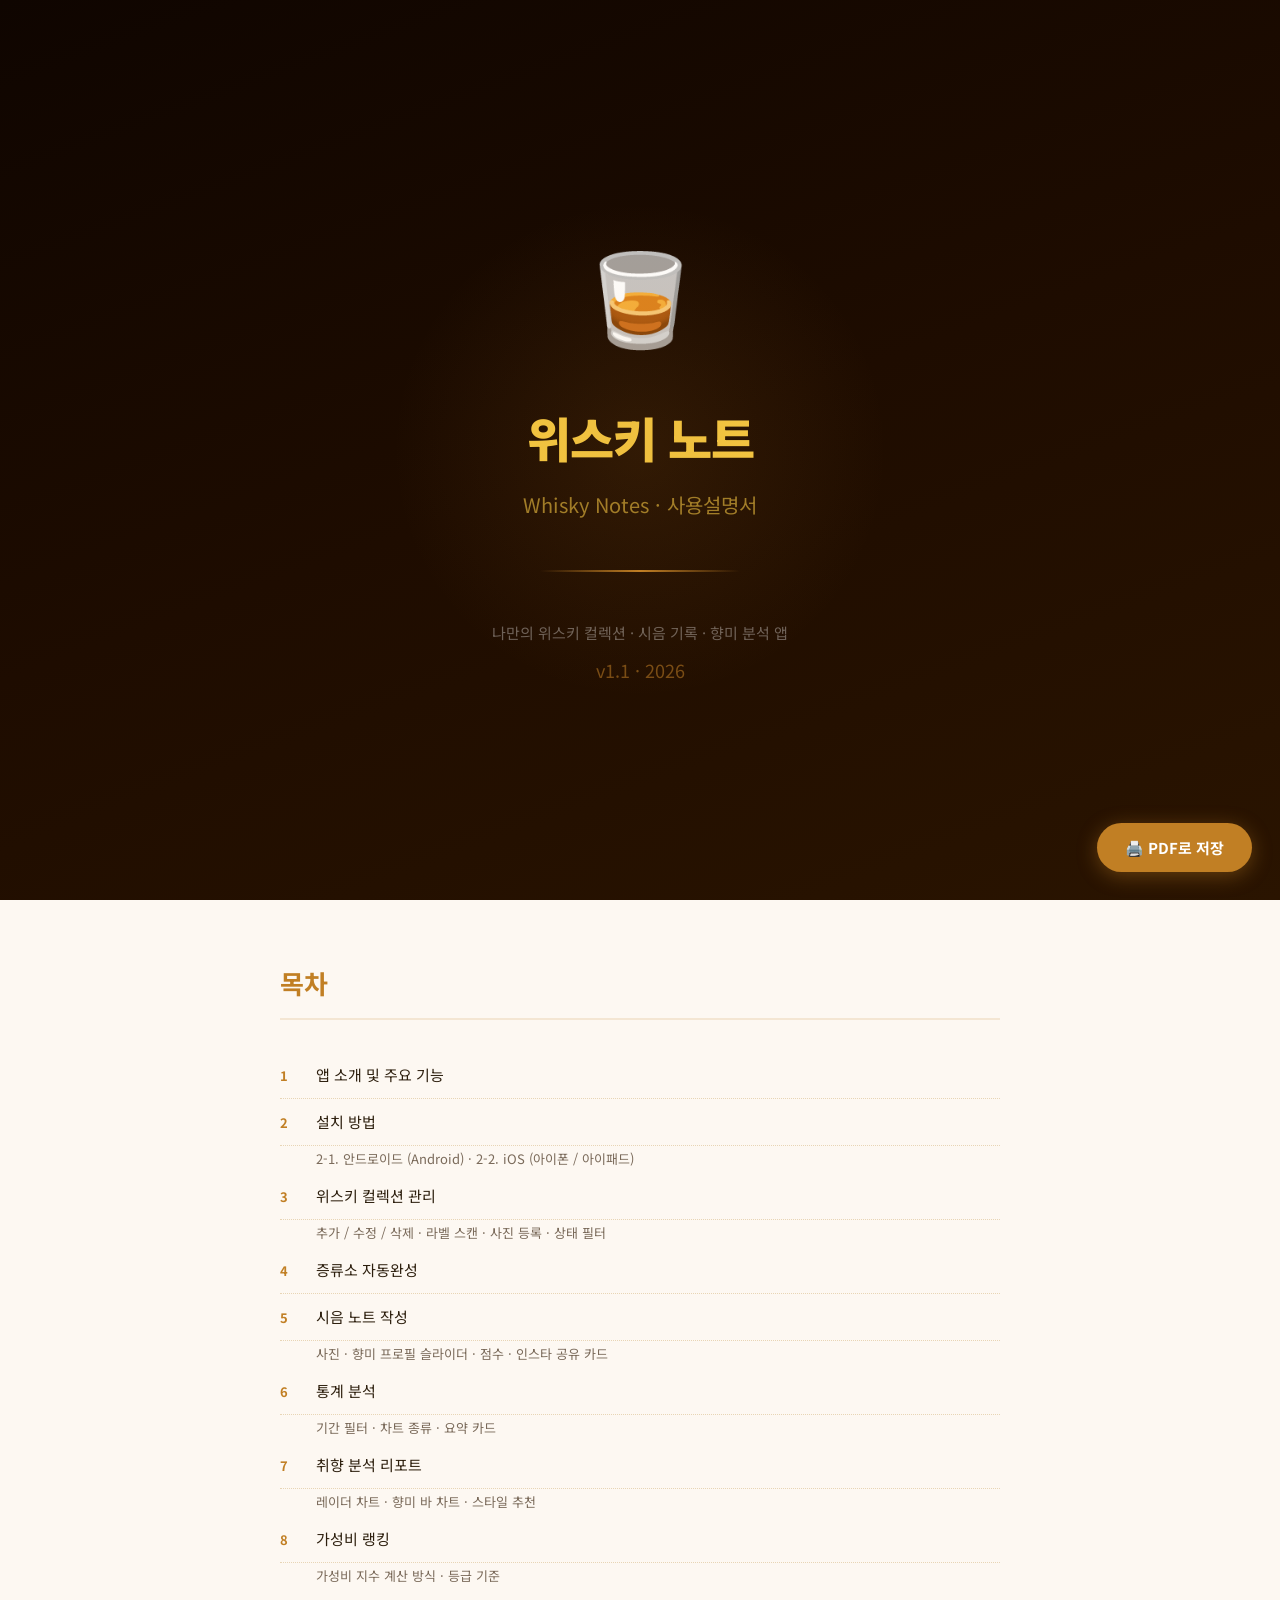
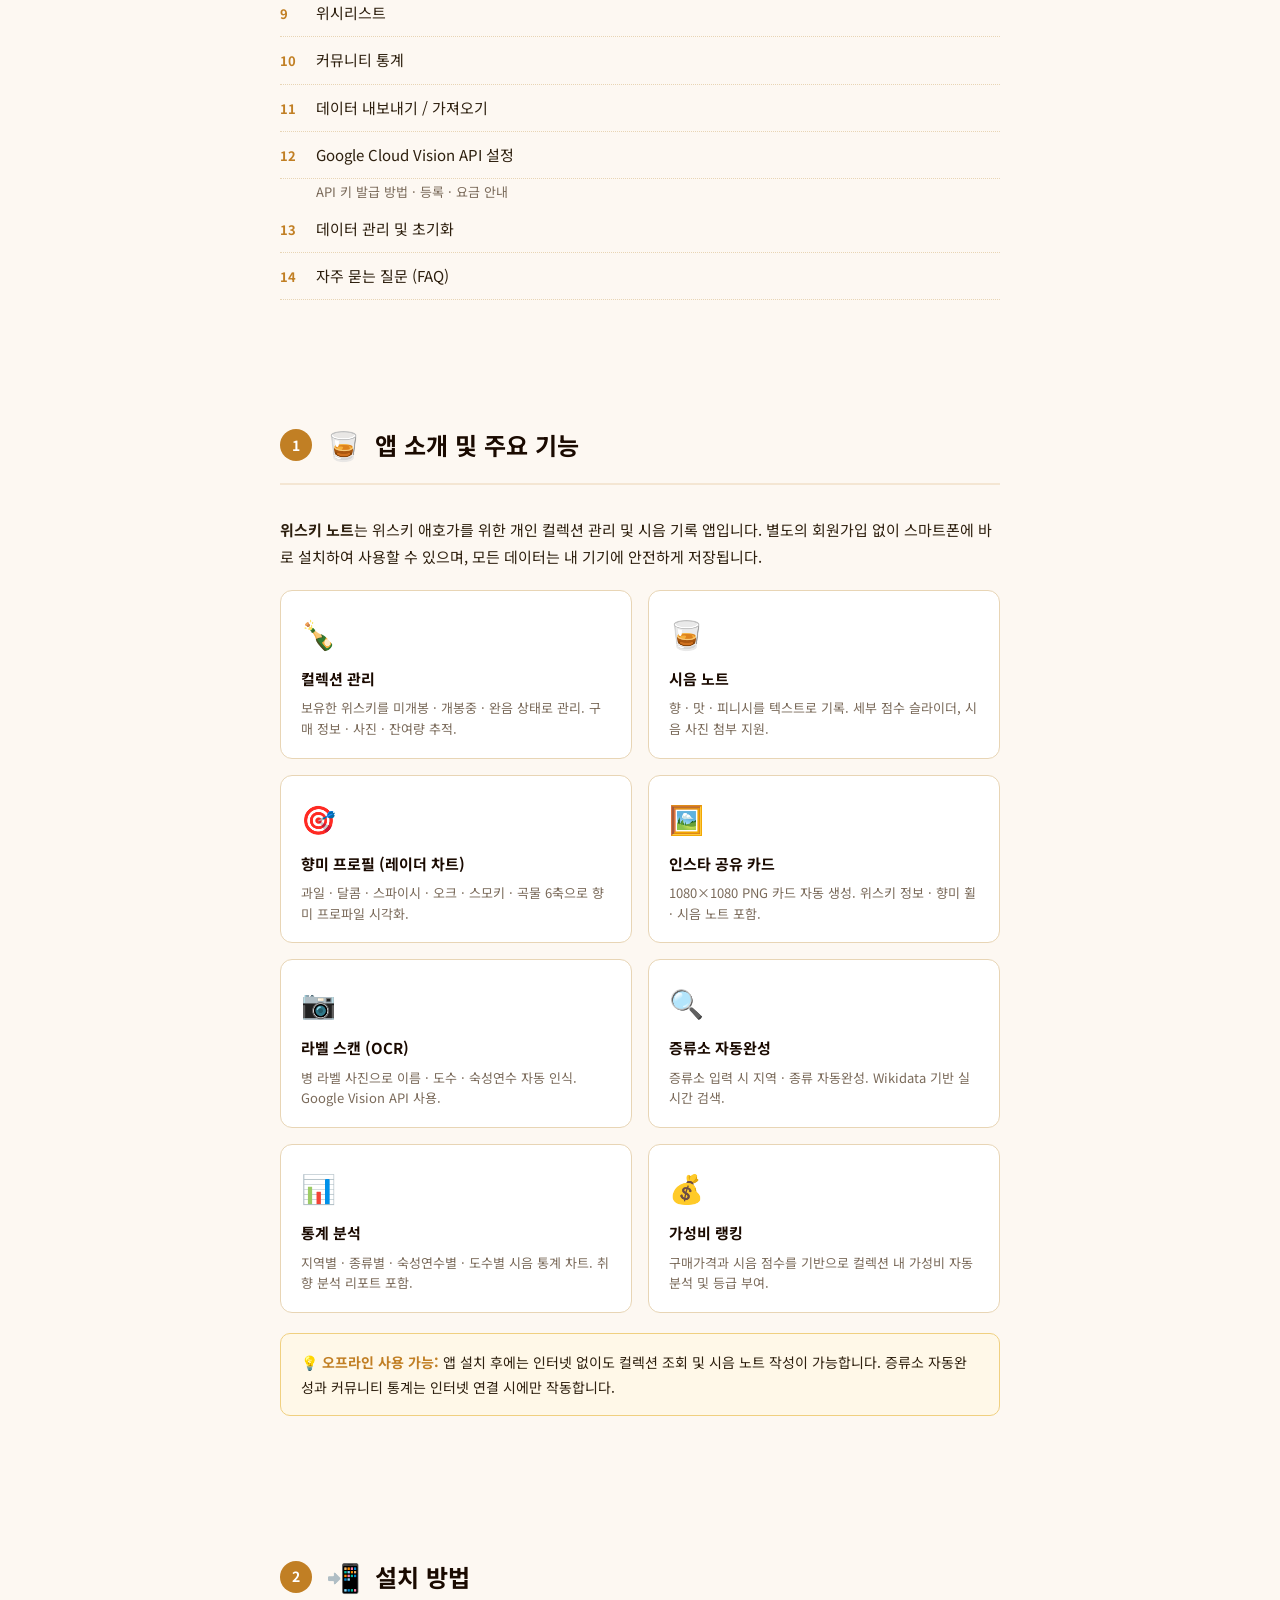
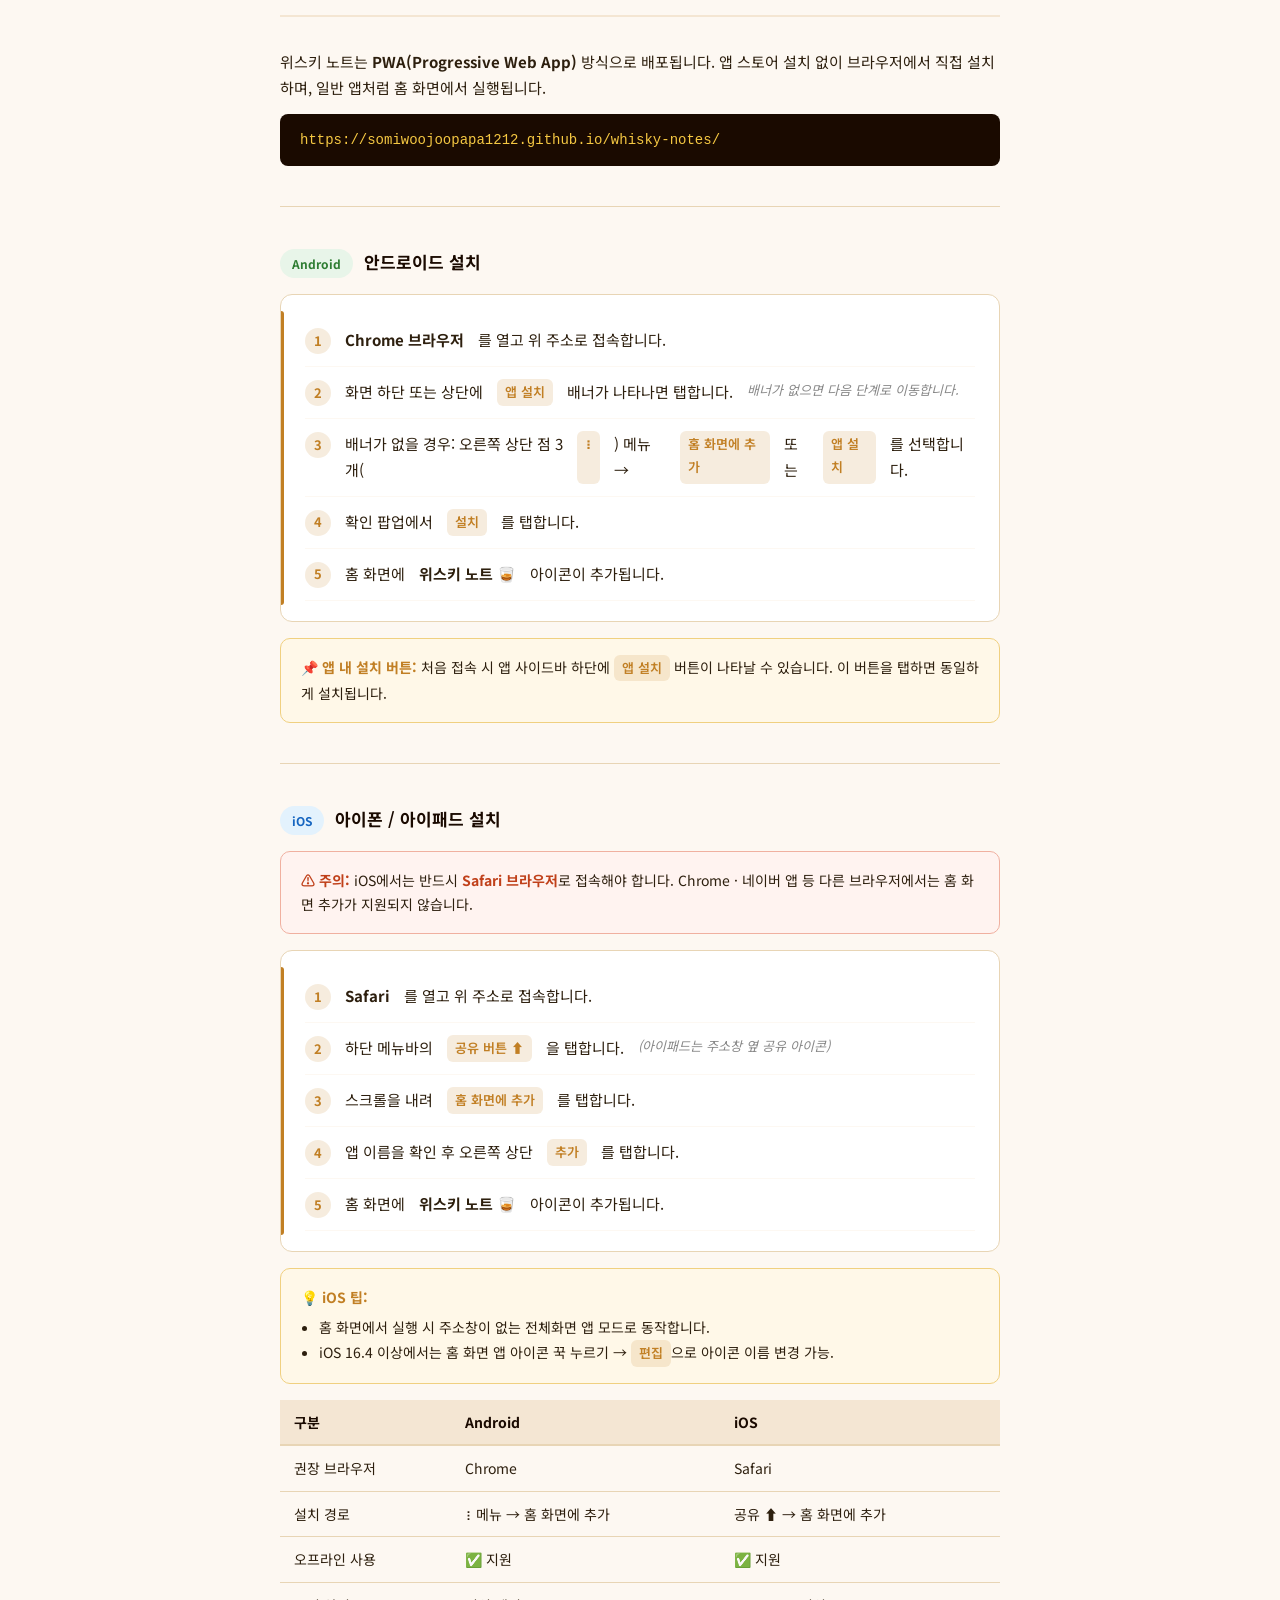
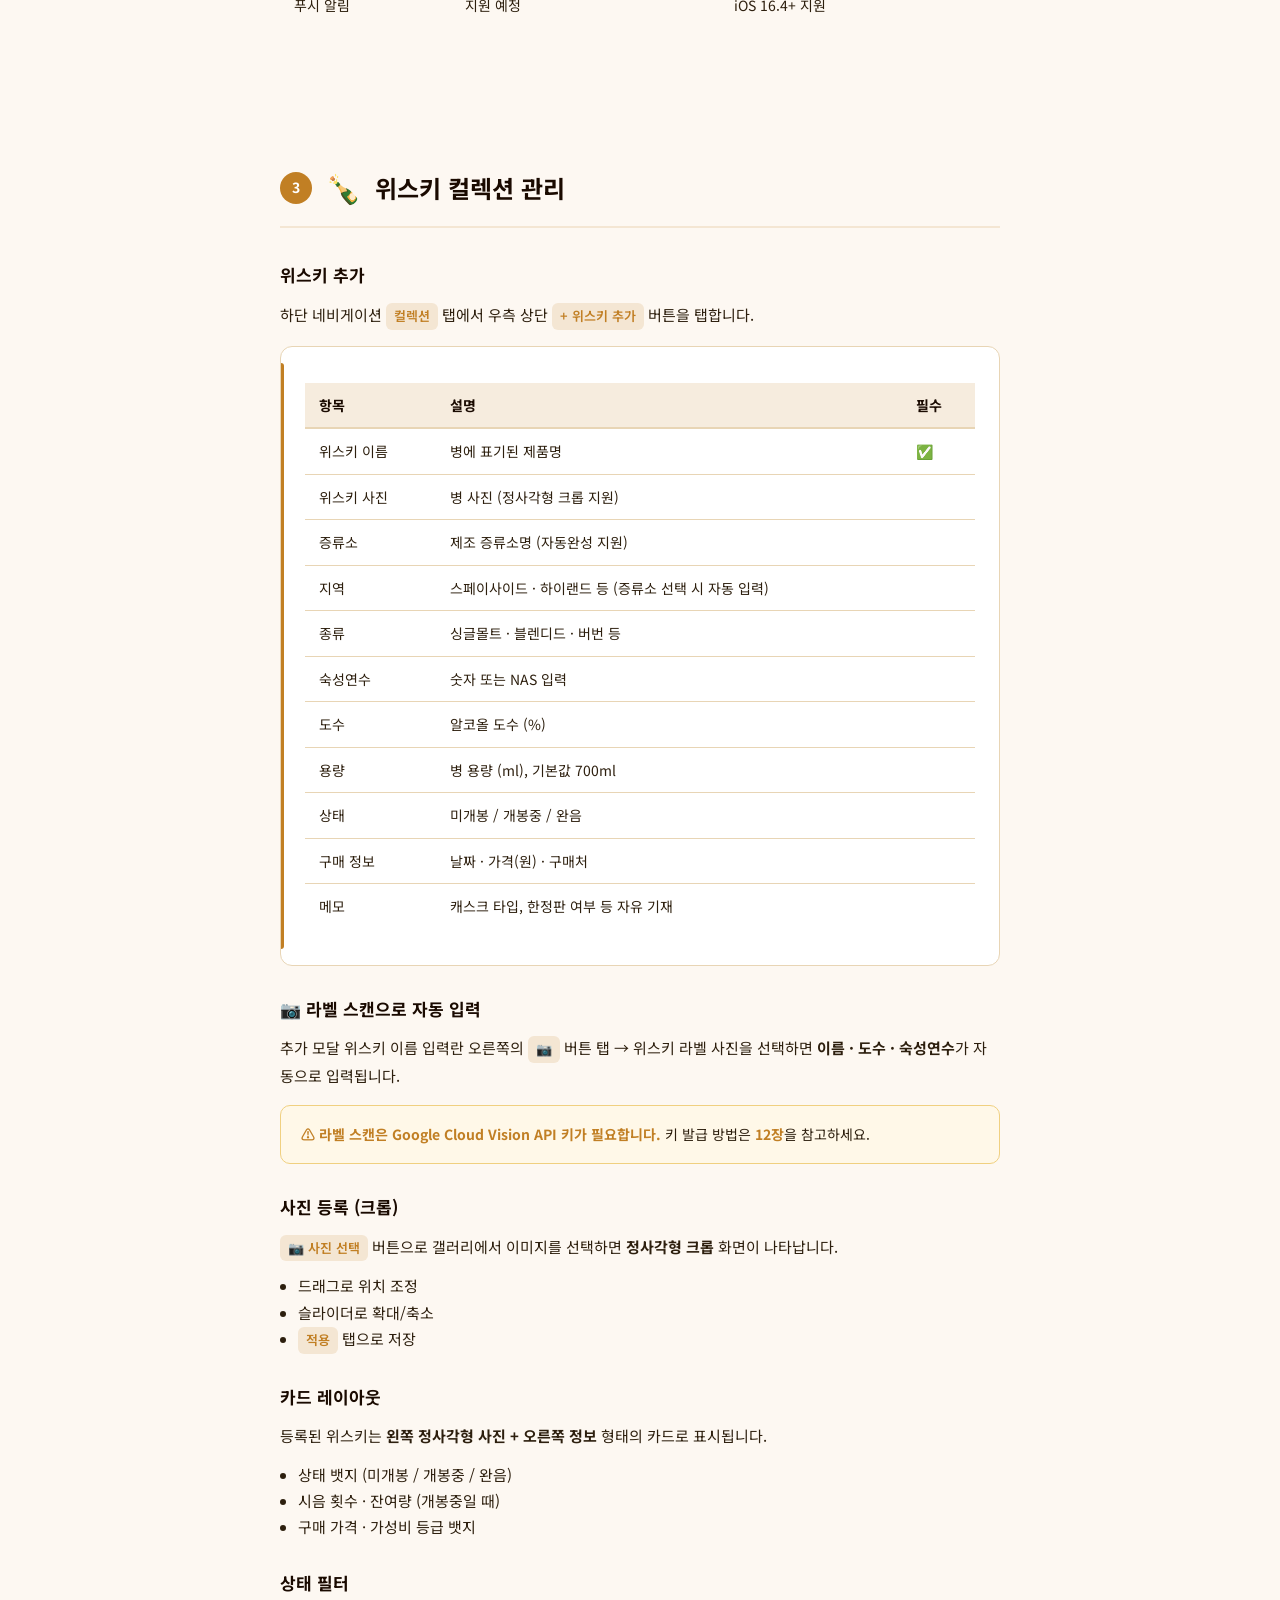
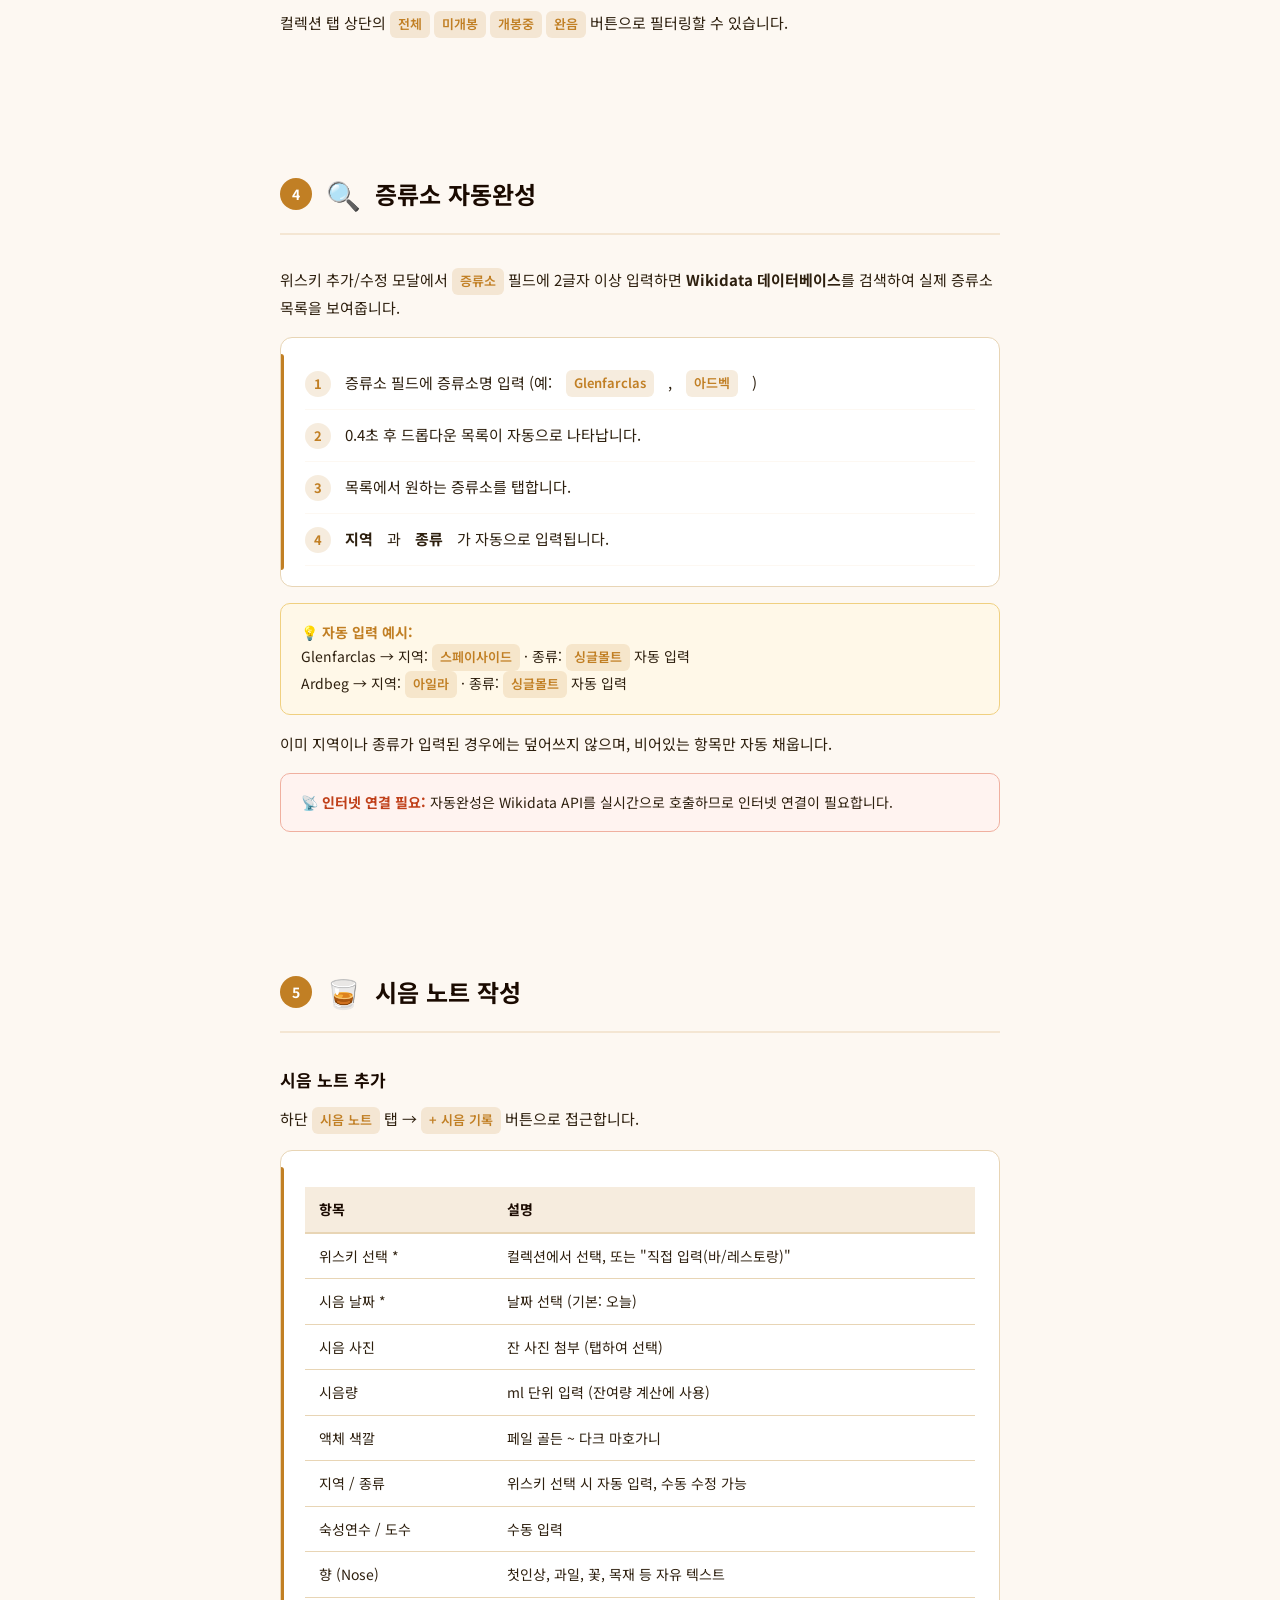
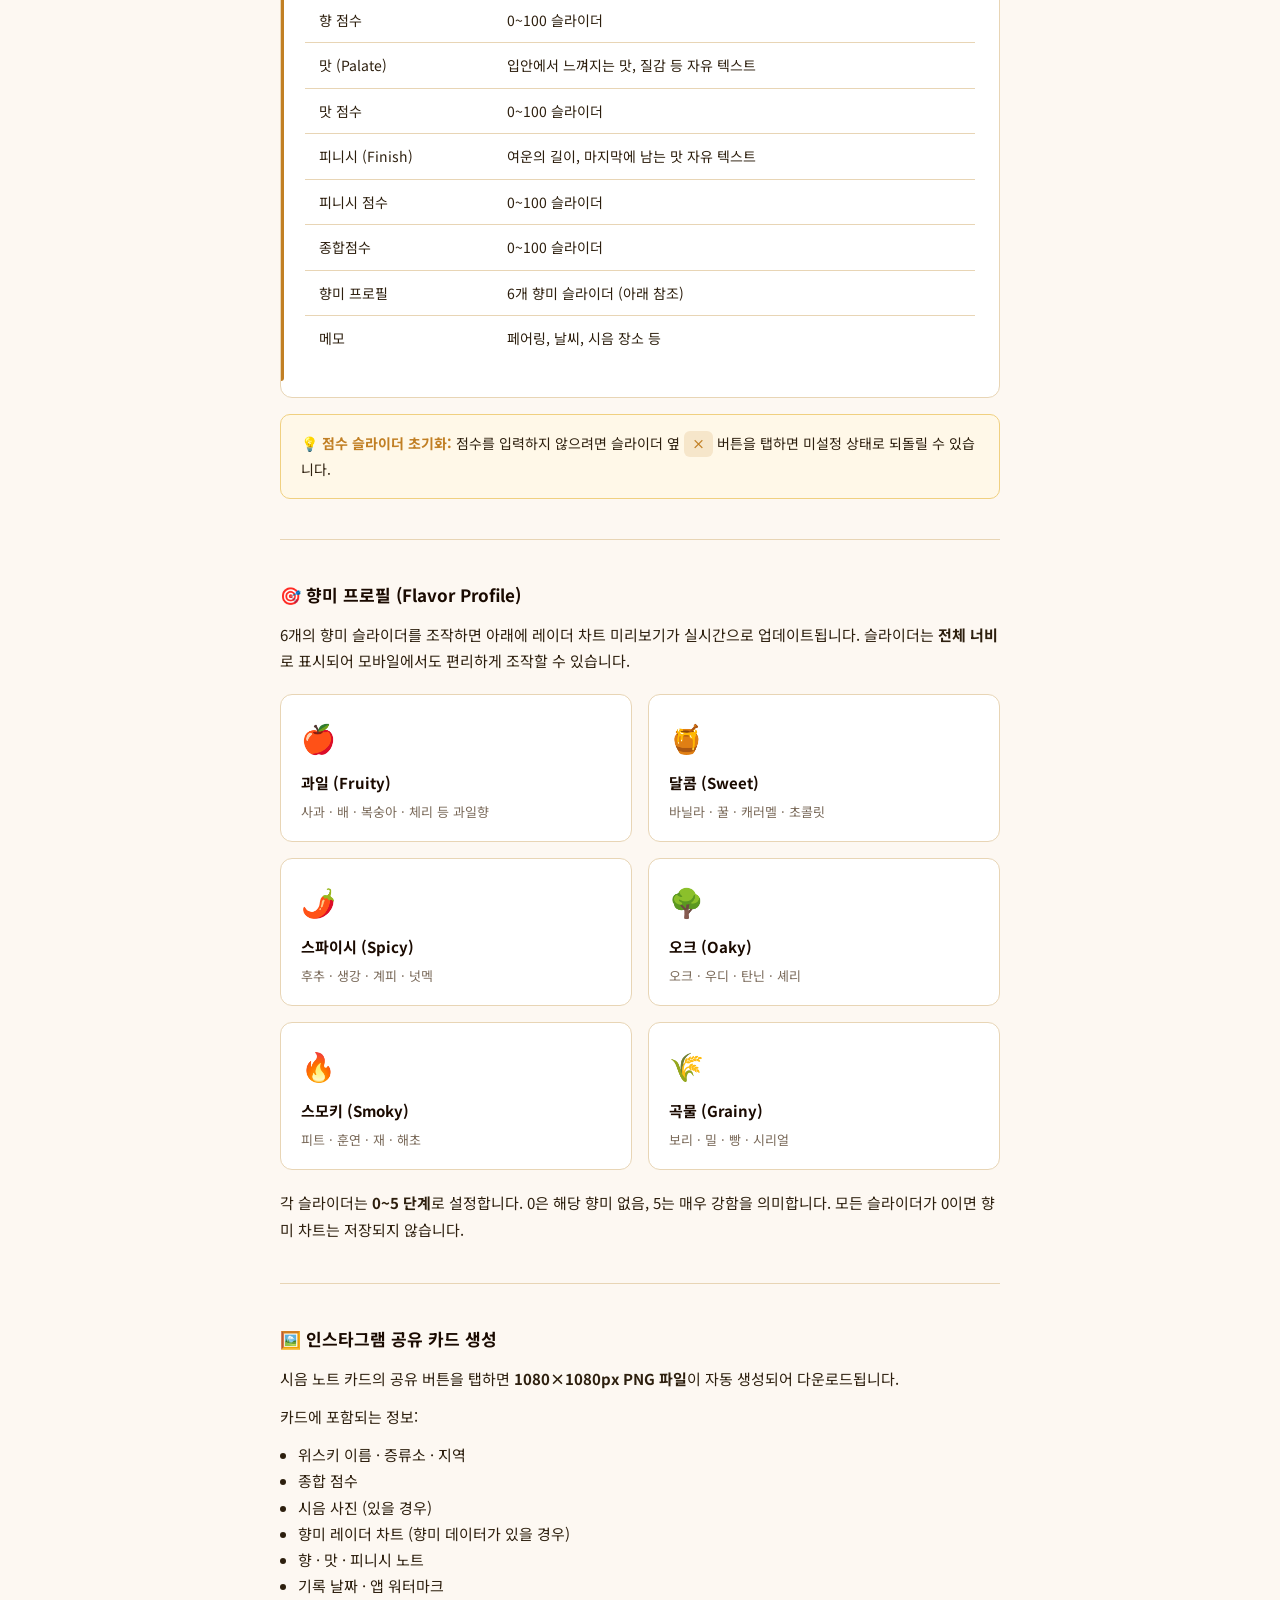
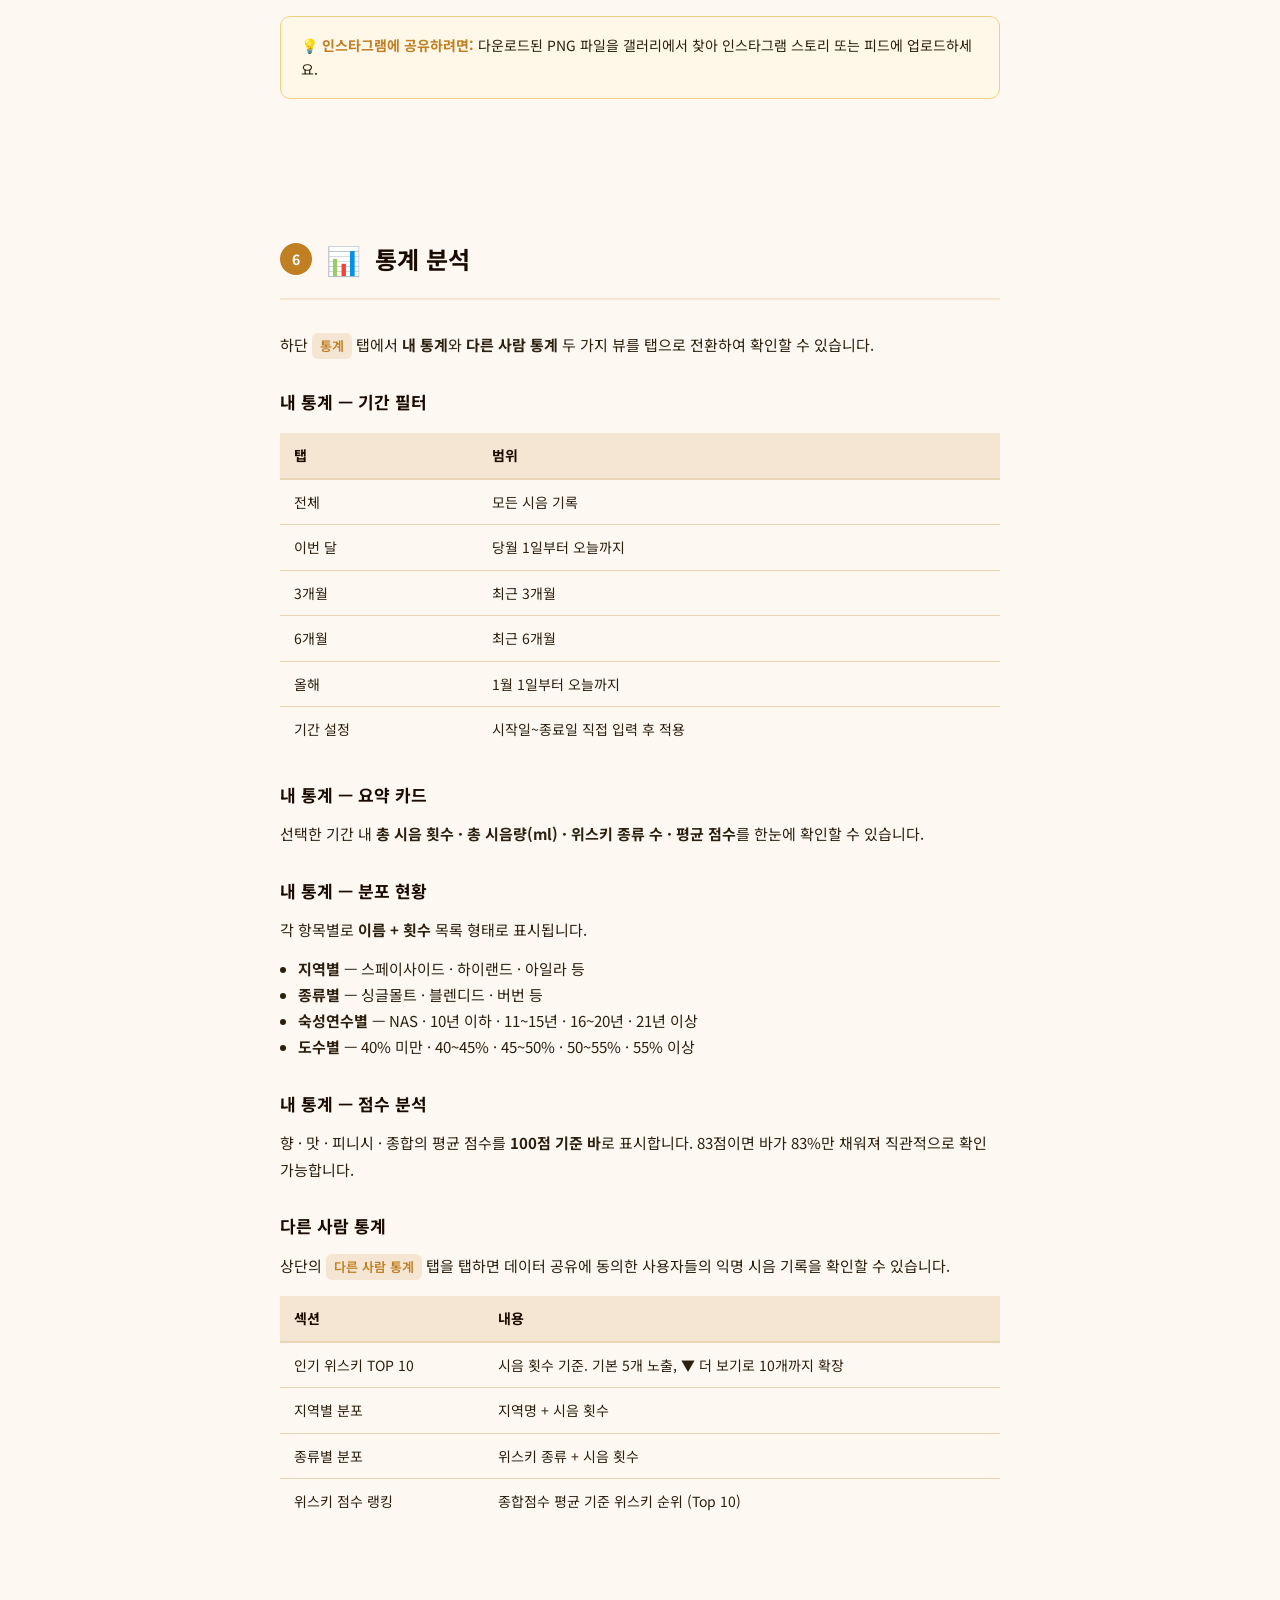
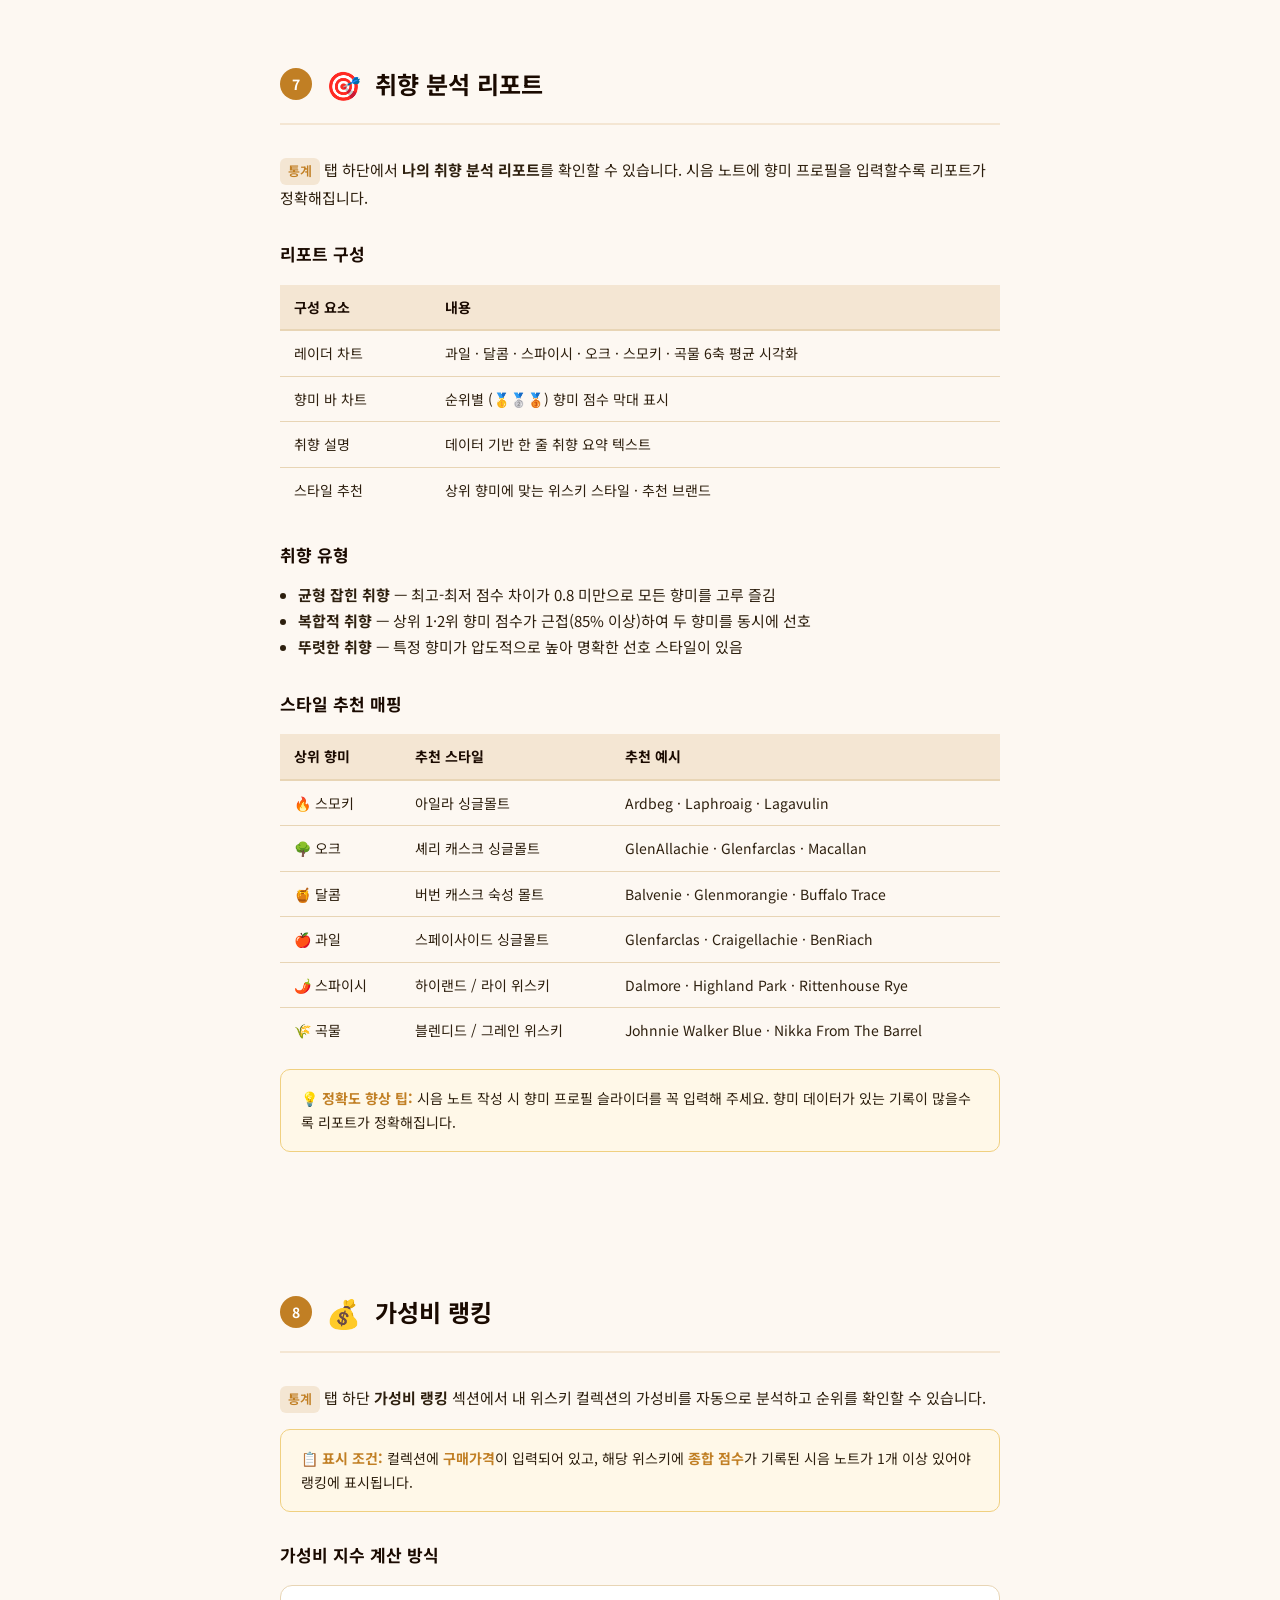
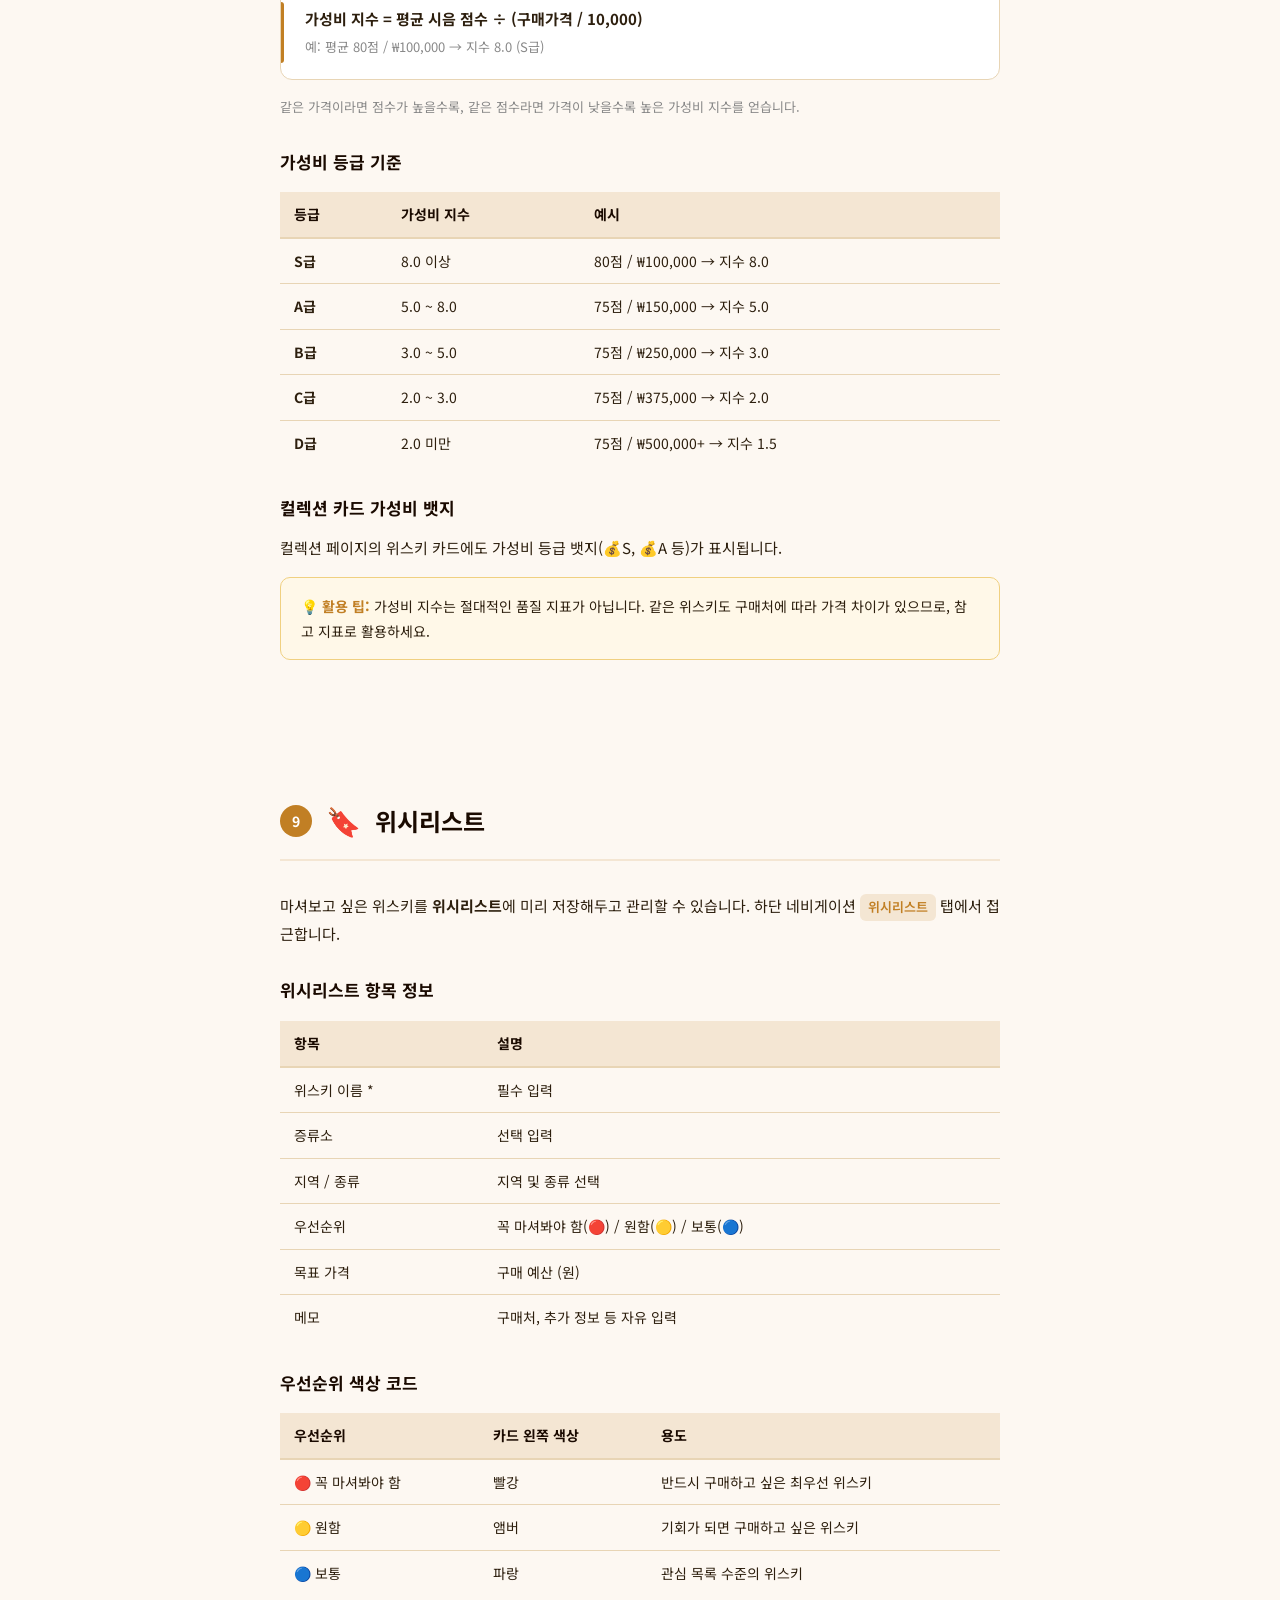
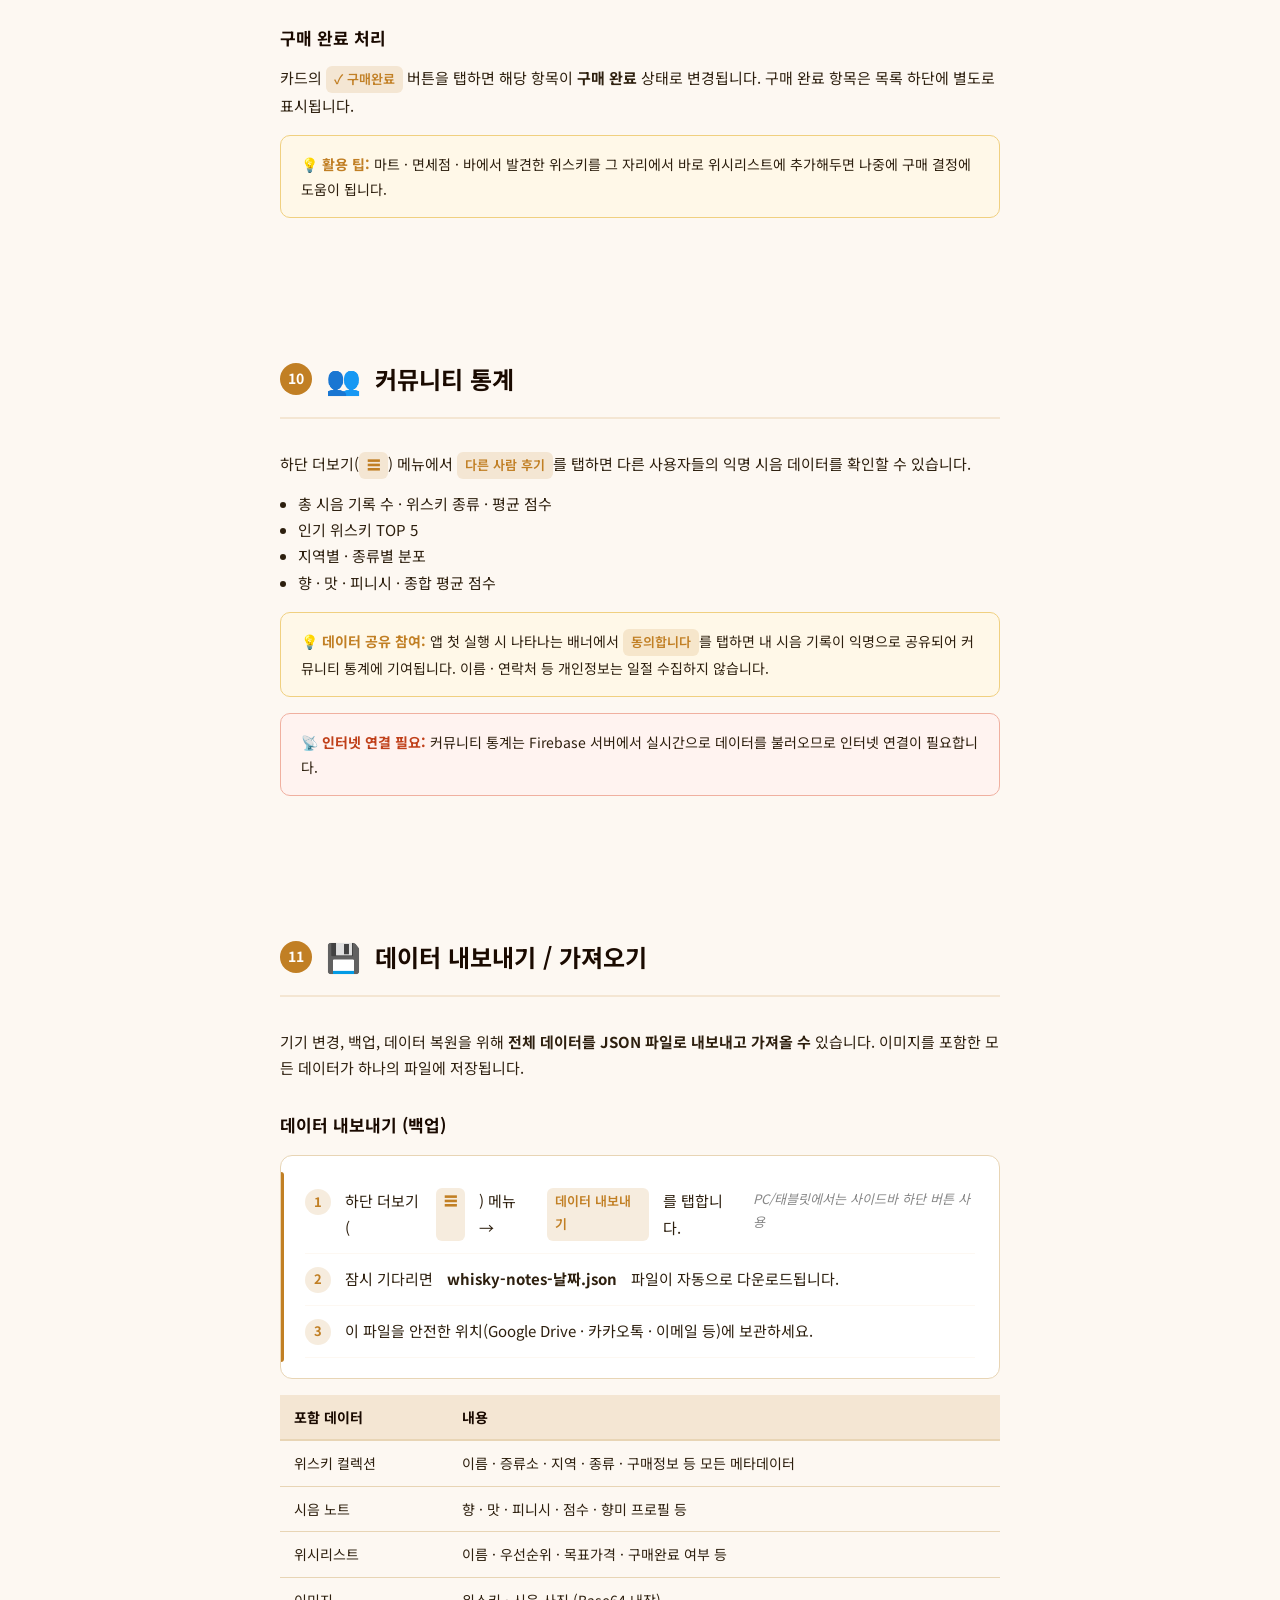
==== commit d2e3b39c: "docs: patchnotes v1.3 추가, manual 통계 섹션 업데이트 - patchnotes: v1.3 (내 통계 레이아웃·커뮤니티 점수 랭킹) 항목 추가, v1.2 LA" ====
--- a/manual.html
+++ b/manual.html
@@ -487,9 +487,9 @@
     <div class="section-title">통계 분석</div>
   </div>
 
-  <p>하단 <span class="pill">통계</span> 탭에서 내 시음 기록 데이터를 다양한 차트로 확인할 수 있습니다.</p>
-
-  <h3>기간 필터</h3>
+  <p>하단 <span class="pill">통계</span> 탭에서 <strong>내 통계</strong>와 <strong>다른 사람 통계</strong> 두 가지 뷰를 탭으로 전환하여 확인할 수 있습니다.</p>
+
+  <h3>내 통계 — 기간 필터</h3>
   <table>
     <thead><tr><th>탭</th><th>범위</th></tr></thead>
     <tbody>
@@ -502,17 +502,32 @@
     </tbody>
   </table>
 
-  <h3>요약 카드</h3>
+  <h3>내 통계 — 요약 카드</h3>
   <p>선택한 기간 내 <strong>총 시음 횟수 · 총 시음량(ml) · 위스키 종류 수 · 평균 점수</strong>를 한눈에 확인할 수 있습니다.</p>
 
-  <h3>제공 차트</h3>
+  <h3>내 통계 — 분포 현황</h3>
+  <p>각 항목별로 <strong>이름 + 횟수</strong> 목록 형태로 표시됩니다.</p>
   <ul style="padding-left:18px;margin-bottom:12px;">
-    <li><strong>지역별 분포</strong> — 스페이사이드 · 하이랜드 · 아일라 등</li>
-    <li><strong>종류별 분포</strong> — 싱글몰트 · 블렌디드 · 버번 등</li>
+    <li><strong>지역별</strong> — 스페이사이드 · 하이랜드 · 아일라 등</li>
+    <li><strong>종류별</strong> — 싱글몰트 · 블렌디드 · 버번 등</li>
     <li><strong>숙성연수별</strong> — NAS · 10년 이하 · 11~15년 · 16~20년 · 21년 이상</li>
     <li><strong>도수별</strong> — 40% 미만 · 40~45% · 45~50% · 50~55% · 55% 이상</li>
-    <li><strong>점수 분석</strong> — 향 · 맛 · 피니시 · 종합 카테고리별 평균 점수 비교</li>
   </ul>
+
+  <h3>내 통계 — 점수 분석</h3>
+  <p>향 · 맛 · 피니시 · 종합의 평균 점수를 <strong>100점 기준 바</strong>로 표시합니다. 83점이면 바가 83%만 채워져 직관적으로 확인 가능합니다.</p>
+
+  <h3>다른 사람 통계</h3>
+  <p>상단의 <span class="pill">다른 사람 통계</span> 탭을 탭하면 데이터 공유에 동의한 사용자들의 익명 시음 기록을 확인할 수 있습니다.</p>
+  <table>
+    <thead><tr><th>섹션</th><th>내용</th></tr></thead>
+    <tbody>
+      <tr><td>인기 위스키 TOP 10</td><td>시음 횟수 기준. 기본 5개 노출, ▼ 더 보기로 10개까지 확장</td></tr>
+      <tr><td>지역별 분포</td><td>지역명 + 시음 횟수</td></tr>
+      <tr><td>종류별 분포</td><td>위스키 종류 + 시음 횟수</td></tr>
+      <tr><td>위스키 점수 랭킹</td><td>종합점수 평균 기준 위스키 순위 (Top 10)</td></tr>
+    </tbody>
+  </table>
 </div>
 
 <!-- 7. 취향 분석 리포트 -->
